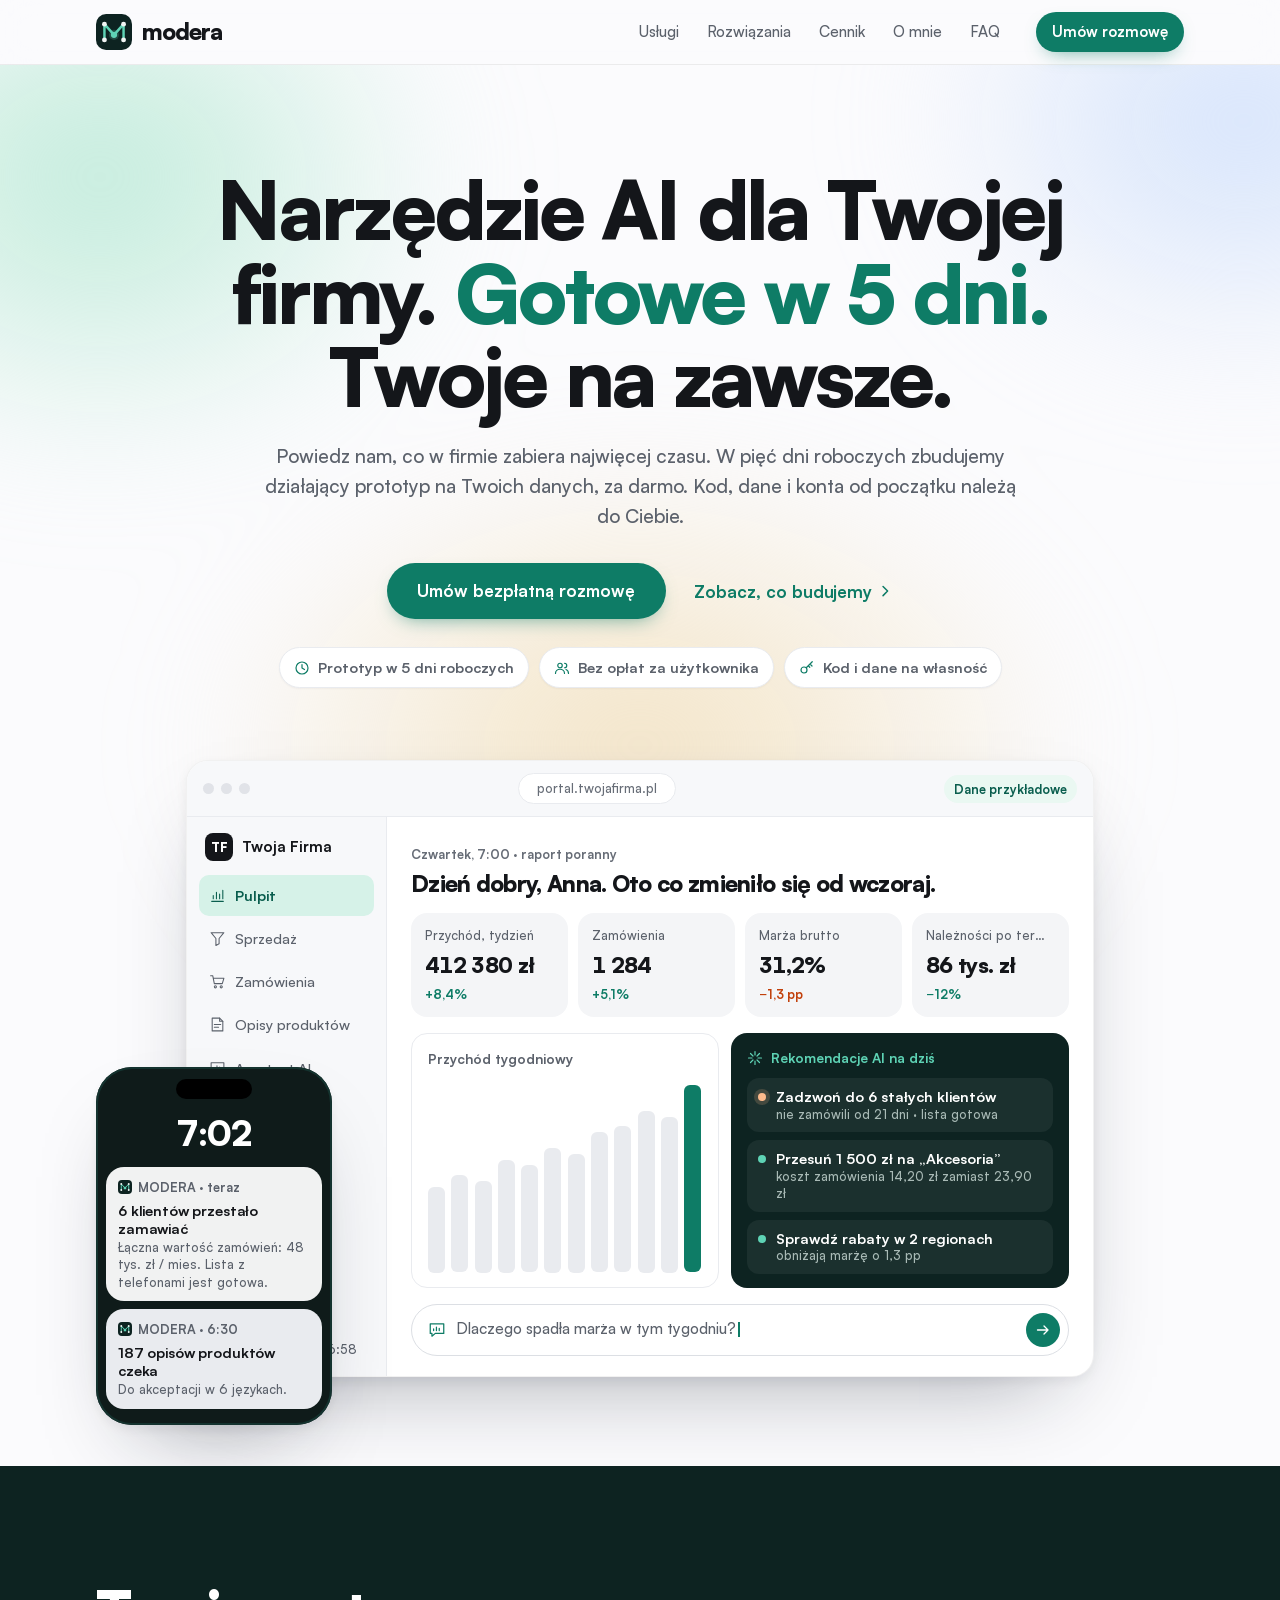
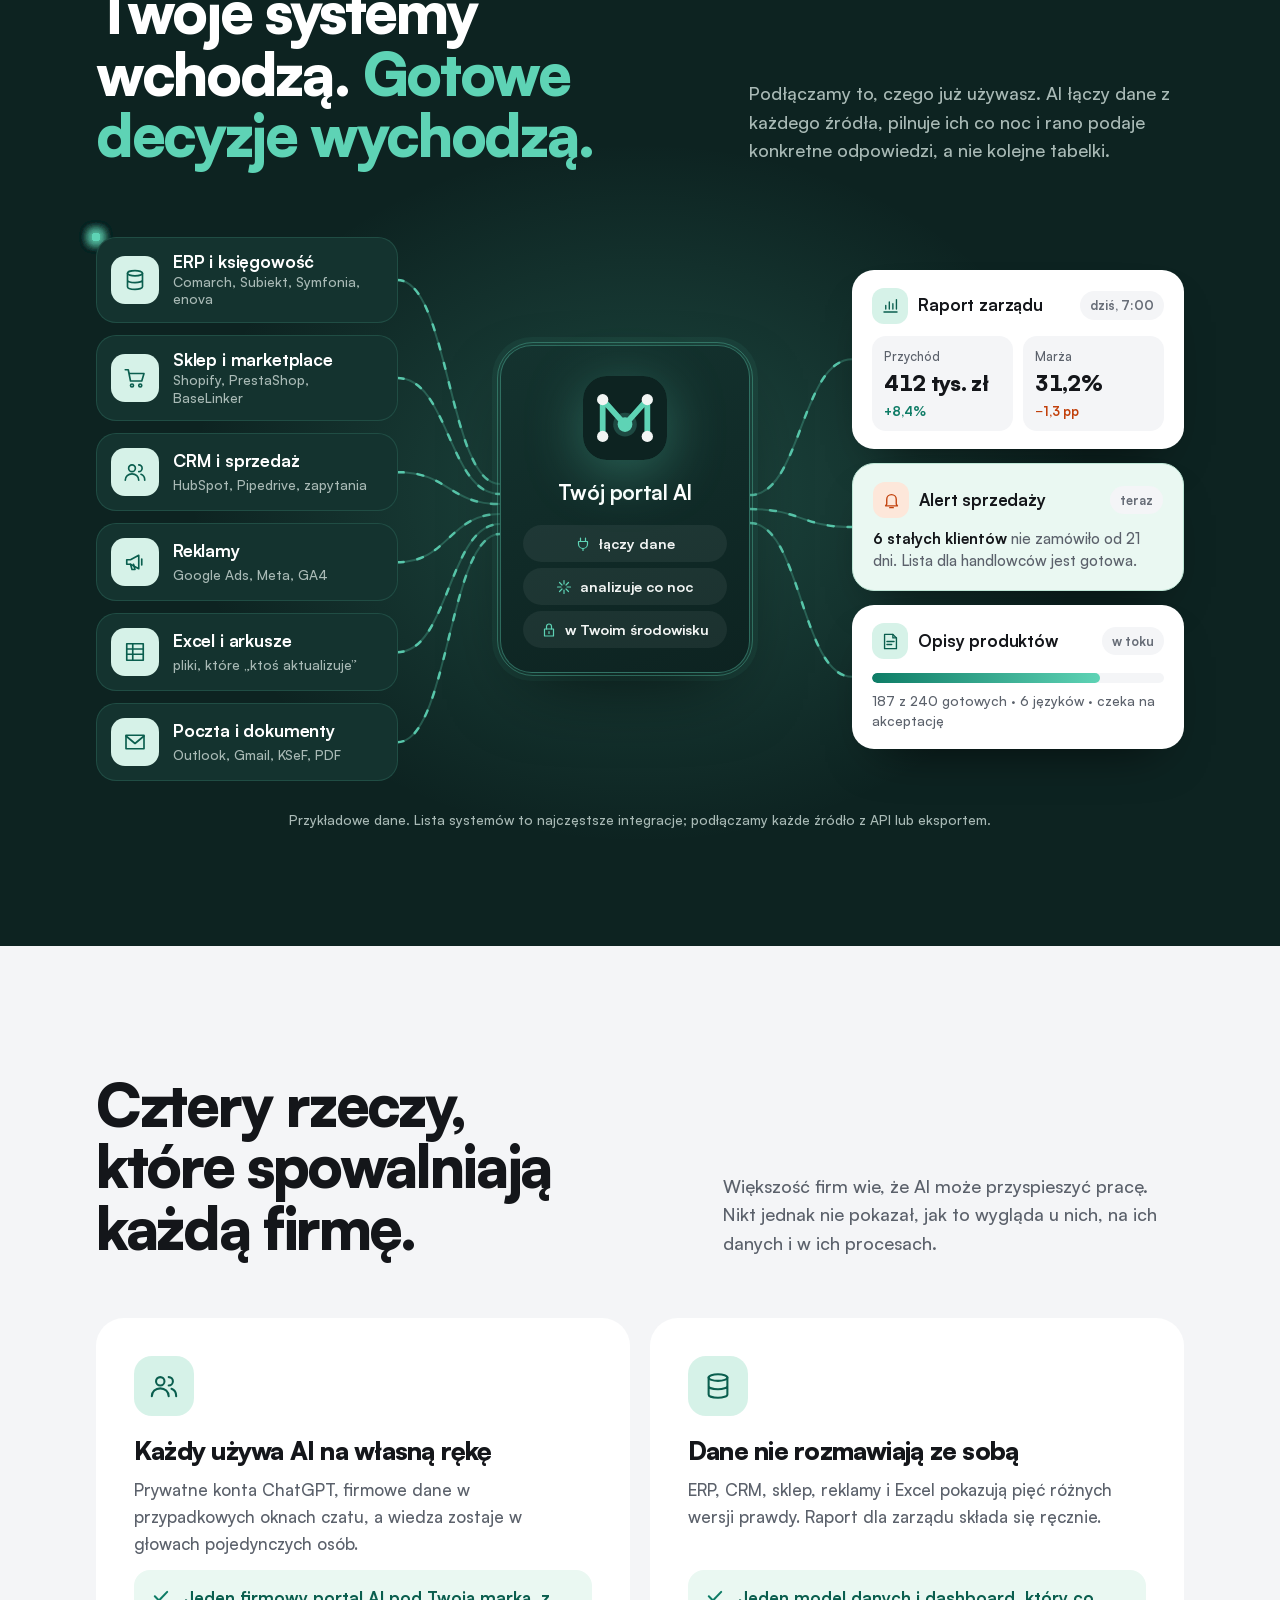
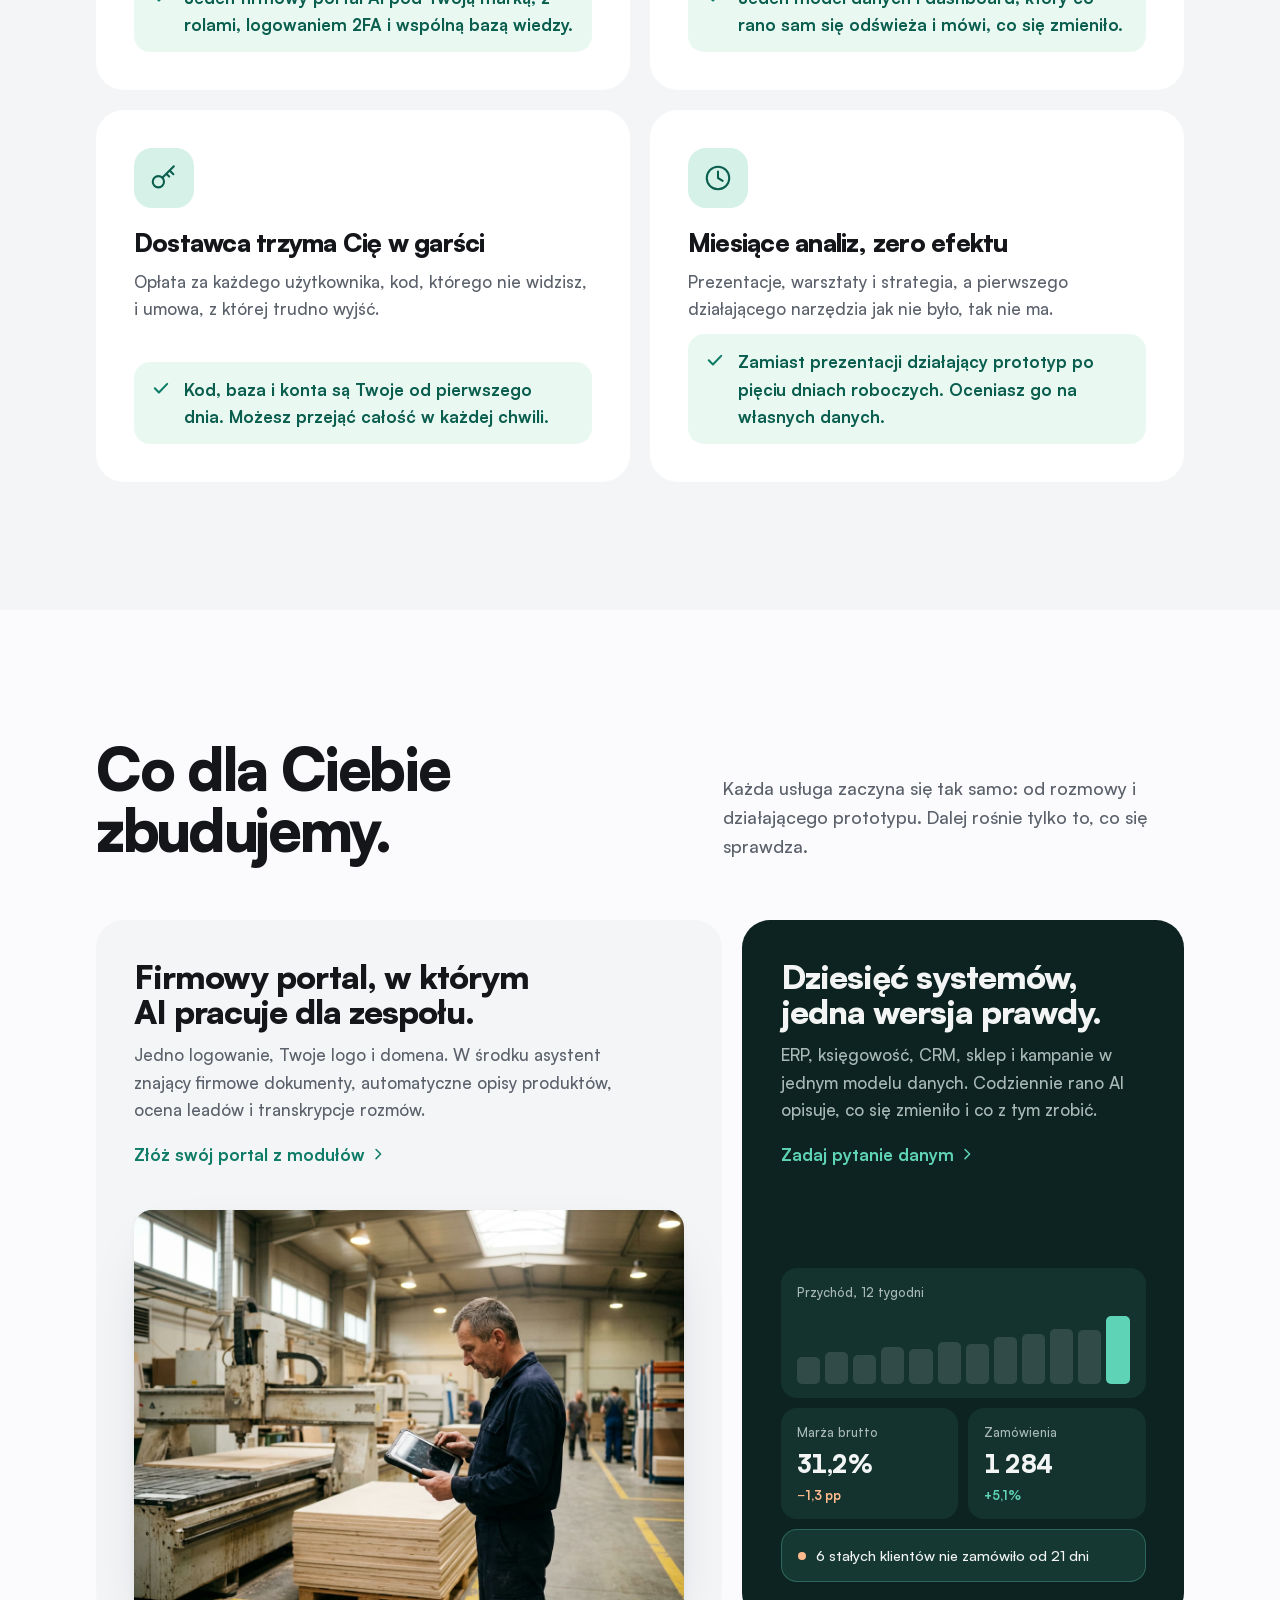
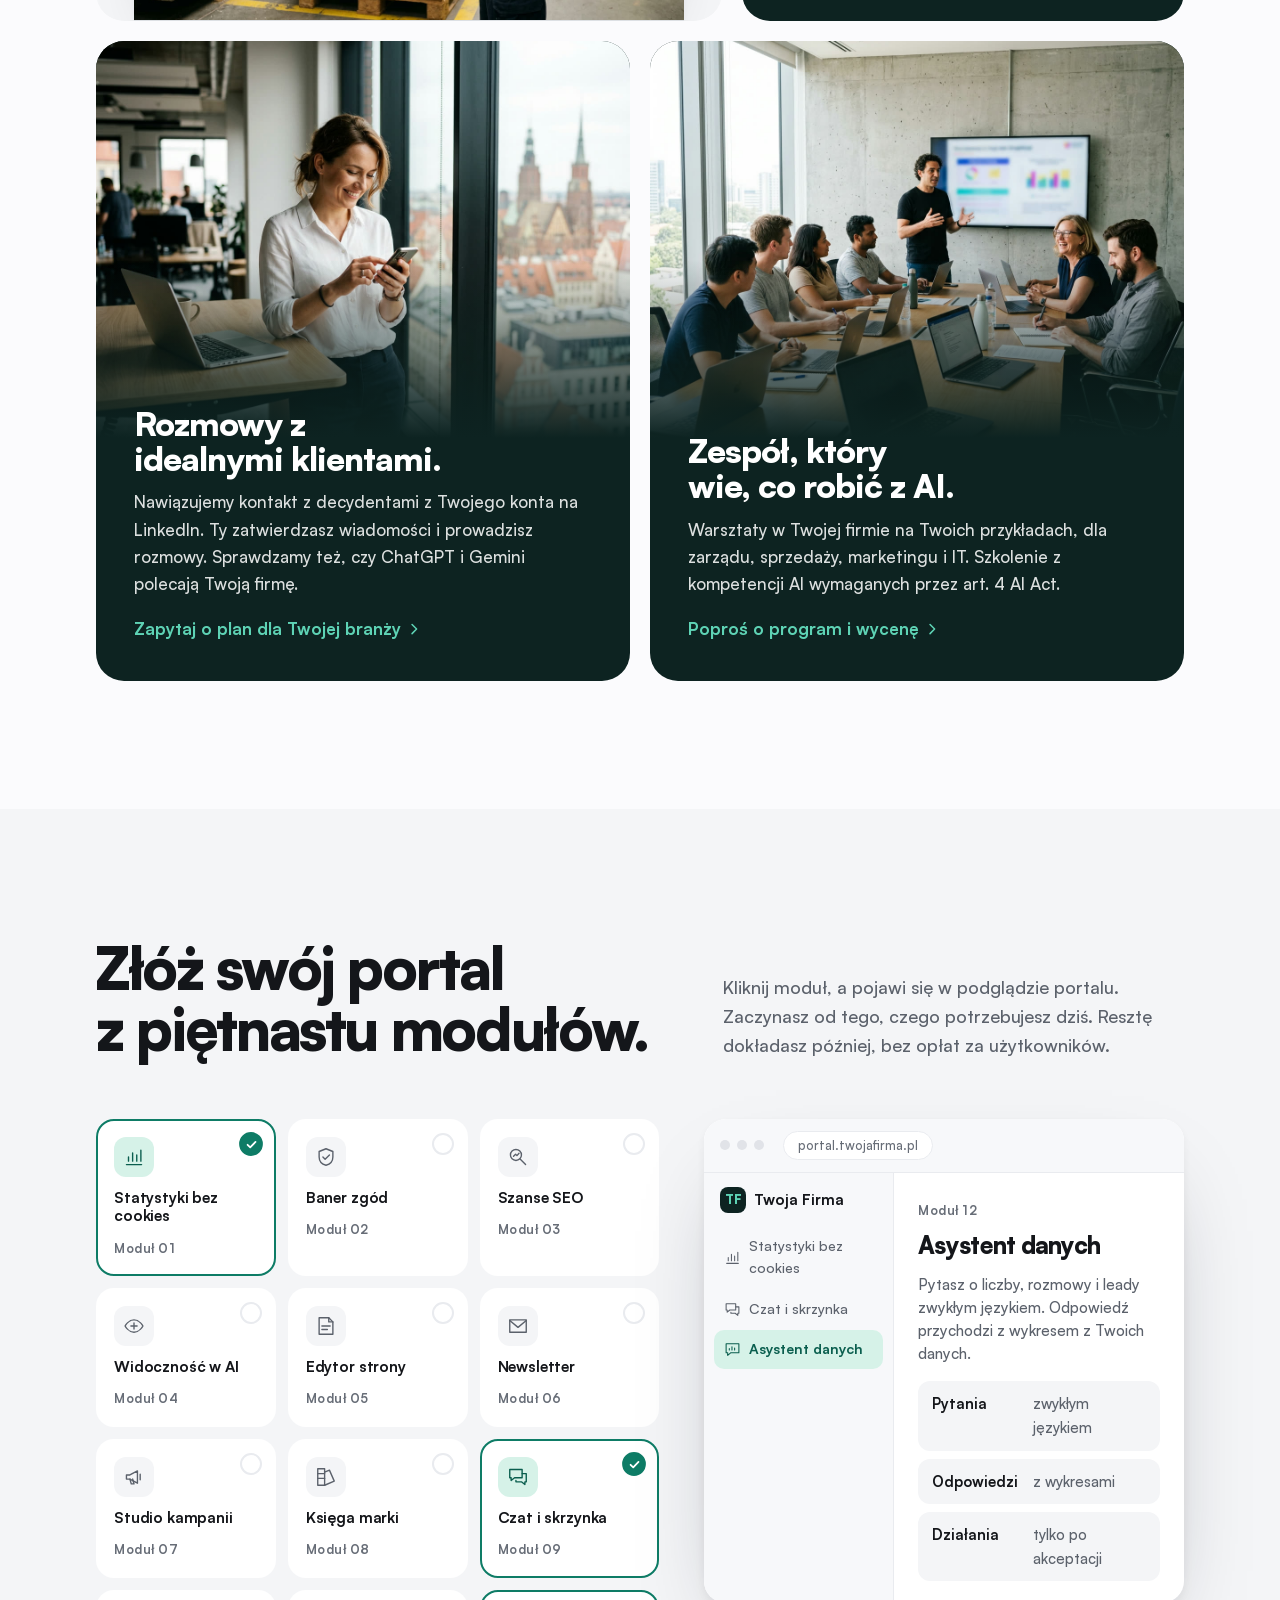
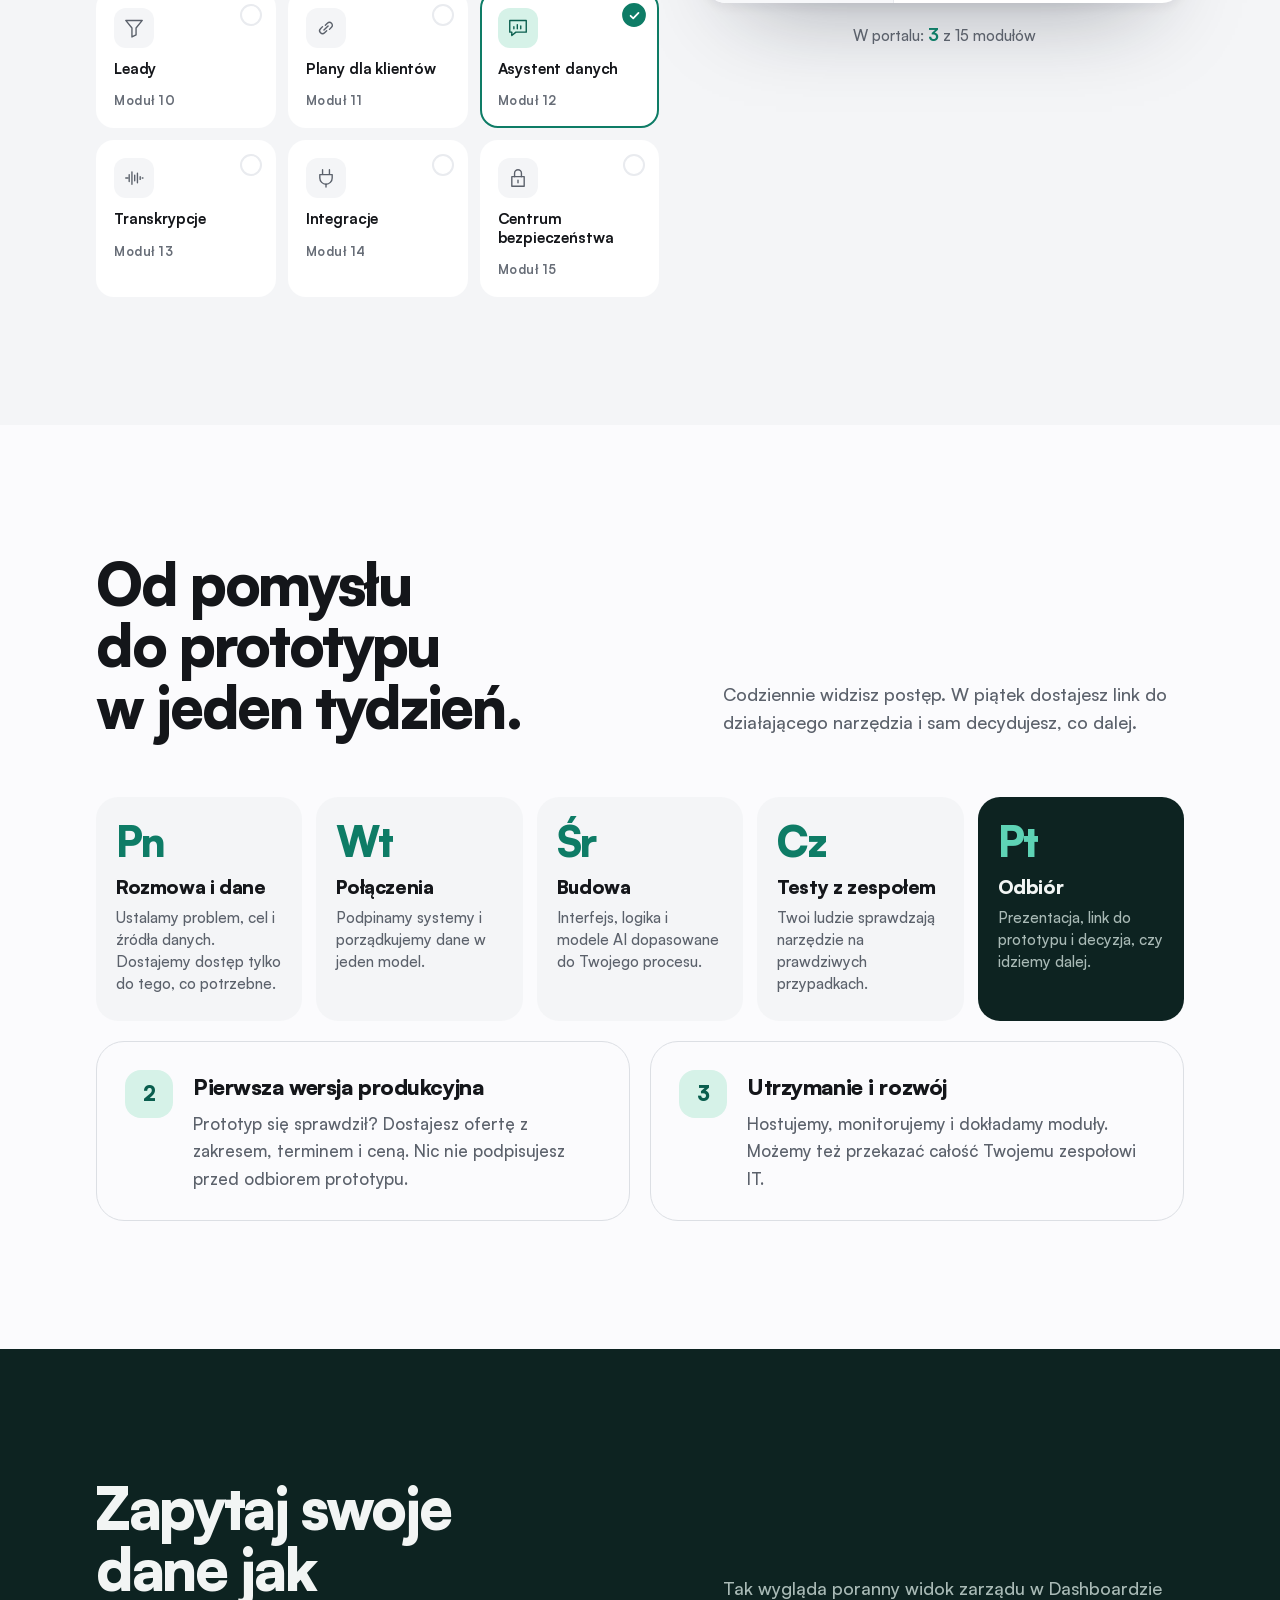
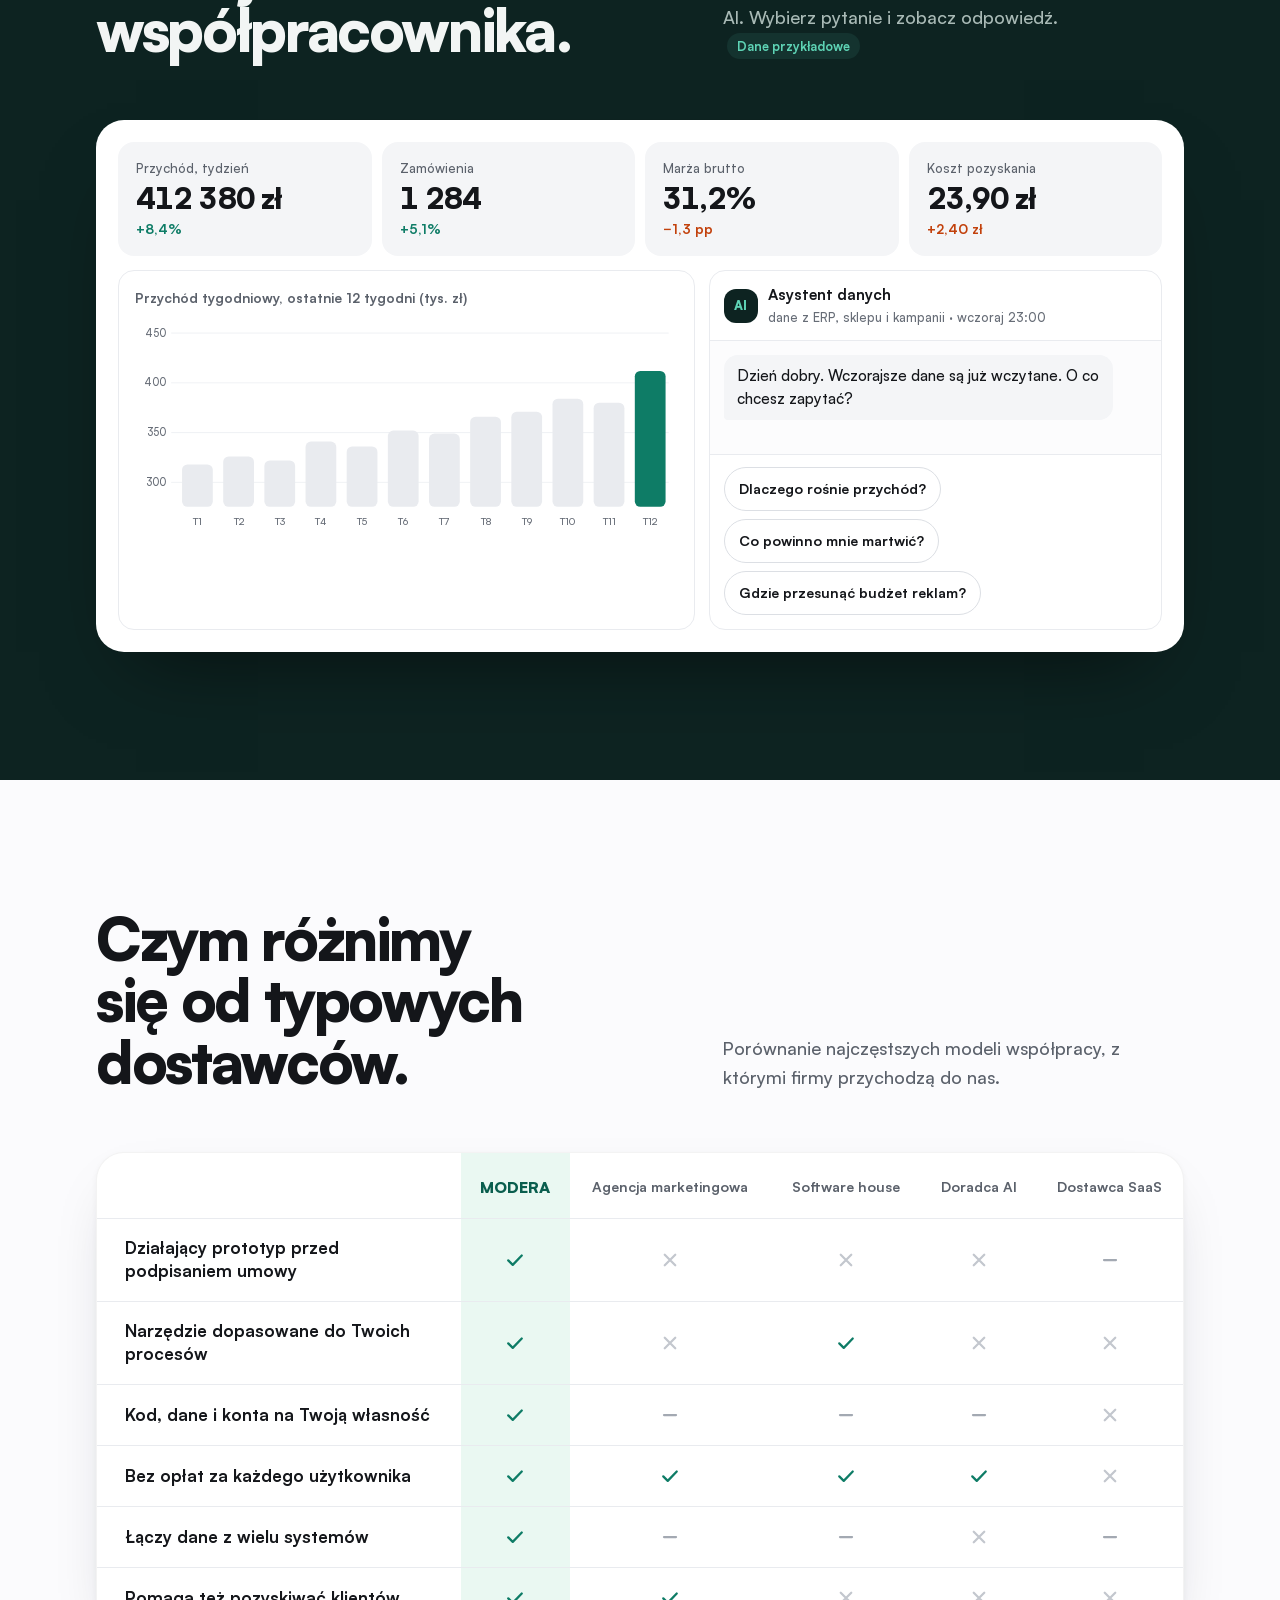
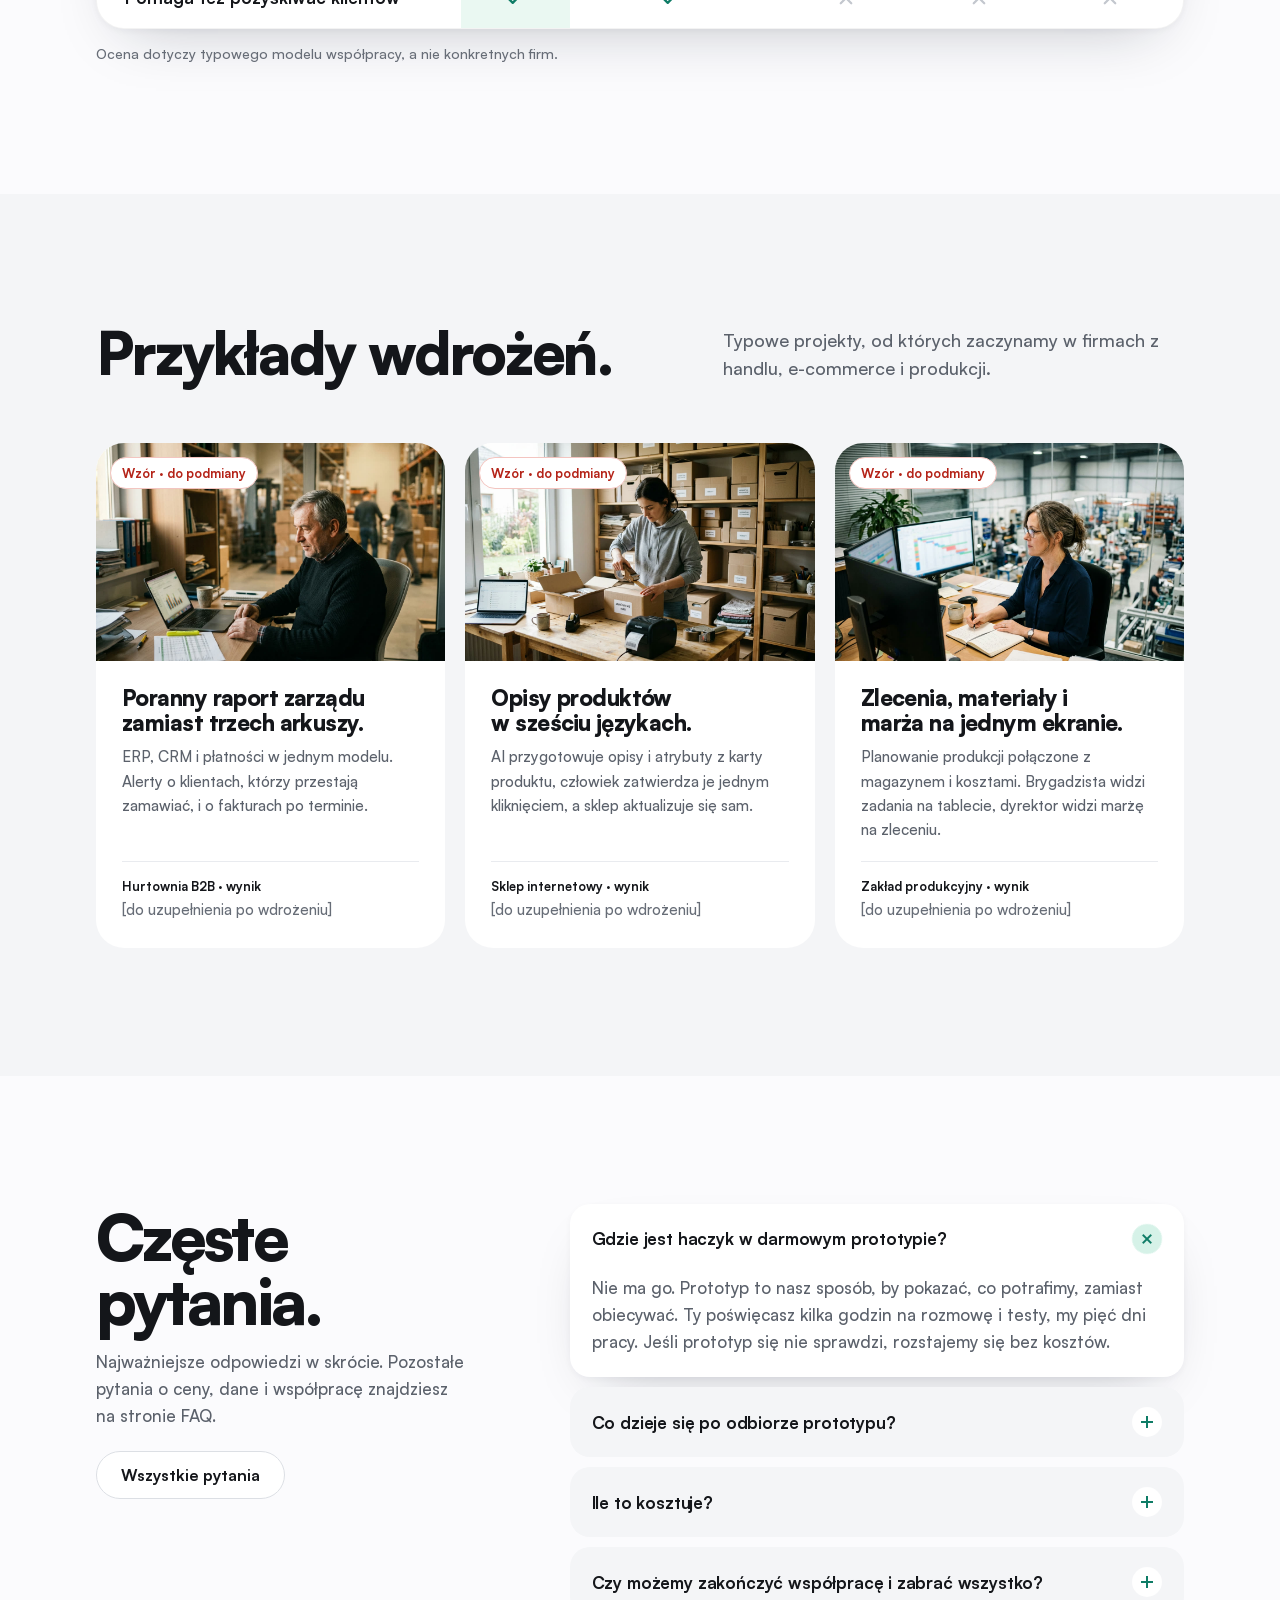
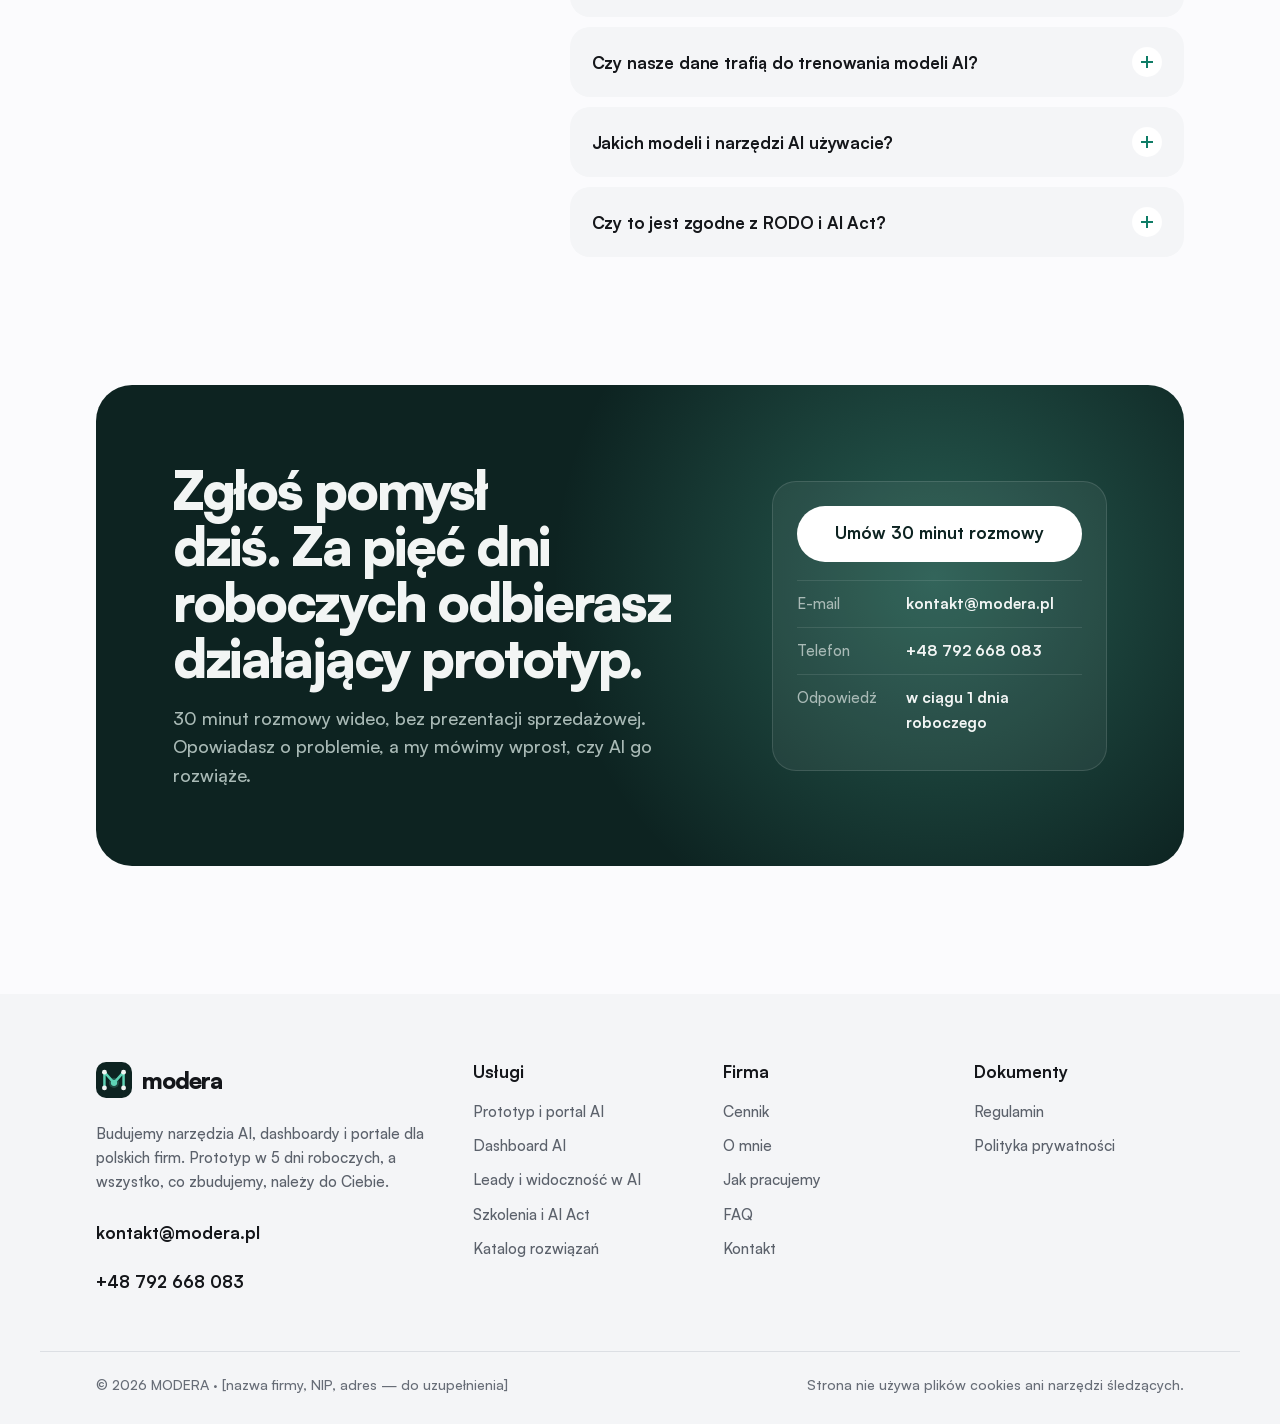
==== index.html @ 885220ca "Nowe logo (węzły M) i hero z interfejsem portalu" ====
<!DOCTYPE html>
<html lang="pl">
<head>
<meta charset="utf-8">
<meta name="viewport" content="width=device-width, initial-scale=1">
<title>MODERA — narzędzia AI dla firm. Prototyp w 5 dni roboczych</title>
<meta name="description" content="Budujemy narzędzia AI, dashboardy i firmowe portale. Działający prototyp w 5 dni roboczych za 0 zł. Kod, dane i konta należą do Ciebie.">
<link rel="canonical" href="https://borkowskiprzemo098.github.io/modera/">
<meta name="theme-color" content="#FBFBFD">
<meta property="og:type" content="website">
<meta property="og:locale" content="pl_PL">
<meta property="og:title" content="MODERA — narzędzia AI dla firm. Prototyp w 5 dni roboczych">
<meta property="og:description" content="Budujemy narzędzia AI, dashboardy i firmowe portale. Działający prototyp w 5 dni roboczych za 0 zł. Kod, dane i konta należą do Ciebie.">
<meta property="og:image" content="https://borkowskiprzemo098.github.io/modera/assets/og.jpg">
<link rel="icon" href="assets/favicon.svg" type="image/svg+xml">
<link rel="preload" href="assets/fonts/satoshi-900.woff2" as="font" type="font/woff2" crossorigin>
<link rel="preload" href="assets/fonts/satoshi-500.woff2" as="font" type="font/woff2" crossorigin>
<link rel="stylesheet" href="styles.css">
</head>
<body class="page-home">
<svg width="0" height="0" class="sprite" aria-hidden="true">
  <defs>
    <symbol id="i-stats" viewBox="0 0 32 32"><path d="M5 27h22M8 22v-6M14 22V10M20 22v-9M26 22V6"/></symbol>
    <symbol id="i-consent" viewBox="0 0 32 32"><path d="M16 4 6 8v8c0 6 4.3 10.5 10 12 5.7-1.5 10-6 10-12V8L16 4Z"/><path d="m11.5 16 3.2 3.2L21 13"/></symbol>
    <symbol id="i-seo" viewBox="0 0 32 32"><circle cx="13" cy="13" r="8"/><path d="m19 19 8 8M9.5 15l3-3 2 2 3-3.5"/></symbol>
    <symbol id="i-aivis" viewBox="0 0 32 32"><path d="M3 16s5-9 13-9 13 9 13 9-5 9-13 9S3 16 3 16Z"/><path d="M16 11.5v9M11.5 16h9"/></symbol>
    <symbol id="i-cms" viewBox="0 0 32 32"><path d="M6 4h14l6 6v18H6V4Z"/><path d="M20 4v6h6M10 16h12M10 21h8"/></symbol>
    <symbol id="i-mail" viewBox="0 0 32 32"><path d="M4 7h24v18H4V7Z"/><path d="m4 8 12 10L28 8"/></symbol>
    <symbol id="i-campaign" viewBox="0 0 32 32"><path d="M5 13v6h5l11 6V7L10 13H5Z"/><path d="M10 19l2 7h4l-2-7M25 12v8"/></symbol>
    <symbol id="i-style" viewBox="0 0 32 32"><path d="M4 4h10v24H4V4Z"/><path d="M14 9l7-3 7 16-14 6"/><path d="M4 11h10M4 18h10"/></symbol>
    <symbol id="i-chat" viewBox="0 0 32 32"><path d="M4 5h18v12H11l-5 4v-4H4V5Z"/><path d="M22 11h6v12h-2v4l-5-4h-8v-2"/></symbol>
    <symbol id="i-funnel" viewBox="0 0 32 32"><path d="M4 5h24l-9 11v10l-6 3V16L4 5Z"/></symbol>
    <symbol id="i-share" viewBox="0 0 32 32"><path d="M13 19l6-6"/><path d="M11 14 8 17a4.2 4.2 0 0 0 6 6l3-3M21 18l3-3a4.2 4.2 0 0 0-6-6l-3 3"/></symbol>
    <symbol id="i-ask" viewBox="0 0 32 32"><path d="M4 5h24v17H13l-6 5v-5H4V5Z"/><path d="M10 17v-3M15 17v-6M20 17v-4"/></symbol>
    <symbol id="i-wave" viewBox="0 0 32 32"><path d="M4 16h3M9 11v10M13 7v18M17 12v8M21 9v14M25 14v4M28 16h1"/></symbol>
    <symbol id="i-plug" viewBox="0 0 32 32"><path d="M11 4v7M21 4v7M7 11h18v5a9 9 0 0 1-18 0v-5Z"/><path d="M16 25v4"/></symbol>
    <symbol id="i-lock" viewBox="0 0 32 32"><path d="M7 14h18v14H7V14Z"/><path d="M11 14V9a5 5 0 0 1 10 0v5M16 19v4"/></symbol>
    <symbol id="i-build" viewBox="0 0 32 32"><path d="M4 28h24M7 28V14l9-8 9 8v14"/><path d="M13 28v-8h6v8"/></symbol>
    <symbol id="i-data" viewBox="0 0 32 32"><ellipse cx="16" cy="7" rx="10" ry="3.5"/><path d="M6 7v18c0 2 4.5 3.5 10 3.5S26 27 26 25V7M6 16c0 2 4.5 3.5 10 3.5S26 18 26 16"/></symbol>
    <symbol id="i-people" viewBox="0 0 32 32"><circle cx="11" cy="10" r="4"/><path d="M3 26c0-5 3.6-8 8-8s8 3 8 8"/><path d="M20 15l4 4 5-7"/></symbol>
    <symbol id="i-school" viewBox="0 0 32 32"><path d="m2 12 14-6 14 6-14 6-14-6Z"/><path d="M8 15v7c2.5 2.3 5 3 8 3s5.5-.7 8-3v-7M28 13v9"/></symbol>
    <symbol id="i-yes" viewBox="0 0 32 32"><path d="m7 16.5 6 6L25 10"/></symbol>
    <symbol id="i-no" viewBox="0 0 32 32"><path d="m9 9 14 14M23 9 9 23"/></symbol>
    <symbol id="i-part" viewBox="0 0 32 32"><path d="M8 16h16"/></symbol>
    <symbol id="i-arrow" viewBox="0 0 32 32"><path d="M5 16h21M18 8l8 8-8 8"/></symbol>
    <symbol id="i-chev" viewBox="0 0 32 32"><path d="m12 7 9 9-9 9"/></symbol>
    <symbol id="i-flag" viewBox="0 0 32 32"><path d="M7 29V4M7 5h17l-4 6 4 6H7"/></symbol>
    <symbol id="i-users" viewBox="0 0 32 32"><circle cx="12" cy="11" r="4.5"/><path d="M3 27c0-5 4-8.5 9-8.5s9 3.5 9 8.5M21 6.5a4.5 4.5 0 0 1 0 9M24 19c3 1 5 3.8 5 8"/></symbol>
    <symbol id="i-key" viewBox="0 0 32 32"><circle cx="10" cy="20" r="6"/><path d="m14.5 15.5 12-12M22 8l4 4M18.5 11.5l3 3"/></symbol>
    <symbol id="i-cart" viewBox="0 0 32 32"><path d="M3 5h4l3 15h15l3-10H9"/><circle cx="12" cy="26" r="2"/><circle cx="23" cy="26" r="2"/></symbol>
    <symbol id="i-sheet" viewBox="0 0 32 32"><path d="M5 5h22v22H5V5Z"/><path d="M5 12h22M5 19h22M13 5v22"/></symbol>
    <symbol id="i-bell" viewBox="0 0 32 32"><path d="M8 22V14a8 8 0 0 1 16 0v8l2 3H6l2-3Z"/><path d="M13 28h6"/></symbol>
    <symbol id="i-spark" viewBox="0 0 32 32"><path d="M16 3v7M16 22v7M3 16h7M22 16h7M7 7l5 5M20 20l5 5M25 7l-5 5M12 20l-5 5"/></symbol>
    <symbol id="logo-mark" viewBox="0 0 64 64"><rect width="64" height="64" rx="18" fill="#0D2321"/><path d="M15 46V18l17 19 17-19v28" fill="none" stroke="#5ED3B5" stroke-width="4.4" stroke-linecap="round" stroke-linejoin="round"/><circle cx="15" cy="46" r="4.3" fill="#F2F5F4"/><circle cx="15" cy="18" r="4.3" fill="#F2F5F4"/><circle cx="49" cy="18" r="4.3" fill="#F2F5F4"/><circle cx="49" cy="46" r="4.3" fill="#F2F5F4"/><circle cx="32" cy="37" r="9" fill="#5ED3B5" fill-opacity=".22"/><circle cx="32" cy="37" r="5.6" fill="#5ED3B5"/></symbol>
    <symbol id="i-clock" viewBox="0 0 32 32"><circle cx="16" cy="16" r="12"/><path d="M16 9v7l5 3"/></symbol>
  </defs>
</svg>
<a class="skip" href="#main">Przejdź do treści</a>
<header class="bar" id="top">
  <div class="bar__in">
    <a class="brand" href="index.html">
      <svg class="brand__logo" aria-hidden="true"><use href="#logo-mark"/></svg><span class="brand__word">modera</span>
    </a>
    <nav class="nav" id="nav" aria-label="Główna nawigacja">
      <a href="index.html#uslugi" data-nav="uslugi">Usługi</a>
      <a href="rozwiazania.html" data-nav="rozwiazania">Rozwiązania</a>
      <a href="cennik.html" data-nav="cennik">Cennik</a>
      <a href="o-mnie.html" data-nav="o-mnie">O mnie</a>
      <a href="faq.html" data-nav="faq">FAQ</a>
      <a class="nav__cta" href="#kontakt">Umów rozmowę</a>
    </nav>
    <a class="pill pill--accent pill--sm bar__cta" href="#kontakt">Umów rozmowę</a>
    <button class="burger" type="button" aria-expanded="false" aria-controls="nav" aria-label="Otwórz menu"><span></span><span></span></button>
  </div>
</header>

<main id="main">
<section class="hero" aria-labelledby="hero-h">
  <div class="hero__glow" aria-hidden="true"></div>
  <div class="wrap hero__copy">
    <h1 id="hero-h">Narzędzie AI dla Twojej firmy. <span class="accent">Gotowe w&nbsp;5&nbsp;dni.</span> Twoje na&nbsp;zawsze.</h1>
    <p class="hero__lead">Powiedz nam, co w firmie zabiera najwięcej czasu. W pięć dni roboczych zbudujemy działający prototyp na Twoich danych, za darmo. Kod, dane i konta od początku należą do Ciebie.</p>
    <div class="hero__actions">
      <a class="pill pill--accent pill--lg" href="#kontakt">Umów bezpłatną rozmowę</a>
      <a class="textlink" href="#uslugi">Zobacz, co budujemy <svg class="ic"><use href="#i-chev"/></svg></a>
    </div>
    <div class="phero__meta hero__tags">
      <span class="tag"><svg class="ic"><use href="#i-clock"/></svg>Prototyp w 5 dni roboczych</span>
      <span class="tag"><svg class="ic"><use href="#i-users"/></svg>Bez opłat za użytkownika</span>
      <span class="tag"><svg class="ic"><use href="#i-key"/></svg>Kod i dane na własność</span>
    </div>
  </div>

  <div class="wrap">
    <div class="stage">
      <figure class="pui" aria-label="Podgląd portalu AI na przykładowych danych">
        <div class="browser__bar"><i></i><i></i><i></i><span>portal.twojafirma.pl</span><em class="pui__demo">Dane przykładowe</em></div>
        <div class="pui__body">
          <aside class="pui__nav" aria-hidden="true">
            <p class="pui__org"><span>TF</span>Twoja Firma</p>
            <ul>
              <li class="is-on"><svg class="ic"><use href="#i-stats"/></svg>Pulpit</li>
              <li><svg class="ic"><use href="#i-funnel"/></svg>Sprzedaż</li>
              <li><svg class="ic"><use href="#i-cart"/></svg>Zamówienia</li>
              <li><svg class="ic"><use href="#i-cms"/></svg>Opisy produktów</li>
              <li><svg class="ic"><use href="#i-ask"/></svg>Asystent AI</li>
              <li><svg class="ic"><use href="#i-plug"/></svg>Integracje</li>
            </ul>
            <p class="pui__sync"><span class="dot"></span>4 systemy · sync 6:58</p>
          </aside>
          <div class="pui__main">
            <header class="pui__top">
              <div><small>Czwartek, 7:00 · raport poranny</small><h2 class="pui__hi">Dzień dobry, Anna. Oto co zmieniło się od wczoraj.</h2></div>
            </header>
            <div class="pui__kpis">
              <div><small>Przychód, tydzień</small><b>412 380 zł</b><em class="up">+8,4%</em></div>
              <div><small>Zamówienia</small><b>1 284</b><em class="up">+5,1%</em></div>
              <div><small>Marża brutto</small><b>31,2%</b><em class="down">−1,3 pp</em></div>
              <div><small>Należności po terminie</small><b>86 tys. zł</b><em class="up">−12%</em></div>
            </div>
            <div class="pui__grid">
              <div class="pui__chart">
                <p>Przychód tygodniowy</p>
                <div class="pui__bars" aria-hidden="true"><i style="--h:44%"></i><i style="--h:50%"></i><i style="--h:47%"></i><i style="--h:58%"></i><i style="--h:55%"></i><i style="--h:64%"></i><i style="--h:61%"></i><i style="--h:72%"></i><i style="--h:75%"></i><i style="--h:83%"></i><i style="--h:80%"></i><i class="is-hot" style="--h:96%"></i></div>
              </div>
              <div class="pui__ai">
                <p class="pui__ai-h"><svg class="ic"><use href="#i-spark"/></svg>Rekomendacje AI na dziś</p>
                <ul>
                  <li><span class="pri pri--hi"></span><div><b>Zadzwoń do 6 stałych klientów</b><small>nie zamówili od 21 dni · lista gotowa</small></div></li>
                  <li><span class="pri"></span><div><b>Przesuń 1 500 zł na „Akcesoria”</b><small>koszt zamówienia 14,20 zł zamiast 23,90 zł</small></div></li>
                  <li><span class="pri"></span><div><b>Sprawdź rabaty w 2 regionach</b><small>obniżają marżę o 1,3 pp</small></div></li>
                </ul>
              </div>
            </div>
            <div class="pui__ask"><svg class="ic"><use href="#i-ask"/></svg><span class="pui__type" id="askType">Dlaczego spadła marża w tym tygodniu?</span><span class="pui__send"><svg class="ic"><use href="#i-arrow"/></svg></span></div>
          </div>
        </div>
      </figure>

      <div class="phone" aria-hidden="true">
        <div class="phone__notch"></div>
        <p class="phone__time">7:02</p>
        <div class="notif">
          <p class="notif__app"><svg class="lg" aria-hidden="true"><use href="#logo-mark"/></svg>MODERA · teraz</p>
          <b>6 klientów przestało zamawiać</b>
          <span>Łączna wartość zamówień: 48 tys. zł / mies. Lista z telefonami jest gotowa.</span>
        </div>
        <div class="notif notif--soft">
          <p class="notif__app"><svg class="lg" aria-hidden="true"><use href="#logo-mark"/></svg>MODERA · 6:30</p>
          <b>187 opisów produktów czeka</b>
          <span>Do akceptacji w 6 językach.</span>
        </div>
      </div>

    </div>

  </div>
</section>

<section class="flow" id="jak-to-dziala" aria-labelledby="flow-h">
  <div class="wrap">
    <div class="flow__head">
      <h2 id="flow-h">Twoje systemy wchodzą. <span>Gotowe decyzje wychodzą.</span></h2>
      <p>Podłączamy to, czego już używasz. AI łączy dane z każdego źródła, pilnuje ich co noc i rano podaje konkretne odpowiedzi, a nie kolejne tabelki.</p>
    </div>
    <div class="flow__stage" id="flowStage">
      <svg class="flow__wires" id="flowWires" aria-hidden="true"></svg>
      <ul class="flow__in" aria-label="Źródła danych">
        <li class="src"><span class="src__ic"><svg class="ic"><use href="#i-data"/></svg></span><b>ERP i księgowość</b><small>Comarch, Subiekt, Symfonia, enova</small></li>
        <li class="src"><span class="src__ic"><svg class="ic"><use href="#i-cart"/></svg></span><b>Sklep i marketplace</b><small>Shopify, PrestaShop, BaseLinker</small></li>
        <li class="src"><span class="src__ic"><svg class="ic"><use href="#i-users"/></svg></span><b>CRM i sprzedaż</b><small>HubSpot, Pipedrive, zapytania</small></li>
        <li class="src"><span class="src__ic"><svg class="ic"><use href="#i-campaign"/></svg></span><b>Reklamy</b><small>Google Ads, Meta, GA4</small></li>
        <li class="src"><span class="src__ic"><svg class="ic"><use href="#i-sheet"/></svg></span><b>Excel i arkusze</b><small>pliki, które „ktoś aktualizuje”</small></li>
        <li class="src"><span class="src__ic"><svg class="ic"><use href="#i-mail"/></svg></span><b>Poczta i dokumenty</b><small>Outlook, Gmail, KSeF, PDF</small></li>
      </ul>
      <div class="core" aria-label="Rdzeń MODERA">
        <div class="core__ring" aria-hidden="true"></div>
        <svg class="core__mark" aria-hidden="true"><use href="#logo-mark"/></svg>
        <b>Twój portal AI</b>
        <ul class="core__steps">
          <li><svg class="ic"><use href="#i-plug"/></svg>łączy dane</li>
          <li><svg class="ic"><use href="#i-spark"/></svg>analizuje co noc</li>
          <li><svg class="ic"><use href="#i-lock"/></svg>w Twoim środowisku</li>
        </ul>
      </div>
      <div class="flow__out" aria-label="Efekty">
        <article class="res">
          <header><span class="res__ic"><svg class="ic"><use href="#i-stats"/></svg></span><b>Raport zarządu</b><time>dziś, 7:00</time></header>
          <div class="res__kpis"><span><small>Przychód</small><strong>412 tys. zł</strong><em class="up">+8,4%</em></span><span><small>Marża</small><strong>31,2%</strong><em class="down">−1,3 pp</em></span></div>
        </article>
        <article class="res res--alert">
          <header><span class="res__ic"><svg class="ic"><use href="#i-bell"/></svg></span><b>Alert sprzedaży</b><time>teraz</time></header>
          <p><strong>6 stałych klientów</strong> nie zamówiło od 21 dni. Lista dla handlowców jest gotowa.</p>
        </article>
        <article class="res">
          <header><span class="res__ic"><svg class="ic"><use href="#i-cms"/></svg></span><b>Opisy produktów</b><time>w toku</time></header>
          <div class="res__bar"><i style="--p:78%"></i></div>
          <p class="res__meta">187 z 240 gotowych · 6 języków · czeka na akceptację</p>
        </article>
      </div>
    </div>
    <p class="flow__note">Przykładowe dane. Lista systemów to najczęstsze integracje; podłączamy każde źródło z API lub eksportem.</p>
  </div>
</section>

<section class="sec sec--grey" id="problemy" aria-labelledby="prob-h">
  <div class="wrap">
    <div class="head">
      <h2 id="prob-h">Cztery rzeczy, które spowalniają każdą firmę.</h2>
      <p>Większość firm wie, że AI może przyspieszyć pracę. Nikt jednak nie pokazał, jak to wygląda u nich, na ich danych i w ich procesach.</p>
    </div>
    <div class="probs">
      <article class="prob">
        <span class="tile-ic"><svg class="ic"><use href="#i-users"/></svg></span>
        <h3>Każdy używa AI na&nbsp;własną rękę</h3>
        <p>Prywatne konta ChatGPT, firmowe dane w przypadkowych oknach czatu, a wiedza zostaje w głowach pojedynczych osób.</p>
        <p class="prob__fix"><svg class="ic"><use href="#i-yes"/></svg>Jeden firmowy portal AI pod Twoją marką, z rolami, logowaniem 2FA i wspólną bazą wiedzy.</p>
      </article>
      <article class="prob">
        <span class="tile-ic"><svg class="ic"><use href="#i-data"/></svg></span>
        <h3>Dane nie rozmawiają ze&nbsp;sobą</h3>
        <p>ERP, CRM, sklep, reklamy i Excel pokazują pięć różnych wersji prawdy. Raport dla zarządu składa się ręcznie.</p>
        <p class="prob__fix"><svg class="ic"><use href="#i-yes"/></svg>Jeden model danych i dashboard, który co rano sam się odświeża i mówi, co się zmieniło.</p>
      </article>
      <article class="prob">
        <span class="tile-ic"><svg class="ic"><use href="#i-key"/></svg></span>
        <h3>Dostawca trzyma Cię w&nbsp;garści</h3>
        <p>Opłata za każdego użytkownika, kod, którego nie widzisz, i umowa, z której trudno wyjść.</p>
        <p class="prob__fix"><svg class="ic"><use href="#i-yes"/></svg>Kod, baza i konta są Twoje od pierwszego dnia. Możesz przejąć całość w każdej chwili.</p>
      </article>
      <article class="prob">
        <span class="tile-ic"><svg class="ic"><use href="#i-clock"/></svg></span>
        <h3>Miesiące analiz, zero efektu</h3>
        <p>Prezentacje, warsztaty i strategia, a pierwszego działającego narzędzia jak nie było, tak nie ma.</p>
        <p class="prob__fix"><svg class="ic"><use href="#i-yes"/></svg>Zamiast prezentacji działający prototyp po pięciu dniach roboczych. Oceniasz go na własnych danych.</p>
      </article>
    </div>
  </div>
</section>

<section class="sec" id="uslugi" aria-labelledby="svc-h">
  <div class="wrap">
    <div class="head">
      <h2 id="svc-h">Co dla Ciebie zbudujemy.</h2>
      <p>Każda usługa zaczyna się tak samo: od rozmowy i działającego prototypu. Dalej rośnie tylko to, co się sprawdza.</p>
    </div>
    <div class="bento">
      <article class="tile tile--portal" id="portal">
        <div class="tile__copy">
          <h3>Firmowy portal, w którym AI pracuje dla zespołu.</h3>
          <p>Jedno logowanie, Twoje logo i domena. W środku asystent znający firmowe dokumenty, automatyczne opisy produktów, ocena leadów i transkrypcje rozmów.</p>
          <a class="textlink" href="#moduly">Złóż swój portal z modułów <svg class="ic"><use href="#i-chev"/></svg></a>
        </div>
        <div class="tile__media tile__media--video">
          <video class="lazyvid" muted loop playsinline preload="none" poster="assets/factory.jpg" aria-hidden="true"><source src="assets/factory.mp4" type="video/mp4"></video>
        </div>
      </article>

      <article class="tile tile--dark tile--dash" id="dashboard">
        <div class="tile__copy">
          <h3>Dziesięć systemów, jedna wersja prawdy.</h3>
          <p>ERP, księgowość, CRM, sklep i kampanie w jednym modelu danych. Codziennie rano AI opisuje, co się zmieniło i co z tym zrobić.</p>
          <a class="textlink textlink--light" href="#demo">Zadaj pytanie danym <svg class="ic"><use href="#i-chev"/></svg></a>
        </div>
        <div class="dashmini" aria-hidden="true">
          <div class="dashmini__chart"><span>Przychód, 12 tygodni</span><div class="minibars minibars--dark"><i style="--h:38%"></i><i style="--h:44%"></i><i style="--h:41%"></i><i style="--h:52%"></i><i style="--h:49%"></i><i style="--h:58%"></i><i style="--h:56%"></i><i style="--h:66%"></i><i style="--h:69%"></i><i style="--h:77%"></i><i style="--h:75%"></i><i class="is-hot" style="--h:94%"></i></div></div>
          <div><span>Marża brutto</span><b>31,2%</b><em class="down">−1,3 pp</em></div>
          <div><span>Zamówienia</span><b>1 284</b><em class="up">+5,1%</em></div>
          <div class="dashmini__alert">6 stałych klientów nie zamówiło od 21 dni</div>
        </div>
      </article>

      <article class="tile tile--photo" id="leady">
        <img src="assets/sales.jpg" alt="" loading="lazy" width="1184" height="888">
        <div class="tile__copy">
          <h3>Rozmowy z idealnymi klientami.</h3>
          <p>Nawiązujemy kontakt z decydentami z Twojego konta na LinkedIn. Ty zatwierdzasz wiadomości i prowadzisz rozmowy. Sprawdzamy też, czy ChatGPT i Gemini polecają Twoją firmę.</p>
          <a class="textlink textlink--light" href="#kontakt">Zapytaj o plan dla Twojej branży <svg class="ic"><use href="#i-chev"/></svg></a>
        </div>
      </article>

      <article class="tile tile--photo" id="szkolenia">
        <img src="assets/workshop.jpg" alt="" loading="lazy" width="1184" height="888">
        <div class="tile__copy">
          <h3>Zespół, który wie, co robić z AI.</h3>
          <p>Warsztaty w Twojej firmie na Twoich przykładach, dla zarządu, sprzedaży, marketingu i IT. Szkolenie z kompetencji AI wymaganych przez art. 4 AI Act.</p>
          <a class="textlink textlink--light" href="#kontakt">Poproś o program i wycenę <svg class="ic"><use href="#i-chev"/></svg></a>
        </div>
      </article>
    </div>
  </div>
</section>

<section class="sec sec--grey" id="moduly" aria-labelledby="mod-h">
  <div class="wrap">
    <div class="head">
      <h2 id="mod-h">Złóż swój portal z&nbsp;piętnastu modułów.</h2>
      <p>Kliknij moduł, a pojawi się w podglądzie portalu. Zaczynasz od tego, czego potrzebujesz dziś. Resztę dokładasz później, bez opłat za użytkowników.</p>
    </div>
    <div class="cfg">
      <div class="cfg__plates" role="group" aria-label="Moduły portalu"></div>
      <div class="cfg__preview" aria-live="polite">
        <div class="win">
          <div class="win__bar"><i></i><i></i><i></i><span>portal.twojafirma.pl</span></div>
          <div class="win__body">
            <aside class="win__side">
              <p class="win__org"><span class="win__logo">TF</span>Twoja Firma</p>
              <ul class="win__list" id="cfgList"></ul>
            </aside>
            <div class="win__main" id="cfgMain"></div>
          </div>
        </div>
        <p class="cfg__count">W portalu: <b id="cfgCount">3</b> z 15 modułów</p>
      </div>
    </div>
  </div>
</section>

<section class="sec" id="tydzien" aria-labelledby="week-h">
  <div class="wrap">
    <div class="head">
      <h2 id="week-h">Od pomysłu do prototypu w&nbsp;jeden tydzień.</h2>
      <p>Codziennie widzisz postęp. W piątek dostajesz link do działającego narzędzia i sam decydujesz, co dalej.</p>
    </div>
    <ol class="week">
      <li class="day"><span class="day__d">Pn</span><h3>Rozmowa i dane</h3><p>Ustalamy problem, cel i źródła danych. Dostajemy dostęp tylko do tego, co potrzebne.</p></li>
      <li class="day"><span class="day__d">Wt</span><h3>Połączenia</h3><p>Podpinamy systemy i porządkujemy dane w jeden model.</p></li>
      <li class="day"><span class="day__d">Śr</span><h3>Budowa</h3><p>Interfejs, logika i modele AI dopasowane do Twojego procesu.</p></li>
      <li class="day"><span class="day__d">Cz</span><h3>Testy z zespołem</h3><p>Twoi ludzie sprawdzają narzędzie na prawdziwych przypadkach.</p></li>
      <li class="day day--end"><span class="day__d">Pt</span><h3>Odbiór</h3><p>Prezentacja, link do prototypu i decyzja, czy idziemy dalej.</p></li>
    </ol>
    <div class="next">
      <article class="next__card"><span class="next__n">2</span><div><h3>Pierwsza wersja produkcyjna</h3><p>Prototyp się sprawdził? Dostajesz ofertę z zakresem, terminem i ceną. Nic nie podpisujesz przed odbiorem prototypu.</p></div></article>
      <article class="next__card"><span class="next__n">3</span><div><h3>Utrzymanie i rozwój</h3><p>Hostujemy, monitorujemy i dokładamy moduły. Możemy też przekazać całość Twojemu zespołowi IT.</p></div></article>
    </div>
  </div>
</section>

<section class="sec sec--dark" id="demo" aria-labelledby="demo-h">
  <div class="wrap">
    <div class="head head--light">
      <h2 id="demo-h">Zapytaj swoje dane jak współpracownika.</h2>
      <p>Tak wygląda poranny widok zarządu w Dashboardzie AI. Wybierz pytanie i zobacz odpowiedź. <span class="badge">Dane przykładowe</span></p>
    </div>
    <div class="dash">
      <div class="dash__kpis">
        <div class="kpi"><span>Przychód, tydzień</span><b>412 380 zł</b><em class="up">+8,4%</em></div>
        <div class="kpi"><span>Zamówienia</span><b>1 284</b><em class="up">+5,1%</em></div>
        <div class="kpi"><span>Marża brutto</span><b>31,2%</b><em class="down">−1,3 pp</em></div>
        <div class="kpi"><span>Koszt pozyskania</span><b>23,90 zł</b><em class="down">+2,40 zł</em></div>
      </div>
      <div class="dash__grid">
        <div class="dash__chart">
          <p class="dash__label">Przychód tygodniowy, ostatnie 12 tygodni (tys. zł)</p>
          <svg viewBox="0 0 600 240" class="chart" role="img" aria-label="Wykres słupkowy przychodu z 12 tygodni, rosnący od 318 do 412 tysięcy złotych">
            <g class="chart__grid"><path d="M40 20H590M40 75H590M40 130H590M40 185H590"/></g>
            <g class="chart__ax"><text x="34" y="24">450</text><text x="34" y="79">400</text><text x="34" y="134">350</text><text x="34" y="189">300</text></g>
            <g class="chart__bars" id="bars"></g>
          </svg>
        </div>
        <div class="chat">
          <div class="chat__head"><span class="chat__av">AI</span><div><b>Asystent danych</b><span>dane z ERP, sklepu i kampanii · wczoraj 23:00</span></div></div>
          <div class="chat__log" id="chatLog" aria-live="polite">
            <p class="msg msg--ai">Dzień dobry. Wczorajsze dane są już wczytane. O co chcesz zapytać?</p>
          </div>
          <div class="chat__qs" id="chatQs">
            <button type="button" class="chip" data-q="0">Dlaczego rośnie przychód?</button>
            <button type="button" class="chip" data-q="1">Co powinno mnie martwić?</button>
            <button type="button" class="chip" data-q="2">Gdzie przesunąć budżet reklam?</button>
          </div>
        </div>
      </div>
    </div>
  </div>
</section>

<section class="sec" id="porownanie" aria-labelledby="cmp-h">
  <div class="wrap">
    <div class="head">
      <h2 id="cmp-h">Czym różnimy się od typowych dostawców.</h2>
      <p>Porównanie najczęstszych modeli współpracy, z którymi firmy przychodzą do nas.</p>
    </div>
    <div class="cmp-wrap" tabindex="0" role="region" aria-label="Tabela porównawcza, przewijana poziomo">
      <table class="cmp">
        <thead><tr><th scope="col"><span class="sr">Kryterium</span></th><th scope="col" class="us">MODERA</th><th scope="col">Agencja marketingowa</th><th scope="col">Software house</th><th scope="col">Doradca AI</th><th scope="col">Dostawca SaaS</th></tr></thead>
        <tbody>
          <tr><th scope="row">Działający prototyp przed podpisaniem umowy</th><td class="us"><svg class="mk mk--yes" role="img" aria-label="tak"><use href="#i-yes"/></svg></td><td><svg class="mk mk--no" role="img" aria-label="nie"><use href="#i-no"/></svg></td><td><svg class="mk mk--no" role="img" aria-label="nie"><use href="#i-no"/></svg></td><td><svg class="mk mk--no" role="img" aria-label="nie"><use href="#i-no"/></svg></td><td><svg class="mk mk--part" role="img" aria-label="częściowo"><use href="#i-part"/></svg></td></tr>
          <tr><th scope="row">Narzędzie dopasowane do Twoich procesów</th><td class="us"><svg class="mk mk--yes" role="img" aria-label="tak"><use href="#i-yes"/></svg></td><td><svg class="mk mk--no" role="img" aria-label="nie"><use href="#i-no"/></svg></td><td><svg class="mk mk--yes" role="img" aria-label="tak"><use href="#i-yes"/></svg></td><td><svg class="mk mk--no" role="img" aria-label="nie"><use href="#i-no"/></svg></td><td><svg class="mk mk--no" role="img" aria-label="nie"><use href="#i-no"/></svg></td></tr>
          <tr><th scope="row">Kod, dane i konta na Twoją własność</th><td class="us"><svg class="mk mk--yes" role="img" aria-label="tak"><use href="#i-yes"/></svg></td><td><svg class="mk mk--part" role="img" aria-label="częściowo"><use href="#i-part"/></svg></td><td><svg class="mk mk--part" role="img" aria-label="częściowo"><use href="#i-part"/></svg></td><td><svg class="mk mk--part" role="img" aria-label="nie dotyczy"><use href="#i-part"/></svg></td><td><svg class="mk mk--no" role="img" aria-label="nie"><use href="#i-no"/></svg></td></tr>
          <tr><th scope="row">Bez opłat za każdego użytkownika</th><td class="us"><svg class="mk mk--yes" role="img" aria-label="tak"><use href="#i-yes"/></svg></td><td><svg class="mk mk--yes" role="img" aria-label="tak"><use href="#i-yes"/></svg></td><td><svg class="mk mk--yes" role="img" aria-label="tak"><use href="#i-yes"/></svg></td><td><svg class="mk mk--yes" role="img" aria-label="tak"><use href="#i-yes"/></svg></td><td><svg class="mk mk--no" role="img" aria-label="nie"><use href="#i-no"/></svg></td></tr>
          <tr><th scope="row">Łączy dane z wielu systemów</th><td class="us"><svg class="mk mk--yes" role="img" aria-label="tak"><use href="#i-yes"/></svg></td><td><svg class="mk mk--part" role="img" aria-label="częściowo"><use href="#i-part"/></svg></td><td><svg class="mk mk--part" role="img" aria-label="częściowo"><use href="#i-part"/></svg></td><td><svg class="mk mk--no" role="img" aria-label="nie"><use href="#i-no"/></svg></td><td><svg class="mk mk--part" role="img" aria-label="częściowo"><use href="#i-part"/></svg></td></tr>
          <tr><th scope="row">Pomaga też pozyskiwać klientów</th><td class="us"><svg class="mk mk--yes" role="img" aria-label="tak"><use href="#i-yes"/></svg></td><td><svg class="mk mk--yes" role="img" aria-label="tak"><use href="#i-yes"/></svg></td><td><svg class="mk mk--no" role="img" aria-label="nie"><use href="#i-no"/></svg></td><td><svg class="mk mk--no" role="img" aria-label="nie"><use href="#i-no"/></svg></td><td><svg class="mk mk--no" role="img" aria-label="nie"><use href="#i-no"/></svg></td></tr>
        </tbody>
      </table>
    </div>
    <p class="note">Ocena dotyczy typowego modelu współpracy, a nie konkretnych firm.</p>
  </div>
</section>

<section class="sec sec--grey" id="realizacje" aria-labelledby="case-h">
  <div class="wrap">
    <div class="head">
      <h2 id="case-h">Przykłady wdrożeń.</h2>
      <p>Typowe projekty, od których zaczynamy w firmach z handlu, e-commerce i produkcji.</p>
    </div>
    <div class="cases">
      <article class="case">
        <div class="case__img"><img src="assets/office.jpg" alt="Właściciel hurtowni przegląda raport na laptopie" loading="lazy" width="1184" height="888"><span class="stamp">Wzór · do podmiany</span></div>
        <div class="case__body">
          <h3>Poranny raport zarządu zamiast trzech arkuszy.</h3>
          <p>ERP, CRM i płatności w jednym modelu. Alerty o klientach, którzy przestają zamawiać, i o fakturach po terminie.</p>
          <p class="case__res"><span>Hurtownia B2B · wynik</span>[do uzupełnienia po wdrożeniu]</p>
        </div>
      </article>
      <article class="case">
        <div class="case__img"><img src="assets/shop.jpg" alt="Pakowanie zamówień w sklepie internetowym" loading="lazy" width="1264" height="848"><span class="stamp">Wzór · do podmiany</span></div>
        <div class="case__body">
          <h3>Opisy produktów w sześciu językach.</h3>
          <p>AI przygotowuje opisy i atrybuty z karty produktu, człowiek zatwierdza je jednym kliknięciem, a sklep aktualizuje się sam.</p>
          <p class="case__res"><span>Sklep internetowy · wynik</span>[do uzupełnienia po wdrożeniu]</p>
        </div>
      </article>
      <article class="case">
        <div class="case__img"><img src="assets/planner.jpg" alt="Planistka produkcji przy harmonogramie na monitorze" loading="lazy" width="1264" height="848"><span class="stamp">Wzór · do podmiany</span></div>
        <div class="case__body">
          <h3>Zlecenia, materiały i marża na jednym ekranie.</h3>
          <p>Planowanie produkcji połączone z magazynem i kosztami. Brygadzista widzi zadania na tablecie, dyrektor widzi marżę na zleceniu.</p>
          <p class="case__res"><span>Zakład produkcyjny · wynik</span>[do uzupełnienia po wdrożeniu]</p>
        </div>
      </article>
    </div>
  </div>
</section>

<section class="sec" id="faq" aria-labelledby="faq-h">
  <div class="wrap faq">
    <div class="faq__head">
      <h2 id="faq-h">Częste pytania.</h2>
      <p>Najważniejsze odpowiedzi w skrócie. Pozostałe pytania o ceny, dane i współpracę znajdziesz na stronie FAQ.</p>
      <a class="pill pill--ghost" href="faq.html">Wszystkie pytania</a>
    </div>
    <div class="faq__list">
      <details open><summary>Gdzie jest haczyk w darmowym prototypie?</summary><p>Nie ma go. Prototyp to nasz sposób, by pokazać, co potrafimy, zamiast obiecywać. Ty poświęcasz kilka godzin na rozmowę i testy, my pięć dni pracy. Jeśli prototyp się nie sprawdzi, rozstajemy się bez kosztów.</p></details>
      <details><summary>Co dzieje się po odbiorze prototypu?</summary><p>Jeśli chcesz iść dalej, dostajesz ofertę na pierwszą wersję produkcyjną: zakres, termin i cenę. Jeśli nie, zamykamy projekt. Decyzja należy wyłącznie do Ciebie.</p></details>
      <details><summary>Ile to kosztuje?</summary><p>Prototyp jest bezpłatny. Wersja produkcyjna pojedynczego narzędzia zaczyna się od 9 900 zł netto, a portal AI od 24 900 zł netto. Dokładną wycenę dostajesz przed startem. Nie pobieramy opłat za użytkowników. <a href="cennik.html">Zobacz pełny cennik</a>.</p></details>
      <details><summary>Czy możemy zakończyć współpracę i zabrać wszystko?</summary><p>Tak. Kod, baza danych, konta i dokumentacja należą do Ciebie. Możesz przejąć całe środowisko w dowolnym momencie, także po zakończeniu umowy.</p></details>
      <details><summary>Czy nasze dane trafią do trenowania modeli AI?</summary><p>Nie. Korzystamy z firmowych połączeń z dostawcami modeli, których warunki wykluczają trenowanie na Twoich danych. Dane przechowujemy w Twoim środowisku, z kontrolą dostępu dla każdego pracownika.</p></details>
      <details><summary>Jakich modeli i narzędzi AI używacie?</summary><p>Dobieramy narzędzie do zadania: Claude, ChatGPT, Gemini, Microsoft Copilot albo modele otwarte, które można uruchomić na własnym serwerze. Podłączamy też każde narzędzie, które ma API.</p></details>
      <details><summary>Czy to jest zgodne z RODO i AI Act?</summary><p>Projektujemy wdrożenia z myślą o RODO i AI Act: minimalizacja danych, role i uprawnienia, rejestr użycia AI, a dla zespołów szkolenie z kompetencji AI zgodnie z art. 4 rozporządzenia.</p></details>
    </div>
  </div>
</section>
<section class="cta-sec" id="kontakt" aria-labelledby="cta-h">
  <div class="wrap">
    <div class="cta">
      <div class="cta__copy">
        <h2 id="cta-h">Zgłoś pomysł dziś. Za pięć dni roboczych odbierasz działający prototyp.</h2>
        <p>30 minut rozmowy wideo, bez prezentacji sprzedażowej. Opowiadasz o problemie, a my mówimy wprost, czy AI go rozwiąże.</p>
      </div>
      <div class="cta__card">
        <a class="pill pill--light pill--lg pill--block" href="mailto:kontakt@modera.pl?subject=Bezp%C5%82atna%20rozmowa%20%E2%80%94%20prototyp%20w%205%20dni">Umów 30 minut rozmowy</a>
        <dl>
          <div><dt>E-mail</dt><dd><a href="mailto:kontakt@modera.pl">kontakt@modera.pl</a></dd></div>
          <div><dt>Telefon</dt><dd><a href="tel:+48792668083">+48 792 668 083</a></dd></div>
          <div><dt>Odpowiedź</dt><dd>w ciągu 1 dnia roboczego</dd></div>
        </dl>
      </div>
    </div>
  </div>
</section>

</main>
<footer class="foot">
  <div class="wrap foot__grid">
    <div>
      <a class="brand" href="index.html"><svg class="brand__logo" aria-hidden="true"><use href="#logo-mark"/></svg><span class="brand__word">modera</span></a>
      <p class="foot__about">Budujemy narzędzia AI, dashboardy i portale dla polskich firm. Prototyp w 5 dni roboczych, a wszystko, co zbudujemy, należy do Ciebie.</p>
      <p class="foot__contact"><a href="mailto:kontakt@modera.pl">kontakt@modera.pl</a><a href="tel:+48792668083">+48 792 668 083</a></p>
    </div>
    <nav aria-label="Usługi"><p class="foot__h">Usługi</p><a href="index.html#portal">Prototyp i portal AI</a><a href="index.html#dashboard">Dashboard AI</a><a href="index.html#leady">Leady i widoczność w AI</a><a href="index.html#szkolenia">Szkolenia i AI Act</a><a href="rozwiazania.html">Katalog rozwiązań</a></nav>
    <nav aria-label="Firma"><p class="foot__h">Firma</p><a href="cennik.html">Cennik</a><a href="o-mnie.html">O mnie</a><a href="index.html#tydzien">Jak pracujemy</a><a href="faq.html">FAQ</a><a href="#kontakt">Kontakt</a></nav>
    <nav aria-label="Dokumenty"><p class="foot__h">Dokumenty</p><a href="regulamin.html">Regulamin</a><a href="polityka-prywatnosci.html">Polityka prywatności</a></nav>
  </div>
  <div class="wrap foot__legal"><span>© 2026 MODERA · [nazwa firmy, NIP, adres — do uzupełnienia]</span><span>Strona nie używa plików cookies ani narzędzi śledzących.</span></div>
</footer>

<script src="app.js" defer></script>
</body>
</html>
---- styles.css ----
/* MODERA — jasny bento (inspiracja: oryginał + portfolio PBDesign) */
@font-face{font-family:"Satoshi";src:url(assets/fonts/satoshi-500.woff2) format("woff2");font-weight:400 500;font-style:normal;font-display:swap}
@font-face{font-family:"Satoshi";src:url(assets/fonts/satoshi-700.woff2) format("woff2");font-weight:600 700;font-style:normal;font-display:swap}
@font-face{font-family:"Satoshi";src:url(assets/fonts/satoshi-900.woff2) format("woff2");font-weight:800 900;font-style:normal;font-display:swap}
@view-transition{navigation:auto}
::view-transition-old(root),::view-transition-new(root){animation-duration:.28s;animation-timing-function:cubic-bezier(.22,1,.36,1)}
:root{
  --paper:#FBFBFD;
  --grey:#F4F5F7;
  --grey-2:#E9EBEF;
  --line:#DCDFE4;
  --ink:#14161A;
  --ink-2:#5B616B;
  --ink-3:#676D77;
  --accent:#0E7C66;
  --accent-deep:#0A5E4E;
  --accent-hi:#5ED3B5;
  --mint:#D6F2E8;
  --mint-2:#EAF8F2;
  --sky:#DDE8FB;
  --dark:#0D2321;
  --dark-2:#14332F;
  --on-dark:#F2F5F4;
  --on-dark-2:#A9BAB6;
  --up:#0E7C66;
  --down:#C2410C;

  --f:"Satoshi",-apple-system,BlinkMacSystemFont,"Segoe UI",system-ui,sans-serif;
  --wrap:1200px;
  --gut:clamp(16px,5vw,56px);
  --sec:clamp(80px,10vw,140px);
  --r:28px;
  --r-sm:18px;
  --ease:cubic-bezier(.22,1,.36,1);
  --shadow:0 2px 6px rgba(16,24,40,.04),0 24px 60px -30px rgba(16,24,40,.28);
  --shadow-lg:0 4px 12px rgba(16,24,40,.06),0 40px 90px -40px rgba(16,24,40,.38);
  color-scheme:light;
}
*,*::before,*::after{box-sizing:border-box}
html{scroll-behavior:smooth;scroll-padding-top:80px;-webkit-text-size-adjust:100%}
body{margin:0;background:var(--paper);color:var(--ink);font:500 1.0625rem/1.6 var(--f);-webkit-font-smoothing:antialiased;overflow-x:hidden}
img,video,svg{display:block;max-width:100%}
a{color:inherit;text-underline-offset:.2em}
h1,h2,h3{margin:0;font-weight:900;letter-spacing:-.03em;text-wrap:balance}
p{margin:0}
::selection{background:var(--accent);color:#fff}
:focus-visible{outline:3px solid var(--accent);outline-offset:3px}
.sec--dark :focus-visible,.cta :focus-visible{outline-color:var(--accent-hi)}
html{scrollbar-color:#C4C8CF var(--paper)}
::-webkit-scrollbar{width:11px;height:11px}
::-webkit-scrollbar-track{background:var(--paper)}
::-webkit-scrollbar-thumb{background:#C4C8CF;border-radius:99px;border:3px solid var(--paper)}
.sr{position:absolute;width:1px;height:1px;overflow:hidden;clip:rect(0 0 0 0);white-space:nowrap}
.skip{position:absolute;left:12px;top:-60px;z-index:100;background:var(--ink);color:#fff;padding:10px 16px;border-radius:99px;font-weight:700}
.skip:focus{top:12px}
.sprite{position:absolute}
.ic{width:1.1em;height:1.1em;fill:none;stroke:currentColor;stroke-width:2.2;stroke-linecap:round;stroke-linejoin:round;flex:none}
.wrap{max-width:var(--wrap);margin:0 auto;padding:0 var(--gut)}
.accent{color:var(--accent)}
b,strong{font-weight:700}

/* ---------- buttons ---------- */
.pill{display:inline-flex;align-items:center;justify-content:center;gap:.5em;min-height:48px;padding:.8em 1.5em;border-radius:999px;font:700 1rem/1 var(--f);text-decoration:none;border:0;cursor:pointer;transition:background-color .2s,transform .3s var(--ease),box-shadow .3s var(--ease)}
.pill--sm{min-height:40px;padding:.6em 1.1em;font-size:.92rem}
.pill--lg{min-height:56px;padding:.9em 1.8em;font-size:1.06rem}
.pill--block{width:100%}
.pill--accent{background:var(--accent);color:#fff;box-shadow:0 8px 20px -10px rgba(14,124,102,.7)}
.pill--accent:hover{background:var(--accent-deep);transform:translateY(-2px);box-shadow:0 14px 28px -12px rgba(14,124,102,.8)}
.pill--light{background:#fff;color:var(--dark)}
.pill--light:hover{background:var(--mint);transform:translateY(-2px)}
.pill:active{transform:translateY(0) scale(.98)}
.textlink{display:inline-flex;align-items:center;gap:.3em;font-weight:700;color:var(--accent);text-decoration:none}
.textlink .ic{width:.95em;height:.95em;stroke-width:3;transition:transform .3s var(--ease)}
.textlink:hover .ic{transform:translateX(4px)}
.textlink:hover{color:var(--accent-deep)}
.textlink--light{color:var(--accent-hi)}
.textlink--light:hover{color:#fff}

/* ---------- header ---------- */
.bar{position:sticky;top:0;z-index:50;background:rgba(251,251,253,.82);-webkit-backdrop-filter:saturate(1.8) blur(18px);backdrop-filter:saturate(1.8) blur(18px);border-bottom:1px solid rgba(20,22,26,.07)}
.bar__in{max-width:var(--wrap);margin:0 auto;padding:0 var(--gut);height:64px;display:flex;align-items:center;gap:24px}
.brand{display:inline-flex;align-items:center;gap:10px;text-decoration:none;color:var(--ink)}
.brand__mark{display:grid;place-items:center;width:32px;height:32px;border-radius:10px;background:var(--dark);color:var(--accent-hi);font:900 1.05rem/1 var(--f)}
.brand__word{font:900 1.2rem/1 var(--f);letter-spacing:.02em}
.nav{display:flex;align-items:center;gap:4px;margin-left:auto}
.nav a{padding:8px 12px;border-radius:99px;font-size:.95rem;font-weight:500;text-decoration:none;color:var(--ink-2);transition:color .2s,background-color .2s}
.nav a:hover{color:var(--ink);background:var(--grey)}
.nav__cta{display:none}
.burger{display:none;margin-left:auto;width:44px;height:44px;border:0;border-radius:99px;background:var(--grey);cursor:pointer;flex-direction:column;justify-content:center;gap:6px;padding:0 13px}
.burger span{display:block;height:2px;background:var(--ink);border-radius:2px;transition:transform .35s var(--ease)}
.burger[aria-expanded="true"] span:first-child{transform:translateY(4px) rotate(45deg)}
.burger[aria-expanded="true"] span:last-child{transform:translateY(-4px) rotate(-45deg)}

/* ---------- hero ---------- */
.hero{position:relative;padding:clamp(56px,8vw,104px) 0 clamp(64px,7vw,96px);overflow:hidden;isolation:isolate}
.hero__glow{position:absolute;inset:-10% -10% auto;height:900px;z-index:-1;pointer-events:none;
  background:
   radial-gradient(38% 46% at 14% 22%,var(--mint) 0,transparent 70%),
   radial-gradient(34% 40% at 88% 16%,var(--sky) 0,transparent 70%),
   radial-gradient(40% 40% at 60% 70%,#F3EEDF 0,transparent 70%);
  filter:blur(10px);opacity:.9}
.hero__copy{text-align:center;display:flex;flex-direction:column;align-items:center}
.hero h1{font-size:clamp(2.6rem,6.4vw,5.6rem);line-height:1.02;letter-spacing:-.04em;max-width:15ch}
.hero__lead{max-width:40em;margin-top:24px;font-size:clamp(1.06rem,1.5vw,1.25rem);color:var(--ink-2);line-height:1.55}
.hero__actions{display:flex;flex-wrap:wrap;align-items:center;justify-content:center;gap:12px 28px;margin-top:32px}

.stage{position:relative;max-width:980px;margin:clamp(48px,6vw,72px) auto 0;padding:0 clamp(0px,6vw,90px)}
.browser{margin:0;background:#fff;border-radius:22px;box-shadow:var(--shadow-lg);overflow:hidden;border:1px solid rgba(20,22,26,.06)}
.browser__bar{display:flex;align-items:center;gap:7px;padding:12px 16px;background:#F7F8FA;border-bottom:1px solid var(--grey-2)}
.browser__bar i{width:11px;height:11px;border-radius:50%;background:#E1E3E8}
.browser__bar span{margin:0 auto;font-size:.82rem;color:var(--ink-3);background:#fff;border:1px solid var(--grey-2);border-radius:99px;padding:4px 18px}
.browser__screen{aspect-ratio:16/9;background:#E8EAEE}
.browser__video{width:100%;height:100%;object-fit:cover}

.float{position:absolute;background:rgba(255,255,255,.92);-webkit-backdrop-filter:blur(14px);backdrop-filter:blur(14px);border:1px solid rgba(20,22,26,.06);border-radius:20px;box-shadow:var(--shadow);padding:16px 18px;animation:bob 7s ease-in-out infinite}
.float__title{font-size:.8rem;font-weight:700;color:var(--ink-3);letter-spacing:.01em}
.float--build{left:0;top:18%;width:250px}
.float--kpi{right:0;top:6%;width:230px;animation-delay:-2.5s}
.float--chat{right:2%;bottom:-8%;width:300px;animation-delay:-4.5s;padding:14px}
@keyframes bob{0%,100%{transform:translateY(0)}50%{transform:translateY(-8px)}}
.days{list-style:none;margin:12px 0 10px;padding:0;display:grid;grid-template-columns:repeat(5,1fr);gap:5px}
.days li{text-align:center;font-size:.8rem;font-weight:700;padding:8px 0;border-radius:10px;background:var(--grey);color:var(--ink-3)}
.days .is-done{background:var(--mint);color:var(--accent-deep)}
.days .is-now{background:var(--accent);color:#fff}
.float__meta{display:flex;align-items:center;gap:7px;font-size:.8rem;color:var(--ink-2)}
.dot{width:7px;height:7px;border-radius:50%;background:var(--accent);box-shadow:0 0 0 4px var(--mint);animation:pulse 2s ease-in-out infinite}
@keyframes pulse{50%{box-shadow:0 0 0 7px rgba(214,242,232,.4)}}
.float__num{margin-top:4px;font-size:1.45rem;font-weight:900;letter-spacing:-.02em;font-variant-numeric:tabular-nums}
.float__num em{font-style:normal;font-size:.8rem;font-weight:700;color:var(--up);background:var(--mint-2);border-radius:99px;padding:3px 7px;vertical-align:4px;margin-left:4px}
.minibars{display:flex;align-items:flex-end;gap:5px;height:54px;margin-top:10px}
.minibars i{flex:1;height:var(--h);background:var(--grey-2);border-radius:5px}
.minibars .is-hot{background:var(--accent)}
.bubble{font-size:.86rem;line-height:1.45;padding:10px 12px;border-radius:14px 14px 14px 4px;background:var(--grey);color:var(--ink)}
.bubble--me{margin:0 0 8px auto;width:fit-content;background:var(--accent);color:#fff;border-radius:14px 14px 4px 14px;font-weight:700}

.stats{list-style:none;margin:clamp(72px,8vw,104px) auto 0;padding:0;display:grid;grid-template-columns:repeat(4,1fr);background:#fff;border-radius:var(--r);box-shadow:var(--shadow);border:1px solid rgba(20,22,26,.05)}
.stats li{padding:26px 28px;display:flex;flex-direction:column;gap:6px}
.stats li+li{border-left:1px solid var(--grey-2)}
.stats b{font-size:clamp(1.9rem,3vw,2.6rem);font-weight:900;letter-spacing:-.035em;line-height:1;color:var(--ink);font-variant-numeric:tabular-nums}
.stats li:first-child b{color:var(--accent)}
.stats span{font-size:.95rem;color:var(--ink-2);line-height:1.4}

/* ---------- tools marquee ---------- */
.tools{padding:8px 0 56px}
.tools__label{text-align:center;font-size:.92rem;color:var(--ink-3);margin-bottom:18px}
.marquee{display:flex;overflow:hidden;-webkit-mask-image:linear-gradient(90deg,transparent,#000 12%,#000 88%,transparent);mask-image:linear-gradient(90deg,transparent,#000 12%,#000 88%,transparent)}
.marquee__track{list-style:none;margin:0;padding:0;display:flex;flex:none;gap:48px;padding-right:48px;animation:slide 48s linear infinite}
.marquee__track li{font-size:1.25rem;font-weight:700;color:var(--ink-3);white-space:nowrap;letter-spacing:-.01em}
.marquee:hover .marquee__track{animation-play-state:paused}
@keyframes slide{to{transform:translateX(-100%)}}

/* ---------- sections ---------- */
.sec{padding:var(--sec) 0}
.sec--grey{background:var(--grey)}
.sec--dark{background:var(--dark);color:var(--on-dark)}
.head{display:grid;grid-template-columns:minmax(0,1.1fr) minmax(0,.9fr);gap:20px 64px;align-items:end;margin-bottom:clamp(40px,5vw,60px)}
.head h2{font-size:clamp(2.2rem,4.6vw,4rem);line-height:1.04;letter-spacing:-.04em}
.head p{font-size:1.12rem;color:var(--ink-2);max-width:34em}
.head--light p{color:var(--on-dark-2)}
.badge{display:inline-block;margin-left:4px;padding:3px 10px;border-radius:99px;background:var(--dark-2);color:var(--accent-hi);font-size:.8rem;font-weight:700;vertical-align:2px}
.tile__cat{font-size:.85rem;font-weight:700;color:var(--accent);margin-bottom:10px}
.tile-ic{display:grid;place-items:center;width:52px;height:52px;border-radius:16px;background:var(--mint);color:var(--accent-deep)}
.tile-ic .ic{width:26px;height:26px;stroke-width:2}

/* ---------- problems ---------- */
.probs{display:grid;grid-template-columns:repeat(2,1fr);gap:20px}
.prob{background:#fff;border-radius:var(--r);padding:clamp(26px,3vw,38px);display:flex;flex-direction:column;gap:12px;transition:transform .4s var(--ease),box-shadow .4s var(--ease)}
.prob:hover{transform:translateY(-4px);box-shadow:var(--shadow)}
.prob h3{font-size:1.6rem;line-height:1.1;margin-top:8px}
.prob>p{color:var(--ink-2)}
.prob__fix{margin-top:auto!important;padding-top:16px;border-top:1px solid var(--grey-2);color:var(--ink)!important;font-weight:500}
.prob__fix b{display:block;font-size:.82rem;color:var(--accent);margin-bottom:4px}

/* ---------- bento ---------- */
.bento{display:grid;grid-template-columns:repeat(12,1fr);gap:20px}
.tile{position:relative;border-radius:var(--r);overflow:hidden;background:var(--grey);min-height:420px;display:flex;flex-direction:column;transition:transform .45s var(--ease),box-shadow .45s var(--ease)}
.tile:hover{transform:translateY(-4px);box-shadow:var(--shadow-lg)}
.tile__copy{position:relative;z-index:1;padding:clamp(26px,3vw,40px);display:flex;flex-direction:column;gap:12px;max-width:34em}
.tile h3{font-size:clamp(1.7rem,2.6vw,2.3rem);line-height:1.06}
.tile__copy>p:not(.tile__cat){color:var(--ink-2)}
.tile .textlink{margin-top:6px}
.tile--portal{grid-column:span 7}
.tile__media--video{margin:auto clamp(26px,3vw,40px) 0;border-radius:18px 18px 0 0;overflow:hidden;aspect-ratio:16/9;box-shadow:var(--shadow);background:#DDE0E4}
.tile__media--video video{width:100%;height:100%;object-fit:cover}
.tile--dark{background:var(--dark);color:var(--on-dark)}
.tile--dark .tile__cat{color:var(--accent-hi)}
.tile--dark .tile__copy>p:not(.tile__cat){color:var(--on-dark-2)}
.tile--dash{grid-column:span 5}
.dashmini{margin:auto clamp(26px,3vw,40px) clamp(26px,3vw,40px);display:grid;grid-template-columns:1fr 1fr;gap:10px}
.dashmini>div{background:var(--dark-2);border-radius:16px;padding:14px 16px;display:flex;flex-direction:column;gap:2px}
.dashmini span{font-size:.8rem;color:var(--on-dark-2)}
.dashmini b{font-size:1.5rem;font-weight:900;letter-spacing:-.02em;font-variant-numeric:tabular-nums}
.dashmini em{font-style:normal;font-size:.8rem;font-weight:700}
.dashmini .up{color:var(--accent-hi)}.dashmini .down{color:#FDBA8C}
.dashmini__alert{grid-column:1/-1;flex-direction:row!important;align-items:center;gap:10px!important;font-size:.9rem;color:var(--on-dark);background:rgba(94,211,181,.12)!important;border:1px solid rgba(94,211,181,.3)}
.dashmini__alert::before{content:"";width:8px;height:8px;border-radius:50%;background:#FDBA8C;flex:none}
.tile--photo{grid-column:span 6;min-height:640px;color:#fff;justify-content:flex-end}
.tile--photo img{position:absolute;inset:0;width:100%;height:62%;object-fit:cover;object-position:center 22%;transition:transform 1.2s var(--ease)}
.tile--photo{background:var(--dark)}
.tile--photo:hover img{transform:scale(1.04)}
.tile--photo::after{content:"";position:absolute;left:0;right:0;top:0;height:62%;background:linear-gradient(180deg,rgba(13,35,33,0) 55%,var(--dark) 100%)}
.tile--photo .tile__cat{color:var(--accent-hi)}
.tile--photo .tile__copy>p:not(.tile__cat){color:rgba(255,255,255,.86)}

/* ---------- configurator ---------- */
.cfg{display:grid;grid-template-columns:minmax(0,1.08fr) minmax(0,.92fr);gap:clamp(24px,3.5vw,48px);align-items:start}
.cfg__plates{display:grid;grid-template-columns:repeat(3,1fr);gap:12px}
.mod{position:relative;display:flex;flex-direction:column;align-items:flex-start;gap:12px;min-height:124px;padding:16px;background:#fff;color:var(--ink);border:2px solid transparent;border-radius:var(--r-sm);text-align:left;font:inherit;cursor:pointer;transition:border-color .25s,transform .35s var(--ease),box-shadow .35s var(--ease)}
.mod:hover{transform:translateY(-3px);box-shadow:var(--shadow)}
.mod__ic{display:grid;place-items:center;width:40px;height:40px;border-radius:12px;background:var(--grey);color:var(--ink-2);transition:background-color .25s,color .25s}
.mod__ic .ic{width:22px;height:22px;stroke-width:2}
.mod__name{font-size:.95rem;font-weight:700;line-height:1.2;letter-spacing:-.01em}
.mod__no{font-size:.8rem;font-weight:700;color:var(--ink-3);letter-spacing:.04em}
.mod__state{position:absolute;right:12px;top:12px;width:22px;height:22px;border-radius:50%;border:2px solid var(--grey-2);display:grid;place-items:center;transition:background-color .25s,border-color .25s,transform .4s var(--ease)}
.mod__state svg{width:13px;height:13px;stroke:#fff;stroke-width:4;fill:none;stroke-linecap:round;stroke-linejoin:round;opacity:0;transition:opacity .2s}
.mod[aria-pressed="true"]{border-color:var(--accent)}
.mod[aria-pressed="true"] .mod__ic{background:var(--mint);color:var(--accent-deep)}
.mod[aria-pressed="true"] .mod__state{background:var(--accent);border-color:var(--accent);transform:scale(1.08)}
.mod[aria-pressed="true"] .mod__state svg{opacity:1}

.cfg__preview{position:sticky;top:88px}
.win{background:#fff;border-radius:22px;box-shadow:var(--shadow-lg);overflow:hidden}
.win__bar{display:flex;align-items:center;gap:7px;padding:12px 16px;background:#F7F8FA;border-bottom:1px solid var(--grey-2)}
.win__bar i{width:10px;height:10px;border-radius:50%;background:#E1E3E8}
.win__bar span{margin-left:12px;font-size:.8rem;color:var(--ink-3);background:#fff;border:1px solid var(--grey-2);border-radius:99px;padding:3px 14px}
.win__body{display:grid;grid-template-columns:190px 1fr;min-height:400px}
.win__side{background:#F7F8FA;border-right:1px solid var(--grey-2);padding:14px 10px}
.win__org{display:flex;align-items:center;gap:8px;margin:0 6px 14px;font-weight:700;font-size:.95rem}
.win__logo{display:grid;place-items:center;width:26px;height:26px;border-radius:8px;background:var(--dark);color:var(--accent-hi);font-size:.8rem;font-weight:900}
.win__list{list-style:none;margin:0;padding:0;display:grid;gap:2px}
.win__list li{display:flex;align-items:center;gap:8px;padding:8px 10px;border-radius:10px;font-size:.88rem;font-weight:500;color:var(--ink-2);cursor:pointer;animation:slotin .5s var(--ease) both;transition:background-color .2s}
.win__list li:hover{background:var(--grey-2)}
.win__list li .ic{width:17px;height:17px;stroke-width:2}
.win__list li.is-active{background:var(--mint);color:var(--accent-deep);font-weight:700}
@keyframes slotin{from{transform:translateX(-10px);clip-path:inset(0 100% 0 0 round 10px)}to{transform:none;clip-path:inset(0 0 0 0 round 10px)}}
.win__main{padding:22px 24px}
.win__main .mno{font-size:.8rem;font-weight:700;color:var(--ink-3);letter-spacing:.04em}
.win__main h3{margin:4px 0 0;font-size:1.5rem;font-weight:900;letter-spacing:-.03em}
.win__main p{margin-top:10px;font-size:.95rem;color:var(--ink-2);line-height:1.5}
.win__main ul{margin:16px 0 0;padding:0;list-style:none;display:grid;gap:8px}
.win__main li{padding:11px 14px;background:var(--grey);border-radius:12px;font-size:.92rem;display:flex;gap:10px;align-items:baseline;color:var(--ink-2)}
.win__main li b{color:var(--ink);min-width:6.2em}
.win__empty{color:var(--ink-3)}
.cfg__count{margin-top:16px;font-size:.95rem;color:var(--ink-2);text-align:center}
.cfg__count b{color:var(--accent);font-size:1.15rem}

/* ---------- week ---------- */
.week{list-style:none;margin:0;padding:0;display:grid;grid-template-columns:repeat(5,1fr);gap:14px;position:relative}
.day{background:var(--grey);border-radius:22px;padding:24px 20px 26px;display:flex;flex-direction:column;gap:8px;position:relative}
.day__d{font-size:2.6rem;font-weight:900;letter-spacing:-.04em;color:var(--accent);line-height:1}
.day h3{font-size:1.2rem;letter-spacing:-.02em;line-height:1.15;margin-top:6px}
.day p{font-size:.95rem;color:var(--ink-2);line-height:1.45}
.day--end{background:var(--dark);color:var(--on-dark)}
.day--end .day__d{color:var(--accent-hi)}
.day--end p{color:var(--on-dark-2)}
.next{display:grid;grid-template-columns:1fr 1fr;gap:20px;margin-top:20px}
.next__card{display:flex;gap:20px;align-items:flex-start;padding:28px;border-radius:var(--r);border:1px solid var(--line)}
.next__n{flex:none;display:grid;place-items:center;width:48px;height:48px;border-radius:16px;background:var(--mint);color:var(--accent-deep);font-weight:900;font-size:1.3rem}
.next__card h3{font-size:1.35rem;letter-spacing:-.02em;margin-bottom:6px}
.next__card p{color:var(--ink-2)}

/* ---------- demo ---------- */
.dash{background:#fff;color:var(--ink);border-radius:var(--r);padding:clamp(14px,2vw,22px);box-shadow:0 40px 80px -40px rgba(0,0,0,.6)}
.dash__kpis{display:grid;grid-template-columns:repeat(4,1fr);gap:10px}
.kpi{padding:16px 18px;border-radius:16px;background:var(--grey);display:grid;gap:4px}
.kpi span{font-size:.82rem;color:var(--ink-2);font-weight:500}
.kpi b{font-size:clamp(1.4rem,2.3vw,1.95rem);font-weight:900;letter-spacing:-.03em;line-height:1.05;font-variant-numeric:tabular-nums}
.kpi em{font-style:normal;font-size:.85rem;font-weight:700}
.kpi .up{color:var(--up)}.kpi .down{color:var(--down)}
.dash__grid{display:grid;grid-template-columns:minmax(0,1.12fr) minmax(0,.88fr);gap:14px;margin-top:14px}
.dash__chart{border:1px solid var(--grey-2);border-radius:16px;padding:16px 16px 8px}
.dash__label{font-size:.85rem;font-weight:700;color:var(--ink-2);margin-bottom:6px}
.chart{width:100%;height:auto}
.chart__grid path{stroke:#EEF0F3;stroke-width:1}
.chart__ax text{font:500 12px var(--f);fill:var(--ink-3);text-anchor:end}
.chart__bars rect{fill:var(--grey-2);rx:6;transition:fill .35s}
.chart__bars rect.is-hot{fill:var(--accent)}
.chart__bars text{font:500 11px var(--f);fill:var(--ink-3);text-anchor:middle}
.chat{display:flex;flex-direction:column;border:1px solid var(--grey-2);border-radius:16px;overflow:hidden;min-height:360px}
.chat__head{display:flex;align-items:center;gap:10px;padding:12px 14px;border-bottom:1px solid var(--grey-2)}
.chat__head b{display:block;font-size:.95rem}
.chat__head span{display:block;font-size:.8rem;color:var(--ink-3)}
.chat__av{display:grid!important;place-items:center;width:34px;height:34px;border-radius:12px;background:var(--dark);color:var(--accent-hi)!important;font-size:.8rem!important;font-weight:900}
.chat__log{flex:1;padding:14px;display:flex;flex-direction:column;gap:10px;overflow:auto;max-height:340px;background:#FCFCFD}
.msg{padding:10px 13px;max-width:92%;line-height:1.5;font-size:.95rem;border-radius:14px 14px 14px 4px;background:var(--grey)}
.msg--me{align-self:flex-end;background:var(--accent);color:#fff;font-weight:700;border-radius:14px 14px 4px 14px}
.msg b{color:var(--accent-deep)}
.msg--typing::after{content:"";display:inline-block;width:7px;height:1em;margin-left:3px;vertical-align:-2px;background:var(--accent);border-radius:2px;animation:blink 1s steps(2) infinite}
@keyframes blink{50%{opacity:0}}
.chat__qs{display:flex;flex-wrap:wrap;gap:8px;padding:12px 14px 14px;border-top:1px solid var(--grey-2)}
.chip{font:700 .88rem/1.2 var(--f);padding:10px 14px;min-height:44px;border-radius:99px;background:#fff;color:var(--ink);border:1.5px solid var(--line);cursor:pointer;text-align:left;transition:border-color .2s,background-color .2s,color .2s}
.chip:hover{border-color:var(--accent);color:var(--accent)}
.chip:disabled{opacity:.5;cursor:default}
.chip[aria-pressed="true"]{background:var(--mint);color:var(--accent-deep);border-color:var(--mint);opacity:1}

/* ---------- compare ---------- */
.cmp-wrap{overflow-x:auto;background:#fff;border-radius:var(--r);box-shadow:var(--shadow);border:1px solid rgba(20,22,26,.05)}
.cmp{width:100%;border-collapse:collapse;min-width:820px}
.cmp th,.cmp td{padding:18px 16px;text-align:center;vertical-align:middle;border-bottom:1px solid var(--grey-2)}
.cmp thead th{font-size:.88rem;font-weight:700;color:var(--ink-2);padding-top:22px}
.cmp tbody th{text-align:left;font-weight:700;padding-left:28px;max-width:20em;line-height:1.35}
.cmp thead th:first-child{padding-left:28px}
.cmp tbody tr:last-child>*{border-bottom:0}
.cmp .us{background:var(--mint-2)}
.cmp thead .us{color:var(--accent-deep);font-weight:900;font-size:1rem}
.mk{width:24px;height:24px;margin:0 auto;fill:none;stroke-width:3;stroke-linecap:round;stroke-linejoin:round}
.mk--yes{stroke:var(--accent)}
.mk--no{stroke:#C3C7CE}
.mk--part{stroke:#A3A9B2}
.note{margin-top:14px;font-size:.88rem;color:var(--ink-3)}

/* ---------- cases ---------- */
.cases{display:grid;grid-template-columns:repeat(3,1fr);gap:20px}
.case{background:#fff;border-radius:var(--r);overflow:hidden;display:flex;flex-direction:column;transition:transform .4s var(--ease),box-shadow .4s var(--ease)}
.case:hover{transform:translateY(-4px);box-shadow:var(--shadow)}
.case__img{position:relative;aspect-ratio:16/10;overflow:hidden;background:var(--grey-2)}
.case__img img{width:100%;height:100%;object-fit:cover}
.stamp{position:absolute;left:14px;top:14px;background:#fff;color:#B42318;border:1.5px solid #F3C5C0;border-radius:99px;padding:5px 11px;font-size:.8rem;font-weight:700}
.case__body{padding:24px 26px 26px;display:flex;flex-direction:column;flex:1}
.case h3{font-size:1.4rem;line-height:1.12;letter-spacing:-.025em}
.case__body>p:not([class]){margin-top:10px;color:var(--ink-2);font-size:.95rem}
.case__res{margin-top:auto;padding-top:18px;display:flex;flex-direction:column;gap:2px;font-size:.92rem;color:var(--ink-3)}
.case__res span{font-size:.8rem;font-weight:700;color:var(--ink);border-top:1px solid var(--grey-2);padding-top:14px}

/* ---------- faq ---------- */
.faq{display:grid;grid-template-columns:minmax(0,.8fr) minmax(0,1.2fr);gap:40px 64px;align-items:start}
.faq__head{position:sticky;top:96px}
.faq__head h2{font-size:clamp(2.4rem,5vw,4.2rem);line-height:1;letter-spacing:-.045em}
.faq__head p{margin-top:16px;color:var(--ink-2);max-width:22em}
.faq__list{display:grid;gap:10px}
.faq details{background:var(--grey);border-radius:20px;transition:background-color .2s}
.faq details[open]{background:#fff;box-shadow:var(--shadow)}
.faq summary{list-style:none;cursor:pointer;display:flex;justify-content:space-between;align-items:center;gap:16px;padding:20px 22px;font-size:1.06rem;font-weight:700;letter-spacing:-.01em;border-radius:20px}
.faq summary::-webkit-details-marker{display:none}
.faq summary::after{content:"";flex:none;width:30px;height:30px;border-radius:50%;background:
  linear-gradient(var(--accent),var(--accent)) center/12px 2px no-repeat,
  linear-gradient(var(--accent),var(--accent)) center/2px 12px no-repeat,#fff;transition:transform .35s var(--ease),background-color .2s}
.faq details[open] summary::after{transform:rotate(45deg);background-color:var(--mint)}
.faq details p{padding:0 22px 22px;color:var(--ink-2);max-width:44em}

/* ---------- cta ---------- */
.cta-sec{padding:0 0 var(--sec)}
.cta{position:relative;overflow:hidden;isolation:isolate;background:var(--dark);color:var(--on-dark);border-radius:36px;padding:clamp(36px,6vw,80px);display:grid;grid-template-columns:minmax(0,1.25fr) minmax(0,.75fr);gap:40px;align-items:center}
.cta::before{content:"";position:absolute;z-index:-1;right:-12%;top:-40%;width:70%;height:160%;background:radial-gradient(closest-side,rgba(94,211,181,.32),transparent);pointer-events:none}
.cta h2{font-size:clamp(2rem,4.2vw,3.6rem);line-height:1.04;letter-spacing:-.04em}
.cta__copy p{margin-top:18px;color:var(--on-dark-2);font-size:1.12rem;max-width:32em}
.cta__card{background:rgba(255,255,255,.06);border:1px solid rgba(255,255,255,.12);border-radius:24px;padding:24px}
.cta__card dl{margin:18px 0 0}
.cta__card dl div{display:grid;grid-template-columns:6.5em 1fr;gap:10px;padding:11px 0;border-top:1px solid rgba(255,255,255,.1);font-size:.95rem}
.cta__card dt{color:var(--on-dark-2)}
.cta__card dd{margin:0;font-weight:700}
.cta__card a{text-decoration:none}
.cta__card dd a:hover{color:var(--accent-hi)}

/* ---------- footer ---------- */
.foot{background:var(--grey);padding:64px 0 28px;color:var(--ink-2)}
.foot__grid{display:grid;grid-template-columns:1.5fr 1fr 1fr;gap:40px}
.foot__about{margin-top:16px;max-width:30em;font-size:.95rem}
.foot nav{display:flex;flex-direction:column;gap:10px}
.foot__h{font-weight:700;color:var(--ink);margin-bottom:4px}
.foot nav a{text-decoration:none;font-size:.95rem}
.foot nav a:hover{color:var(--accent)}
.foot__legal{display:flex;justify-content:space-between;flex-wrap:wrap;gap:12px;margin-top:48px;padding-top:22px;border-top:1px solid var(--line);font-size:.88rem;color:var(--ink-3)}
.foot__legal a{color:inherit}

/* ---------- responsive ---------- */
@media (max-width:1080px){
  .float--build{left:-2%}
  .float--kpi{right:-2%}
  .cfg{grid-template-columns:1fr}
  .cfg__preview{position:static}
  .week{grid-template-columns:repeat(3,1fr)}
  .tile--portal,.tile--dash{grid-column:span 12}
  .tile--portal{min-height:0}
  .tile--dash{min-height:0}
}
@media (max-width:900px){
  .nav{display:none}
  .burger{display:flex}
  .bar__cta{margin-left:auto}
  .burger{margin-left:0}
  .nav.is-open{display:flex;position:absolute;left:0;right:0;top:64px;flex-direction:column;align-items:stretch;gap:2px;background:var(--paper);padding:10px var(--gut) 22px;border-bottom:1px solid var(--grey-2);box-shadow:0 24px 40px -24px rgba(16,24,40,.3)}
  .nav.is-open a{padding:14px 14px;font-size:1.1rem;color:var(--ink)}
  .head,.faq{grid-template-columns:1fr}
  .faq__head{position:static}
  .stats{grid-template-columns:1fr 1fr}
  .stats li:nth-child(3){border-left:0}
  .stats li:nth-child(n+3){border-top:1px solid var(--grey-2)}
  .tile--photo{grid-column:span 12;min-height:480px}
  .cases{grid-template-columns:1fr 1fr}
  .cases .case:last-child{grid-column:span 2}
  .dash__grid{grid-template-columns:1fr}
  .cta{grid-template-columns:minmax(0,1fr)}
  .pill{white-space:normal;text-align:center}
  .next{grid-template-columns:1fr}
  .foot__grid{grid-template-columns:1fr 1fr}
  .foot__grid>div{grid-column:1/-1}
  .stage{padding:0}
  .float--build{left:-8px;top:auto;bottom:-14%;width:230px}
  .float--kpi{right:-8px;top:-12%;width:200px}
  .float--chat{display:none}
}
@media (max-width:640px){
  body{font-size:1rem}
  .bar__cta{display:none}
  .burger{margin-left:auto}
  .nav__cta{display:block;margin-top:8px;text-align:center;background:var(--accent);color:#fff!important;border-radius:99px}
  .hero{padding-top:44px}
  .hero h1{font-size:clamp(2.35rem,10.6vw,3.2rem);letter-spacing:-.035em}
  .hero__actions{flex-direction:column;width:100%;gap:16px}
  .hero__actions .pill{width:100%}
  .stage{margin-top:44px}
  .browser{border-radius:16px}
  .browser__bar{padding:9px 12px}
  .browser__bar span{font-size:.8rem;padding:3px 10px}
  .float{position:relative;inset:auto;width:auto;margin-top:12px;animation:none}
  .float--kpi{display:none}
  .float--build{width:auto;bottom:auto;left:auto}
  .stats{grid-template-columns:1fr 1fr;margin-top:40px}
  .stats li{padding:20px 18px}
  .stats span{font-size:.85rem}
  .probs{grid-template-columns:1fr}
  .tile{min-height:0}
  .tile--photo{min-height:560px}
  .tile--photo img,.tile--photo::after{height:46%}
  .cta__card{padding:18px}
  .cta__card dl div{grid-template-columns:1fr;gap:2px}
  .cfg__plates{grid-template-columns:repeat(2,1fr);gap:10px}
  .mod{min-height:112px;padding:14px}
  .win__body{grid-template-columns:1fr;min-height:0}
  .win__side{border-right:0;border-bottom:1px solid var(--grey-2)}
  .win__list{display:flex;flex-wrap:wrap;gap:4px}
  .win__list li{padding:6px 10px;font-size:.82rem}
  .week{grid-template-columns:1fr 1fr}
  .day--end{grid-column:span 2}
  .day{padding:20px 18px}
  .day__d{font-size:2.1rem}
  .dash__kpis{grid-template-columns:1fr 1fr}
  .cases{grid-template-columns:1fr}
  .cases .case:last-child{grid-column:auto}
  .cmp{min-width:600px}
  .cmp tbody th{position:sticky;left:0;z-index:1;background:#fff;min-width:150px;padding-left:16px;font-size:.88rem;box-shadow:1px 0 0 var(--grey-2)}
  .cmp thead th:first-child{position:sticky;left:0;z-index:1;background:#fff}
  .cmp th,.cmp td{padding:14px 10px}
  .cmp thead th{font-size:.8rem}
  .faq summary{padding:18px;font-size:1rem}
  .faq details p{padding:0 18px 18px}
  .cta{border-radius:28px;padding:32px 22px}
  .foot__grid{grid-template-columns:1fr 1fr}
}
@media (prefers-reduced-motion:reduce){
  html{scroll-behavior:auto}
  *,*::before,*::after{animation:none!important;transition:none!important}
}

/* =================== MULTI-PAGE ADDITIONS =================== */
.nav a[aria-current="page"]{color:var(--accent-deep);background:var(--mint-2);font-weight:700}
.pill--ghost{background:#fff;color:var(--ink);border:1.5px solid var(--line);margin-top:22px}
.pill--ghost:hover{border-color:var(--accent);color:var(--accent);transform:translateY(-2px)}
.foot__grid{grid-template-columns:1.6fr 1fr 1fr 1fr}
.foot__contact{display:flex;flex-direction:column;gap:6px;margin-top:16px}
.foot__contact a{font-weight:700;color:var(--ink);text-decoration:none}
.foot__contact a:hover{color:var(--accent)}
.faq details p a,.prose a,.app a{color:var(--accent);font-weight:700}

/* page hero */
.phero{position:relative;padding:clamp(56px,7vw,96px) 0 clamp(40px,5vw,64px);overflow:hidden;isolation:isolate;text-align:center}
.phero .hero__glow{height:620px}
.phero h1{font-size:clamp(2.4rem,5.4vw,4.6rem);line-height:1.03;letter-spacing:-.04em;max-width:16ch;margin:0 auto}
.phero__lead{max-width:40em;margin:22px auto 0;font-size:clamp(1.05rem,1.4vw,1.2rem);color:var(--ink-2)}
.phero__meta{display:flex;flex-wrap:wrap;justify-content:center;gap:10px;margin-top:26px}
.tag{display:inline-flex;align-items:center;gap:8px;padding:8px 14px;border-radius:99px;background:#fff;border:1px solid var(--grey-2);font-size:.9rem;font-weight:700;color:var(--ink-2);box-shadow:0 1px 2px rgba(16,24,40,.04)}
.tag .ic{width:16px;height:16px;color:var(--accent);stroke-width:2.4}
.sec--tight{padding-top:clamp(24px,3vw,40px)}

/* pricing */
.plans{display:grid;grid-template-columns:repeat(3,1fr);gap:20px;align-items:stretch}
.plan{position:relative;background:#fff;border-radius:var(--r);padding:clamp(26px,3vw,36px);display:flex;flex-direction:column;gap:14px;border:1px solid rgba(20,22,26,.06);box-shadow:var(--shadow)}
.plan h3{font-size:1.55rem;letter-spacing:-.03em}
.plan__for{color:var(--ink-2);font-size:.95rem;min-height:3.1em}
.plan__price{display:flex;align-items:baseline;gap:8px;flex-wrap:wrap;padding:16px 0;border-top:1px solid var(--grey-2);border-bottom:1px solid var(--grey-2)}
.plan__price b{font-size:clamp(2.1rem,3.4vw,2.8rem);font-weight:900;letter-spacing:-.04em;font-variant-numeric:tabular-nums}
.plan__price span{font-size:.92rem;color:var(--ink-3);font-weight:500}
.plan ul{list-style:none;margin:0;padding:0;display:grid;gap:10px}
.plan li{position:relative;padding-left:28px;font-size:.95rem;line-height:1.45}
.plan li::before{content:"";position:absolute;left:0;top:.12em;width:19px;height:19px;border-radius:50%;background:var(--mint) url("data:image/svg+xml,%3Csvg xmlns='http://www.w3.org/2000/svg' viewBox='0 0 32 32'%3E%3Cpath d='m9 16.5 4.5 4.5L23 11' fill='none' stroke='%230A5E4E' stroke-width='3.6' stroke-linecap='round' stroke-linejoin='round'/%3E%3C/svg%3E") center/15px no-repeat}
.plan__time{margin-top:auto;padding-top:8px;font-size:.9rem;color:var(--ink-3);display:flex;align-items:center;gap:8px}
.plan__time .ic{color:var(--accent);width:17px;height:17px}
.plan .pill{width:100%}
.plan--hot{background:var(--dark);color:var(--on-dark);border-color:transparent;box-shadow:var(--shadow-lg)}
.plan--hot .plan__for,.plan--hot .plan__time{color:var(--on-dark-2)}
.plan--hot .plan__price{border-color:rgba(255,255,255,.12)}
.plan--hot .plan__price span{color:var(--on-dark-2)}
.plan--hot li::before{background-color:rgba(94,211,181,.18);background-image:url("data:image/svg+xml,%3Csvg xmlns='http://www.w3.org/2000/svg' viewBox='0 0 32 32'%3E%3Cpath d='m9 16.5 4.5 4.5L23 11' fill='none' stroke='%235ED3B5' stroke-width='3.6' stroke-linecap='round' stroke-linejoin='round'/%3E%3C/svg%3E")}
.plan__badge{position:absolute;top:-13px;left:50%;transform:translateX(-50%);white-space:nowrap;background:var(--accent-hi);color:var(--dark);font-size:.8rem;font-weight:900;padding:6px 14px;border-radius:99px}
.free{display:grid;grid-template-columns:auto 1fr auto;gap:24px;align-items:center;background:var(--mint-2);border:1px solid #CBEBDD;border-radius:var(--r);padding:24px 28px;margin-bottom:28px}
.free__n{font-size:clamp(2.2rem,4vw,3.2rem);font-weight:900;letter-spacing:-.04em;color:var(--accent-deep);line-height:1}
.free h3{font-size:1.3rem;letter-spacing:-.02em}
.free p{color:var(--ink-2);margin-top:4px}
.vat{margin-top:16px;font-size:.9rem;color:var(--ink-3);text-align:center}
.care{display:grid;grid-template-columns:repeat(3,1fr);gap:16px}
.care__card{background:#fff;border-radius:22px;padding:26px;display:flex;flex-direction:column;gap:10px}
.care__card h3{font-size:1.25rem;letter-spacing:-.02em}
.care__card .plan__price{padding:6px 0 10px;border:0}
.care__card .plan__price b{font-size:2rem}
.care__card ul{list-style:none;margin:0;padding:0;display:grid;gap:8px}
.care__card li{font-size:.95rem;color:var(--ink-2);padding-left:18px;position:relative}
.care__card li::before{content:"";position:absolute;left:2px;top:.62em;width:7px;height:7px;border-radius:50%;background:var(--accent)}
.addons{display:grid;grid-template-columns:repeat(2,1fr);gap:12px}
.addon{display:grid;grid-template-columns:auto 1fr auto;gap:16px;align-items:center;background:#fff;border-radius:20px;padding:18px 20px}
.addon h3{font-size:1.06rem;letter-spacing:-.01em}
.addon p{font-size:.9rem;color:var(--ink-2);margin-top:2px}
.addon b{font-size:1.06rem;font-weight:900;white-space:nowrap;font-variant-numeric:tabular-nums;text-align:right}
.addon b small{display:block;font-size:.8rem;font-weight:500;color:var(--ink-3)}
.addon .tile-ic{width:44px;height:44px;border-radius:12px}
.addon .tile-ic .ic{width:22px;height:22px}
.sub-h{font-size:clamp(1.7rem,2.8vw,2.4rem);letter-spacing:-.035em;margin:0 0 8px}
.sub-p{color:var(--ink-2);margin-bottom:28px;max-width:46em}
.block + .block{margin-top:clamp(64px,8vw,104px)}

/* estimator */
.est{display:grid;grid-template-columns:minmax(0,1.2fr) minmax(0,.8fr);gap:20px;align-items:start}
.est__form{background:#fff;border-radius:var(--r);padding:clamp(22px,3vw,32px);display:grid;gap:26px;box-shadow:var(--shadow)}
.est fieldset{border:0;margin:0;padding:0;display:grid;gap:10px;min-width:0}
.est legend{font-weight:700;margin-bottom:10px;font-size:1rem;padding:0}
.seg{display:grid;grid-template-columns:repeat(3,1fr);gap:8px}
.seg label{position:relative;cursor:pointer}
.seg input{position:absolute;opacity:0;pointer-events:none}
.seg span{display:flex;flex-direction:column;gap:2px;padding:12px 14px;border-radius:16px;border:1.5px solid var(--line);font-weight:700;font-size:.95rem;transition:border-color .2s,background-color .2s;min-height:64px;justify-content:center}
.seg span small{font-weight:500;color:var(--ink-3);font-size:.8rem}
.seg label:hover span{border-color:var(--ink-3)}
.seg input:checked+span{border-color:var(--accent);background:var(--mint-2);color:var(--accent-deep)}
.seg input:focus-visible+span{outline:3px solid var(--accent);outline-offset:2px}
.range{display:grid;grid-template-columns:1fr auto;gap:6px 16px;align-items:center}
.range output{font-weight:900;font-size:1.2rem;min-width:2ch;text-align:right;font-variant-numeric:tabular-nums}
.range small{grid-column:1/-1;color:var(--ink-3);font-size:.85rem}
input[type=range]{width:100%;accent-color:var(--accent);height:28px;cursor:pointer}
.est__out{position:sticky;top:88px;background:var(--dark);color:var(--on-dark);border-radius:var(--r);padding:clamp(22px,3vw,32px);display:grid;gap:14px}
.est__out h3{font-size:1.2rem;letter-spacing:-.02em}
.est__row{display:flex;justify-content:space-between;align-items:baseline;gap:12px;padding-bottom:12px;border-bottom:1px solid rgba(255,255,255,.1)}
.est__row span{color:var(--on-dark-2);font-size:.95rem}
.est__row b{font-size:1.5rem;font-weight:900;letter-spacing:-.03em;font-variant-numeric:tabular-nums;white-space:nowrap}
.est__row--big b{font-size:2.2rem;color:var(--accent-hi)}
.est__note{font-size:.85rem;color:var(--on-dark-2)}

/* catalog */
.filters{display:flex;flex-wrap:wrap;gap:8px;justify-content:center;margin-bottom:32px}
.filter{font:700 .95rem/1 var(--f);padding:12px 18px;min-height:44px;border-radius:99px;border:1.5px solid var(--line);background:#fff;color:var(--ink-2);cursor:pointer;transition:border-color .2s,background-color .2s,color .2s}
.filter:hover{border-color:var(--accent);color:var(--accent)}
.filter[aria-pressed="true"]{background:var(--ink);border-color:var(--ink);color:#fff}
.filter small{font-size:.85em;opacity:.6;margin-left:4px}
.apps{display:grid;grid-template-columns:repeat(3,1fr);gap:16px}
.app{background:#fff;border-radius:22px;padding:24px;display:flex;flex-direction:column;gap:10px;border:1px solid rgba(20,22,26,.05);transition:transform .35s var(--ease),box-shadow .35s var(--ease)}
.app:hover{transform:translateY(-3px);box-shadow:var(--shadow)}
.app[hidden]{display:none}
.app__top{display:flex;align-items:center;justify-content:space-between;gap:10px}
.app__dept{font-size:.8rem;font-weight:700;color:var(--accent-deep);background:var(--mint-2);padding:5px 10px;border-radius:99px}
.app .tile-ic{width:42px;height:42px;border-radius:12px}
.app .tile-ic .ic{width:21px;height:21px}
.app h3{font-size:1.22rem;letter-spacing:-.02em;line-height:1.2}
.app p{font-size:.95rem;color:var(--ink-2)}
.app__gain{color:var(--ink)!important;font-weight:700}
.app__meta{margin-top:auto;padding-top:12px;border-top:1px solid var(--grey-2);display:flex;flex-wrap:wrap;gap:6px 14px;font-size:.84rem;color:var(--ink-2)}
.app__meta span{display:inline-flex;align-items:center;gap:5px}
.app__meta .ic{width:14px;height:14px;color:var(--accent)}

/* about */
.about{display:grid;grid-template-columns:minmax(0,.85fr) minmax(0,1.15fr);gap:clamp(32px,5vw,72px);align-items:center}
.about__photo{position:relative;border-radius:32px;overflow:hidden;aspect-ratio:4/5;box-shadow:var(--shadow-lg);background:var(--grey-2);margin:0}
.about__photo img{width:100%;height:100%;object-fit:cover}
.about__card{position:absolute;left:16px;right:16px;bottom:16px;background:rgba(255,255,255,.92);-webkit-backdrop-filter:blur(12px);backdrop-filter:blur(12px);border-radius:18px;padding:14px 16px}
.about__card b{display:block;font-size:1.1rem}
.about__card span{font-size:.88rem;color:var(--ink-2)}
.about h1{font-size:clamp(2.4rem,5vw,4.2rem);line-height:1.03;letter-spacing:-.04em}
.about__lead{margin-top:20px;font-size:1.2rem;color:var(--ink)}
.about__text p{margin-top:16px;color:var(--ink-2);max-width:38em}
.chips{display:flex;flex-wrap:wrap;gap:8px;margin-top:24px}
.chips span{padding:8px 13px;border-radius:99px;background:#fff;border:1px solid var(--grey-2);font-size:.88rem;font-weight:700;color:var(--ink-2)}
.built{display:grid;grid-template-columns:repeat(3,1fr);gap:16px}
.built__item{background:#fff;border-radius:22px;padding:24px;display:flex;flex-direction:column;gap:8px}
.built__item h3{font-size:1.2rem;letter-spacing:-.02em}
.built__item p{font-size:.95rem;color:var(--ink-2)}
.built__kind{font-size:.8rem;font-weight:700;color:var(--accent)}
.values{display:grid;grid-template-columns:repeat(4,1fr);gap:16px}
.value{background:var(--grey);border-radius:22px;padding:24px;display:flex;flex-direction:column;gap:10px}
.value h3{font-size:1.15rem;letter-spacing:-.02em}
.value p{font-size:.95rem;color:var(--ink-2)}
.value .tile-ic{width:46px;height:46px;border-radius:16px;background:#fff}

/* faq page */
.faqx{display:grid;grid-template-columns:230px minmax(0,1fr);gap:clamp(24px,4vw,56px);align-items:start}
.faqx__nav{position:sticky;top:88px;display:flex;flex-direction:column;gap:4px}
.faqx__nav a{padding:10px 14px;border-radius:12px;text-decoration:none;font-weight:700;font-size:.95rem;color:var(--ink-2)}
.faqx__nav a:hover{background:var(--grey);color:var(--ink)}
.faqx__search{position:relative;margin-bottom:28px}
.faqx__search input{width:100%;font:500 1.05rem var(--f);padding:16px 18px 16px 50px;border-radius:99px;border:1.5px solid var(--line);background:#fff;color:var(--ink);min-height:56px}
.faqx__search input::placeholder{color:var(--ink-3)}
.faqx__search input:focus{outline:none;border-color:var(--accent);box-shadow:0 0 0 4px var(--mint)}
.faqx__search .ic{position:absolute;left:18px;top:50%;transform:translateY(-50%);width:20px;height:20px;color:var(--ink-3)}
.faqx__group{margin-bottom:44px;scroll-margin-top:88px}
.faqx__group h2{font-size:1.6rem;letter-spacing:-.03em;margin-bottom:14px}
.faqx__group[hidden],.faqx details[hidden]{display:none}
.faqx__none{color:var(--ink-2);padding:24px;background:var(--grey);border-radius:20px}

/* legal prose */
.legal{display:grid;grid-template-columns:240px minmax(0,1fr);gap:clamp(24px,4vw,56px);align-items:start}
.legal__toc{position:sticky;top:88px;display:flex;flex-direction:column;gap:2px;font-size:.92rem}
.legal__toc a{padding:7px 12px;border-radius:10px;text-decoration:none;color:var(--ink-2);font-weight:500}
.legal__toc a:hover{background:var(--grey);color:var(--ink)}
.prose{max-width:72ch}
.prose h2{font-size:1.45rem;letter-spacing:-.025em;margin:44px 0 12px;scroll-margin-top:88px}
.prose h2:first-of-type{margin-top:0}
.prose p,.prose li{color:#3E434B;line-height:1.7}
.prose p+p{margin-top:12px}
.prose ol,.prose ul{padding-left:1.3em;margin:10px 0}
.prose li+li{margin-top:6px}
.prose .note-box{background:var(--mint-2);border:1px solid #CBEBDD;border-radius:16px;padding:16px 18px;margin:0 0 32px;color:var(--ink);font-size:.95rem}
.prose .upd{font-size:.9rem;color:var(--ink-3);margin-bottom:24px}
.ph{background:#FFF4DB;border-radius:6px;padding:0 4px;color:#7A4B00;font-weight:700}

@media (max-width:1080px){
  .plans,.care{grid-template-columns:1fr 1fr}
  .plans .plan--hot{order:-1;grid-column:span 2}
  .apps{grid-template-columns:1fr 1fr}
  .values{grid-template-columns:1fr 1fr}
  .built{grid-template-columns:1fr 1fr}
  .est{grid-template-columns:1fr}
  .est__out{position:static}
}
@media (max-width:900px){
  .foot__grid{grid-template-columns:1fr 1fr 1fr}
  .about{grid-template-columns:1fr}
  .about__photo{max-width:440px}
  .faqx,.legal{grid-template-columns:1fr}
  .faqx__nav{position:static;flex-direction:row;flex-wrap:wrap}
  .faqx__nav a{background:var(--grey)}
  .legal__toc{display:none}
  .addons{grid-template-columns:1fr}
}
@media (max-width:640px){
  .plans,.care,.apps,.values,.built{grid-template-columns:1fr}
  .plans .plan--hot{grid-column:auto}
  .free{grid-template-columns:1fr;gap:12px}
  .free .pill{width:100%}
  .seg{grid-template-columns:1fr}
  .addon{grid-template-columns:auto 1fr}
  .addon b{grid-column:2;text-align:left}
  .foot__grid{grid-template-columns:1fr 1fr}
  .foot__grid>div{grid-column:1/-1}
  .phero{text-align:left}
  .phero h1{margin:0}
  .phero__lead{margin-left:0}
  .phero__meta{justify-content:flex-start}
}
.phero--about{text-align:left}
.hero__actions--left{justify-content:flex-start;margin-top:28px}
.about__text h1{max-width:none}

.faqx__main{display:block}
.brand{min-height:44px}
.foot__contact a{padding:8px 0;display:inline-block}
.faq details p a,.prose a{display:inline-block;padding:4px 0}
@media (max-width:640px){
  .seg span{min-height:54px}
  .app p:not(.app__gain):first-of-type{display:none}
}

/* ---- finish-review fixes ---- */
.prob__fix{display:flex;gap:12px;align-items:flex-start;background:var(--mint-2);border:0!important;border-radius:16px;padding:14px 16px!important;font-weight:700!important;color:var(--accent-deep)!important}
.prob__fix .ic{flex:none;width:22px;height:22px;margin-top:1px;stroke-width:3;color:var(--accent)}
.tile-ic{width:60px;height:60px;border-radius:18px}
.tile-ic .ic{width:30px;height:30px;stroke-width:2.2}
.hero__glow{inset:-6% -12% auto;height:980px;filter:blur(70px);opacity:1;
  background:
   radial-gradient(30% 34% at 18% 18%,rgba(166,226,203,.75) 0,transparent 70%),
   radial-gradient(26% 30% at 86% 12%,rgba(190,213,250,.7) 0,transparent 70%),
   radial-gradient(36% 30% at 55% 72%,rgba(243,227,196,.85) 0,transparent 70%)}
.phero .hero__glow{height:680px;opacity:.85}
.hero__tags{margin-top:28px}
.dashmini__chart{grid-column:1/-1}
.minibars--dark{height:72px;margin-top:8px}
.minibars--dark i{background:rgba(255,255,255,.12)}
.minibars--dark .is-hot{background:var(--accent-hi)}
.built__kind{margin-top:auto;padding-top:12px;border-top:1px solid var(--grey-2);color:var(--ink-3)!important;font-weight:500!important}
.case__res span{font-weight:700}
.tools__label{color:var(--ink-2)}
@media (max-width:640px){.hero__tags{justify-content:center}.hero__tags .tag{font-size:.85rem}}
/* review round 2 */
.hero__glow{filter:blur(60px);
  background:
   radial-gradient(520px 420px at 16% 20%,#BFEBD9 0,rgba(191,235,217,0) 70%),
   radial-gradient(480px 380px at 88% 14%,#D3E2FB 0,rgba(211,226,251,0) 70%),
   radial-gradient(640px 420px at 50% 78%,#F3E3C3 0,rgba(243,227,195,0) 70%)}
.phero .hero__glow{opacity:.8}
.tile--portal .tile__media--video{flex:1;aspect-ratio:auto;min-height:300px;margin-top:4px}
@media (max-width:1080px){.tile--portal .tile__media--video{aspect-ratio:16/9;flex:none;min-height:0}}

/* =================== FLOW: systemy → AI → efekty =================== */
.flow{position:relative;overflow:hidden;isolation:isolate;background:var(--dark);color:var(--on-dark);padding:clamp(80px,9vw,128px) 0}
.flow::before{content:"";position:absolute;z-index:-1;left:50%;top:58%;width:900px;height:700px;transform:translate(-50%,-50%);background:radial-gradient(closest-side,rgba(94,211,181,.22),transparent);pointer-events:none}
.flow__head{display:grid;grid-template-columns:minmax(0,1.15fr) minmax(0,.85fr);gap:20px 64px;align-items:end;margin-bottom:clamp(48px,6vw,72px)}
.flow__head h2{font-size:clamp(2.2rem,4.6vw,4rem);line-height:1.04;letter-spacing:-.04em;color:#fff}
.flow__head h2 span{color:var(--accent-hi)}
.flow__head p{font-size:1.12rem;color:var(--on-dark-2);max-width:34em}
.flow__stage{position:relative;display:grid;grid-template-columns:minmax(0,1fr) 250px minmax(0,1.1fr);gap:clamp(56px,8vw,120px);align-items:center}
.flow__wires{position:absolute;inset:0;width:100%;height:100%;pointer-events:none;overflow:visible;z-index:0}
.flow__wires .w{fill:none;stroke:rgba(94,211,181,.28);stroke-width:2}
.flow__wires .w--live{stroke:var(--accent-hi);stroke-width:2.5;stroke-dasharray:6 14;stroke-linecap:round;animation:wire 1.4s linear infinite;opacity:.9}
.flow__wires .pk{fill:var(--accent-hi);filter:drop-shadow(0 0 6px rgba(94,211,181,.9))}
@keyframes wire{to{stroke-dashoffset:-20}}
.flow__in{list-style:none;margin:0;padding:0;display:grid;gap:12px;position:relative;z-index:1}
.src{display:grid;grid-template-columns:auto 1fr;grid-template-rows:auto auto;column-gap:14px;align-items:center;padding:14px 18px 14px 14px;border-radius:20px;background:var(--dark-2);border:1px solid rgba(94,211,181,.16);transition:border-color .3s,transform .35s var(--ease),background-color .3s}
.src:hover{border-color:rgba(94,211,181,.55);transform:translateX(4px);background:#183B36}
.src__ic{grid-row:1/3;display:grid;place-items:center;width:48px;height:48px;border-radius:14px;background:var(--mint);color:var(--accent-deep)}
.src__ic .ic{width:24px;height:24px;stroke-width:2.2}
.src b{font-size:1.08rem;color:#fff;letter-spacing:-.01em;line-height:1.2}
.src small{font-size:.85rem;color:var(--on-dark-2);line-height:1.3}
.core{position:relative;z-index:1;display:flex;flex-direction:column;align-items:center;text-align:center;gap:10px;padding:30px 22px 24px;border-radius:32px;background:linear-gradient(160deg,var(--dark-2),var(--dark));border:1px solid rgba(94,211,181,.4);box-shadow:0 30px 80px -30px rgba(0,0,0,.7),0 0 0 8px rgba(94,211,181,.06)}
.core__ring{position:absolute;inset:-4px;border-radius:36px;border:1.5px solid rgba(94,211,181,.35);animation:ring 3.2s var(--ease) infinite;pointer-events:none}
@keyframes ring{0%{transform:scale(.96);opacity:.9}70%{transform:scale(1.06);opacity:0}100%{opacity:0}}
.core__mark{display:grid;place-items:center;width:76px;height:76px;border-radius:24px;background:var(--accent-hi);color:var(--dark);font-size:2.4rem;font-weight:900;letter-spacing:-.04em;box-shadow:0 12px 30px -10px rgba(94,211,181,.7)}
.core>b{font-size:1.3rem;color:#fff;letter-spacing:-.02em;margin-top:6px}
.core__steps{list-style:none;margin:6px 0 0;padding:0;display:grid;gap:6px;width:100%}
.core__steps li{display:flex;align-items:center;gap:8px;justify-content:center;font-size:.9rem;font-weight:700;color:var(--on-dark);background:rgba(255,255,255,.06);border-radius:99px;padding:7px 12px}
.core__steps .ic{width:16px;height:16px;color:var(--accent-hi);stroke-width:2.4}
.flow__out{display:grid;gap:14px;position:relative;z-index:1}
.res{background:#fff;color:var(--ink);border-radius:22px;padding:18px 20px;box-shadow:0 24px 50px -28px rgba(0,0,0,.7);transition:transform .35s var(--ease)}
.res:hover{transform:translateY(-3px)}
.res header{display:flex;align-items:center;gap:10px}
.res header b{font-size:1.05rem;letter-spacing:-.01em}
.res header time{margin-left:auto;font-size:.8rem;font-weight:700;color:var(--ink-3);background:var(--grey);border-radius:99px;padding:4px 10px}
.res__ic{display:grid;place-items:center;width:36px;height:36px;border-radius:12px;background:var(--mint);color:var(--accent-deep)}
.res__ic .ic{width:19px;height:19px;stroke-width:2.3}
.res p{margin-top:10px;font-size:.95rem;color:var(--ink-2);line-height:1.45}
.res p strong{color:var(--ink)}
.res__kpis{display:grid;grid-template-columns:1fr 1fr;gap:10px;margin-top:12px}
.res__kpis span{background:var(--grey);border-radius:14px;padding:10px 12px;display:flex;flex-direction:column}
.res__kpis small{font-size:.8rem;color:var(--ink-2)}
.res__kpis strong{font-size:1.35rem;font-weight:900;letter-spacing:-.03em;font-variant-numeric:tabular-nums}
.res__kpis em{font-style:normal;font-size:.8rem;font-weight:700}
.res__kpis .up{color:var(--up)}.res__kpis .down{color:var(--down)}
.res--alert{background:var(--mint-2);border:1px solid #BFE6D6}
.res--alert .res__ic{background:#FDE7DA;color:var(--down)}
.res__bar{height:10px;border-radius:99px;background:var(--grey);margin-top:14px;overflow:hidden}
.res__bar i{display:block;height:100%;width:var(--p);border-radius:99px;background:linear-gradient(90deg,var(--accent),var(--accent-hi));animation:fill 2.4s var(--ease) both}
@keyframes fill{from{width:8%}}
.res__meta{margin-top:8px!important;font-size:.85rem!important}
.flow__note{margin-top:28px;font-size:.85rem;color:var(--on-dark-2);text-align:center}
@media (max-width:1080px){
  .flow__stage{grid-template-columns:1fr;gap:0;max-width:640px;margin:0 auto}
  .flow__wires{display:none}
  .flow__in{grid-template-columns:1fr 1fr}
  .core{margin:56px auto;width:min(100%,320px)}
  .flow__in::after,.core::after{content:"";position:absolute;left:50%;bottom:-56px;width:0;height:56px;border-left:3px dashed var(--accent-hi);opacity:.7}
  .core::after{bottom:-71px}
}
@media (max-width:900px){.flow__head{grid-template-columns:1fr}}
@media (max-width:640px){
  .flow__in{grid-template-columns:1fr 1fr;gap:8px}
  .src{grid-template-columns:1fr;grid-template-rows:auto;row-gap:8px;padding:14px}
  .src__ic{grid-row:auto;width:42px;height:42px}
  .src small{font-size:.8rem}
  .src b{font-size:.95rem}
}

/* =================== LOGO =================== */
.brand__logo{width:34px;height:34px;flex:none;display:block}
.brand__word{font:900 1.45rem/1 var(--f);letter-spacing:-.04em;text-transform:lowercase}
.brand__mark{display:none}
svg.core__mark{width:84px;height:84px;background:none;box-shadow:none;border-radius:24px;filter:drop-shadow(0 12px 28px rgba(94,211,181,.35))}
.lg{width:14px;height:14px;flex:none}

/* =================== HERO: portal UI =================== */
.stage{max-width:1120px;padding:0 70px 0 0}
.pui{margin:0;background:#fff;border-radius:22px;box-shadow:var(--shadow-lg);overflow:hidden;border:1px solid rgba(20,22,26,.06);text-align:left}
.pui .browser__bar span{margin:0 auto}
.pui__demo{font-style:normal;font-size:.8rem;font-weight:700;color:var(--accent-deep);background:var(--mint-2);border-radius:99px;padding:4px 10px;white-space:nowrap}
.pui__body{display:grid;grid-template-columns:200px minmax(0,1fr);min-height:520px}
.pui__nav{background:#F7F8FA;border-right:1px solid var(--grey-2);padding:16px 12px;display:flex;flex-direction:column;gap:14px}
.pui__org{display:flex;align-items:center;gap:9px;font-weight:700;font-size:.95rem;padding:0 6px}
.pui__org span{display:grid;place-items:center;width:28px;height:28px;border-radius:8px;background:var(--ink);color:#fff;font-weight:900}
.pui__nav ul{list-style:none;margin:0;padding:0;display:grid;gap:2px}
.pui__nav li{display:flex;align-items:center;gap:9px;padding:9px 10px;border-radius:10px;font-size:.9rem;font-weight:500;color:var(--ink-2)}
.pui__nav li .ic{width:17px;height:17px;stroke-width:2}
.pui__nav li.is-on{background:var(--mint);color:var(--accent-deep);font-weight:700}
.pui__sync{margin-top:auto;display:flex;align-items:center;gap:8px;font-size:.8rem;color:var(--ink-2);padding:0 6px}
.pui__main{padding:22px 24px 20px;display:flex;flex-direction:column;gap:16px;min-width:0}
.pui__top small{font-size:.8rem;color:var(--ink-3);font-weight:700}
.pui__hi{font-size:1.45rem;line-height:1.15;letter-spacing:-.03em;margin-top:4px;max-width:none}
.pui__kpis{display:grid;grid-template-columns:repeat(4,1fr);gap:10px}
.pui__kpis div{background:var(--grey);border-radius:16px;padding:12px 14px;display:flex;flex-direction:column;gap:2px;min-width:0}
.pui__kpis small{font-size:.8rem;color:var(--ink-2);white-space:nowrap;overflow:hidden;text-overflow:ellipsis}
.pui__kpis b{font-size:1.35rem;font-weight:900;letter-spacing:-.03em;font-variant-numeric:tabular-nums;white-space:nowrap}
.pui__kpis em{font-style:normal;font-size:.8rem;font-weight:700}
.pui__kpis .up{color:var(--up)}.pui__kpis .down{color:var(--down)}
.pui__grid{display:grid;grid-template-columns:minmax(0,1fr) minmax(0,1.1fr);gap:12px}
.pui__chart{border:1px solid var(--grey-2);border-radius:16px;padding:14px 16px;display:flex;flex-direction:column}
.pui__chart p{font-size:.85rem;font-weight:700;color:var(--ink-2)}
.pui__bars{flex:1;min-height:120px;display:flex;align-items:flex-end;gap:6px;margin-top:12px}
.pui__bars i{flex:1;height:var(--h);border-radius:6px;background:var(--grey-2);transform-origin:bottom;animation:barup 1.1s var(--ease) both}
.pui__bars i:nth-child(n){animation-delay:calc(var(--h) * 0)}
.pui__bars .is-hot{background:var(--accent)}
@keyframes barup{from{transform:scaleY(.15)}}
.pui__ai{background:var(--dark);color:var(--on-dark);border-radius:16px;padding:14px 16px}
.pui__ai-h{display:flex;align-items:center;gap:8px;font-size:.85rem;font-weight:700;color:var(--accent-hi)}
.pui__ai-h .ic{width:16px;height:16px;stroke-width:2.4}
.pui__ai ul{list-style:none;margin:10px 0 0;padding:0;display:grid;gap:8px}
.pui__ai li{display:flex;gap:10px;align-items:flex-start;background:rgba(255,255,255,.06);border-radius:12px;padding:9px 11px}
.pui__ai b{display:block;font-size:.9rem;color:#fff;line-height:1.3}
.pui__ai small{display:block;font-size:.8rem;color:var(--on-dark-2);line-height:1.35}
.pri{flex:none;width:8px;height:8px;border-radius:50%;background:var(--accent-hi);margin-top:6px}
.pri--hi{background:#FDBA8C;box-shadow:0 0 0 4px rgba(253,186,140,.18)}
.pui__ask{display:flex;align-items:center;gap:10px;border:1.5px solid var(--line);border-radius:99px;padding:8px 8px 8px 16px;color:var(--ink-2);font-size:.95rem}
.pui__ask>.ic{width:18px;height:18px;color:var(--accent);stroke-width:2.2}
.pui__type{flex:1;min-width:0;white-space:nowrap;overflow:hidden;text-overflow:ellipsis}
.pui__type.is-typing::after{content:"";display:inline-block;width:2px;height:1.05em;margin-left:2px;vertical-align:-3px;background:var(--accent);animation:blink 1s steps(2) infinite}
.pui__send{display:grid;place-items:center;width:34px;height:34px;border-radius:50%;background:var(--accent);color:#fff;flex:none}
.pui__send .ic{width:16px;height:16px;stroke-width:2.6}

.phone{position:absolute;right:0;bottom:-40px;width:236px;padding:12px 10px 16px;border-radius:36px;background:#0F1B1A;display:flex;flex-direction:column;gap:8px;animation:bob 7s ease-in-out infinite;animation-delay:-2s;z-index:2}
.phone__notch{width:76px;height:20px;border-radius:99px;background:#000;margin:0 auto 2px}
.phone__time{text-align:center;color:#fff;font-size:2.2rem;font-weight:900;letter-spacing:-.04em;line-height:1;margin:6px 0 8px}
.notif{background:rgba(255,255,255,.94);border-radius:18px;padding:10px 12px;display:flex;flex-direction:column;gap:2px}
.notif__app{display:flex;align-items:center;gap:6px;font-weight:700;margin-bottom:2px}
.notif b{font-size:.9rem;line-height:1.25;letter-spacing:-.01em}
.notif span{font-size:.8rem;color:var(--ink-2);line-height:1.35}
.notif--soft{background:rgba(255,255,255,.72)}
.float--build{left:-46px;top:auto;bottom:70px;width:240px;z-index:2}
@media (max-width:1080px){
  .stage{padding:0}
  .phone{right:-6px;width:210px;bottom:-60px}
  .float--build{left:-8px}
  .pui__body{grid-template-columns:1fr}
  .pui__nav{display:none}
}
@media (max-width:900px){
  .pui__grid{grid-template-columns:1fr}
  .pui__kpis{grid-template-columns:1fr 1fr}
  .phone{position:relative;right:auto;bottom:auto;margin:-40px 16px 0 auto;animation:none}
  .float--build{display:none}
}
@media (max-width:640px){
  .pui__main{padding:16px 14px}
  .pui__hi{font-size:1.15rem}
  .pui__kpis b{font-size:1.1rem}
  .pui .browser__bar span{display:none}
  .pui__demo{margin-left:auto}
  .pui__chart{display:none}
  .phone{margin:-28px auto 0;width:min(260px,86%)}
  .float{display:none}
}
/* hero placement fix */
.stage{padding:0 90px}
.phone{right:auto;left:0;bottom:-48px}
.float--build{left:auto;right:0;top:-34px;bottom:auto;width:230px}
.pui__chart{justify-content:space-between}
.pui__bars{flex:none;height:160px;min-height:0}
.brand__logo{width:36px;height:36px}
@media (max-width:1080px){.stage{padding:0}.phone{left:-6px;right:auto;bottom:-60px}.float--build{right:-6px;top:-40px}}
@media (max-width:900px){.phone{left:auto;margin:-40px auto 0 16px}}
@media (max-width:640px){.pui__bars{height:120px}.phone{margin:-28px auto 0}}
.pui__chart{display:grid;grid-template-rows:auto minmax(150px,1fr)}
.pui__bars{height:auto;align-self:stretch;margin-top:14px}
@media (max-width:640px){.pui__chart{grid-template-rows:auto 120px}}
.pui__chart{position:relative;display:block;min-height:210px}
.pui__bars{position:absolute;left:16px;right:16px;top:44px;bottom:14px;height:auto;margin:0}
@media (max-width:640px){.pui__chart{display:block;min-height:170px}}
.pui__org span{font-size:.8rem}
.notif__app{font-size:.8rem;color:var(--ink-2)}
.notif--soft{background:var(--grey-2)}
.notif span{color:var(--ink-2)}
.phone{box-shadow:var(--shadow-lg),inset 0 0 0 2px var(--dark-2)}
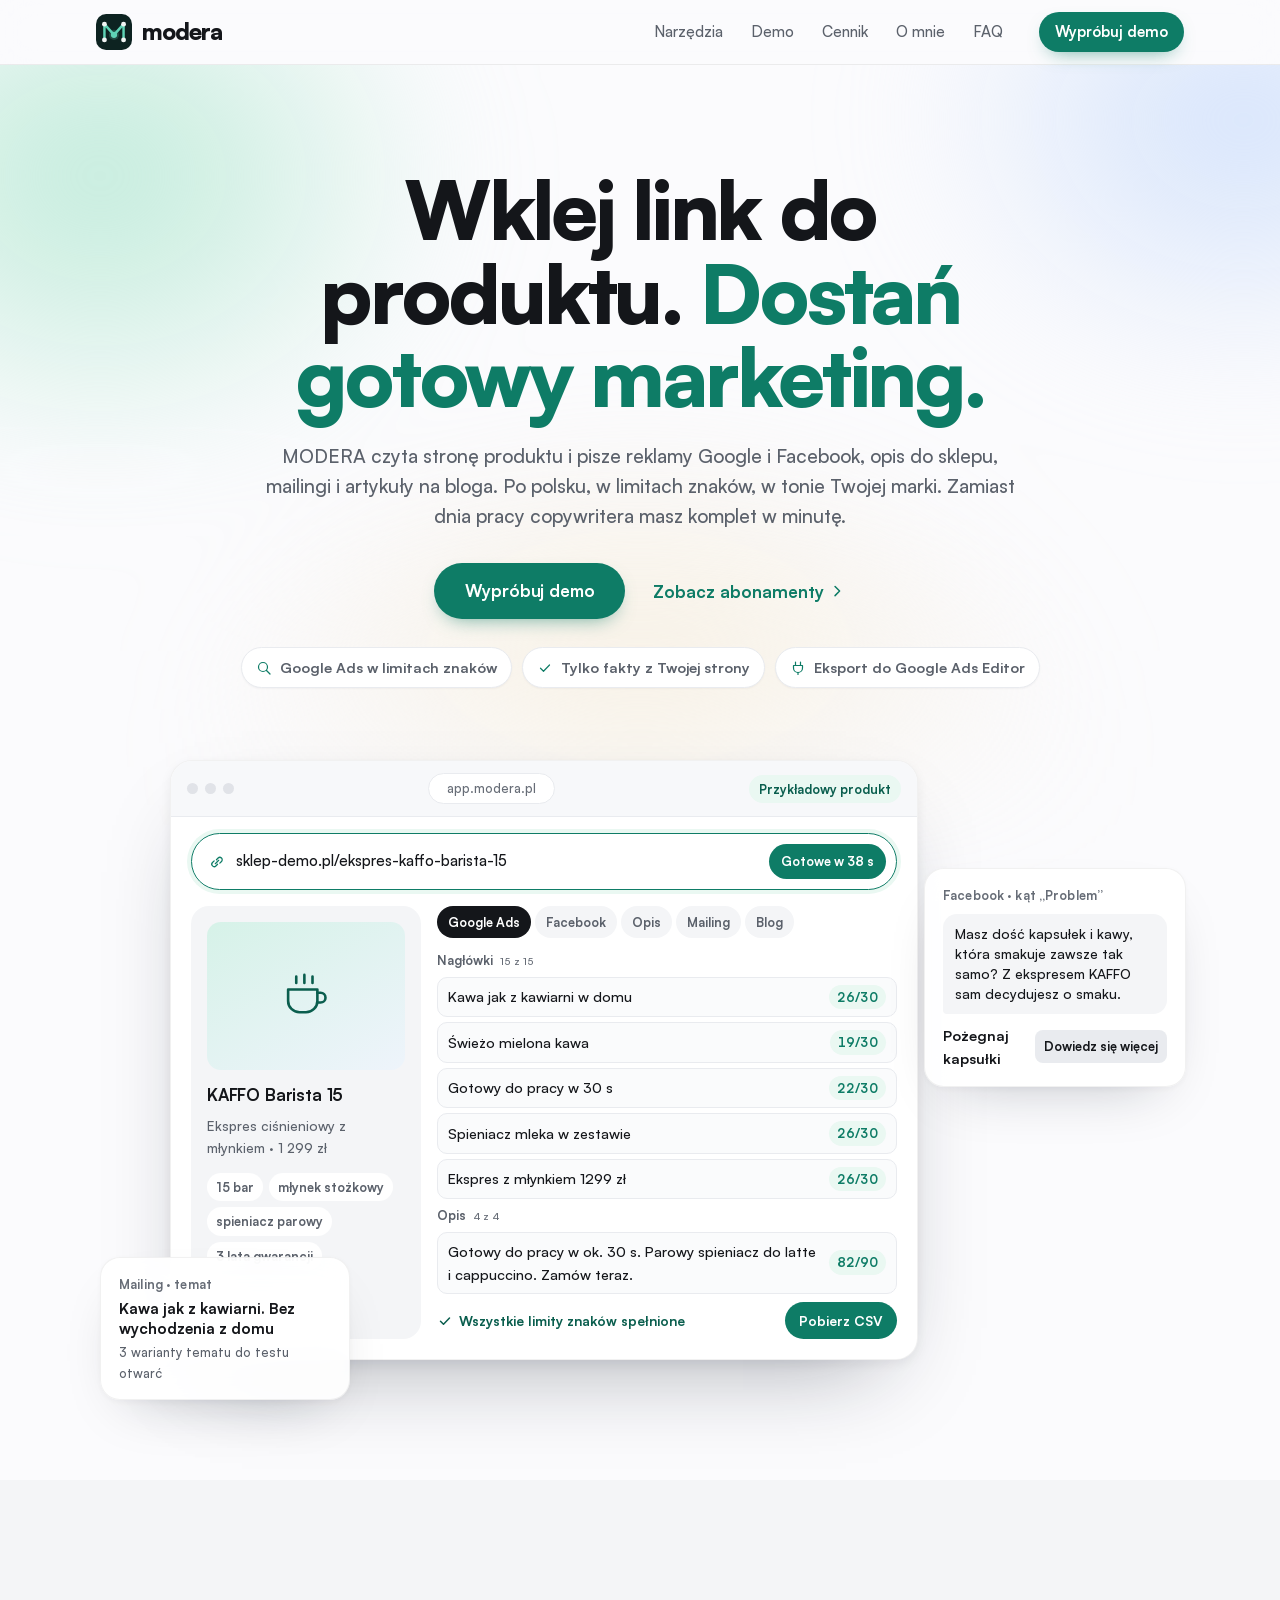
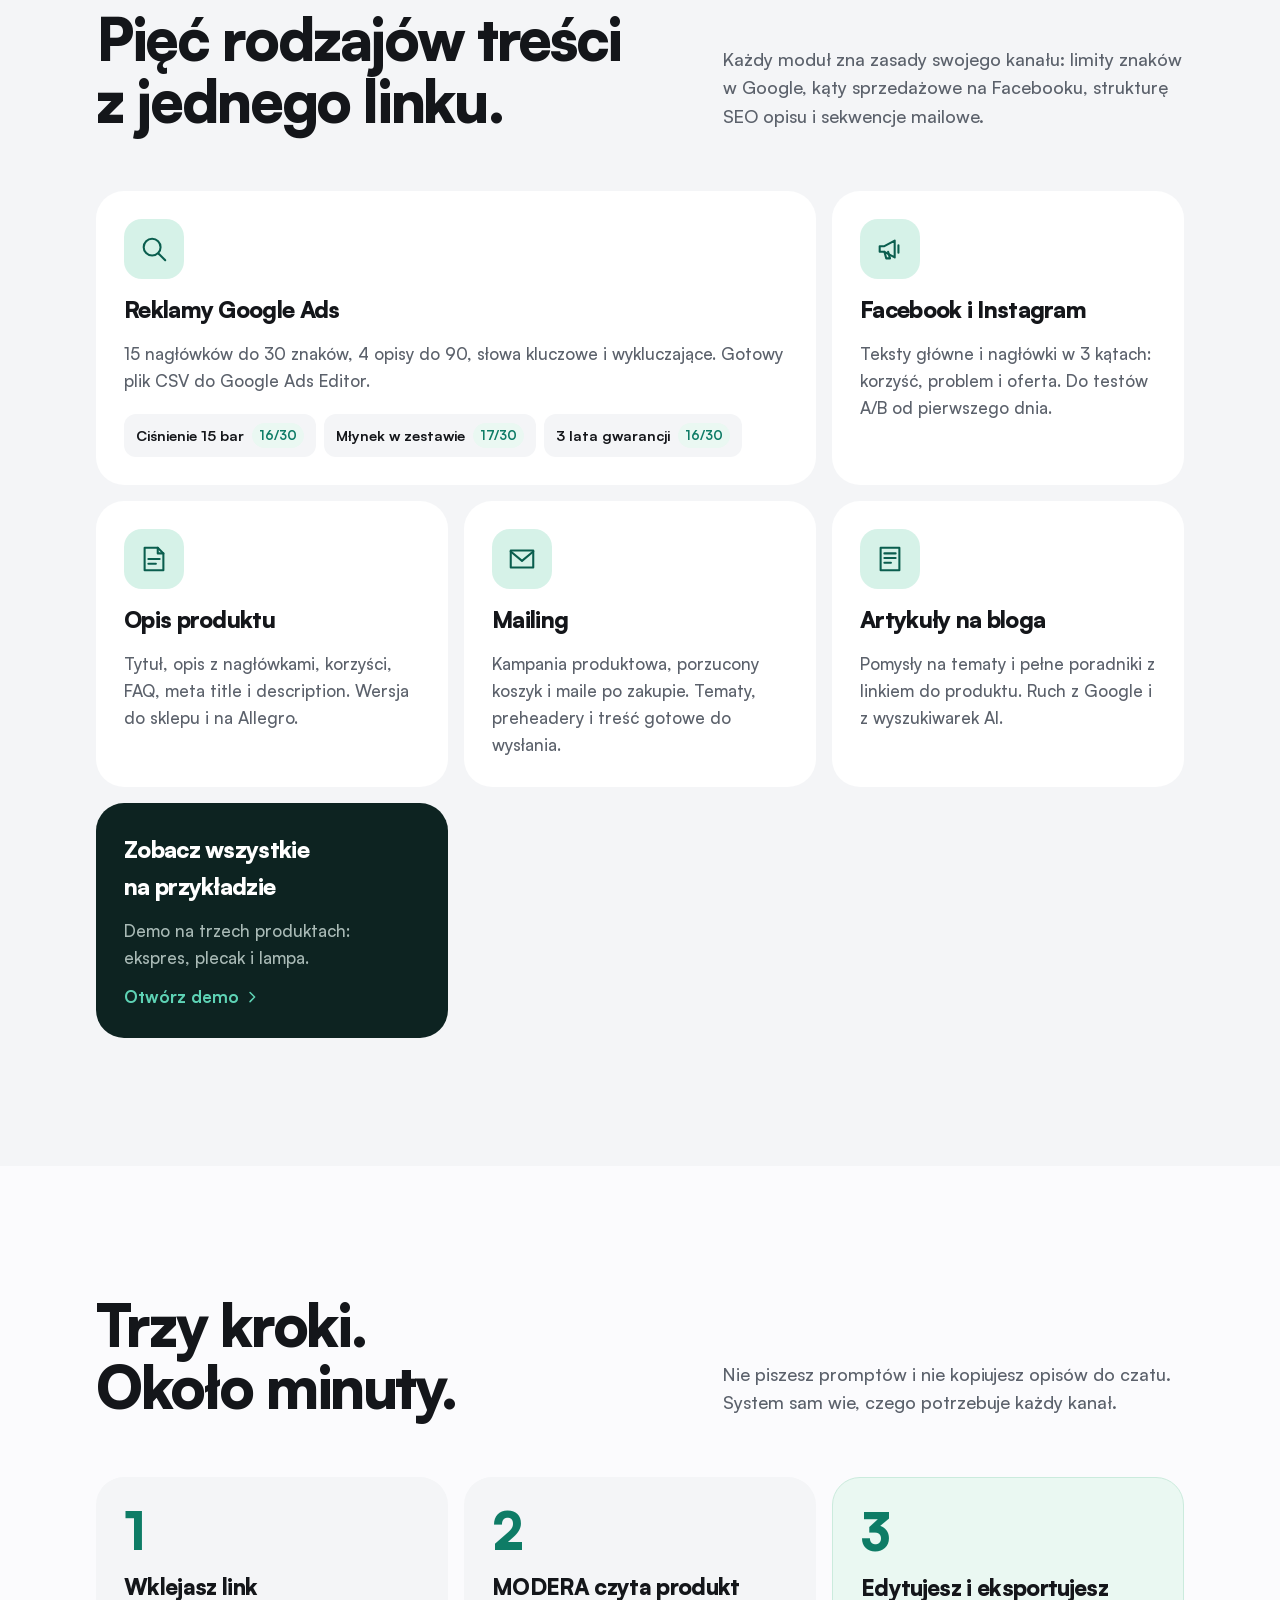
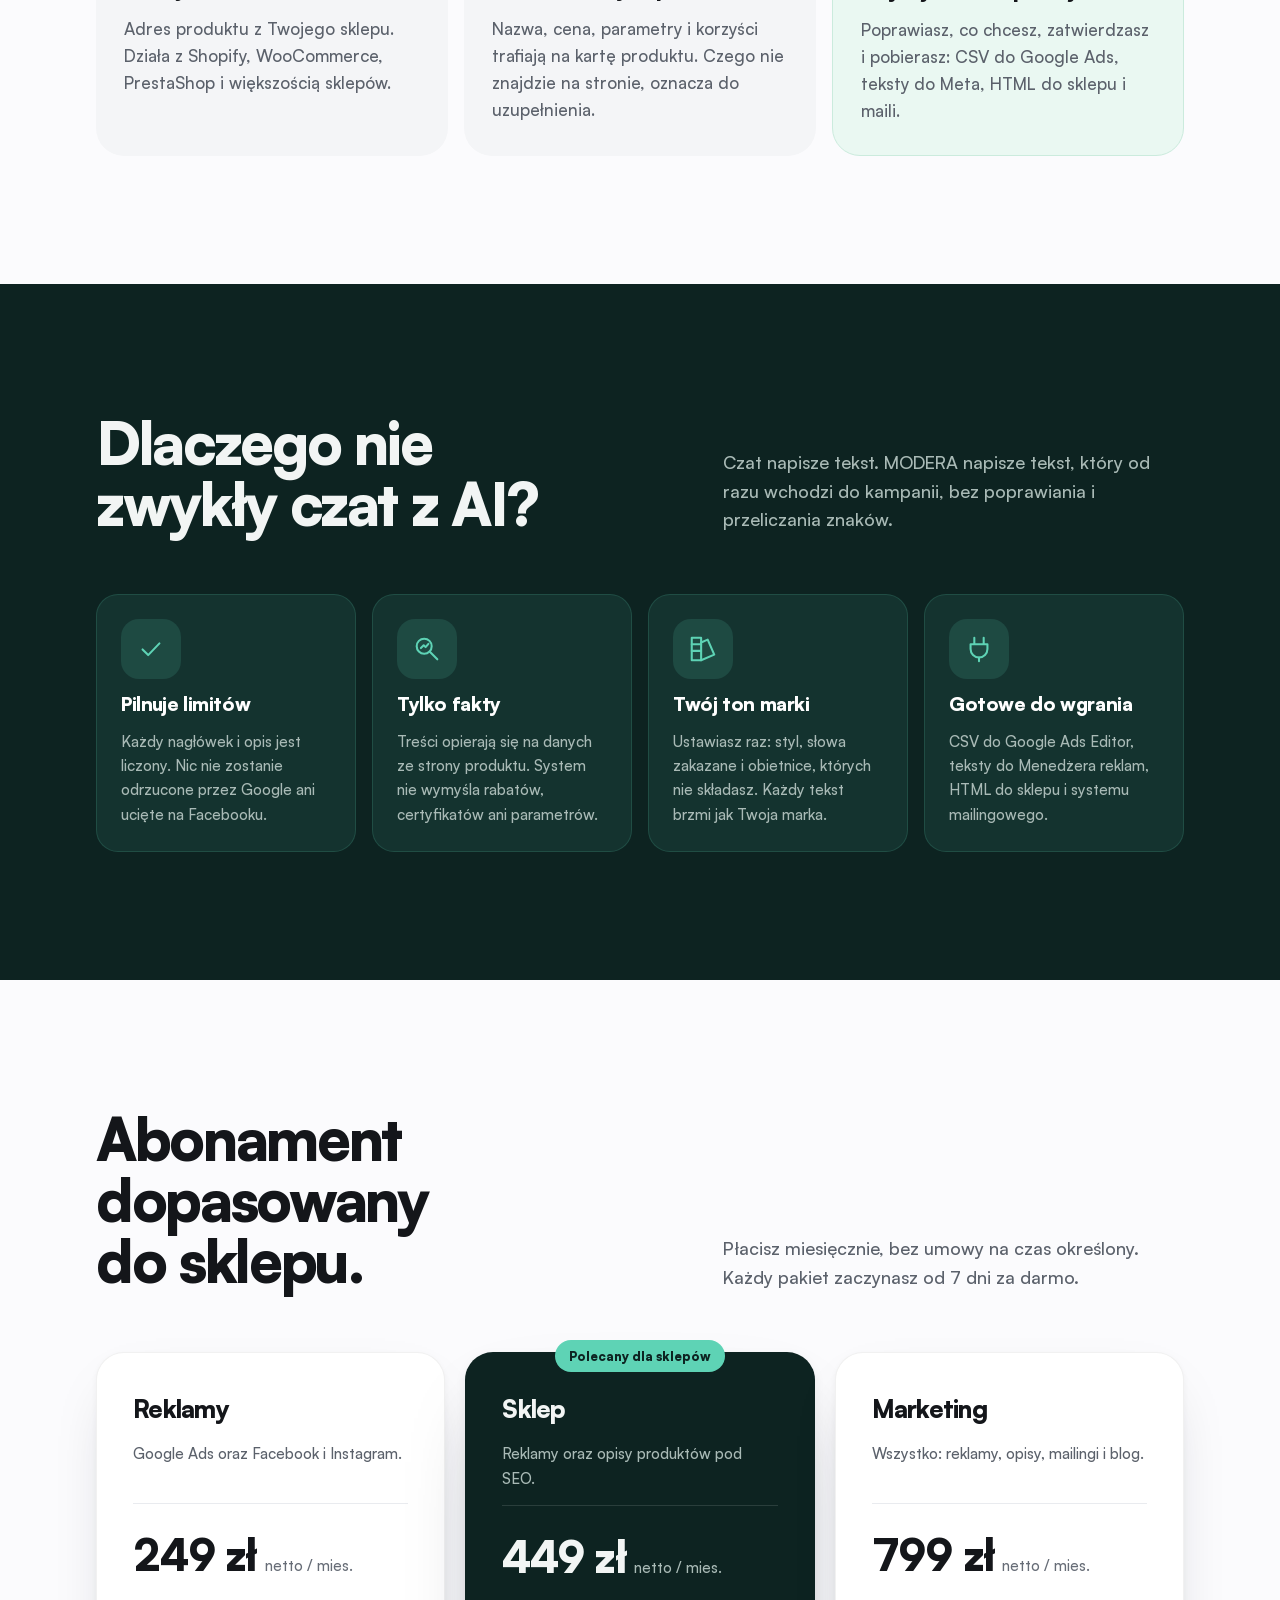
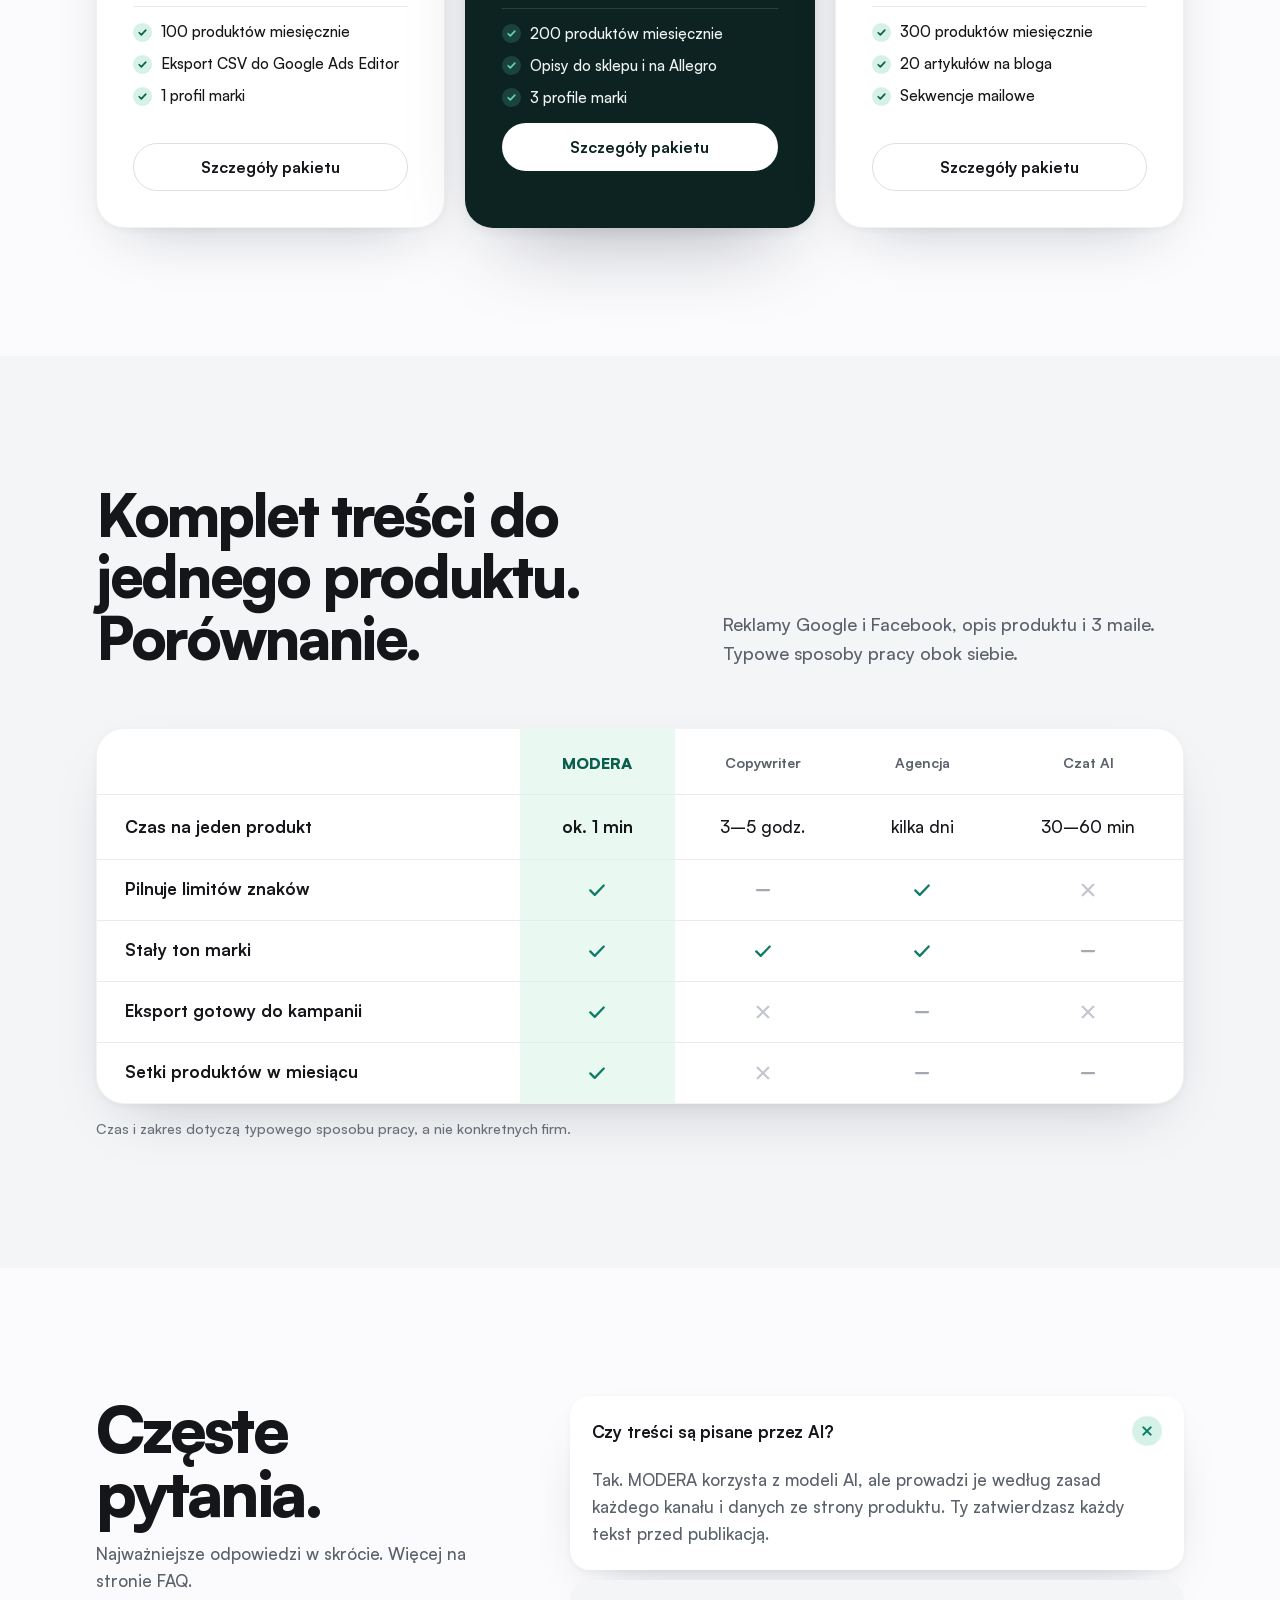
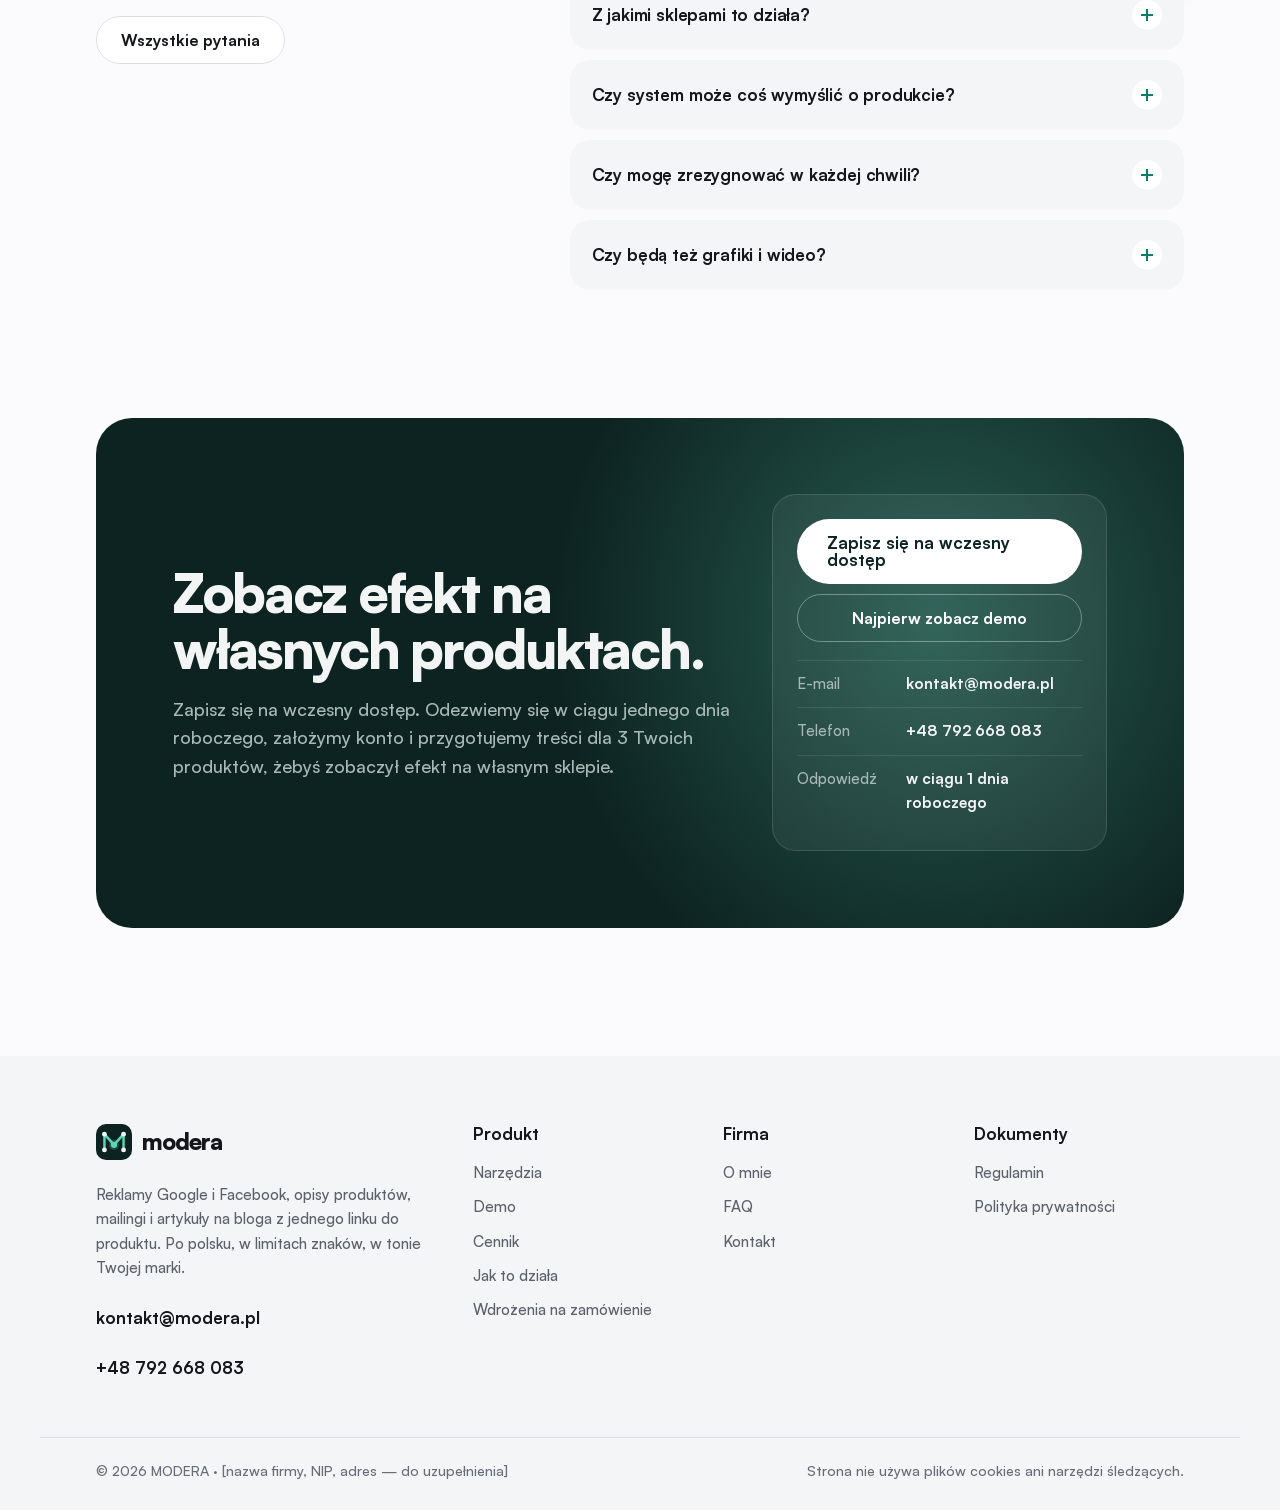
==== commit 6808fe39: "Pivot: generator treści marketingowych, demo, abonamenty" ====
--- a/index.html
+++ b/index.html
@@ -3,14 +3,14 @@
 <head>
 <meta charset="utf-8">
 <meta name="viewport" content="width=device-width, initial-scale=1">
-<title>MODERA — narzędzia AI dla firm. Prototyp w 5 dni roboczych</title>
-<meta name="description" content="Budujemy narzędzia AI, dashboardy i firmowe portale. Działający prototyp w 5 dni roboczych za 0 zł. Kod, dane i konta należą do Ciebie.">
+<title>MODERA — reklamy, opisy produktów i mailingi z jednego linku</title>
+<meta name="description" content="Wklej link do produktu i dostań gotowe reklamy Google i Facebook, opis do sklepu, mailingi i artykuły na bloga. Po polsku, w limitach znaków, w tonie Twojej marki.">
 <link rel="canonical" href="https://borkowskiprzemo098.github.io/modera/">
 <meta name="theme-color" content="#FBFBFD">
 <meta property="og:type" content="website">
 <meta property="og:locale" content="pl_PL">
-<meta property="og:title" content="MODERA — narzędzia AI dla firm. Prototyp w 5 dni roboczych">
-<meta property="og:description" content="Budujemy narzędzia AI, dashboardy i firmowe portale. Działający prototyp w 5 dni roboczych za 0 zł. Kod, dane i konta należą do Ciebie.">
+<meta property="og:title" content="MODERA — reklamy, opisy produktów i mailingi z jednego linku">
+<meta property="og:description" content="Wklej link do produktu i dostań gotowe reklamy Google i Facebook, opis do sklepu, mailingi i artykuły na bloga. Po polsku, w limitach znaków, w tonie Twojej marki.">
 <meta property="og:image" content="https://borkowskiprzemo098.github.io/modera/assets/og.jpg">
 <link rel="icon" href="assets/favicon.svg" type="image/svg+xml">
 <link rel="preload" href="assets/fonts/satoshi-900.woff2" as="font" type="font/woff2" crossorigin>
@@ -52,6 +52,13 @@
     <symbol id="i-bell" viewBox="0 0 32 32"><path d="M8 22V14a8 8 0 0 1 16 0v8l2 3H6l2-3Z"/><path d="M13 28h6"/></symbol>
     <symbol id="i-spark" viewBox="0 0 32 32"><path d="M16 3v7M16 22v7M3 16h7M22 16h7M7 7l5 5M20 20l5 5M25 7l-5 5M12 20l-5 5"/></symbol>
     <symbol id="logo-mark" viewBox="0 0 64 64"><rect width="64" height="64" rx="18" fill="#0D2321"/><path d="M15 46V18l17 19 17-19v28" fill="none" stroke="#5ED3B5" stroke-width="4.4" stroke-linecap="round" stroke-linejoin="round"/><circle cx="15" cy="46" r="4.3" fill="#F2F5F4"/><circle cx="15" cy="18" r="4.3" fill="#F2F5F4"/><circle cx="49" cy="18" r="4.3" fill="#F2F5F4"/><circle cx="49" cy="46" r="4.3" fill="#F2F5F4"/><circle cx="32" cy="37" r="9" fill="#5ED3B5" fill-opacity=".22"/><circle cx="32" cy="37" r="5.6" fill="#5ED3B5"/></symbol>
+    <symbol id="i-cup" viewBox="0 0 32 32"><path d="M5 12h18v7a7 7 0 0 1-7 7h-4a7 7 0 0 1-7-7v-7Z"/><path d="M23 14h2a3 3 0 0 1 0 6h-2M10 4v4M15 3v5M20 4v4"/></symbol>
+    <symbol id="i-bag" viewBox="0 0 32 32"><path d="M8 11a8 8 0 0 1 16 0v15a2 2 0 0 1-2 2H10a2 2 0 0 1-2-2V11Z"/><path d="M12 6V4h8v2M12 18h8v5h-8z"/></symbol>
+    <symbol id="i-lamp" viewBox="0 0 32 32"><path d="M9 28h14M16 28V18l-6-8"/><path d="M6 6l8 2-4 7-6-3 2-6Z"/><path d="M12 16l3 3"/></symbol>
+    <symbol id="i-copy" viewBox="0 0 32 32"><path d="M10 10h16v18H10z"/><path d="M6 22V4h14"/></symbol>
+    <symbol id="i-link" viewBox="0 0 32 32"><path d="M13 19l6-6"/><path d="M11 14 8 17a4.2 4.2 0 0 0 6 6l3-3M21 18l3-3a4.2 4.2 0 0 0-6-6l-3 3"/></symbol>
+    <symbol id="i-google" viewBox="0 0 32 32"><circle cx="14" cy="14" r="9"/><path d="m21 21 7 7"/></symbol>
+    <symbol id="i-blog" viewBox="0 0 32 32"><path d="M6 4h20v24H6z"/><path d="M10 10h12M10 15h12M10 20h7"/></symbol>
     <symbol id="i-clock" viewBox="0 0 32 32"><circle cx="16" cy="16" r="12"/><path d="M16 9v7l5 3"/></symbol>
   </defs>
 </svg>
@@ -62,14 +69,14 @@
       <svg class="brand__logo" aria-hidden="true"><use href="#logo-mark"/></svg><span class="brand__word">modera</span>
     </a>
     <nav class="nav" id="nav" aria-label="Główna nawigacja">
-      <a href="index.html#uslugi" data-nav="uslugi">Usługi</a>
-      <a href="rozwiazania.html" data-nav="rozwiazania">Rozwiązania</a>
+      <a href="index.html#narzedzia" data-nav="narzedzia">Narzędzia</a>
+      <a href="demo.html" data-nav="demo">Demo</a>
       <a href="cennik.html" data-nav="cennik">Cennik</a>
       <a href="o-mnie.html" data-nav="o-mnie">O mnie</a>
       <a href="faq.html" data-nav="faq">FAQ</a>
-      <a class="nav__cta" href="#kontakt">Umów rozmowę</a>
+      <a class="nav__cta" href="demo.html">Wypróbuj demo</a>
     </nav>
-    <a class="pill pill--accent pill--sm bar__cta" href="#kontakt">Umów rozmowę</a>
+    <a class="pill pill--accent pill--sm bar__cta" href="demo.html">Wypróbuj demo</a>
     <button class="burger" type="button" aria-expanded="false" aria-controls="nav" aria-label="Otwórz menu"><span></span><span></span></button>
   </div>
 </header>
@@ -78,357 +85,167 @@
 <section class="hero" aria-labelledby="hero-h">
   <div class="hero__glow" aria-hidden="true"></div>
   <div class="wrap hero__copy">
-    <h1 id="hero-h">Narzędzie AI dla Twojej firmy. <span class="accent">Gotowe w&nbsp;5&nbsp;dni.</span> Twoje na&nbsp;zawsze.</h1>
-    <p class="hero__lead">Powiedz nam, co w firmie zabiera najwięcej czasu. W pięć dni roboczych zbudujemy działający prototyp na Twoich danych, za darmo. Kod, dane i konta od początku należą do Ciebie.</p>
+    <h1 id="hero-h">Wklej link do produktu. <span class="accent">Dostań gotowy marketing.</span></h1>
+    <p class="hero__lead">MODERA czyta stronę produktu i pisze reklamy Google i Facebook, opis do sklepu, mailingi i artykuły na bloga. Po polsku, w limitach znaków, w tonie Twojej marki. Zamiast dnia pracy copywritera masz komplet w minutę.</p>
     <div class="hero__actions">
-      <a class="pill pill--accent pill--lg" href="#kontakt">Umów bezpłatną rozmowę</a>
-      <a class="textlink" href="#uslugi">Zobacz, co budujemy <svg class="ic"><use href="#i-chev"/></svg></a>
+      <a class="pill pill--accent pill--lg" href="demo.html">Wypróbuj demo</a>
+      <a class="textlink" href="cennik.html">Zobacz abonamenty <svg class="ic"><use href="#i-chev"/></svg></a>
     </div>
     <div class="phero__meta hero__tags">
-      <span class="tag"><svg class="ic"><use href="#i-clock"/></svg>Prototyp w 5 dni roboczych</span>
-      <span class="tag"><svg class="ic"><use href="#i-users"/></svg>Bez opłat za użytkownika</span>
-      <span class="tag"><svg class="ic"><use href="#i-key"/></svg>Kod i dane na własność</span>
-    </div>
-  </div>
-
-  <div class="wrap">
-    <div class="stage">
-      <figure class="pui" aria-label="Podgląd portalu AI na przykładowych danych">
-        <div class="browser__bar"><i></i><i></i><i></i><span>portal.twojafirma.pl</span><em class="pui__demo">Dane przykładowe</em></div>
-        <div class="pui__body">
-          <aside class="pui__nav" aria-hidden="true">
-            <p class="pui__org"><span>TF</span>Twoja Firma</p>
-            <ul>
-              <li class="is-on"><svg class="ic"><use href="#i-stats"/></svg>Pulpit</li>
-              <li><svg class="ic"><use href="#i-funnel"/></svg>Sprzedaż</li>
-              <li><svg class="ic"><use href="#i-cart"/></svg>Zamówienia</li>
-              <li><svg class="ic"><use href="#i-cms"/></svg>Opisy produktów</li>
-              <li><svg class="ic"><use href="#i-ask"/></svg>Asystent AI</li>
-              <li><svg class="ic"><use href="#i-plug"/></svg>Integracje</li>
+      <span class="tag"><svg class="ic"><use href="#i-google"/></svg>Google Ads w limitach znaków</span>
+      <span class="tag"><svg class="ic"><use href="#i-yes"/></svg>Tylko fakty z Twojej strony</span>
+      <span class="tag"><svg class="ic"><use href="#i-plug"/></svg>Eksport do Google Ads Editor</span>
+    </div>
+  </div>
+
+  <div class="wrap">
+    <div class="stage stage--gen">
+      <figure class="gen" aria-label="Podgląd panelu MODERA na przykładowym produkcie">
+        <div class="browser__bar"><i></i><i></i><i></i><span>app.modera.pl</span><em class="pui__demo">Przykładowy produkt</em></div>
+        <div class="gen__url"><svg class="ic" aria-hidden="true"><use href="#i-link"/></svg><span class="gen__link">sklep-demo.pl/ekspres-kaffo-barista-15</span><span class="gen__go">Gotowe w 38 s</span></div>
+        <div class="gen__body">
+          <div class="gen__prod">
+            <div class="pc__img"><svg class="ic" aria-hidden="true"><use href="#i-cup"/></svg></div>
+            <b>KAFFO Barista 15</b><span>Ekspres ciśnieniowy z młynkiem · 1 299 zł</span>
+            <ul><li>15 bar</li><li>młynek stożkowy</li><li>spieniacz parowy</li><li>3 lata gwarancji</li></ul>
+          </div>
+          <div class="gen__out">
+            <div class="gen__tabs" aria-hidden="true"><span class="is-on">Google Ads</span><span>Facebook</span><span>Opis</span><span>Mailing</span><span>Blog</span></div>
+            <p class="gen__h">Nagłówki <small>15 z 15</small></p>
+            <ul class="gen__rows">
+              <li>Kawa jak z kawiarni w domu<span class="cc">26/30</span></li>
+              <li>Świeżo mielona kawa<span class="cc">19/30</span></li>
+              <li>Gotowy do pracy w 30 s<span class="cc">22/30</span></li>
+              <li>Spieniacz mleka w zestawie<span class="cc">26/30</span></li>
+              <li>Ekspres z młynkiem 1299 zł<span class="cc">26/30</span></li>
             </ul>
-            <p class="pui__sync"><span class="dot"></span>4 systemy · sync 6:58</p>
-          </aside>
-          <div class="pui__main">
-            <header class="pui__top">
-              <div><small>Czwartek, 7:00 · raport poranny</small><h2 class="pui__hi">Dzień dobry, Anna. Oto co zmieniło się od wczoraj.</h2></div>
-            </header>
-            <div class="pui__kpis">
-              <div><small>Przychód, tydzień</small><b>412 380 zł</b><em class="up">+8,4%</em></div>
-              <div><small>Zamówienia</small><b>1 284</b><em class="up">+5,1%</em></div>
-              <div><small>Marża brutto</small><b>31,2%</b><em class="down">−1,3 pp</em></div>
-              <div><small>Należności po terminie</small><b>86 tys. zł</b><em class="up">−12%</em></div>
-            </div>
-            <div class="pui__grid">
-              <div class="pui__chart">
-                <p>Przychód tygodniowy</p>
-                <div class="pui__bars" aria-hidden="true"><i style="--h:44%"></i><i style="--h:50%"></i><i style="--h:47%"></i><i style="--h:58%"></i><i style="--h:55%"></i><i style="--h:64%"></i><i style="--h:61%"></i><i style="--h:72%"></i><i style="--h:75%"></i><i style="--h:83%"></i><i style="--h:80%"></i><i class="is-hot" style="--h:96%"></i></div>
-              </div>
-              <div class="pui__ai">
-                <p class="pui__ai-h"><svg class="ic"><use href="#i-spark"/></svg>Rekomendacje AI na dziś</p>
-                <ul>
-                  <li><span class="pri pri--hi"></span><div><b>Zadzwoń do 6 stałych klientów</b><small>nie zamówili od 21 dni · lista gotowa</small></div></li>
-                  <li><span class="pri"></span><div><b>Przesuń 1 500 zł na „Akcesoria”</b><small>koszt zamówienia 14,20 zł zamiast 23,90 zł</small></div></li>
-                  <li><span class="pri"></span><div><b>Sprawdź rabaty w 2 regionach</b><small>obniżają marżę o 1,3 pp</small></div></li>
-                </ul>
-              </div>
-            </div>
-            <div class="pui__ask"><svg class="ic"><use href="#i-ask"/></svg><span class="pui__type" id="askType">Dlaczego spadła marża w tym tygodniu?</span><span class="pui__send"><svg class="ic"><use href="#i-arrow"/></svg></span></div>
+            <p class="gen__h">Opis <small>4 z 4</small></p>
+            <ul class="gen__rows">
+              <li>Gotowy do pracy w ok. 30 s. Parowy spieniacz do latte i cappuccino. Zamów teraz.<span class="cc">82/90</span></li>
+            </ul>
+            <div class="gen__export"><span><svg class="ic" aria-hidden="true"><use href="#i-yes"/></svg>Wszystkie limity znaków spełnione</span><span class="gen__btn">Pobierz CSV</span></div>
           </div>
         </div>
       </figure>
 
-      <div class="phone" aria-hidden="true">
-        <div class="phone__notch"></div>
-        <p class="phone__time">7:02</p>
-        <div class="notif">
-          <p class="notif__app"><svg class="lg" aria-hidden="true"><use href="#logo-mark"/></svg>MODERA · teraz</p>
-          <b>6 klientów przestało zamawiać</b>
-          <span>Łączna wartość zamówień: 48 tys. zł / mies. Lista z telefonami jest gotowa.</span>
-        </div>
-        <div class="notif notif--soft">
-          <p class="notif__app"><svg class="lg" aria-hidden="true"><use href="#logo-mark"/></svg>MODERA · 6:30</p>
-          <b>187 opisów produktów czeka</b>
-          <span>Do akceptacji w 6 językach.</span>
-        </div>
+      <div class="float float--fb" aria-hidden="true">
+        <p class="float__title">Facebook · kąt „Problem”</p>
+        <p class="bubble">Masz dość kapsułek i kawy, która smakuje zawsze tak samo? Z ekspresem KAFFO sam decydujesz o smaku.</p>
+        <p class="float__head">Pożegnaj kapsułki <span>Dowiedz się więcej</span></p>
       </div>
-
-    </div>
-
-  </div>
-</section>
-
-<section class="flow" id="jak-to-dziala" aria-labelledby="flow-h">
-  <div class="wrap">
-    <div class="flow__head">
-      <h2 id="flow-h">Twoje systemy wchodzą. <span>Gotowe decyzje wychodzą.</span></h2>
-      <p>Podłączamy to, czego już używasz. AI łączy dane z każdego źródła, pilnuje ich co noc i rano podaje konkretne odpowiedzi, a nie kolejne tabelki.</p>
-    </div>
-    <div class="flow__stage" id="flowStage">
-      <svg class="flow__wires" id="flowWires" aria-hidden="true"></svg>
-      <ul class="flow__in" aria-label="Źródła danych">
-        <li class="src"><span class="src__ic"><svg class="ic"><use href="#i-data"/></svg></span><b>ERP i księgowość</b><small>Comarch, Subiekt, Symfonia, enova</small></li>
-        <li class="src"><span class="src__ic"><svg class="ic"><use href="#i-cart"/></svg></span><b>Sklep i marketplace</b><small>Shopify, PrestaShop, BaseLinker</small></li>
-        <li class="src"><span class="src__ic"><svg class="ic"><use href="#i-users"/></svg></span><b>CRM i sprzedaż</b><small>HubSpot, Pipedrive, zapytania</small></li>
-        <li class="src"><span class="src__ic"><svg class="ic"><use href="#i-campaign"/></svg></span><b>Reklamy</b><small>Google Ads, Meta, GA4</small></li>
-        <li class="src"><span class="src__ic"><svg class="ic"><use href="#i-sheet"/></svg></span><b>Excel i arkusze</b><small>pliki, które „ktoś aktualizuje”</small></li>
-        <li class="src"><span class="src__ic"><svg class="ic"><use href="#i-mail"/></svg></span><b>Poczta i dokumenty</b><small>Outlook, Gmail, KSeF, PDF</small></li>
-      </ul>
-      <div class="core" aria-label="Rdzeń MODERA">
-        <div class="core__ring" aria-hidden="true"></div>
-        <svg class="core__mark" aria-hidden="true"><use href="#logo-mark"/></svg>
-        <b>Twój portal AI</b>
-        <ul class="core__steps">
-          <li><svg class="ic"><use href="#i-plug"/></svg>łączy dane</li>
-          <li><svg class="ic"><use href="#i-spark"/></svg>analizuje co noc</li>
-          <li><svg class="ic"><use href="#i-lock"/></svg>w Twoim środowisku</li>
-        </ul>
+      <div class="float float--mail" aria-hidden="true">
+        <p class="float__title">Mailing · temat</p>
+        <b>Kawa jak z kawiarni. Bez wychodzenia z domu</b>
+        <span>3 warianty tematu do testu otwarć</span>
       </div>
-      <div class="flow__out" aria-label="Efekty">
-        <article class="res">
-          <header><span class="res__ic"><svg class="ic"><use href="#i-stats"/></svg></span><b>Raport zarządu</b><time>dziś, 7:00</time></header>
-          <div class="res__kpis"><span><small>Przychód</small><strong>412 tys. zł</strong><em class="up">+8,4%</em></span><span><small>Marża</small><strong>31,2%</strong><em class="down">−1,3 pp</em></span></div>
-        </article>
-        <article class="res res--alert">
-          <header><span class="res__ic"><svg class="ic"><use href="#i-bell"/></svg></span><b>Alert sprzedaży</b><time>teraz</time></header>
-          <p><strong>6 stałych klientów</strong> nie zamówiło od 21 dni. Lista dla handlowców jest gotowa.</p>
-        </article>
-        <article class="res">
-          <header><span class="res__ic"><svg class="ic"><use href="#i-cms"/></svg></span><b>Opisy produktów</b><time>w toku</time></header>
-          <div class="res__bar"><i style="--p:78%"></i></div>
-          <p class="res__meta">187 z 240 gotowych · 6 języków · czeka na akceptację</p>
-        </article>
-      </div>
-    </div>
-    <p class="flow__note">Przykładowe dane. Lista systemów to najczęstsze integracje; podłączamy każde źródło z API lub eksportem.</p>
-  </div>
-</section>
-
-<section class="sec sec--grey" id="problemy" aria-labelledby="prob-h">
+    </div>
+  </div>
+</section>
+
+<section class="sec sec--grey" id="narzedzia" aria-labelledby="mod-h">
   <div class="wrap">
     <div class="head">
-      <h2 id="prob-h">Cztery rzeczy, które spowalniają każdą firmę.</h2>
-      <p>Większość firm wie, że AI może przyspieszyć pracę. Nikt jednak nie pokazał, jak to wygląda u nich, na ich danych i w ich procesach.</p>
-    </div>
-    <div class="probs">
-      <article class="prob">
-        <span class="tile-ic"><svg class="ic"><use href="#i-users"/></svg></span>
-        <h3>Każdy używa AI na&nbsp;własną rękę</h3>
-        <p>Prywatne konta ChatGPT, firmowe dane w przypadkowych oknach czatu, a wiedza zostaje w głowach pojedynczych osób.</p>
-        <p class="prob__fix"><svg class="ic"><use href="#i-yes"/></svg>Jeden firmowy portal AI pod Twoją marką, z rolami, logowaniem 2FA i wspólną bazą wiedzy.</p>
-      </article>
-      <article class="prob">
-        <span class="tile-ic"><svg class="ic"><use href="#i-data"/></svg></span>
-        <h3>Dane nie rozmawiają ze&nbsp;sobą</h3>
-        <p>ERP, CRM, sklep, reklamy i Excel pokazują pięć różnych wersji prawdy. Raport dla zarządu składa się ręcznie.</p>
-        <p class="prob__fix"><svg class="ic"><use href="#i-yes"/></svg>Jeden model danych i dashboard, który co rano sam się odświeża i mówi, co się zmieniło.</p>
-      </article>
-      <article class="prob">
-        <span class="tile-ic"><svg class="ic"><use href="#i-key"/></svg></span>
-        <h3>Dostawca trzyma Cię w&nbsp;garści</h3>
-        <p>Opłata za każdego użytkownika, kod, którego nie widzisz, i umowa, z której trudno wyjść.</p>
-        <p class="prob__fix"><svg class="ic"><use href="#i-yes"/></svg>Kod, baza i konta są Twoje od pierwszego dnia. Możesz przejąć całość w każdej chwili.</p>
-      </article>
-      <article class="prob">
-        <span class="tile-ic"><svg class="ic"><use href="#i-clock"/></svg></span>
-        <h3>Miesiące analiz, zero efektu</h3>
-        <p>Prezentacje, warsztaty i strategia, a pierwszego działającego narzędzia jak nie było, tak nie ma.</p>
-        <p class="prob__fix"><svg class="ic"><use href="#i-yes"/></svg>Zamiast prezentacji działający prototyp po pięciu dniach roboczych. Oceniasz go na własnych danych.</p>
-      </article>
-    </div>
-  </div>
-</section>
-
-<section class="sec" id="uslugi" aria-labelledby="svc-h">
+      <h2 id="mod-h">Pięć rodzajów treści z&nbsp;jednego linku.</h2>
+      <p>Każdy moduł zna zasady swojego kanału: limity znaków w Google, kąty sprzedażowe na Facebooku, strukturę SEO opisu i sekwencje mailowe.</p>
+    </div>
+    <div class="mods">
+      <article class="mt mt--wide">
+        <span class="tile-ic"><svg class="ic"><use href="#i-google"/></svg></span>
+        <h3>Reklamy Google Ads</h3>
+        <p>15 nagłówków do 30 znaków, 4 opisy do 90, słowa kluczowe i wykluczające. Gotowy plik CSV do Google Ads Editor.</p>
+        <div class="mt__demo"><span>Ciśnienie 15 bar<em>16/30</em></span><span>Młynek w zestawie<em>17/30</em></span><span>3 lata gwarancji<em>16/30</em></span></div>
+      </article>
+      <article class="mt">
+        <span class="tile-ic"><svg class="ic"><use href="#i-campaign"/></svg></span>
+        <h3>Facebook i Instagram</h3>
+        <p>Teksty główne i nagłówki w 3 kątach: korzyść, problem i oferta. Do testów A/B od pierwszego dnia.</p>
+      </article>
+      <article class="mt">
+        <span class="tile-ic"><svg class="ic"><use href="#i-cms"/></svg></span>
+        <h3>Opis produktu</h3>
+        <p>Tytuł, opis z nagłówkami, korzyści, FAQ, meta title i description. Wersja do sklepu i na Allegro.</p>
+      </article>
+      <article class="mt">
+        <span class="tile-ic"><svg class="ic"><use href="#i-mail"/></svg></span>
+        <h3>Mailing</h3>
+        <p>Kampania produktowa, porzucony koszyk i maile po zakupie. Tematy, preheadery i treść gotowe do wysłania.</p>
+      </article>
+      <article class="mt">
+        <span class="tile-ic"><svg class="ic"><use href="#i-blog"/></svg></span>
+        <h3>Artykuły na bloga</h3>
+        <p>Pomysły na tematy i pełne poradniki z linkiem do produktu. Ruch z Google i z wyszukiwarek AI.</p>
+      </article>
+      <a class="mt mt--cta" href="demo.html">
+        <h3>Zobacz wszystkie na przykładzie</h3>
+        <p>Demo na trzech produktach: ekspres, plecak i lampa.</p>
+        <span class="textlink textlink--light">Otwórz demo <svg class="ic"><use href="#i-chev"/></svg></span>
+      </a>
+    </div>
+  </div>
+</section>
+
+<section class="sec" id="jak-to-dziala" aria-labelledby="how-h">
   <div class="wrap">
     <div class="head">
-      <h2 id="svc-h">Co dla Ciebie zbudujemy.</h2>
-      <p>Każda usługa zaczyna się tak samo: od rozmowy i działającego prototypu. Dalej rośnie tylko to, co się sprawdza.</p>
-    </div>
-    <div class="bento">
-      <article class="tile tile--portal" id="portal">
-        <div class="tile__copy">
-          <h3>Firmowy portal, w którym AI pracuje dla zespołu.</h3>
-          <p>Jedno logowanie, Twoje logo i domena. W środku asystent znający firmowe dokumenty, automatyczne opisy produktów, ocena leadów i transkrypcje rozmów.</p>
-          <a class="textlink" href="#moduly">Złóż swój portal z modułów <svg class="ic"><use href="#i-chev"/></svg></a>
-        </div>
-        <div class="tile__media tile__media--video">
-          <video class="lazyvid" muted loop playsinline preload="none" poster="assets/factory.jpg" aria-hidden="true"><source src="assets/factory.mp4" type="video/mp4"></video>
-        </div>
-      </article>
-
-      <article class="tile tile--dark tile--dash" id="dashboard">
-        <div class="tile__copy">
-          <h3>Dziesięć systemów, jedna wersja prawdy.</h3>
-          <p>ERP, księgowość, CRM, sklep i kampanie w jednym modelu danych. Codziennie rano AI opisuje, co się zmieniło i co z tym zrobić.</p>
-          <a class="textlink textlink--light" href="#demo">Zadaj pytanie danym <svg class="ic"><use href="#i-chev"/></svg></a>
-        </div>
-        <div class="dashmini" aria-hidden="true">
-          <div class="dashmini__chart"><span>Przychód, 12 tygodni</span><div class="minibars minibars--dark"><i style="--h:38%"></i><i style="--h:44%"></i><i style="--h:41%"></i><i style="--h:52%"></i><i style="--h:49%"></i><i style="--h:58%"></i><i style="--h:56%"></i><i style="--h:66%"></i><i style="--h:69%"></i><i style="--h:77%"></i><i style="--h:75%"></i><i class="is-hot" style="--h:94%"></i></div></div>
-          <div><span>Marża brutto</span><b>31,2%</b><em class="down">−1,3 pp</em></div>
-          <div><span>Zamówienia</span><b>1 284</b><em class="up">+5,1%</em></div>
-          <div class="dashmini__alert">6 stałych klientów nie zamówiło od 21 dni</div>
-        </div>
-      </article>
-
-      <article class="tile tile--photo" id="leady">
-        <img src="assets/sales.jpg" alt="" loading="lazy" width="1184" height="888">
-        <div class="tile__copy">
-          <h3>Rozmowy z idealnymi klientami.</h3>
-          <p>Nawiązujemy kontakt z decydentami z Twojego konta na LinkedIn. Ty zatwierdzasz wiadomości i prowadzisz rozmowy. Sprawdzamy też, czy ChatGPT i Gemini polecają Twoją firmę.</p>
-          <a class="textlink textlink--light" href="#kontakt">Zapytaj o plan dla Twojej branży <svg class="ic"><use href="#i-chev"/></svg></a>
-        </div>
-      </article>
-
-      <article class="tile tile--photo" id="szkolenia">
-        <img src="assets/workshop.jpg" alt="" loading="lazy" width="1184" height="888">
-        <div class="tile__copy">
-          <h3>Zespół, który wie, co robić z AI.</h3>
-          <p>Warsztaty w Twojej firmie na Twoich przykładach, dla zarządu, sprzedaży, marketingu i IT. Szkolenie z kompetencji AI wymaganych przez art. 4 AI Act.</p>
-          <a class="textlink textlink--light" href="#kontakt">Poproś o program i wycenę <svg class="ic"><use href="#i-chev"/></svg></a>
-        </div>
-      </article>
-    </div>
-  </div>
-</section>
-
-<section class="sec sec--grey" id="moduly" aria-labelledby="mod-h">
+      <h2 id="how-h">Trzy kroki. Około minuty.</h2>
+      <p>Nie piszesz promptów i nie kopiujesz opisów do czatu. System sam wie, czego potrzebuje każdy kanał.</p>
+    </div>
+    <ol class="steps3">
+      <li><span class="steps3__n">1</span><h3>Wklejasz link</h3><p>Adres produktu z Twojego sklepu. Działa z Shopify, WooCommerce, PrestaShop i większością sklepów.</p></li>
+      <li><span class="steps3__n">2</span><h3>MODERA czyta produkt</h3><p>Nazwa, cena, parametry i korzyści trafiają na kartę produktu. Czego nie znajdzie na stronie, oznacza do uzupełnienia.</p></li>
+      <li class="steps3__end"><span class="steps3__n">3</span><h3>Edytujesz i eksportujesz</h3><p>Poprawiasz, co chcesz, zatwierdzasz i pobierasz: CSV do Google Ads, teksty do Meta, HTML do sklepu i maili.</p></li>
+    </ol>
+  </div>
+</section>
+
+<section class="sec sec--dark" aria-labelledby="why-h">
+  <div class="wrap">
+    <div class="head head--light">
+      <h2 id="why-h">Dlaczego nie zwykły czat z&nbsp;AI?</h2>
+      <p>Czat napisze tekst. MODERA napisze tekst, który od razu wchodzi do kampanii, bez poprawiania i przeliczania znaków.</p>
+    </div>
+    <div class="whys">
+      <article><span class="tile-ic"><svg class="ic"><use href="#i-yes"/></svg></span><h3>Pilnuje limitów</h3><p>Każdy nagłówek i opis jest liczony. Nic nie zostanie odrzucone przez Google ani ucięte na Facebooku.</p></article>
+      <article><span class="tile-ic"><svg class="ic"><use href="#i-seo"/></svg></span><h3>Tylko fakty</h3><p>Treści opierają się na danych ze strony produktu. System nie wymyśla rabatów, certyfikatów ani parametrów.</p></article>
+      <article><span class="tile-ic"><svg class="ic"><use href="#i-style"/></svg></span><h3>Twój ton marki</h3><p>Ustawiasz raz: styl, słowa zakazane i obietnice, których nie składasz. Każdy tekst brzmi jak Twoja marka.</p></article>
+      <article><span class="tile-ic"><svg class="ic"><use href="#i-plug"/></svg></span><h3>Gotowe do wgrania</h3><p>CSV do Google Ads Editor, teksty do Menedżera reklam, HTML do sklepu i systemu mailingowego.</p></article>
+    </div>
+  </div>
+</section>
+
+<section class="sec" aria-labelledby="plans-h">
   <div class="wrap">
     <div class="head">
-      <h2 id="mod-h">Złóż swój portal z&nbsp;piętnastu modułów.</h2>
-      <p>Kliknij moduł, a pojawi się w podglądzie portalu. Zaczynasz od tego, czego potrzebujesz dziś. Resztę dokładasz później, bez opłat za użytkowników.</p>
-    </div>
-    <div class="cfg">
-      <div class="cfg__plates" role="group" aria-label="Moduły portalu"></div>
-      <div class="cfg__preview" aria-live="polite">
-        <div class="win">
-          <div class="win__bar"><i></i><i></i><i></i><span>portal.twojafirma.pl</span></div>
-          <div class="win__body">
-            <aside class="win__side">
-              <p class="win__org"><span class="win__logo">TF</span>Twoja Firma</p>
-              <ul class="win__list" id="cfgList"></ul>
-            </aside>
-            <div class="win__main" id="cfgMain"></div>
-          </div>
-        </div>
-        <p class="cfg__count">W portalu: <b id="cfgCount">3</b> z 15 modułów</p>
-      </div>
-    </div>
-  </div>
-</section>
-
-<section class="sec" id="tydzien" aria-labelledby="week-h">
+      <h2 id="plans-h">Abonament dopasowany do sklepu.</h2>
+      <p>Płacisz miesięcznie, bez umowy na czas określony. Każdy pakiet zaczynasz od 7 dni za darmo.</p>
+    </div>
+    <div class="plans">
+      <article class="plan"><h3>Reklamy</h3><p class="plan__for">Google Ads oraz Facebook i Instagram.</p><p class="plan__price"><b>249 zł</b><span>netto / mies.</span></p><ul><li>100 produktów miesięcznie</li><li>Eksport CSV do Google Ads Editor</li><li>1 profil marki</li></ul><a class="pill pill--ghost" href="cennik.html">Szczegóły pakietu</a></article>
+      <article class="plan plan--hot"><span class="plan__badge">Polecany dla sklepów</span><h3>Sklep</h3><p class="plan__for">Reklamy oraz opisy produktów pod SEO.</p><p class="plan__price"><b>449 zł</b><span>netto / mies.</span></p><ul><li>200 produktów miesięcznie</li><li>Opisy do sklepu i na Allegro</li><li>3 profile marki</li></ul><a class="pill pill--light" href="cennik.html">Szczegóły pakietu</a></article>
+      <article class="plan"><h3>Marketing</h3><p class="plan__for">Wszystko: reklamy, opisy, mailingi i blog.</p><p class="plan__price"><b>799 zł</b><span>netto / mies.</span></p><ul><li>300 produktów miesięcznie</li><li>20 artykułów na bloga</li><li>Sekwencje mailowe</li></ul><a class="pill pill--ghost" href="cennik.html">Szczegóły pakietu</a></article>
+    </div>
+  </div>
+</section>
+
+<section class="sec sec--grey" id="porownanie" aria-labelledby="cmp-h">
   <div class="wrap">
     <div class="head">
-      <h2 id="week-h">Od pomysłu do prototypu w&nbsp;jeden tydzień.</h2>
-      <p>Codziennie widzisz postęp. W piątek dostajesz link do działającego narzędzia i sam decydujesz, co dalej.</p>
-    </div>
-    <ol class="week">
-      <li class="day"><span class="day__d">Pn</span><h3>Rozmowa i dane</h3><p>Ustalamy problem, cel i źródła danych. Dostajemy dostęp tylko do tego, co potrzebne.</p></li>
-      <li class="day"><span class="day__d">Wt</span><h3>Połączenia</h3><p>Podpinamy systemy i porządkujemy dane w jeden model.</p></li>
-      <li class="day"><span class="day__d">Śr</span><h3>Budowa</h3><p>Interfejs, logika i modele AI dopasowane do Twojego procesu.</p></li>
-      <li class="day"><span class="day__d">Cz</span><h3>Testy z zespołem</h3><p>Twoi ludzie sprawdzają narzędzie na prawdziwych przypadkach.</p></li>
-      <li class="day day--end"><span class="day__d">Pt</span><h3>Odbiór</h3><p>Prezentacja, link do prototypu i decyzja, czy idziemy dalej.</p></li>
-    </ol>
-    <div class="next">
-      <article class="next__card"><span class="next__n">2</span><div><h3>Pierwsza wersja produkcyjna</h3><p>Prototyp się sprawdził? Dostajesz ofertę z zakresem, terminem i ceną. Nic nie podpisujesz przed odbiorem prototypu.</p></div></article>
-      <article class="next__card"><span class="next__n">3</span><div><h3>Utrzymanie i rozwój</h3><p>Hostujemy, monitorujemy i dokładamy moduły. Możemy też przekazać całość Twojemu zespołowi IT.</p></div></article>
-    </div>
-  </div>
-</section>
-
-<section class="sec sec--dark" id="demo" aria-labelledby="demo-h">
-  <div class="wrap">
-    <div class="head head--light">
-      <h2 id="demo-h">Zapytaj swoje dane jak współpracownika.</h2>
-      <p>Tak wygląda poranny widok zarządu w Dashboardzie AI. Wybierz pytanie i zobacz odpowiedź. <span class="badge">Dane przykładowe</span></p>
-    </div>
-    <div class="dash">
-      <div class="dash__kpis">
-        <div class="kpi"><span>Przychód, tydzień</span><b>412 380 zł</b><em class="up">+8,4%</em></div>
-        <div class="kpi"><span>Zamówienia</span><b>1 284</b><em class="up">+5,1%</em></div>
-        <div class="kpi"><span>Marża brutto</span><b>31,2%</b><em class="down">−1,3 pp</em></div>
-        <div class="kpi"><span>Koszt pozyskania</span><b>23,90 zł</b><em class="down">+2,40 zł</em></div>
-      </div>
-      <div class="dash__grid">
-        <div class="dash__chart">
-          <p class="dash__label">Przychód tygodniowy, ostatnie 12 tygodni (tys. zł)</p>
-          <svg viewBox="0 0 600 240" class="chart" role="img" aria-label="Wykres słupkowy przychodu z 12 tygodni, rosnący od 318 do 412 tysięcy złotych">
-            <g class="chart__grid"><path d="M40 20H590M40 75H590M40 130H590M40 185H590"/></g>
-            <g class="chart__ax"><text x="34" y="24">450</text><text x="34" y="79">400</text><text x="34" y="134">350</text><text x="34" y="189">300</text></g>
-            <g class="chart__bars" id="bars"></g>
-          </svg>
-        </div>
-        <div class="chat">
-          <div class="chat__head"><span class="chat__av">AI</span><div><b>Asystent danych</b><span>dane z ERP, sklepu i kampanii · wczoraj 23:00</span></div></div>
-          <div class="chat__log" id="chatLog" aria-live="polite">
-            <p class="msg msg--ai">Dzień dobry. Wczorajsze dane są już wczytane. O co chcesz zapytać?</p>
-          </div>
-          <div class="chat__qs" id="chatQs">
-            <button type="button" class="chip" data-q="0">Dlaczego rośnie przychód?</button>
-            <button type="button" class="chip" data-q="1">Co powinno mnie martwić?</button>
-            <button type="button" class="chip" data-q="2">Gdzie przesunąć budżet reklam?</button>
-          </div>
-        </div>
-      </div>
-    </div>
-  </div>
-</section>
-
-<section class="sec" id="porownanie" aria-labelledby="cmp-h">
-  <div class="wrap">
-    <div class="head">
-      <h2 id="cmp-h">Czym różnimy się od typowych dostawców.</h2>
-      <p>Porównanie najczęstszych modeli współpracy, z którymi firmy przychodzą do nas.</p>
+      <h2 id="cmp-h">Komplet treści do jednego produktu. Porównanie.</h2>
+      <p>Reklamy Google i Facebook, opis produktu i 3 maile. Typowe sposoby pracy obok siebie.</p>
     </div>
     <div class="cmp-wrap" tabindex="0" role="region" aria-label="Tabela porównawcza, przewijana poziomo">
       <table class="cmp">
-        <thead><tr><th scope="col"><span class="sr">Kryterium</span></th><th scope="col" class="us">MODERA</th><th scope="col">Agencja marketingowa</th><th scope="col">Software house</th><th scope="col">Doradca AI</th><th scope="col">Dostawca SaaS</th></tr></thead>
+        <thead><tr><th scope="col"><span class="sr">Kryterium</span></th><th scope="col" class="us">MODERA</th><th scope="col">Copywriter</th><th scope="col">Agencja</th><th scope="col">Czat AI</th></tr></thead>
         <tbody>
-          <tr><th scope="row">Działający prototyp przed podpisaniem umowy</th><td class="us"><svg class="mk mk--yes" role="img" aria-label="tak"><use href="#i-yes"/></svg></td><td><svg class="mk mk--no" role="img" aria-label="nie"><use href="#i-no"/></svg></td><td><svg class="mk mk--no" role="img" aria-label="nie"><use href="#i-no"/></svg></td><td><svg class="mk mk--no" role="img" aria-label="nie"><use href="#i-no"/></svg></td><td><svg class="mk mk--part" role="img" aria-label="częściowo"><use href="#i-part"/></svg></td></tr>
-          <tr><th scope="row">Narzędzie dopasowane do Twoich procesów</th><td class="us"><svg class="mk mk--yes" role="img" aria-label="tak"><use href="#i-yes"/></svg></td><td><svg class="mk mk--no" role="img" aria-label="nie"><use href="#i-no"/></svg></td><td><svg class="mk mk--yes" role="img" aria-label="tak"><use href="#i-yes"/></svg></td><td><svg class="mk mk--no" role="img" aria-label="nie"><use href="#i-no"/></svg></td><td><svg class="mk mk--no" role="img" aria-label="nie"><use href="#i-no"/></svg></td></tr>
-          <tr><th scope="row">Kod, dane i konta na Twoją własność</th><td class="us"><svg class="mk mk--yes" role="img" aria-label="tak"><use href="#i-yes"/></svg></td><td><svg class="mk mk--part" role="img" aria-label="częściowo"><use href="#i-part"/></svg></td><td><svg class="mk mk--part" role="img" aria-label="częściowo"><use href="#i-part"/></svg></td><td><svg class="mk mk--part" role="img" aria-label="nie dotyczy"><use href="#i-part"/></svg></td><td><svg class="mk mk--no" role="img" aria-label="nie"><use href="#i-no"/></svg></td></tr>
-          <tr><th scope="row">Bez opłat za każdego użytkownika</th><td class="us"><svg class="mk mk--yes" role="img" aria-label="tak"><use href="#i-yes"/></svg></td><td><svg class="mk mk--yes" role="img" aria-label="tak"><use href="#i-yes"/></svg></td><td><svg class="mk mk--yes" role="img" aria-label="tak"><use href="#i-yes"/></svg></td><td><svg class="mk mk--yes" role="img" aria-label="tak"><use href="#i-yes"/></svg></td><td><svg class="mk mk--no" role="img" aria-label="nie"><use href="#i-no"/></svg></td></tr>
-          <tr><th scope="row">Łączy dane z wielu systemów</th><td class="us"><svg class="mk mk--yes" role="img" aria-label="tak"><use href="#i-yes"/></svg></td><td><svg class="mk mk--part" role="img" aria-label="częściowo"><use href="#i-part"/></svg></td><td><svg class="mk mk--part" role="img" aria-label="częściowo"><use href="#i-part"/></svg></td><td><svg class="mk mk--no" role="img" aria-label="nie"><use href="#i-no"/></svg></td><td><svg class="mk mk--part" role="img" aria-label="częściowo"><use href="#i-part"/></svg></td></tr>
-          <tr><th scope="row">Pomaga też pozyskiwać klientów</th><td class="us"><svg class="mk mk--yes" role="img" aria-label="tak"><use href="#i-yes"/></svg></td><td><svg class="mk mk--yes" role="img" aria-label="tak"><use href="#i-yes"/></svg></td><td><svg class="mk mk--no" role="img" aria-label="nie"><use href="#i-no"/></svg></td><td><svg class="mk mk--no" role="img" aria-label="nie"><use href="#i-no"/></svg></td><td><svg class="mk mk--no" role="img" aria-label="nie"><use href="#i-no"/></svg></td></tr>
+          <tr><th scope="row">Czas na jeden produkt</th><td class="us"><b>ok. 1 min</b></td><td>3–5 godz.</td><td>kilka dni</td><td>30–60 min</td></tr>
+          <tr><th scope="row">Pilnuje limitów znaków</th><td class="us"><svg class="mk mk--yes" role="img" aria-label="tak"><use href="#i-yes"/></svg></td><td><svg class="mk mk--part" role="img" aria-label="częściowo"><use href="#i-part"/></svg></td><td><svg class="mk mk--yes" role="img" aria-label="tak"><use href="#i-yes"/></svg></td><td><svg class="mk mk--no" role="img" aria-label="nie"><use href="#i-no"/></svg></td></tr>
+          <tr><th scope="row">Stały ton marki</th><td class="us"><svg class="mk mk--yes" role="img" aria-label="tak"><use href="#i-yes"/></svg></td><td><svg class="mk mk--yes" role="img" aria-label="tak"><use href="#i-yes"/></svg></td><td><svg class="mk mk--yes" role="img" aria-label="tak"><use href="#i-yes"/></svg></td><td><svg class="mk mk--part" role="img" aria-label="częściowo"><use href="#i-part"/></svg></td></tr>
+          <tr><th scope="row">Eksport gotowy do kampanii</th><td class="us"><svg class="mk mk--yes" role="img" aria-label="tak"><use href="#i-yes"/></svg></td><td><svg class="mk mk--no" role="img" aria-label="nie"><use href="#i-no"/></svg></td><td><svg class="mk mk--part" role="img" aria-label="częściowo"><use href="#i-part"/></svg></td><td><svg class="mk mk--no" role="img" aria-label="nie"><use href="#i-no"/></svg></td></tr>
+          <tr><th scope="row">Setki produktów w miesiącu</th><td class="us"><svg class="mk mk--yes" role="img" aria-label="tak"><use href="#i-yes"/></svg></td><td><svg class="mk mk--no" role="img" aria-label="nie"><use href="#i-no"/></svg></td><td><svg class="mk mk--part" role="img" aria-label="częściowo"><use href="#i-part"/></svg></td><td><svg class="mk mk--part" role="img" aria-label="częściowo"><use href="#i-part"/></svg></td></tr>
         </tbody>
       </table>
     </div>
-    <p class="note">Ocena dotyczy typowego modelu współpracy, a nie konkretnych firm.</p>
-  </div>
-</section>
-
-<section class="sec sec--grey" id="realizacje" aria-labelledby="case-h">
-  <div class="wrap">
-    <div class="head">
-      <h2 id="case-h">Przykłady wdrożeń.</h2>
-      <p>Typowe projekty, od których zaczynamy w firmach z handlu, e-commerce i produkcji.</p>
-    </div>
-    <div class="cases">
-      <article class="case">
-        <div class="case__img"><img src="assets/office.jpg" alt="Właściciel hurtowni przegląda raport na laptopie" loading="lazy" width="1184" height="888"><span class="stamp">Wzór · do podmiany</span></div>
-        <div class="case__body">
-          <h3>Poranny raport zarządu zamiast trzech arkuszy.</h3>
-          <p>ERP, CRM i płatności w jednym modelu. Alerty o klientach, którzy przestają zamawiać, i o fakturach po terminie.</p>
-          <p class="case__res"><span>Hurtownia B2B · wynik</span>[do uzupełnienia po wdrożeniu]</p>
-        </div>
-      </article>
-      <article class="case">
-        <div class="case__img"><img src="assets/shop.jpg" alt="Pakowanie zamówień w sklepie internetowym" loading="lazy" width="1264" height="848"><span class="stamp">Wzór · do podmiany</span></div>
-        <div class="case__body">
-          <h3>Opisy produktów w sześciu językach.</h3>
-          <p>AI przygotowuje opisy i atrybuty z karty produktu, człowiek zatwierdza je jednym kliknięciem, a sklep aktualizuje się sam.</p>
-          <p class="case__res"><span>Sklep internetowy · wynik</span>[do uzupełnienia po wdrożeniu]</p>
-        </div>
-      </article>
-      <article class="case">
-        <div class="case__img"><img src="assets/planner.jpg" alt="Planistka produkcji przy harmonogramie na monitorze" loading="lazy" width="1264" height="848"><span class="stamp">Wzór · do podmiany</span></div>
-        <div class="case__body">
-          <h3>Zlecenia, materiały i marża na jednym ekranie.</h3>
-          <p>Planowanie produkcji połączone z magazynem i kosztami. Brygadzista widzi zadania na tablecie, dyrektor widzi marżę na zleceniu.</p>
-          <p class="case__res"><span>Zakład produkcyjny · wynik</span>[do uzupełnienia po wdrożeniu]</p>
-        </div>
-      </article>
-    </div>
+    <p class="note">Czas i zakres dotyczą typowego sposobu pracy, a nie konkretnych firm.</p>
   </div>
 </section>
 
@@ -436,17 +253,15 @@
   <div class="wrap faq">
     <div class="faq__head">
       <h2 id="faq-h">Częste pytania.</h2>
-      <p>Najważniejsze odpowiedzi w skrócie. Pozostałe pytania o ceny, dane i współpracę znajdziesz na stronie FAQ.</p>
+      <p>Najważniejsze odpowiedzi w skrócie. Więcej na stronie FAQ.</p>
       <a class="pill pill--ghost" href="faq.html">Wszystkie pytania</a>
     </div>
     <div class="faq__list">
-      <details open><summary>Gdzie jest haczyk w darmowym prototypie?</summary><p>Nie ma go. Prototyp to nasz sposób, by pokazać, co potrafimy, zamiast obiecywać. Ty poświęcasz kilka godzin na rozmowę i testy, my pięć dni pracy. Jeśli prototyp się nie sprawdzi, rozstajemy się bez kosztów.</p></details>
-      <details><summary>Co dzieje się po odbiorze prototypu?</summary><p>Jeśli chcesz iść dalej, dostajesz ofertę na pierwszą wersję produkcyjną: zakres, termin i cenę. Jeśli nie, zamykamy projekt. Decyzja należy wyłącznie do Ciebie.</p></details>
-      <details><summary>Ile to kosztuje?</summary><p>Prototyp jest bezpłatny. Wersja produkcyjna pojedynczego narzędzia zaczyna się od 9 900 zł netto, a portal AI od 24 900 zł netto. Dokładną wycenę dostajesz przed startem. Nie pobieramy opłat za użytkowników. <a href="cennik.html">Zobacz pełny cennik</a>.</p></details>
-      <details><summary>Czy możemy zakończyć współpracę i zabrać wszystko?</summary><p>Tak. Kod, baza danych, konta i dokumentacja należą do Ciebie. Możesz przejąć całe środowisko w dowolnym momencie, także po zakończeniu umowy.</p></details>
-      <details><summary>Czy nasze dane trafią do trenowania modeli AI?</summary><p>Nie. Korzystamy z firmowych połączeń z dostawcami modeli, których warunki wykluczają trenowanie na Twoich danych. Dane przechowujemy w Twoim środowisku, z kontrolą dostępu dla każdego pracownika.</p></details>
-      <details><summary>Jakich modeli i narzędzi AI używacie?</summary><p>Dobieramy narzędzie do zadania: Claude, ChatGPT, Gemini, Microsoft Copilot albo modele otwarte, które można uruchomić na własnym serwerze. Podłączamy też każde narzędzie, które ma API.</p></details>
-      <details><summary>Czy to jest zgodne z RODO i AI Act?</summary><p>Projektujemy wdrożenia z myślą o RODO i AI Act: minimalizacja danych, role i uprawnienia, rejestr użycia AI, a dla zespołów szkolenie z kompetencji AI zgodnie z art. 4 rozporządzenia.</p></details>
+      <details open><summary>Czy treści są pisane przez AI?</summary><p>Tak. MODERA korzysta z modeli AI, ale prowadzi je według zasad każdego kanału i danych ze strony produktu. Ty zatwierdzasz każdy tekst przed publikacją.</p></details>
+      <details><summary>Z jakimi sklepami to działa?</summary><p>Z większością sklepów, w tym Shopify, WooCommerce, PrestaShop i sklepami na własnym silniku. Wystarczy publiczny link do strony produktu.</p></details>
+      <details><summary>Czy system może coś wymyślić o produkcie?</summary><p>System opiera się tylko na tym, co jest na stronie produktu. Jeśli jakiejś informacji brakuje, oznacza ją do uzupełnienia, zamiast zgadywać.</p></details>
+      <details><summary>Czy mogę zrezygnować w każdej chwili?</summary><p>Tak. Abonament jest miesięczny i możesz go wyłączyć w dowolnym momencie. Wygenerowane treści zostają Twoje.</p></details>
+      <details><summary>Czy będą też grafiki i wideo?</summary><p>Tak, banery i krótkie wideo do reklam przygotowujemy jako kolejne moduły. Klienci z abonamentem dostaną je jako pierwsi.</p></details>
     </div>
   </div>
 </section>
@@ -454,11 +269,12 @@
   <div class="wrap">
     <div class="cta">
       <div class="cta__copy">
-        <h2 id="cta-h">Zgłoś pomysł dziś. Za pięć dni roboczych odbierasz działający prototyp.</h2>
-        <p>30 minut rozmowy wideo, bez prezentacji sprzedażowej. Opowiadasz o problemie, a my mówimy wprost, czy AI go rozwiąże.</p>
+        <h2 id="cta-h">Zobacz efekt na własnych produktach.</h2>
+        <p>Zapisz się na wczesny dostęp. Odezwiemy się w ciągu jednego dnia roboczego, założymy konto i przygotujemy treści dla 3 Twoich produktów, żebyś zobaczył efekt na własnym sklepie.</p>
       </div>
       <div class="cta__card">
-        <a class="pill pill--light pill--lg pill--block" href="mailto:kontakt@modera.pl?subject=Bezp%C5%82atna%20rozmowa%20%E2%80%94%20prototyp%20w%205%20dni">Umów 30 minut rozmowy</a>
+        <a class="pill pill--light pill--lg pill--block" href="mailto:kontakt@modera.pl?subject=Wczesny%20dost%C4%99p%20do%20MODERA">Zapisz się na wczesny dostęp</a>
+        <a class="pill pill--outline-light pill--block" href="demo.html">Najpierw zobacz demo</a>
         <dl>
           <div><dt>E-mail</dt><dd><a href="mailto:kontakt@modera.pl">kontakt@modera.pl</a></dd></div>
           <div><dt>Telefon</dt><dd><a href="tel:+48792668083">+48 792 668 083</a></dd></div>
@@ -474,15 +290,16 @@
   <div class="wrap foot__grid">
     <div>
       <a class="brand" href="index.html"><svg class="brand__logo" aria-hidden="true"><use href="#logo-mark"/></svg><span class="brand__word">modera</span></a>
-      <p class="foot__about">Budujemy narzędzia AI, dashboardy i portale dla polskich firm. Prototyp w 5 dni roboczych, a wszystko, co zbudujemy, należy do Ciebie.</p>
+      <p class="foot__about">Reklamy Google i Facebook, opisy produktów, mailingi i artykuły na bloga z jednego linku do produktu. Po polsku, w limitach znaków, w tonie Twojej marki.</p>
       <p class="foot__contact"><a href="mailto:kontakt@modera.pl">kontakt@modera.pl</a><a href="tel:+48792668083">+48 792 668 083</a></p>
     </div>
-    <nav aria-label="Usługi"><p class="foot__h">Usługi</p><a href="index.html#portal">Prototyp i portal AI</a><a href="index.html#dashboard">Dashboard AI</a><a href="index.html#leady">Leady i widoczność w AI</a><a href="index.html#szkolenia">Szkolenia i AI Act</a><a href="rozwiazania.html">Katalog rozwiązań</a></nav>
-    <nav aria-label="Firma"><p class="foot__h">Firma</p><a href="cennik.html">Cennik</a><a href="o-mnie.html">O mnie</a><a href="index.html#tydzien">Jak pracujemy</a><a href="faq.html">FAQ</a><a href="#kontakt">Kontakt</a></nav>
+    <nav aria-label="Produkt"><p class="foot__h">Produkt</p><a href="index.html#narzedzia">Narzędzia</a><a href="demo.html">Demo</a><a href="cennik.html">Cennik</a><a href="index.html#jak-to-dziala">Jak to działa</a><a href="rozwiazania.html">Wdrożenia na zamówienie</a></nav>
+    <nav aria-label="Firma"><p class="foot__h">Firma</p><a href="o-mnie.html">O mnie</a><a href="faq.html">FAQ</a><a href="#kontakt">Kontakt</a></nav>
     <nav aria-label="Dokumenty"><p class="foot__h">Dokumenty</p><a href="regulamin.html">Regulamin</a><a href="polityka-prywatnosci.html">Polityka prywatności</a></nav>
   </div>
   <div class="wrap foot__legal"><span>© 2026 MODERA · [nazwa firmy, NIP, adres — do uzupełnienia]</span><span>Strona nie używa plików cookies ani narzędzi śledzących.</span></div>
 </footer>
+
 
 <script src="app.js" defer></script>
 </body>
--- a/styles.css
+++ b/styles.css
@@ -870,3 +870,271 @@
 .notif--soft{background:var(--grey-2)}
 .notif span{color:var(--ink-2)}
 .phone{box-shadow:var(--shadow-lg),inset 0 0 0 2px var(--dark-2)}
+/* fix: photo tile seam on hover — fade lives in the image itself */
+.tile--photo::after{content:none}
+.tile--photo img{-webkit-mask-image:linear-gradient(180deg,#000 50%,transparent 100%);mask-image:linear-gradient(180deg,#000 50%,transparent 100%);transform-origin:50% 0}
+/* phone below the nav items, not over them */
+@media (min-width:1081px){
+  .phone{bottom:-150px}
+  .pui__sync{visibility:hidden}
+  .hero{padding-bottom:190px}
+}
+/* glow fades out before the section edge (no hard line) */
+.hero__glow{-webkit-mask-image:linear-gradient(180deg,#000 45%,transparent 92%);mask-image:linear-gradient(180deg,#000 45%,transparent 92%)}
+.phero .hero__glow{height:100%;inset:0 -10% 0}
+
+/* =================== PRODUKT: generator treści =================== */
+.pill--dark{background:var(--ink);color:#fff}
+.pill--dark:hover{background:#2A2D33;transform:translateY(-2px)}
+.pill--outline-light{background:transparent;color:#fff;border:1.5px solid rgba(255,255,255,.35);margin-top:10px}
+.pill--outline-light:hover{border-color:#fff;transform:translateY(-2px)}
+.hero h1{max-width:16ch}
+
+/* hero mockup */
+.stage--gen{max-width:1080px;padding:0 120px 0 0}
+.gen{margin:0;background:#fff;border-radius:22px;box-shadow:var(--shadow-lg);overflow:hidden;border:1px solid rgba(20,22,26,.06);text-align:left}
+.gen .browser__bar span{margin:0 auto}
+.gen__url{display:flex;align-items:center;gap:10px;margin:16px 20px 0;padding:10px 10px 10px 16px;border:1.5px solid var(--accent);border-radius:99px;box-shadow:0 0 0 4px var(--mint-2)}
+.gen__url .ic{width:18px;height:18px;color:var(--accent)}
+.gen__link{flex:1;min-width:0;font-size:.95rem;font-weight:500;white-space:nowrap;overflow:hidden;text-overflow:ellipsis}
+.gen__go{flex:none;background:var(--accent);color:#fff;font-size:.8rem;font-weight:700;border-radius:99px;padding:7px 12px}
+.gen__body{display:grid;grid-template-columns:230px minmax(0,1fr);gap:16px;padding:16px 20px 20px}
+.gen__prod{background:var(--grey);border-radius:18px;padding:16px;display:flex;flex-direction:column;gap:6px}
+.gen__prod b{font-size:1.05rem;letter-spacing:-.01em;margin-top:6px}
+.gen__prod span{font-size:.85rem;color:var(--ink-2)}
+.gen__prod ul{list-style:none;margin:8px 0 0;padding:0;display:flex;flex-wrap:wrap;gap:6px}
+.gen__prod li{font-size:.8rem;font-weight:700;background:#fff;border-radius:99px;padding:4px 9px;color:var(--ink-2)}
+.pc__img{display:grid;place-items:center;aspect-ratio:4/3;border-radius:14px;background:linear-gradient(150deg,var(--mint),#EEF4FB);color:var(--accent-deep)}
+.pc__img .ic{width:52px;height:52px;stroke-width:1.6}
+.gen__tabs{display:flex;gap:4px;flex-wrap:wrap;margin-bottom:12px}
+.gen__tabs span{font-size:.8rem;font-weight:700;color:var(--ink-2);padding:6px 11px;border-radius:99px;background:var(--grey)}
+.gen__tabs .is-on{background:var(--ink);color:#fff}
+.gen__h{font-size:.8rem;font-weight:700;color:var(--ink-2);margin:6px 0 6px}
+.gen__h small{font-weight:500;color:var(--ink-3);margin-left:4px}
+.gen__rows{list-style:none;margin:0 0 6px;padding:0;display:grid;gap:5px}
+.gen__rows li{display:flex;align-items:center;gap:10px;justify-content:space-between;font-size:.9rem;font-weight:500;background:#FAFBFC;border:1px solid var(--grey-2);border-radius:10px;padding:7px 10px}
+.cc{flex:none;font-size:.8rem;font-weight:700;color:var(--up);background:var(--mint-2);border-radius:99px;padding:2px 8px;font-variant-numeric:tabular-nums}
+.cc--bad{color:var(--down);background:#FDE7DA}
+.gen__export{display:flex;align-items:center;justify-content:space-between;gap:10px;margin-top:8px;font-size:.85rem;font-weight:700;color:var(--accent-deep)}
+.gen__export span:first-child{display:flex;align-items:center;gap:6px}
+.gen__export .ic{width:16px;height:16px;stroke-width:3}
+.gen__btn{background:var(--accent);color:#fff;border-radius:99px;padding:8px 14px}
+.float--fb{right:0;top:22%;width:280px;animation-delay:-2s}
+.float--mail{right:24px;bottom:-34px;width:270px;animation-delay:-4.5s;display:flex;flex-direction:column;gap:4px}
+.float--mail b{font-size:.95rem;line-height:1.3}
+.float--mail>span{font-size:.8rem;color:var(--ink-2)}
+.float--fb .bubble{margin-top:8px}
+.float__head{display:flex;justify-content:space-between;align-items:center;gap:8px;margin-top:10px;font-weight:700;font-size:.9rem}
+.float__head span{font-size:.8rem;background:var(--grey-2);border-radius:8px;padding:6px 9px;white-space:nowrap}
+
+/* modules */
+.mods{display:grid;grid-template-columns:repeat(3,1fr);gap:16px}
+.mt{background:#fff;border-radius:var(--r);padding:28px;display:flex;flex-direction:column;gap:12px;transition:transform .35s var(--ease),box-shadow .35s var(--ease)}
+.mt:hover{transform:translateY(-3px);box-shadow:var(--shadow)}
+.mt h3{font-size:1.45rem;letter-spacing:-.03em}
+.mt p{color:var(--ink-2)}
+.mt--wide{grid-column:span 2}
+.mt__demo{display:flex;flex-wrap:wrap;gap:8px;margin-top:auto;padding-top:8px}
+.mt__demo span{display:flex;align-items:center;gap:8px;font-size:.9rem;font-weight:700;background:var(--grey);border-radius:12px;padding:9px 12px}
+.mt__demo em{font-style:normal;font-size:.8rem;color:var(--up);background:var(--mint-2);border-radius:99px;padding:2px 7px}
+.mt--cta{background:var(--dark);color:var(--on-dark);text-decoration:none;justify-content:flex-end}
+.mt--cta p{color:var(--on-dark-2)}
+.mt--cta h3{color:#fff}
+
+/* steps */
+.steps3{list-style:none;margin:0;padding:0;display:grid;grid-template-columns:repeat(3,1fr);gap:16px}
+.steps3 li{background:var(--grey);border-radius:var(--r);padding:30px 28px;display:flex;flex-direction:column;gap:10px}
+.steps3__n{font-size:3.2rem;font-weight:900;letter-spacing:-.05em;line-height:.9;color:var(--accent)}
+.steps3 h3{font-size:1.4rem;letter-spacing:-.03em;margin-top:6px}
+.steps3 p{color:var(--ink-2)}
+.steps3 .steps3__end{background:var(--mint-2);border:1px solid #CBEBDD}
+
+/* why */
+.whys{display:grid;grid-template-columns:repeat(4,1fr);gap:16px}
+.whys article{background:var(--dark-2);border:1px solid rgba(94,211,181,.16);border-radius:22px;padding:24px;display:flex;flex-direction:column;gap:10px}
+.whys h3{font-size:1.2rem;letter-spacing:-.02em;color:#fff}
+.whys p{color:var(--on-dark-2);font-size:.95rem}
+.whys .tile-ic{background:rgba(94,211,181,.14);color:var(--accent-hi)}
+
+/* pricing */
+.bill{display:inline-flex;gap:4px;margin-top:28px;background:#fff;border:1px solid var(--grey-2);border-radius:99px;padding:5px;box-shadow:0 1px 2px rgba(16,24,40,.05)}
+.bill button{font:700 .95rem/1 var(--f);border:0;background:transparent;color:var(--ink-2);border-radius:99px;padding:11px 18px;min-height:44px;cursor:pointer;display:inline-flex;align-items:center;gap:8px;transition:background-color .2s,color .2s}
+.bill button[aria-pressed="true"]{background:var(--ink);color:#fff}
+.bill span{font-size:.8rem;background:var(--mint);color:var(--accent-deep);border-radius:99px;padding:3px 7px}
+.plans--4{grid-template-columns:repeat(4,1fr);gap:16px}
+.plans--4 .plan{padding:26px 22px}
+.plans--4 .plan h3{font-size:1.4rem}
+.plan--agency{background:var(--grey);box-shadow:none}
+.cmp--plans td{font-weight:700;font-size:.95rem}
+.addon--g{background:var(--grey)}
+.addon--soon{border:1.5px dashed var(--line);background:#fff}
+.custom{display:flex;align-items:center;justify-content:space-between;gap:24px;flex-wrap:wrap}
+.custom .sub-p{margin-bottom:0}
+
+/* =================== DEMO APP =================== */
+.demo-sec{padding-top:8px}
+.dapp{background:#fff;border-radius:var(--r);box-shadow:var(--shadow-lg);border:1px solid rgba(20,22,26,.06);padding:clamp(16px,2.4vw,28px)}
+.dapp__form{display:flex;gap:10px}
+.dapp__url{flex:1;display:flex;align-items:center;gap:10px;border:1.5px solid var(--line);border-radius:99px;padding:0 8px 0 18px;min-height:56px;transition:border-color .2s,box-shadow .2s}
+.dapp__url:focus-within{border-color:var(--accent);box-shadow:0 0 0 4px var(--mint)}
+.dapp__url .ic{width:18px;height:18px;color:var(--accent)}
+.dapp__url input{flex:1;min-width:0;border:0;outline:0;font:500 1rem var(--f);background:transparent;color:var(--ink);padding:14px 0}
+.dapp__chips{display:flex;flex-wrap:wrap;align-items:center;gap:8px;margin-top:14px}
+.dapp__chips>span{font-size:.9rem;color:var(--ink-2);margin-right:4px}
+.dchip{display:inline-flex;align-items:center;gap:8px;font:700 .9rem/1 var(--f);padding:10px 14px;min-height:44px;border-radius:99px;border:1.5px solid var(--line);background:#fff;color:var(--ink);cursor:pointer;transition:border-color .2s,background-color .2s}
+.dchip .ic{width:18px;height:18px;color:var(--accent)}
+.dchip:hover{border-color:var(--accent)}
+.dchip[aria-pressed="true"]{background:var(--mint-2);border-color:var(--accent);color:var(--accent-deep)}
+.dapp__note{margin-top:12px;background:#FFF4DB;color:#7A4B00;border-radius:14px;padding:12px 14px;font-size:.9rem;font-weight:500}
+.dsteps{list-style:none;margin:16px 0 0;padding:0;display:grid;grid-template-columns:repeat(4,1fr);gap:8px}
+.dsteps li{font-size:.85rem;font-weight:700;color:var(--ink-3);background:var(--grey);border-radius:12px;padding:10px 12px;position:relative;overflow:hidden}
+.dsteps li.is-now{color:var(--accent-deep);background:var(--mint-2)}
+.dsteps li.is-now::after{content:"";position:absolute;left:0;bottom:0;height:3px;width:100%;background:var(--accent);transform-origin:left;animation:stepbar .52s linear both}
+.dsteps li.is-done{color:var(--accent-deep);background:var(--mint)}
+@keyframes stepbar{from{transform:scaleX(0)}}
+.dapp__out{display:grid;grid-template-columns:280px minmax(0,1fr);gap:20px;margin-top:20px;transition:opacity .3s,filter .3s}
+.dapp__out.is-loading{opacity:.35;filter:blur(2px);pointer-events:none}
+.pc{background:var(--grey);border-radius:20px;padding:16px;align-self:start;position:sticky;top:88px}
+.pc__cat{font-size:.8rem;font-weight:700;color:var(--accent);margin-top:12px}
+.pc h3{font-size:1.1rem;line-height:1.25;letter-spacing:-.02em;margin-top:4px}
+.pc__price{font-size:1.4rem;font-weight:900;letter-spacing:-.03em;margin-top:6px}
+.pc__facts{margin:10px 0 0;display:grid;background:#fff;border-radius:14px;padding:4px 12px}
+.pc__facts div{display:grid;grid-template-columns:auto 1fr;gap:10px;padding:7px 0;border-bottom:1px solid var(--grey-2);font-size:.85rem}
+.pc__facts div:last-child{border-bottom:0}
+.pc__facts dt{color:var(--ink-2)}
+.pc__facts dd{margin:0;text-align:right;font-weight:700}
+.pc__h{font-size:.8rem;font-weight:700;color:var(--ink-2);margin-top:14px}
+.pc__aud{font-size:.9rem;margin-top:2px}
+.pc__ben{margin:4px 0 0;padding-left:1.1em;font-size:.9rem;display:grid;gap:3px}
+.pc__src{font-size:.8rem;color:var(--ink-3);margin-top:12px;word-break:break-all}
+.ob{min-width:0}
+.otabs{display:flex;gap:6px;overflow-x:auto;padding-bottom:4px;scrollbar-width:none}
+.otabs::-webkit-scrollbar{display:none}
+.otabs button{flex:none;display:inline-flex;align-items:center;gap:8px;font:700 .9rem/1 var(--f);padding:11px 15px;min-height:44px;border-radius:99px;border:0;background:var(--grey);color:var(--ink-2);cursor:pointer;transition:background-color .2s,color .2s}
+.otabs .ic{width:17px;height:17px}
+.otabs button[aria-selected="true"]{background:var(--ink);color:#fff}
+.ob__panel{margin-top:16px}
+.ob__bar{display:flex;align-items:center;justify-content:space-between;gap:12px;flex-wrap:wrap;margin-bottom:14px}
+.ob__bar h3{font-size:1.3rem;letter-spacing:-.03em}
+.ob__acts{display:flex;gap:8px;flex-wrap:wrap}
+.ob__acts .pill--ghost{margin-top:0}
+.ob__h{font-size:.95rem;font-weight:700;margin:20px 0 8px;letter-spacing:-.01em}
+.ob__h small{font-weight:500;color:var(--ink-3);margin-left:6px}
+.rows{list-style:none;margin:0;padding:0;display:grid;gap:6px;counter-reset:r}
+.rows li{display:flex;align-items:center;gap:10px;background:#FAFBFC;border:1px solid var(--grey-2);border-radius:12px;padding:8px 8px 8px 12px;counter-increment:r}
+.rows li::before{content:counter(r);flex:none;width:22px;font-size:.8rem;font-weight:700;color:var(--ink-3);font-variant-numeric:tabular-nums}
+.rows__t{flex:1;min-width:0;font-weight:500}
+.cpy{flex:none;display:inline-flex;align-items:center;gap:6px;font:700 .8rem/1 var(--f);padding:8px 10px;min-height:36px;border-radius:99px;border:1px solid var(--line);background:#fff;color:var(--ink-2);cursor:pointer;transition:border-color .2s,color .2s,background-color .2s}
+.cpy .ic{width:14px;height:14px}
+.cpy:hover{border-color:var(--accent);color:var(--accent)}
+.cpy.is-ok{background:var(--mint);border-color:var(--mint);color:var(--accent-deep)}
+.serp{border:1px solid var(--grey-2);border-radius:16px;padding:16px 18px;background:#fff}
+.serp__ad{font-size:.85rem;color:var(--ink-2)}
+.serp__ad b{color:var(--ink)}
+.serp__h{font-size:1.15rem;color:#1A47B8;margin-top:4px;line-height:1.3}
+.serp__d{font-size:.9rem;color:var(--ink-2);margin-top:4px}
+.kw{display:grid;grid-template-columns:1fr 1fr;gap:16px}
+.tags{display:flex;flex-wrap:wrap;gap:6px}
+.tags span{font-size:.85rem;font-weight:700;background:var(--mint-2);color:var(--accent-deep);border-radius:99px;padding:6px 10px}
+.tags--neg span{background:#FDE7DA;color:#8A2E07}
+.fbs{display:grid;grid-template-columns:repeat(3,1fr);gap:12px}
+.fb{border:1px solid var(--grey-2);border-radius:16px;overflow:hidden;display:flex;flex-direction:column;background:#fff}
+.fb__angle{font-size:.8rem;font-weight:700;color:var(--accent-deep);background:var(--mint-2);padding:7px 12px}
+.fb header{display:flex;align-items:center;gap:8px;padding:10px 12px 0}
+.fb header b{display:block;font-size:.9rem}
+.fb header small{font-size:.8rem;color:var(--ink-3)}
+.fb__av{display:grid;place-items:center;width:32px;height:32px;border-radius:50%;background:var(--ink);color:#fff;font-size:.8rem;font-weight:900}
+.fb__txt{padding:8px 12px 10px;font-size:.9rem;line-height:1.45;flex:1}
+.fb__img{display:grid;place-items:center;aspect-ratio:1.5;background:linear-gradient(150deg,var(--mint),#EEF4FB);color:var(--accent-deep)}
+.fb__img .ic{width:48px;height:48px;stroke-width:1.6}
+.fb footer{display:flex;align-items:center;justify-content:space-between;gap:8px;padding:10px 12px;background:var(--grey)}
+.fb footer small{display:block;font-size:.8rem;color:var(--ink-3)}
+.fb footer b{font-size:.9rem;line-height:1.25}
+.fb__cta{flex:none;font-size:.8rem;font-weight:700;background:var(--grey-2);border-radius:8px;padding:7px 9px}
+.fb__copy{padding:10px 12px;border-top:1px solid var(--grey-2)}
+.seo{border:1px solid var(--grey-2);border-radius:16px;padding:16px 18px;margin-bottom:14px}
+.seo__h{font-size:.8rem;font-weight:700;color:var(--ink-2);margin-bottom:6px}
+.seo__t{font-size:1.15rem;color:#1A47B8;line-height:1.3}
+.seo__u{font-size:.85rem;color:var(--up)}
+.seo__d{font-size:.9rem;color:var(--ink-2);margin-top:2px}
+.seo__c{display:flex;align-items:center;gap:8px;flex-wrap:wrap;font-size:.85rem;color:var(--ink-2);margin-top:10px}
+.doc{background:#FAFBFC;border:1px solid var(--grey-2);border-radius:16px;padding:20px 22px;max-width:72ch}
+.doc h4{font-size:1.3rem;letter-spacing:-.02em;line-height:1.25}
+.doc h5{font-size:1.05rem;margin:18px 0 4px;letter-spacing:-.01em}
+.doc p{color:#3E434B;line-height:1.65}
+.doc p+p{margin-top:8px}
+.doc .doc__lead{font-weight:500;color:var(--ink);margin-top:8px}
+.doc .doc__note{margin-top:14px;font-size:.9rem;background:var(--mint-2);border-radius:12px;padding:10px 12px;color:var(--accent-deep)}
+.mails{display:grid;grid-template-columns:240px minmax(0,1fr);gap:14px}
+.mails__list{display:grid;gap:6px;align-content:start}
+.mails__list button{text-align:left;font:inherit;border:1.5px solid var(--grey-2);background:#fff;border-radius:16px;padding:12px;cursor:pointer;display:flex;flex-direction:column;gap:3px;transition:border-color .2s,background-color .2s}
+.mails__list b{font-size:.9rem}
+.mails__list small{font-size:.8rem;color:var(--ink-2);line-height:1.35}
+.mails__list button[aria-selected="true"]{border-color:var(--accent);background:var(--mint-2)}
+.mail{border:1px solid var(--grey-2);border-radius:16px;overflow:hidden}
+.mail header{background:var(--grey);padding:12px 16px;display:grid;gap:6px}
+.mail header p{display:flex;gap:10px;font-size:.9rem;align-items:baseline}
+.mail header small{flex:none;width:76px;font-size:.8rem;color:var(--ink-2)}
+.mail__body{padding:18px 20px;line-height:1.65;color:#3E434B}
+.mail__cta{display:inline-block;margin-top:14px;background:var(--accent);color:#fff;font-weight:700;border-radius:99px;padding:11px 18px}
+.ideas{margin:0 0 16px;padding:0;list-style:none;display:grid;gap:6px;counter-reset:i}
+.ideas li{counter-increment:i;display:flex;gap:10px;align-items:baseline;background:#FAFBFC;border:1px solid var(--grey-2);border-radius:12px;padding:9px 12px;font-weight:500}
+.ideas li::before{content:counter(i);font-size:.8rem;font-weight:700;color:var(--ink-3);width:16px}
+.ideas li.is-on{border-color:var(--accent);background:var(--mint-2)}
+.outline{margin:6px 0 0;padding-left:1.3em;display:grid;gap:4px;font-weight:700;color:var(--ink)}
+.demo-disc{text-align:center;margin-top:16px}
+
+@media (max-width:1080px){
+  .stage--gen{padding:0}
+  .float--fb{right:-8px;top:-40px;width:250px}
+  .float--mail{display:none}
+  .mods{grid-template-columns:1fr 1fr}
+  .whys{grid-template-columns:1fr 1fr}
+  .plans--4{grid-template-columns:1fr 1fr}
+  .dapp__out{grid-template-columns:1fr}
+  .pc{position:static;display:grid;grid-template-columns:140px 1fr;gap:4px 16px;align-items:start}
+  .pc .pc__img{grid-row:span 3}
+  .pc>*:not(.pc__img){grid-column:2}
+  .fbs{grid-template-columns:1fr 1fr}
+}
+@media (max-width:900px){
+  .gen__body{grid-template-columns:1fr}
+  .gen__prod{display:grid;grid-template-columns:72px 1fr;column-gap:12px;align-items:center}
+  .gen__prod .pc__img{grid-row:span 2;aspect-ratio:1}
+  .gen__prod .pc__img .ic{width:34px;height:34px}
+  .gen__prod ul{grid-column:1/-1}
+  .float--fb{position:relative;inset:auto;width:auto;margin:12px 0 0;animation:none}
+  .steps3{grid-template-columns:1fr}
+  .mails{grid-template-columns:1fr}
+  .mails__list{grid-template-columns:repeat(3,minmax(0,1fr))}
+  .dsteps{grid-template-columns:1fr 1fr}
+}
+@media (max-width:640px){
+  .gen__url{margin:12px 12px 0}
+  .gen__body{padding:12px}
+  .gen__rows li:nth-child(n+4){display:none}
+  .gen__export{flex-direction:column;align-items:flex-start}
+  .mods,.whys,.plans--4,.fbs,.kw{grid-template-columns:1fr}
+  .mt--wide{grid-column:auto}
+  .dapp__form{flex-direction:column}
+  .dapp__form .pill{width:100%}
+  .pc{grid-template-columns:1fr}
+  .pc .pc__img{grid-row:auto;max-width:180px}
+  .pc>*:not(.pc__img){grid-column:auto}
+  .mails__list{grid-template-columns:1fr}
+  .rows li{flex-wrap:wrap}
+  .rows__t{flex-basis:calc(100% - 40px)}
+  .rows li .cc{margin-left:32px}
+  .rows li .cpy{margin-left:auto}
+  .bill{width:100%;justify-content:center}
+  .custom .pill{width:100%}
+}
+
+@media (min-width:1081px){.hero{padding-bottom:120px}}
+
+/* hero floats beside, not over, the counters */
+@media (min-width:1081px){.stage--gen{padding:0 230px 0 60px}.float--fb{right:0;top:18%;width:270px}.float--mail{right:auto;left:0;bottom:-40px;width:250px}}
+@media (min-width:1081px){.stage--gen{padding:0 262px 0 70px}.float--fb{right:-6px;width:262px}}
+.dsteps[hidden],.dapp__note[hidden]{display:none}
+.plans--4 .plan__price b{font-size:clamp(1.8rem,2.4vw,2.3rem);white-space:nowrap}
+@media (max-width:640px){.pc{grid-template-columns:72px 1fr;column-gap:12px;align-items:center}.pc .pc__img{grid-row:span 3;max-width:none;aspect-ratio:1}.pc .pc__img .ic{width:34px;height:34px}.pc>*:not(.pc__img){grid-column:2}.pc .pc__cat{margin-top:0}.pc .pc__facts,.pc .pc__h,.pc .pc__aud,.pc .pc__ben,.pc .pc__src{display:none}.pc h3{font-size:1rem}.pc__price{font-size:1.15rem}}
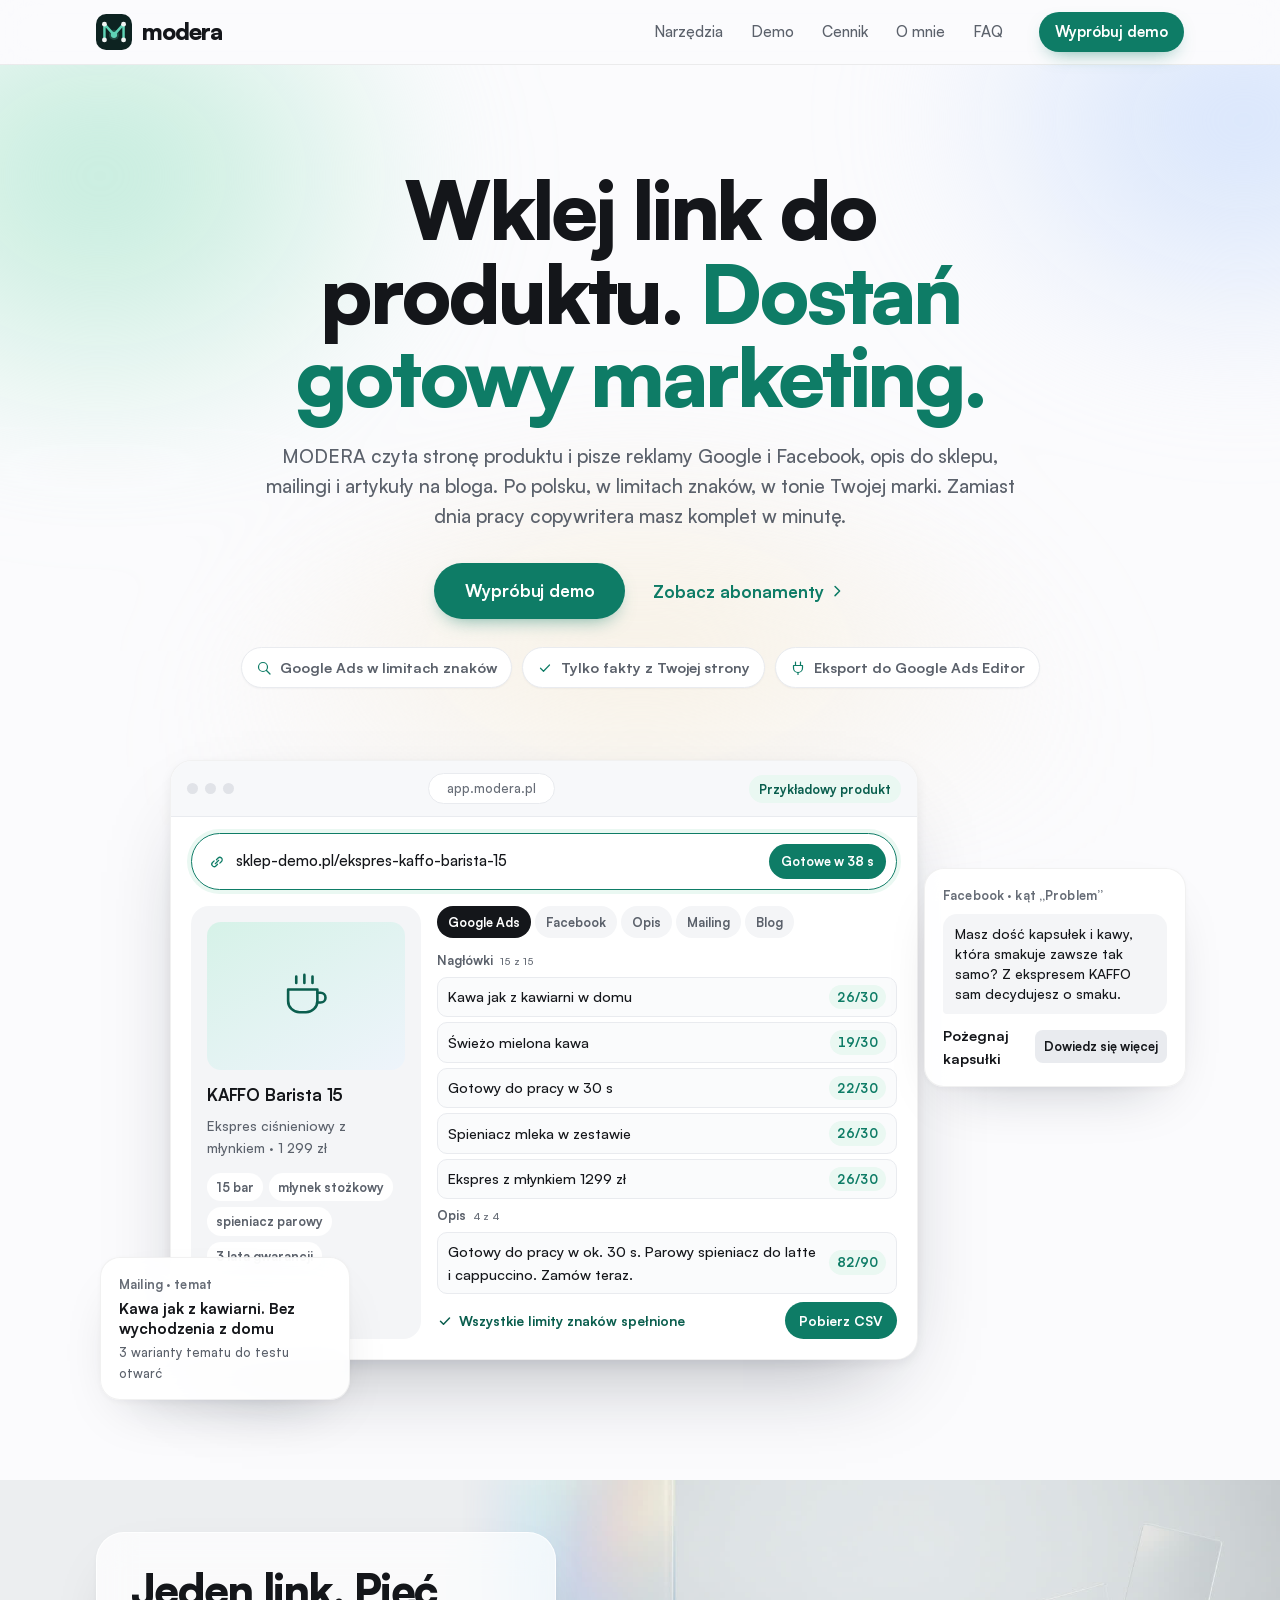
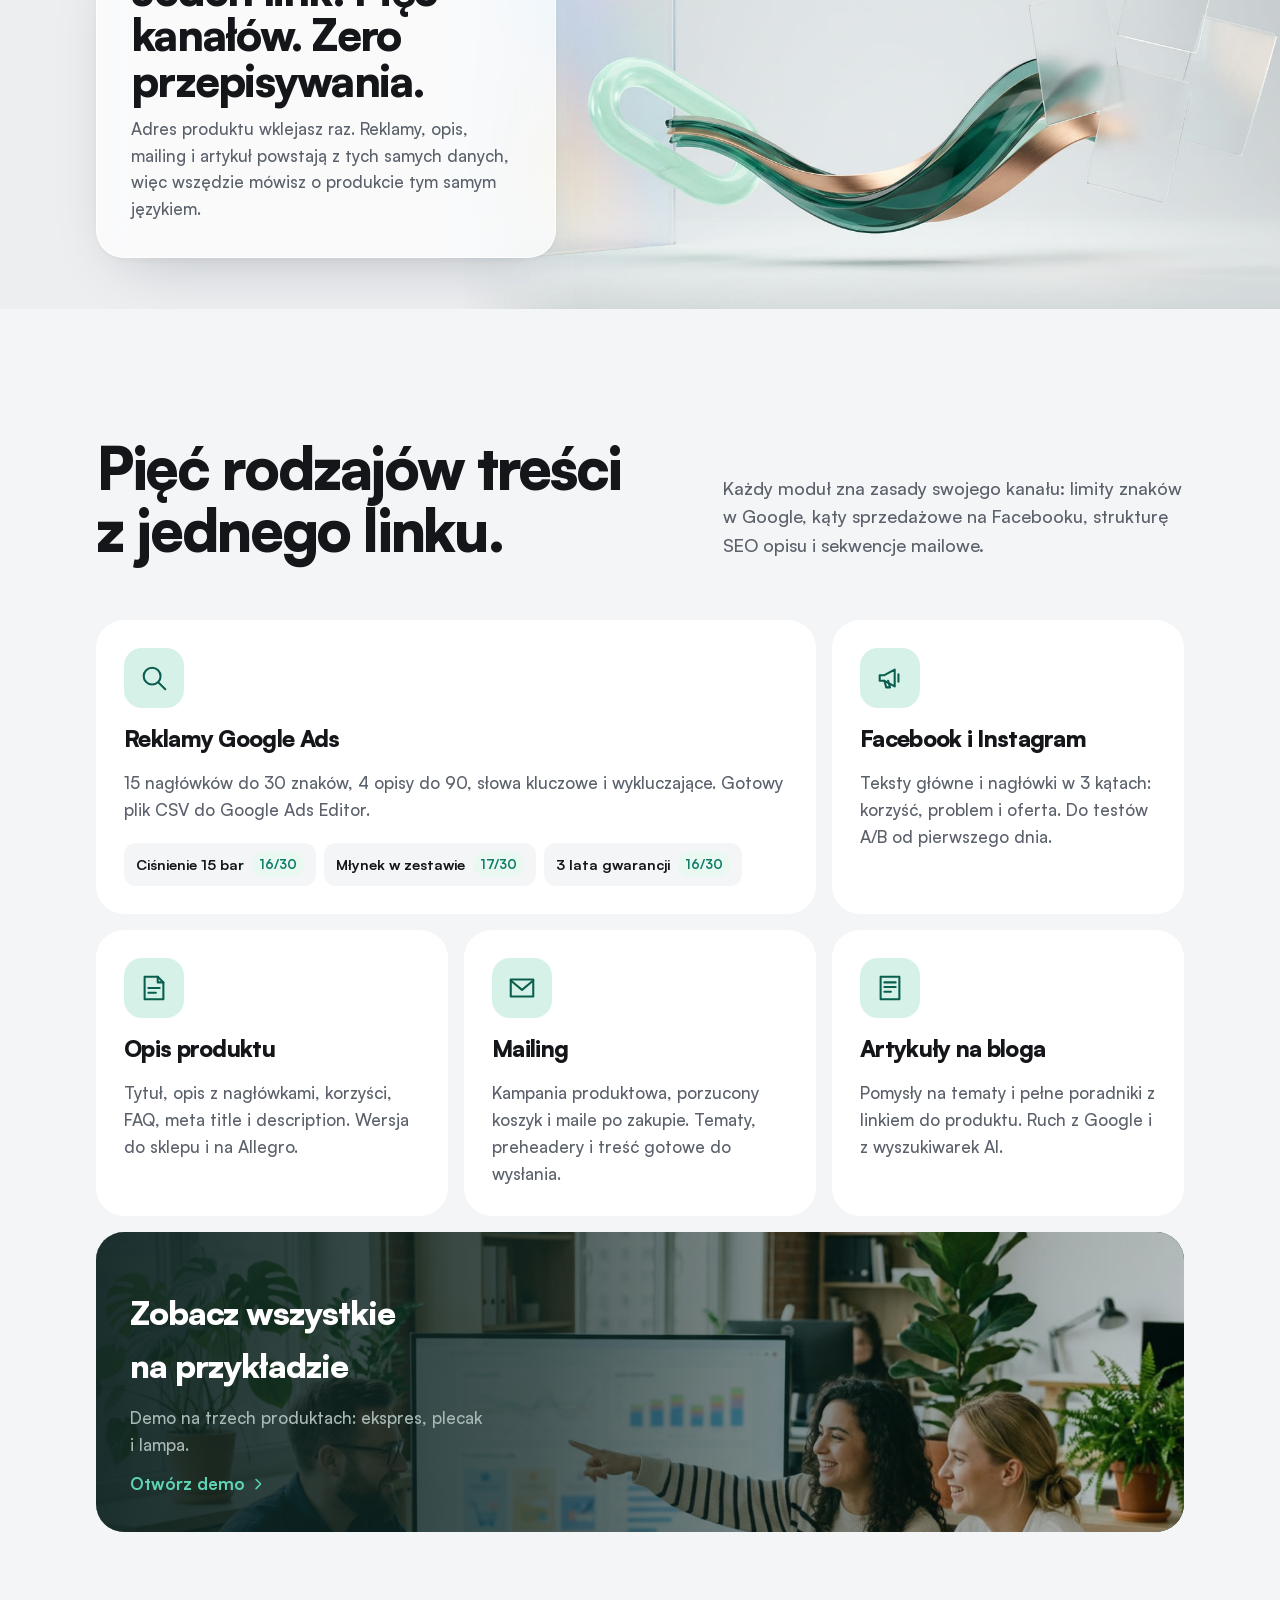
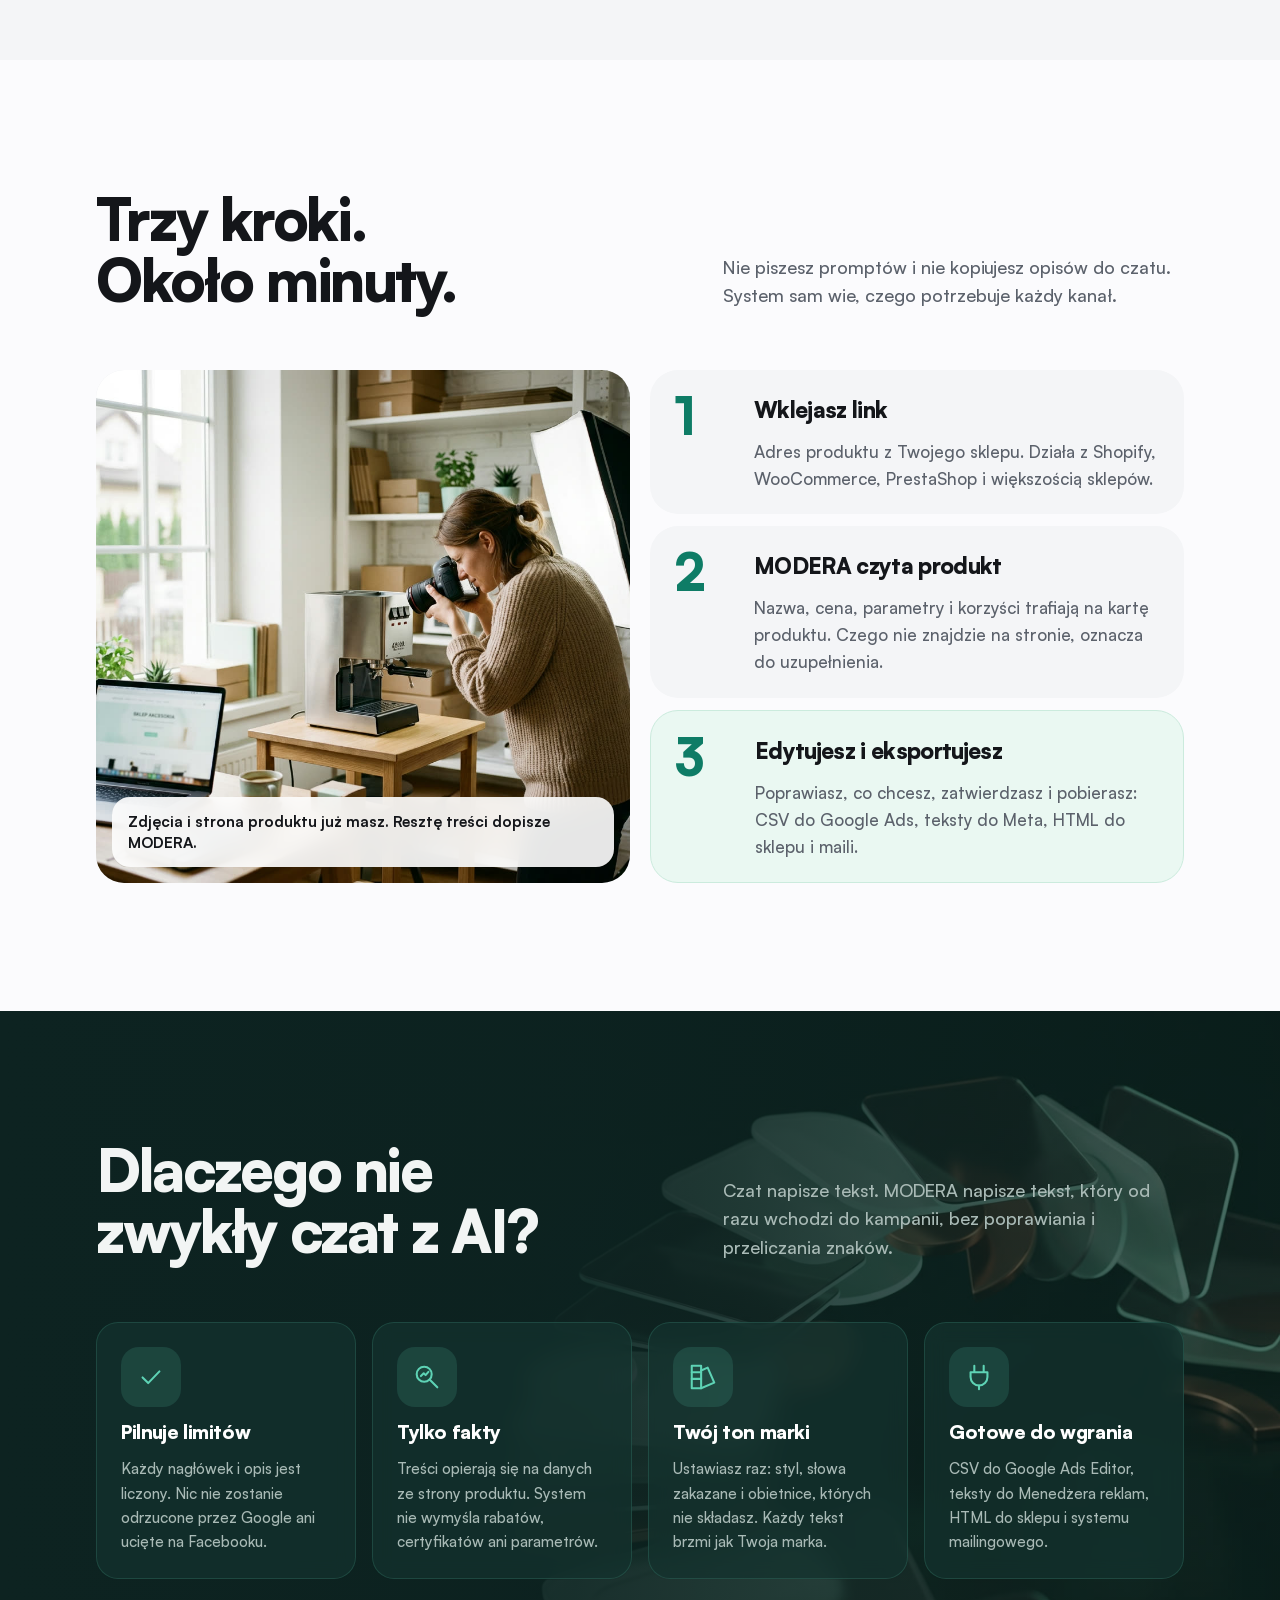
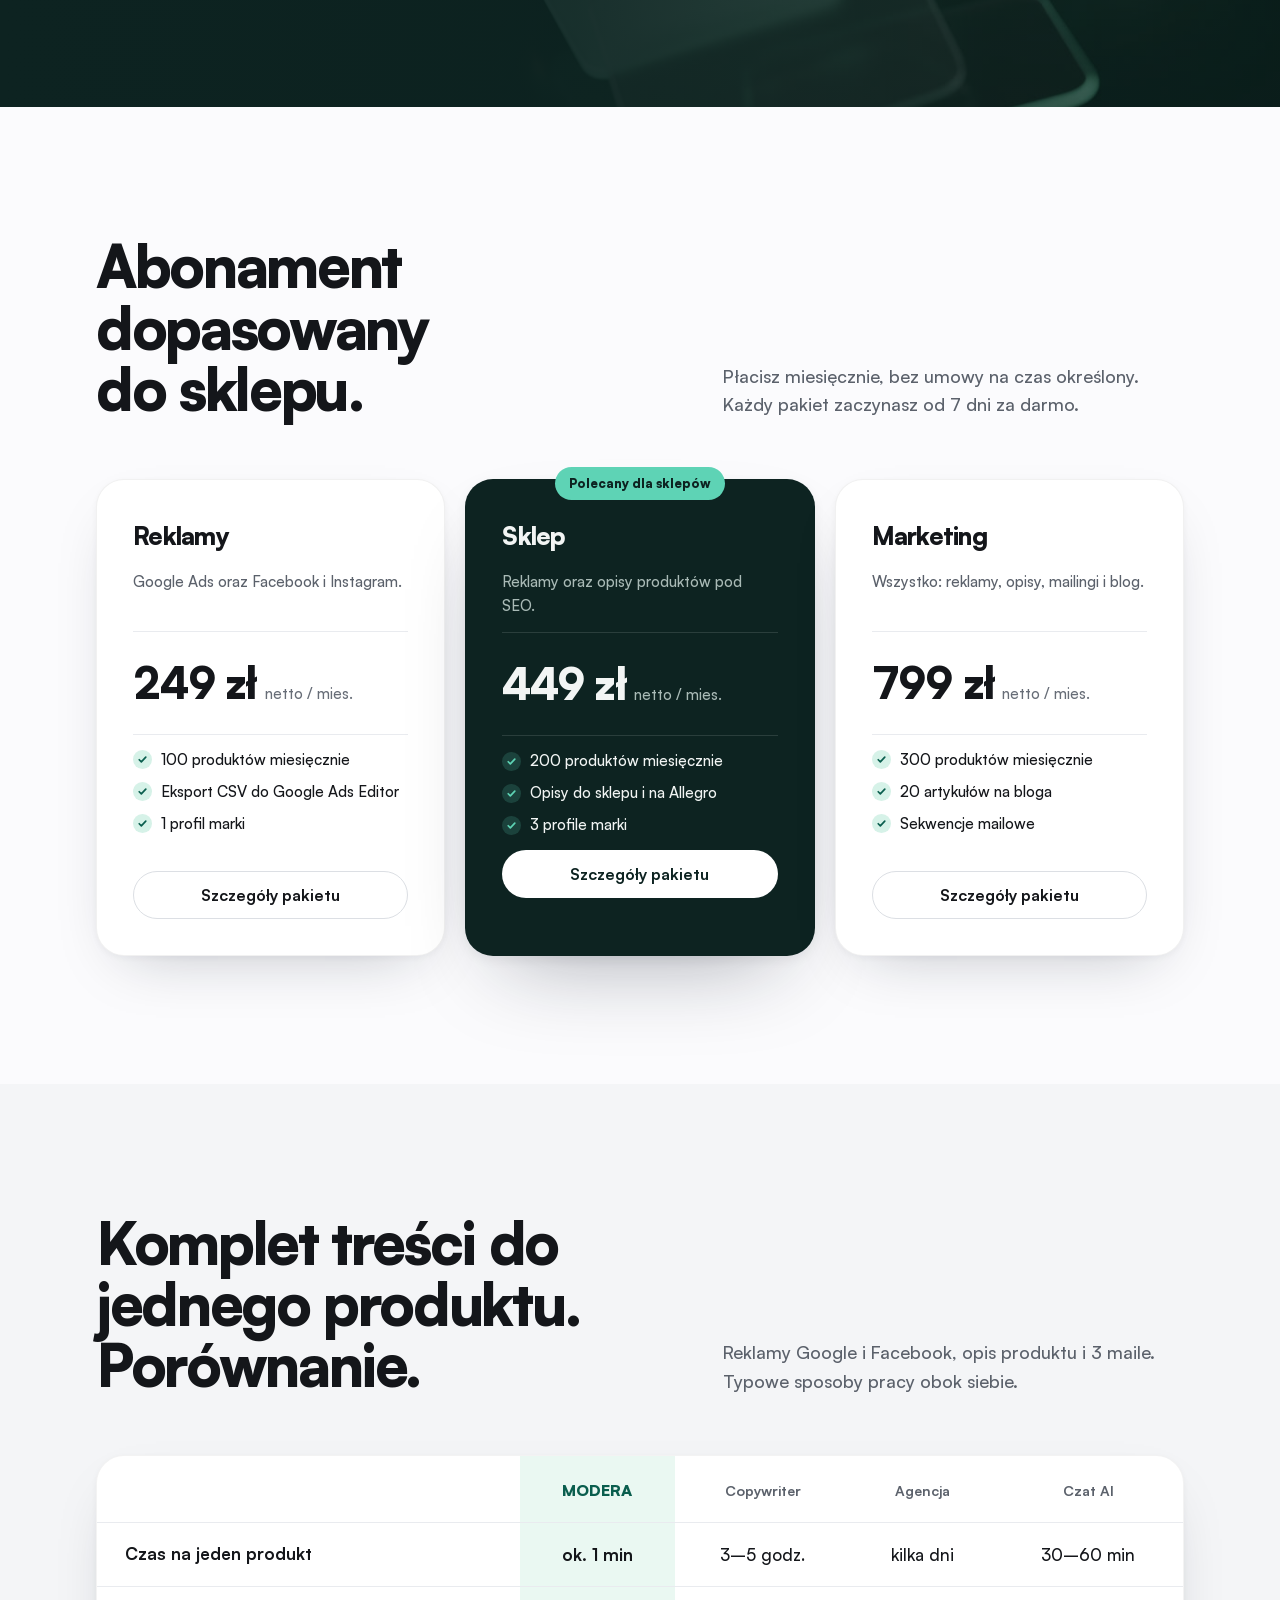
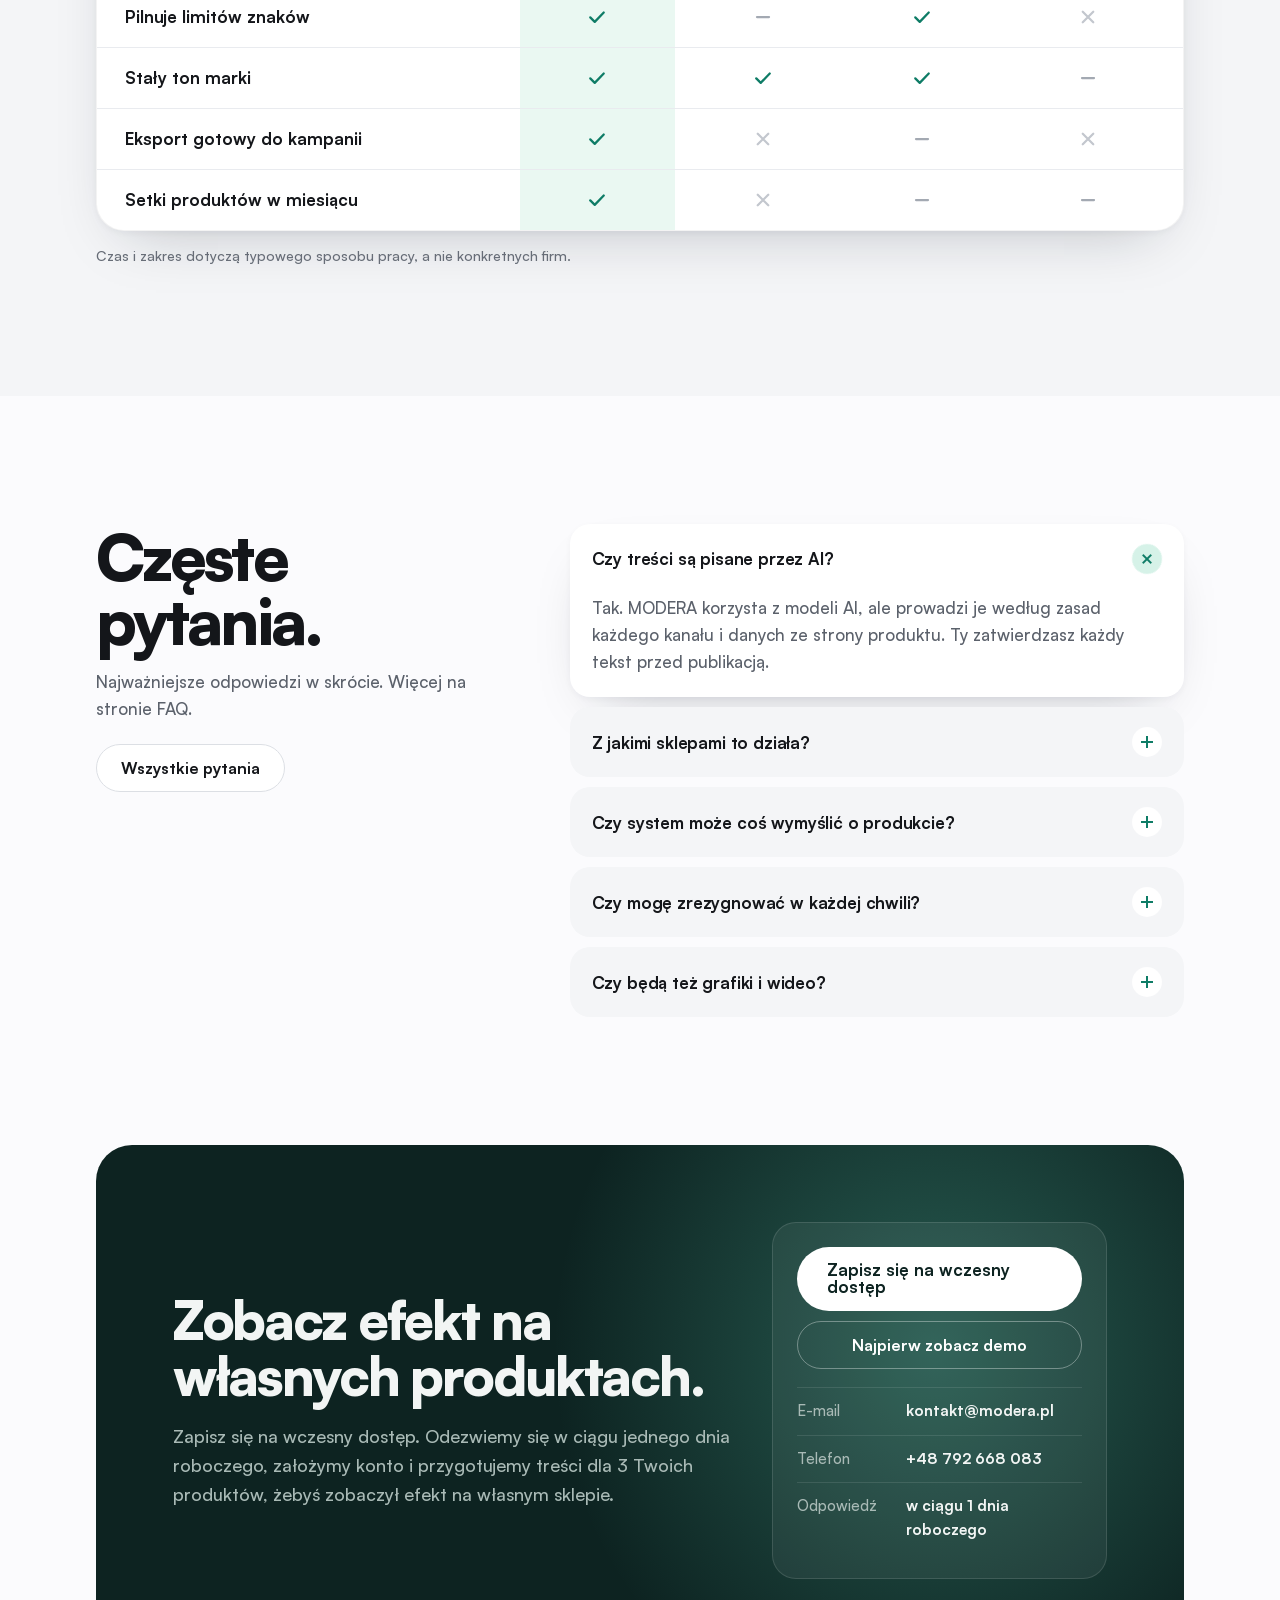
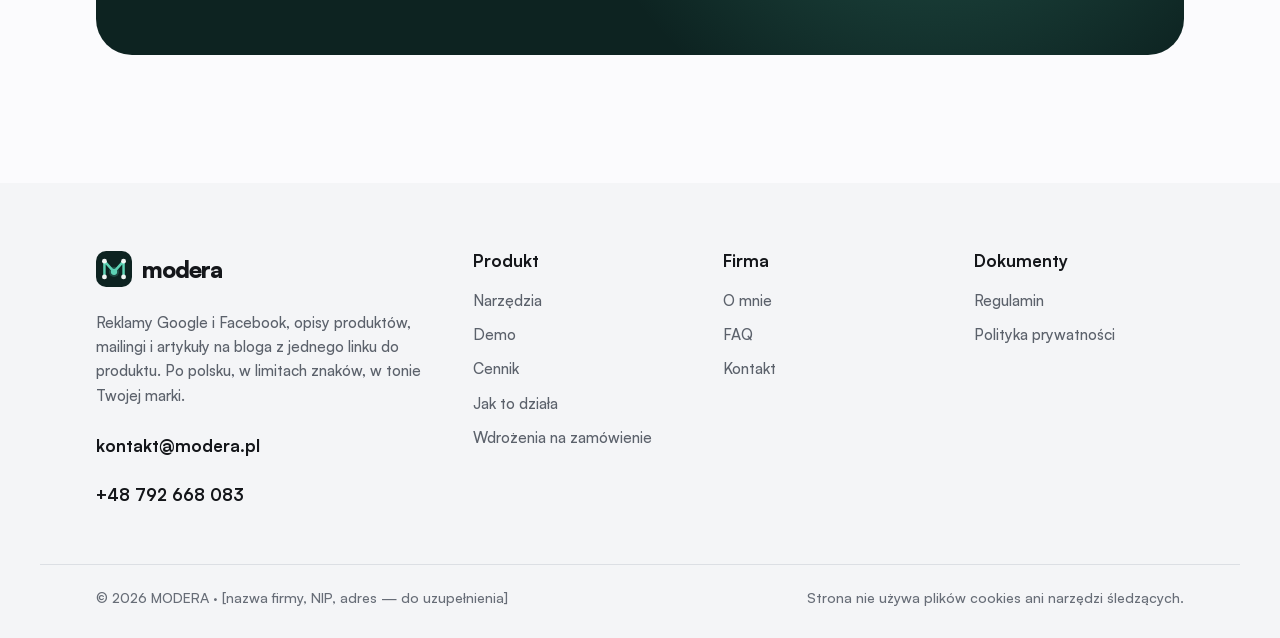
==== commit 92758baf: "Animacje 3D (wstęga link→karty, karty w ciemnej sekcji) i zdjęcia tematyczne" ====
--- a/index.html
+++ b/index.html
@@ -142,6 +142,16 @@
   </div>
 </section>
 
+<section class="statement" aria-labelledby="st-h">
+  <video class="statement__video" muted loop playsinline preload="none" poster="assets/video/flow.jpg" aria-hidden="true"><source src="assets/video/flow.mp4" type="video/mp4"></video>
+  <div class="wrap statement__in">
+    <div class="statement__card">
+      <h2 id="st-h">Jeden link. Pięć kanałów. Zero przepisywania.</h2>
+      <p>Adres produktu wklejasz raz. Reklamy, opis, mailing i artykuł powstają z tych samych danych, więc wszędzie mówisz o produkcie tym samym językiem.</p>
+    </div>
+  </div>
+</section>
+
 <section class="sec sec--grey" id="narzedzia" aria-labelledby="mod-h">
   <div class="wrap">
     <div class="head">
@@ -175,7 +185,7 @@
         <h3>Artykuły na bloga</h3>
         <p>Pomysły na tematy i pełne poradniki z linkiem do produktu. Ruch z Google i z wyszukiwarek AI.</p>
       </article>
-      <a class="mt mt--cta" href="demo.html">
+      <a class="mt mt--cta mt--photo" href="demo.html"><img src="assets/team.jpg" alt="" loading="lazy" width="1200" height="896">
         <h3>Zobacz wszystkie na przykładzie</h3>
         <p>Demo na trzech produktach: ekspres, plecak i lampa.</p>
         <span class="textlink textlink--light">Otwórz demo <svg class="ic"><use href="#i-chev"/></svg></span>
@@ -190,15 +200,19 @@
       <h2 id="how-h">Trzy kroki. Około minuty.</h2>
       <p>Nie piszesz promptów i nie kopiujesz opisów do czatu. System sam wie, czego potrzebuje każdy kanał.</p>
     </div>
-    <ol class="steps3">
+    <div class="how">
+      <figure class="how__photo"><img src="assets/owner.jpg" alt="Właścicielka sklepu internetowego robi zdjęcie ekspresu do kawy w domowym studiu" loading="lazy" width="1200" height="896"><figcaption>Zdjęcia i strona produktu już masz. Resztę treści dopisze MODERA.</figcaption></figure>
+    <ol class="steps3 steps3--stack">
       <li><span class="steps3__n">1</span><h3>Wklejasz link</h3><p>Adres produktu z Twojego sklepu. Działa z Shopify, WooCommerce, PrestaShop i większością sklepów.</p></li>
       <li><span class="steps3__n">2</span><h3>MODERA czyta produkt</h3><p>Nazwa, cena, parametry i korzyści trafiają na kartę produktu. Czego nie znajdzie na stronie, oznacza do uzupełnienia.</p></li>
       <li class="steps3__end"><span class="steps3__n">3</span><h3>Edytujesz i eksportujesz</h3><p>Poprawiasz, co chcesz, zatwierdzasz i pobierasz: CSV do Google Ads, teksty do Meta, HTML do sklepu i maili.</p></li>
     </ol>
-  </div>
-</section>
-
-<section class="sec sec--dark" aria-labelledby="why-h">
+    </div>
+  </div>
+</section>
+
+<section class="sec sec--dark sec--video" aria-labelledby="why-h">
+  <video class="sec__video" muted loop playsinline preload="none" poster="assets/video/cards.jpg" aria-hidden="true"><source src="assets/video/cards.mp4" type="video/mp4"></video>
   <div class="wrap">
     <div class="head head--light">
       <h2 id="why-h">Dlaczego nie zwykły czat z&nbsp;AI?</h2>
--- a/styles.css
+++ b/styles.css
@@ -1138,3 +1138,59 @@
 .dsteps[hidden],.dapp__note[hidden]{display:none}
 .plans--4 .plan__price b{font-size:clamp(1.8rem,2.4vw,2.3rem);white-space:nowrap}
 @media (max-width:640px){.pc{grid-template-columns:72px 1fr;column-gap:12px;align-items:center}.pc .pc__img{grid-row:span 3;max-width:none;aspect-ratio:1}.pc .pc__img .ic{width:34px;height:34px}.pc>*:not(.pc__img){grid-column:2}.pc .pc__cat{margin-top:0}.pc .pc__facts,.pc .pc__h,.pc .pc__aud,.pc .pc__ben,.pc .pc__src{display:none}.pc h3{font-size:1rem}.pc__price{font-size:1.15rem}}
+
+/* =================== MEDIA: wideo i zdjęcia =================== */
+.statement{position:relative;overflow:hidden;isolation:isolate;min-height:clamp(420px,46vw,620px);display:flex;align-items:flex-end;background:#E9ECEE url(assets/video/flow.jpg) center/cover no-repeat}
+.statement__video{position:absolute;inset:0;width:100%;height:100%;object-fit:cover;z-index:-1}
+.statement::after{content:"";position:absolute;inset:auto 0 0 0;height:55%;z-index:-1;background:linear-gradient(180deg,rgba(251,251,253,0),rgba(251,251,253,.55));pointer-events:none}
+.statement__in{width:100%;padding-bottom:clamp(28px,4vw,56px)}
+.statement__card{max-width:560px;background:rgba(255,255,255,.72);-webkit-backdrop-filter:blur(18px) saturate(1.4);backdrop-filter:blur(18px) saturate(1.4);border:1px solid rgba(255,255,255,.8);border-radius:var(--r);padding:clamp(22px,3vw,34px);box-shadow:var(--shadow)}
+.statement__card h2{font-size:clamp(1.8rem,3.4vw,2.8rem);line-height:1.05;letter-spacing:-.04em}
+.statement__card p{margin-top:12px;color:var(--ink-2);font-size:1.05rem}
+
+.how{display:grid;grid-template-columns:minmax(0,1fr) minmax(0,1fr);gap:20px;align-items:stretch}
+.how__photo{position:relative;margin:0;border-radius:var(--r);overflow:hidden;min-height:420px;background:var(--grey-2)}
+.how__photo img{position:absolute;inset:0;width:100%;height:100%;object-fit:cover;object-position:60% 40%}
+.how__photo figcaption{position:absolute;left:16px;right:16px;bottom:16px;background:rgba(255,255,255,.9);-webkit-backdrop-filter:blur(12px);backdrop-filter:blur(12px);border-radius:18px;padding:14px 16px;font-weight:700;font-size:.95rem;line-height:1.4}
+.steps3--stack{grid-template-columns:1fr;gap:12px}
+.steps3--stack li{display:grid;grid-template-columns:64px 1fr;column-gap:16px;padding:22px 24px;align-items:start}
+.steps3--stack .steps3__n{grid-row:span 2;font-size:3.2rem}
+.steps3--stack h3{margin-top:0}
+
+.sec--video{position:relative;overflow:hidden;isolation:isolate}
+.sec__video{position:absolute;inset:0;width:100%;height:100%;object-fit:cover;object-position:right center;z-index:-2;opacity:.55}
+.sec--video::before{content:"";position:absolute;inset:0;z-index:-1;background:linear-gradient(90deg,var(--dark) 0%,rgba(13,35,33,.86) 45%,rgba(13,35,33,.35) 100%);pointer-events:none}
+.sec--video .whys article{background:rgba(20,51,47,.72);-webkit-backdrop-filter:blur(10px);backdrop-filter:blur(10px)}
+
+.mt--photo{position:relative;overflow:hidden;isolation:isolate;min-height:260px}
+.mt--photo img{position:absolute;inset:0;width:100%;height:100%;object-fit:cover;z-index:-2;transition:transform 1.2s var(--ease)}
+.mt--photo::before{content:"";position:absolute;inset:0;z-index:-1;background:linear-gradient(180deg,rgba(13,35,33,.15) 0%,rgba(13,35,33,.92) 70%)}
+.mt--photo:hover img{transform:scale(1.04)}
+
+@media (max-width:900px){
+  .how{grid-template-columns:1fr}
+  .how__photo{min-height:0;aspect-ratio:4/3}
+  .sec__video{opacity:.35}
+  .sec--video::before{background:linear-gradient(180deg,rgba(13,35,33,.6),var(--dark) 70%)}
+}
+@media (max-width:640px){
+  .statement{min-height:520px;background-position:30% center}
+  .statement__video{object-position:30% center}
+  .steps3--stack li{grid-template-columns:48px 1fr;padding:18px}
+  .steps3--stack .steps3__n{font-size:2.4rem}
+}
+@media (prefers-reduced-motion:reduce){.statement__video,.sec__video{display:none}}
+.mods .mt--photo{grid-column:1/-1;min-height:300px;padding:34px}
+.mt--photo img{object-position:center 35%}
+.mt--photo::before{background:linear-gradient(90deg,rgba(13,35,33,.94) 0%,rgba(13,35,33,.75) 40%,rgba(13,35,33,.1) 100%)}
+.mt--photo h3{font-size:clamp(1.6rem,2.6vw,2.2rem);max-width:14ch}
+.mt--photo p{max-width:30ch}
+@media (max-width:640px){.mt--photo::before{background:linear-gradient(180deg,rgba(13,35,33,.2) 0%,rgba(13,35,33,.94) 65%)}}
+/* statement: animacja obok karty, nie pod nią */
+.statement{background:#ECEEF0;align-items:center}
+.statement__video{left:auto;right:0;width:72%;-webkit-mask-image:linear-gradient(90deg,transparent 0,#000 22%);mask-image:linear-gradient(90deg,transparent 0,#000 22%)}
+.statement::after{display:none}
+.statement__in{padding-top:clamp(28px,4vw,56px)}
+@media (max-width:900px){.statement{display:block;min-height:0;padding-bottom:28px;background:#ECEEF0}.statement__video{position:relative;inset:auto;width:100%;height:auto;aspect-ratio:16/9;object-fit:cover;object-position:40% center;-webkit-mask-image:linear-gradient(180deg,#000 75%,transparent);mask-image:linear-gradient(180deg,#000 75%,transparent);z-index:0}.statement__in{padding-top:0;margin-top:-24px;position:relative;z-index:1}}
+@media (min-width:901px){.statement__video{width:64%;object-position:12% center;-webkit-mask-image:linear-gradient(90deg,transparent 0,#000 14%);mask-image:linear-gradient(90deg,transparent 0,#000 14%)}.statement__card{max-width:460px}}
+@media (min-width:901px){.statement{min-height:clamp(380px,31vw,460px)}.statement__video{object-position:30% center}}
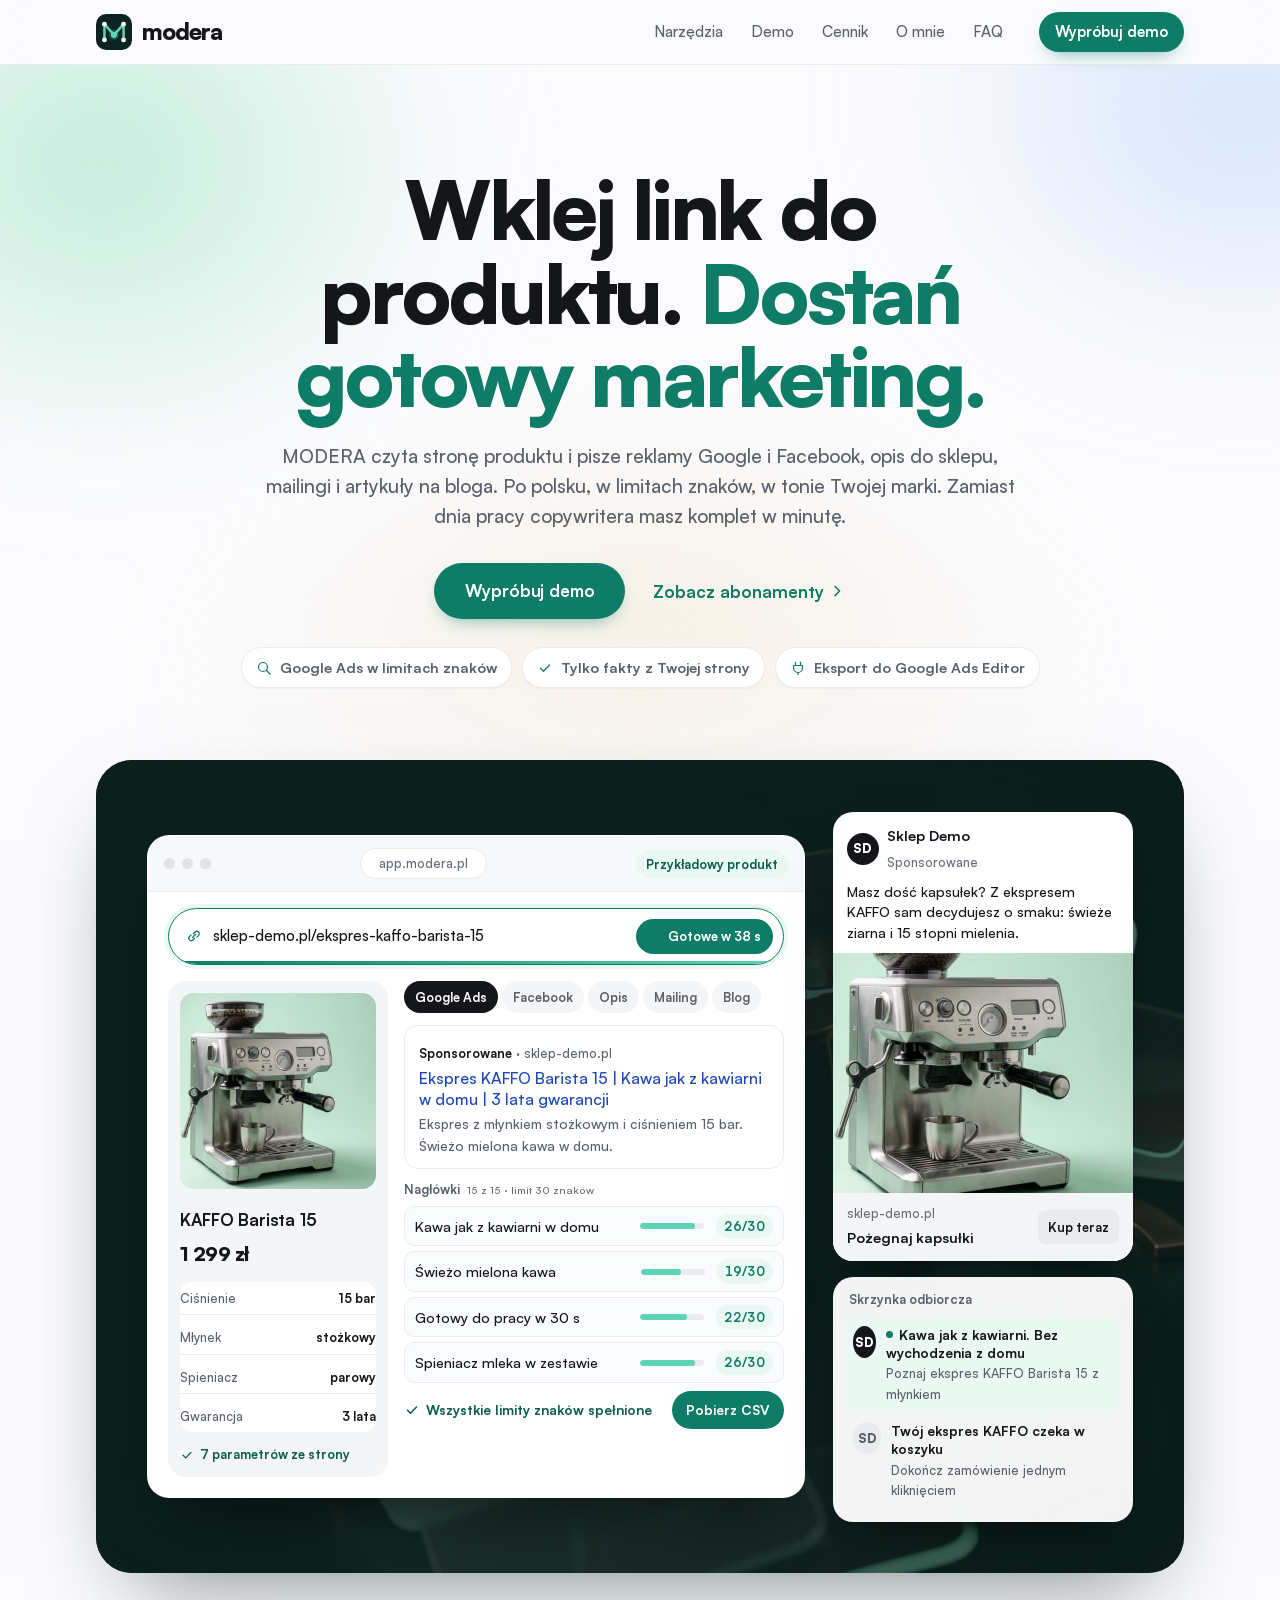
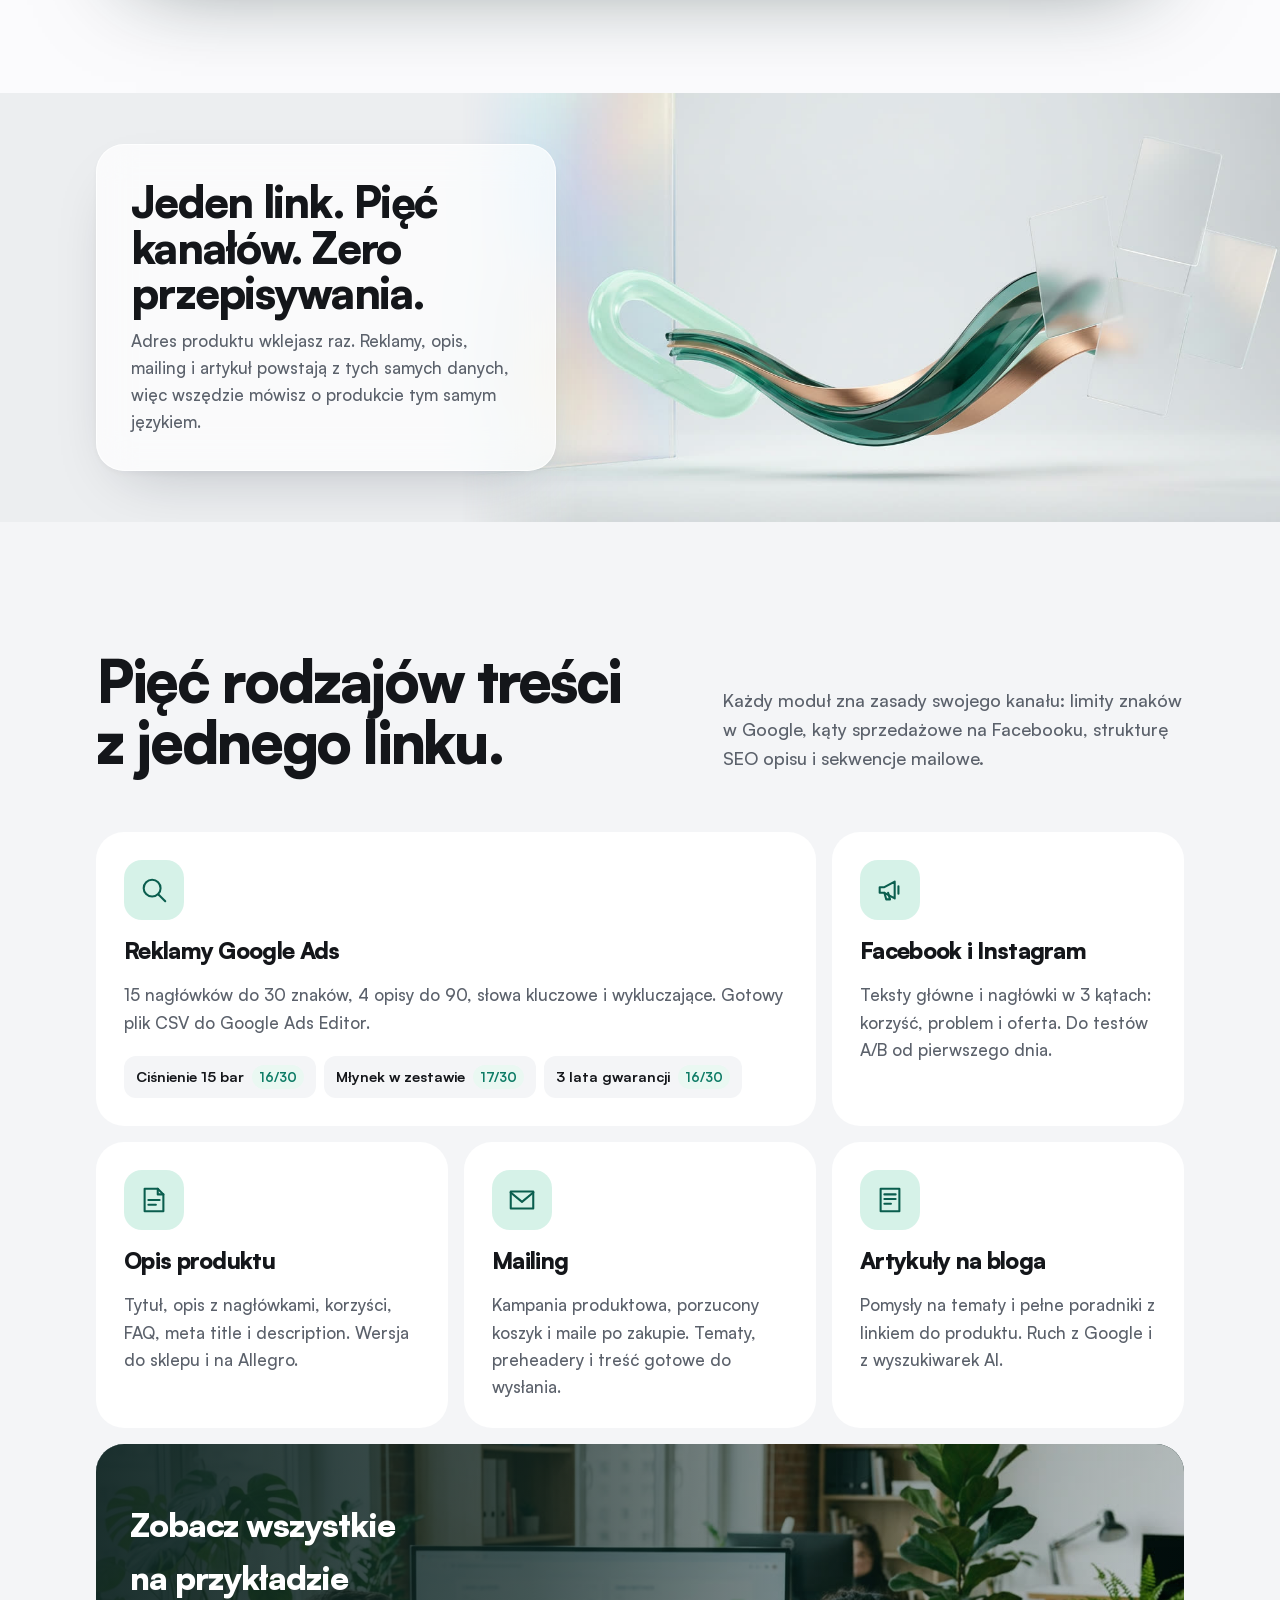
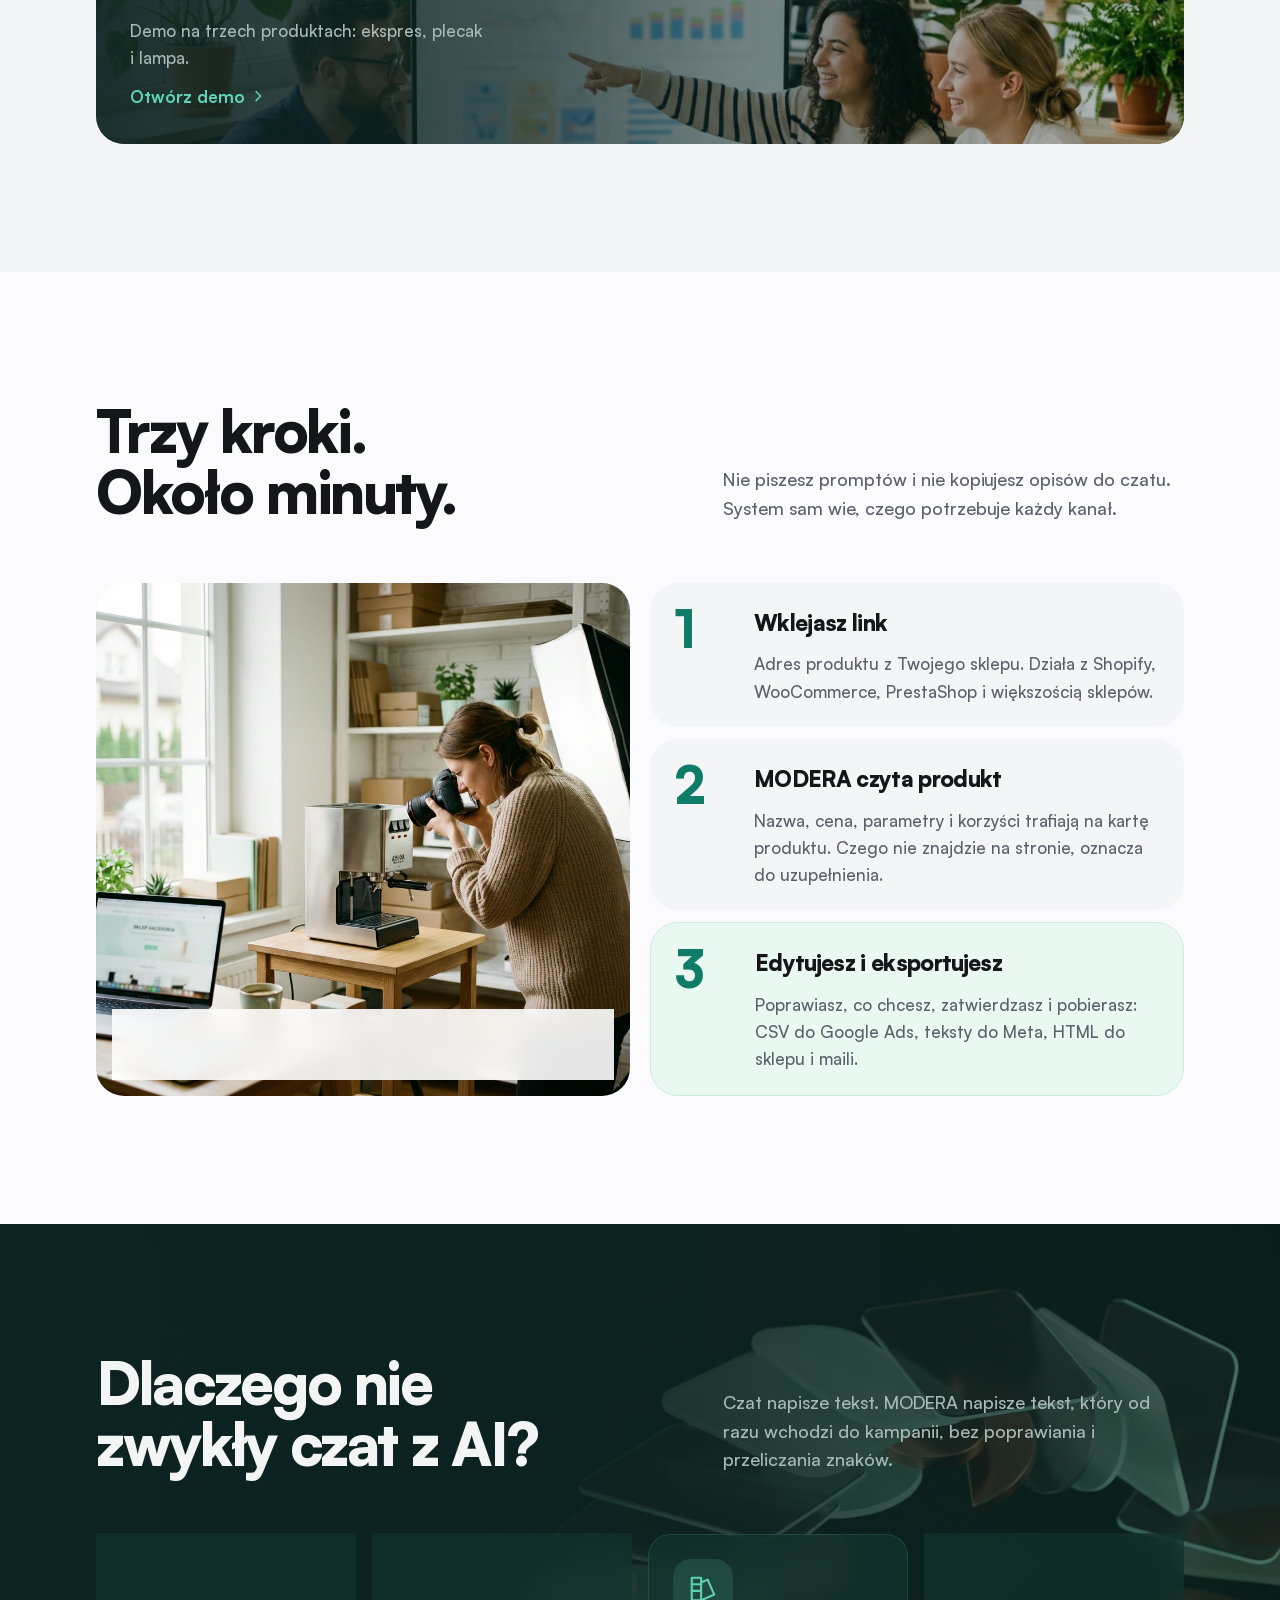
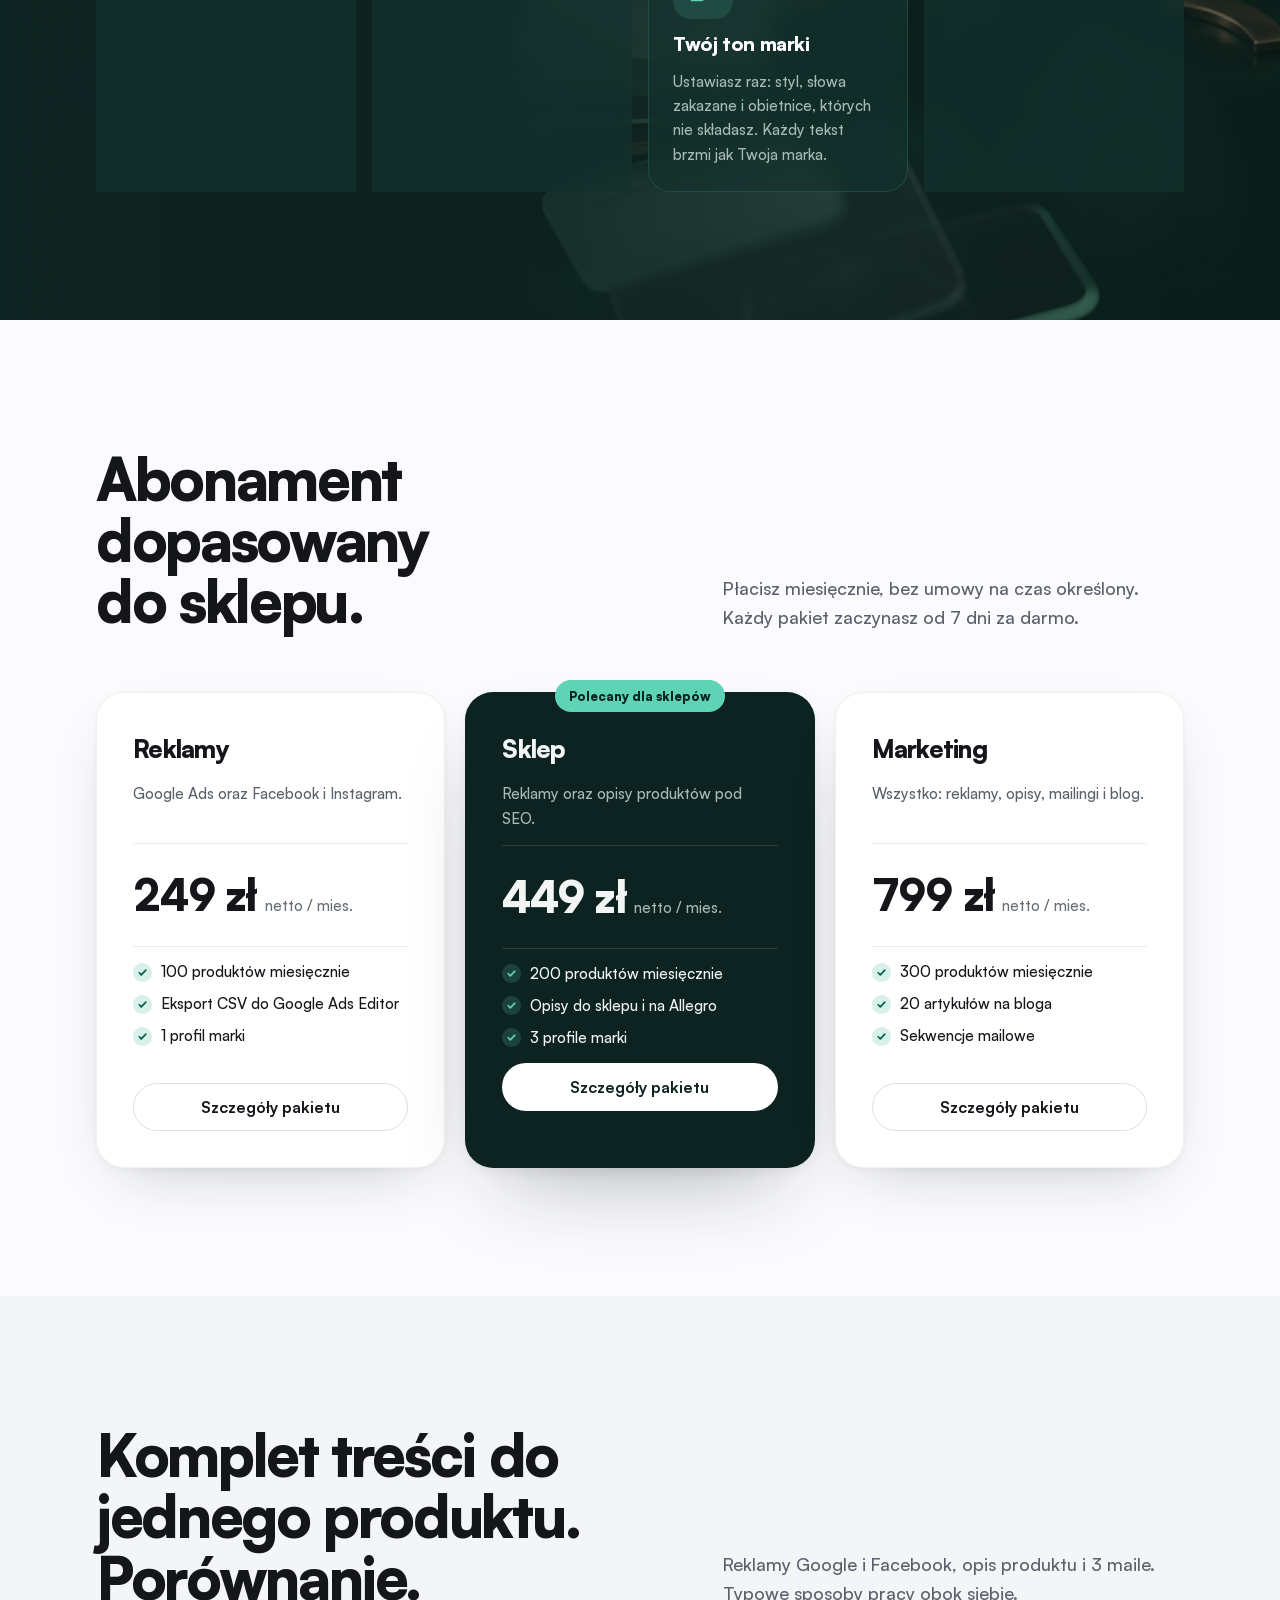
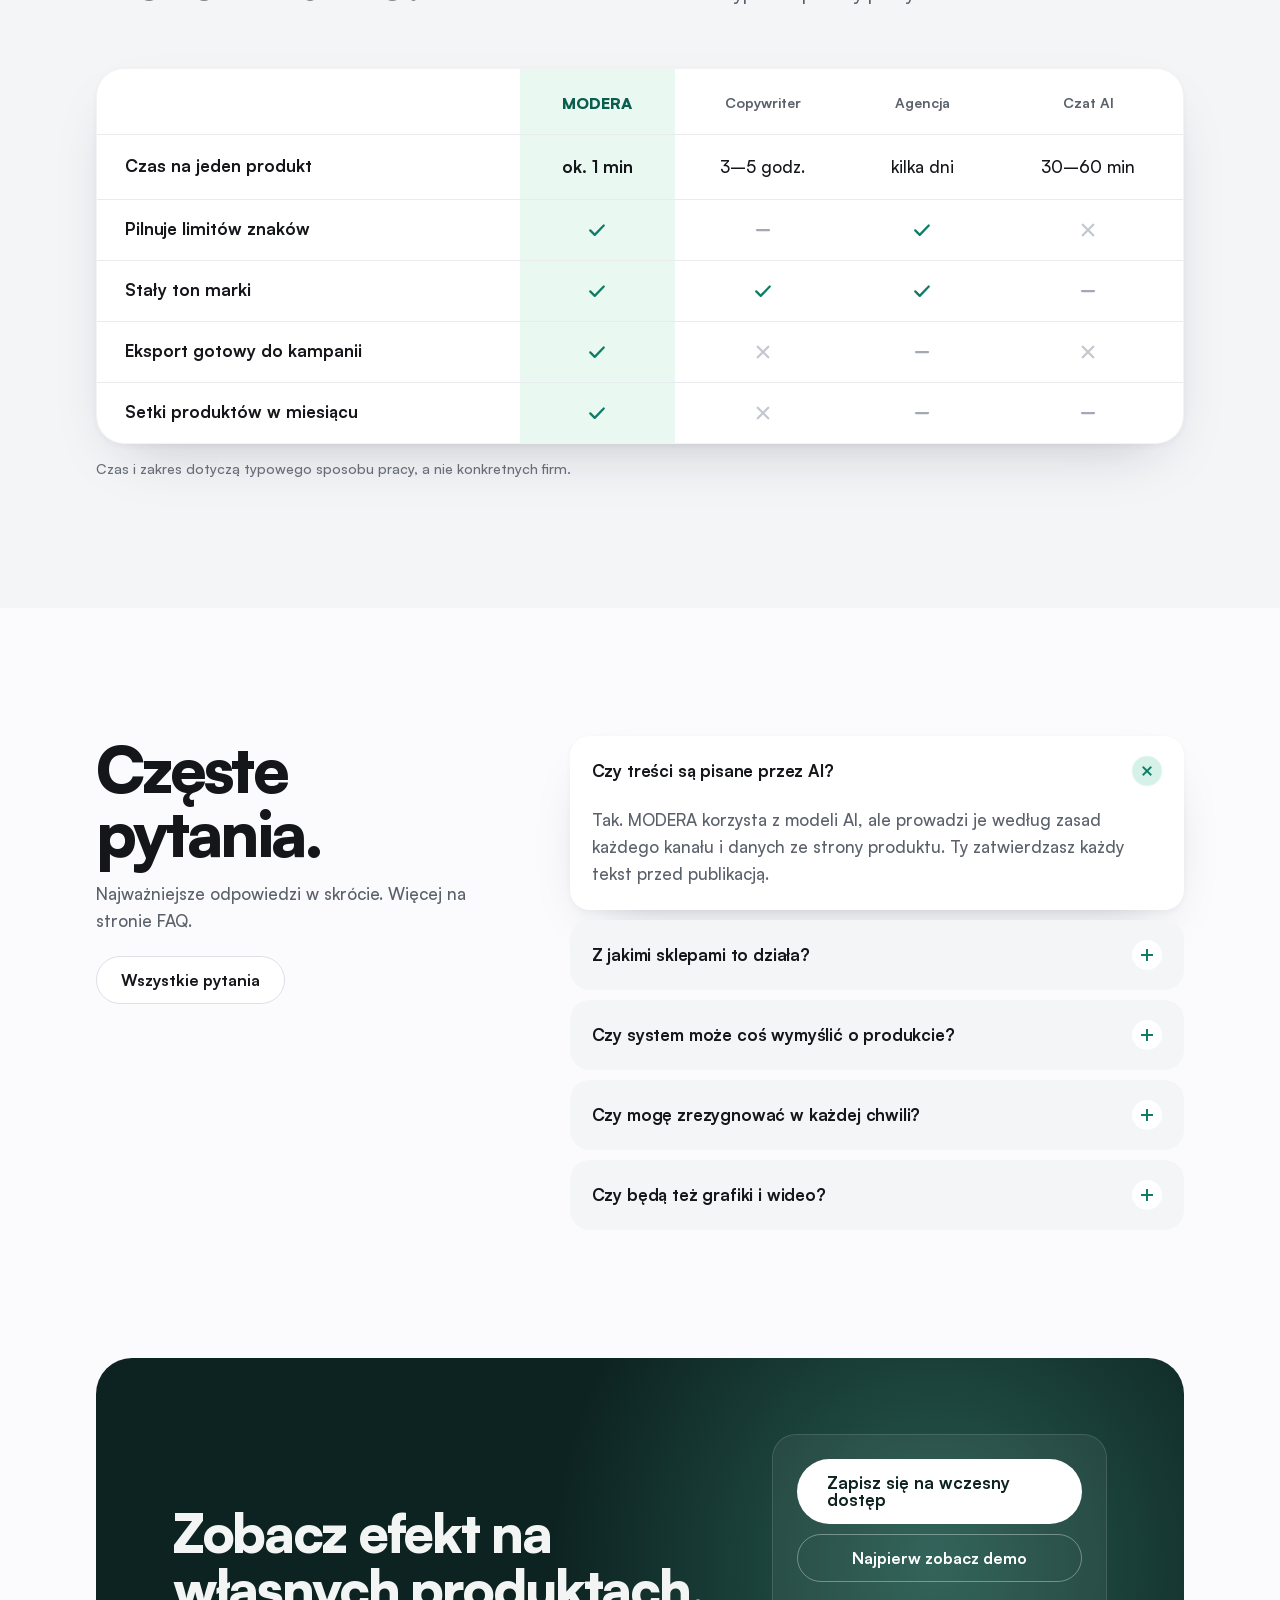
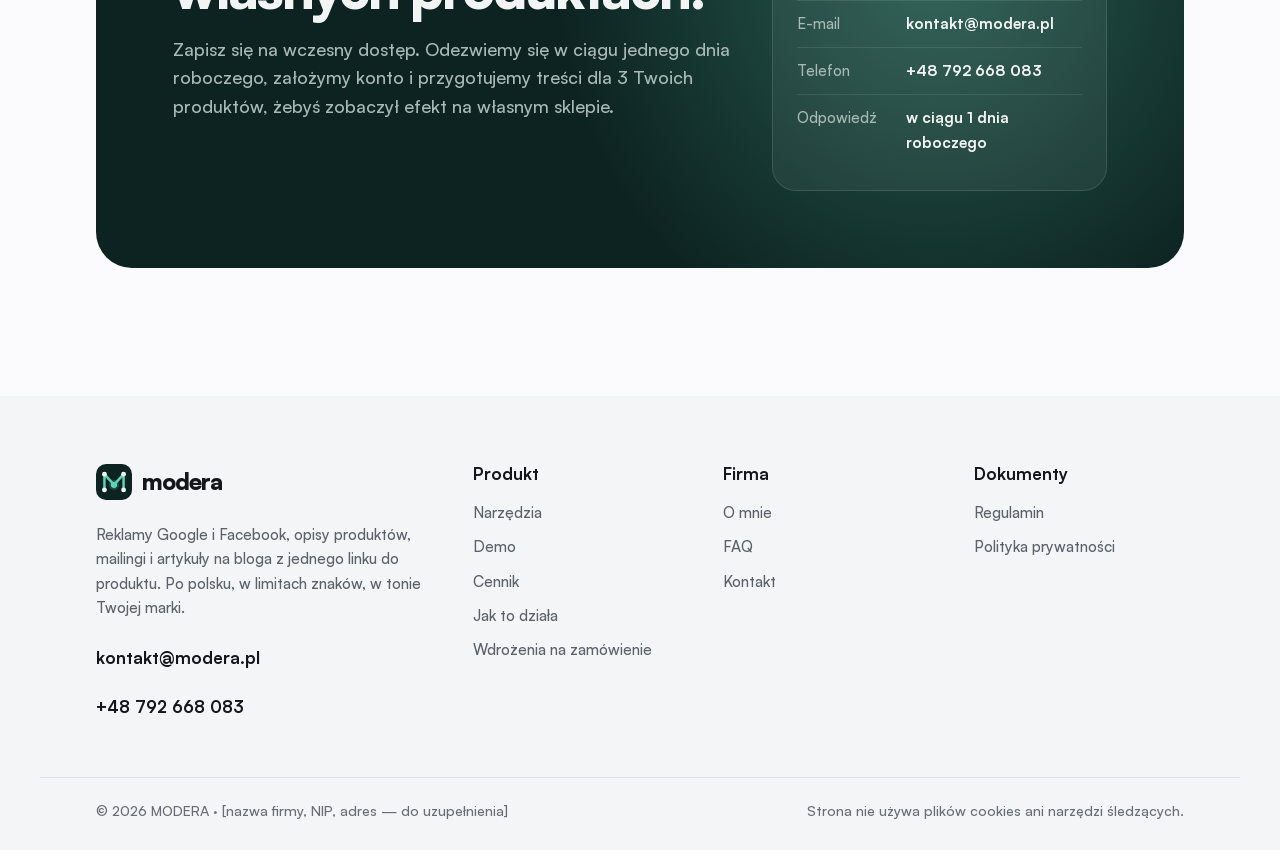
==== commit 5f875752: "Nowy panel w hero, zdjęcia produktów, animacje w demo i cenniku" ====
--- a/index.html
+++ b/index.html
@@ -99,44 +99,46 @@
   </div>
 
   <div class="wrap">
-    <div class="stage stage--gen">
-      <figure class="gen" aria-label="Podgląd panelu MODERA na przykładowym produkcie">
+    <div class="showcase">
+      <video class="showcase__bg" muted loop playsinline preload="none" poster="assets/video/cards.jpg" aria-hidden="true"><source src="assets/video/cards.mp4" type="video/mp4"></video>
+      <figure class="gen gen--v2" aria-label="Podgląd panelu MODERA na przykładowym produkcie">
         <div class="browser__bar"><i></i><i></i><i></i><span>app.modera.pl</span><em class="pui__demo">Przykładowy produkt</em></div>
-        <div class="gen__url"><svg class="ic" aria-hidden="true"><use href="#i-link"/></svg><span class="gen__link">sklep-demo.pl/ekspres-kaffo-barista-15</span><span class="gen__go">Gotowe w 38 s</span></div>
+        <div class="gen__url"><svg class="ic" aria-hidden="true"><use href="#i-link"/></svg><span class="gen__link">sklep-demo.pl/ekspres-kaffo-barista-15</span><span class="gen__go"><svg class="ic" aria-hidden="true"><use href="#i-yes"/></svg>Gotowe w 38 s</span><i class="gen__prog" aria-hidden="true"></i></div>
         <div class="gen__body">
           <div class="gen__prod">
-            <div class="pc__img"><svg class="ic" aria-hidden="true"><use href="#i-cup"/></svg></div>
-            <b>KAFFO Barista 15</b><span>Ekspres ciśnieniowy z młynkiem · 1 299 zł</span>
-            <ul><li>15 bar</li><li>młynek stożkowy</li><li>spieniacz parowy</li><li>3 lata gwarancji</li></ul>
+            <img src="assets/prod-kaffo.jpg" alt="Ekspres ciśnieniowy z młynkiem KAFFO Barista 15" width="600" height="600">
+            <b>KAFFO Barista 15</b>
+            <span class="gen__price">1 299 zł</span>
+            <ul class="gen__facts"><li><em>Ciśnienie</em>15 bar</li><li><em>Młynek</em>stożkowy</li><li><em>Spieniacz</em>parowy</li><li><em>Gwarancja</em>3 lata</li></ul>
+            <p class="gen__ok"><svg class="ic" aria-hidden="true"><use href="#i-yes"/></svg>7 parametrów ze strony</p>
           </div>
           <div class="gen__out">
             <div class="gen__tabs" aria-hidden="true"><span class="is-on">Google Ads</span><span>Facebook</span><span>Opis</span><span>Mailing</span><span>Blog</span></div>
-            <p class="gen__h">Nagłówki <small>15 z 15</small></p>
+            <div class="gen__serp"><small><b>Sponsorowane</b> · sklep-demo.pl</small><p>Ekspres KAFFO Barista 15 | Kawa jak z kawiarni w domu | 3 lata gwarancji</p><span>Ekspres z młynkiem stożkowym i ciśnieniem 15 bar. Świeżo mielona kawa w domu.</span></div>
+            <p class="gen__h">Nagłówki <small>15 z 15 · limit 30 znaków</small></p>
             <ul class="gen__rows">
-              <li>Kawa jak z kawiarni w domu<span class="cc">26/30</span></li>
-              <li>Świeżo mielona kawa<span class="cc">19/30</span></li>
-              <li>Gotowy do pracy w 30 s<span class="cc">22/30</span></li>
-              <li>Spieniacz mleka w zestawie<span class="cc">26/30</span></li>
-              <li>Ekspres z młynkiem 1299 zł<span class="cc">26/30</span></li>
-            </ul>
-            <p class="gen__h">Opis <small>4 z 4</small></p>
-            <ul class="gen__rows">
-              <li>Gotowy do pracy w ok. 30 s. Parowy spieniacz do latte i cappuccino. Zamów teraz.<span class="cc">82/90</span></li>
+              <li><span>Kawa jak z kawiarni w domu</span><i style="--w:87%"></i><span class="cc">26/30</span></li>
+              <li><span>Świeżo mielona kawa</span><i style="--w:63%"></i><span class="cc">19/30</span></li>
+              <li><span>Gotowy do pracy w 30 s</span><i style="--w:73%"></i><span class="cc">22/30</span></li>
+              <li><span>Spieniacz mleka w zestawie</span><i style="--w:87%"></i><span class="cc">26/30</span></li>
             </ul>
             <div class="gen__export"><span><svg class="ic" aria-hidden="true"><use href="#i-yes"/></svg>Wszystkie limity znaków spełnione</span><span class="gen__btn">Pobierz CSV</span></div>
           </div>
         </div>
       </figure>
 
-      <div class="float float--fb" aria-hidden="true">
-        <p class="float__title">Facebook · kąt „Problem”</p>
-        <p class="bubble">Masz dość kapsułek i kawy, która smakuje zawsze tak samo? Z ekspresem KAFFO sam decydujesz o smaku.</p>
-        <p class="float__head">Pożegnaj kapsułki <span>Dowiedz się więcej</span></p>
-      </div>
-      <div class="float float--mail" aria-hidden="true">
-        <p class="float__title">Mailing · temat</p>
-        <b>Kawa jak z kawiarni. Bez wychodzenia z domu</b>
-        <span>3 warianty tematu do testu otwarć</span>
+      <div class="showcase__side" aria-hidden="true">
+        <div class="fbad">
+          <header><span class="fb__av">SD</span><div><b>Sklep Demo</b><small>Sponsorowane</small></div></header>
+          <p>Masz dość kapsułek? Z ekspresem KAFFO sam decydujesz o smaku: świeże ziarna i 15 stopni mielenia.</p>
+          <img src="assets/prod-kaffo.jpg" alt="" width="600" height="600">
+          <footer><div><small>sklep-demo.pl</small><b>Pożegnaj kapsułki</b></div><span>Kup teraz</span></footer>
+        </div>
+        <div class="inbox">
+          <p class="inbox__h">Skrzynka odbiorcza</p>
+          <div class="inbox__row is-new"><span class="fb__av">SD</span><div><b>Kawa jak z kawiarni. Bez wychodzenia z domu</b><small>Poznaj ekspres KAFFO Barista 15 z młynkiem</small></div></div>
+          <div class="inbox__row"><span class="fb__av fb__av--soft">SD</span><div><b>Twój ekspres KAFFO czeka w koszyku</b><small>Dokończ zamówienie jednym kliknięciem</small></div></div>
+        </div>
       </div>
     </div>
   </div>
--- a/styles.css
+++ b/styles.css
@@ -1194,3 +1194,125 @@
 @media (max-width:900px){.statement{display:block;min-height:0;padding-bottom:28px;background:#ECEEF0}.statement__video{position:relative;inset:auto;width:100%;height:auto;aspect-ratio:16/9;object-fit:cover;object-position:40% center;-webkit-mask-image:linear-gradient(180deg,#000 75%,transparent);mask-image:linear-gradient(180deg,#000 75%,transparent);z-index:0}.statement__in{padding-top:0;margin-top:-24px;position:relative;z-index:1}}
 @media (min-width:901px){.statement__video{width:64%;object-position:12% center;-webkit-mask-image:linear-gradient(90deg,transparent 0,#000 14%);mask-image:linear-gradient(90deg,transparent 0,#000 14%)}.statement__card{max-width:460px}}
 @media (min-width:901px){.statement{min-height:clamp(380px,31vw,460px)}.statement__video{object-position:30% center}}
+
+/* =================== DROBNE ANIMACJE: demo i cennik =================== */
+.phero .orb{position:absolute;z-index:0;width:clamp(150px,15vw,220px);aspect-ratio:1;border-radius:36px;overflow:hidden;box-shadow:var(--shadow-lg);border:1px solid rgba(255,255,255,.7);animation:bob 8s ease-in-out infinite;pointer-events:none}
+.phero .orb video{width:100%;height:100%;object-fit:cover;display:block}
+.orb--r{right:clamp(16px,5vw,90px);top:clamp(40px,6vw,90px)}
+.orb--l{left:clamp(16px,5vw,90px);top:clamp(60px,7vw,110px);animation-delay:-3s!important}
+.orb--sm{width:clamp(110px,10vw,150px)!important;top:auto!important;bottom:20px;animation-delay:-5s!important}
+.orb--r video{object-position:35% center}
+.phero .wrap{position:relative;z-index:1}
+.dgen{display:flex;align-items:center;gap:14px;opacity:0}
+.dgen.is-on{opacity:1}
+.dgen video{width:170px;height:96px;object-fit:cover;object-position:35% center;border-radius:16px;flex:none}
+.dgen span{font-weight:700;color:var(--accent-deep)}
+.dgen span::after{content:"";display:inline-block;width:7px;height:1em;margin-left:4px;vertical-align:-2px;background:var(--accent);border-radius:2px;animation:blink 1s steps(2) infinite}
+@keyframes panelIn{from{opacity:0;transform:translateY(10px)}to{opacity:1;transform:none}}
+.ob__panel>*{animation:panelIn .42s var(--ease) both}
+.ob__panel>*:nth-child(2){animation-delay:.04s}.ob__panel>*:nth-child(3){animation-delay:.08s}.ob__panel>*:nth-child(n+4){animation-delay:.12s}
+.rows li,.fb,.mails__list button,.ideas li{animation:panelIn .38s var(--ease) both}
+.rows li:nth-child(1){animation-delay:0.075s}.rows li:nth-child(2){animation-delay:0.100s}.rows li:nth-child(3){animation-delay:0.125s}.rows li:nth-child(4){animation-delay:0.150s}.rows li:nth-child(5){animation-delay:0.175s}.rows li:nth-child(6){animation-delay:0.200s}.rows li:nth-child(7){animation-delay:0.225s}.rows li:nth-child(8){animation-delay:0.250s}.rows li:nth-child(9){animation-delay:0.275s}.rows li:nth-child(10){animation-delay:0.300s}.rows li:nth-child(11){animation-delay:0.325s}.rows li:nth-child(12){animation-delay:0.350s}.rows li:nth-child(13){animation-delay:0.375s}.rows li:nth-child(14){animation-delay:0.400s}.rows li:nth-child(15){animation-delay:0.425s}
+.fb:nth-child(2){animation-delay:.08s}.fb:nth-child(3){animation-delay:.16s}
+@keyframes pop{0%{transform:scale(.6)}60%{transform:scale(1.25)}100%{transform:scale(1)}}
+.cpy.is-ok .ic{animation:pop .4s var(--ease)}
+.pc{animation:panelIn .45s var(--ease) both}
+@keyframes priceIn{from{opacity:0;transform:translateY(10px);filter:blur(4px)}to{opacity:1;transform:none;filter:none}}
+[data-m].is-swap{display:inline-block;animation:priceIn .45s var(--ease) both}
+.plan--vid{overflow:hidden;isolation:isolate}
+.plan__vid{position:absolute;inset:0;width:100%;height:100%;object-fit:cover;object-position:70% center;z-index:-2;opacity:.45}
+.plan--vid::after{content:"";position:absolute;inset:0;z-index:-1;background:linear-gradient(180deg,rgba(13,35,33,.55) 0%,rgba(13,35,33,.92) 45%,var(--dark) 100%);pointer-events:none}
+.plan--vid .plan__badge{z-index:2}
+.plan{transition:transform .35s var(--ease),box-shadow .35s var(--ease)}
+.plan:hover{transform:translateY(-4px);box-shadow:var(--shadow-lg)}
+@media (max-width:1080px){.phero .orb{display:none}}
+@media (max-width:640px){.dgen video{width:130px;height:74px}.dgen.is-on{height:74px}}
+@media (prefers-reduced-motion:reduce){.phero .orb,.dgen,.plan__vid{display:none}}
+.plan--vid{overflow:visible}
+.plan__vid,.plan--vid::after{border-radius:inherit}
+.orb--l{top:auto!important;bottom:24px;width:clamp(120px,10vw,160px)!important}
+@media (max-width:1279px){.phero .orb{display:none}}
+
+/* =================== HERO SHOWCASE v2 =================== */
+.showcase{position:relative;isolation:isolate;overflow:hidden;margin-top:clamp(48px,6vw,72px);border-radius:36px;background:var(--dark);padding:clamp(28px,4vw,56px);display:grid;grid-template-columns:minmax(0,1fr) 300px;gap:28px;align-items:center;box-shadow:0 40px 90px -40px rgba(13,35,33,.6)}
+.showcase__bg{position:absolute;inset:0;width:100%;height:100%;object-fit:cover;object-position:right center;z-index:-2;opacity:.6}
+.showcase::before{content:"";position:absolute;inset:0;z-index:-1;background:radial-gradient(80% 90% at 30% 50%,rgba(13,35,33,.92),rgba(13,35,33,.55) 70%,rgba(13,35,33,.3));pointer-events:none}
+.gen--v2{box-shadow:0 30px 70px -30px rgba(0,0,0,.7);border:1px solid rgba(255,255,255,.12)}
+.gen--v2 .gen__url{position:relative;overflow:hidden}
+.gen__go{display:inline-flex;align-items:center;gap:6px}
+.gen__go .ic{width:14px;height:14px;stroke-width:3}
+.gen__prog{position:absolute;left:0;bottom:0;height:3px;width:100%;background:linear-gradient(90deg,var(--accent),var(--accent-hi));transform-origin:left;animation:prog 2.2s var(--ease) .3s both}
+@keyframes prog{from{transform:scaleX(0)}}
+.gen--v2 .gen__body{grid-template-columns:220px minmax(0,1fr)}
+.gen--v2 .gen__prod{padding:12px;gap:4px;background:var(--grey)}
+.gen--v2 .gen__prod img{width:100%;aspect-ratio:1;object-fit:cover;border-radius:14px;margin-bottom:8px}
+.gen__price{font-size:1.25rem!important;font-weight:900;letter-spacing:-.03em;color:var(--ink)!important}
+.gen__facts{list-style:none;margin:8px 0 0;padding:0;display:grid;gap:0;background:#fff;border-radius:12px;padding:2px 10px}
+.gen__facts li{display:flex;justify-content:space-between;gap:8px;font-size:.8rem;font-weight:700;padding:6px 0;border-bottom:1px solid var(--grey-2);background:none;border-radius:0;color:var(--ink)}
+.gen__facts li:last-child{border-bottom:0}
+.gen__facts em{font-style:normal;font-weight:500;color:var(--ink-2)}
+.gen__ok{display:flex;align-items:center;gap:6px;margin-top:8px;font-size:.8rem;font-weight:700;color:var(--accent-deep)}
+.gen__ok .ic{width:14px;height:14px;stroke-width:3}
+.gen__serp{border:1px solid var(--grey-2);border-radius:14px;padding:12px 14px;margin-bottom:10px;animation:panelIn .5s var(--ease) .4s both}
+.gen__serp small{font-size:.8rem;color:var(--ink-2)}
+.gen__serp small b{color:var(--ink)}
+.gen__serp p{color:#1A47B8;line-height:1.3;margin-top:3px}
+.gen__serp span{display:block;font-size:.85rem;color:var(--ink-2);margin-top:3px}
+.gen--v2 .gen__rows li{display:grid;grid-template-columns:minmax(0,1fr) 64px auto;align-items:center;gap:12px;animation:panelIn .45s var(--ease) both}
+.gen--v2 .gen__rows li:nth-child(1){animation-delay:.6s}.gen--v2 .gen__rows li:nth-child(2){animation-delay:.75s}.gen--v2 .gen__rows li:nth-child(3){animation-delay:.9s}.gen--v2 .gen__rows li:nth-child(4){animation-delay:1.05s}
+.gen--v2 .gen__rows li>span:first-child{white-space:nowrap;overflow:hidden;text-overflow:ellipsis}
+.gen--v2 .gen__rows i{display:block;height:6px;border-radius:99px;background:var(--grey-2);position:relative;overflow:hidden}
+.gen--v2 .gen__rows i::after{content:"";position:absolute;inset:0;width:var(--w);border-radius:99px;background:var(--accent-hi)}
+.showcase__side{display:grid;gap:16px}
+.fbad{background:#fff;border-radius:20px;overflow:hidden;box-shadow:0 24px 50px -24px rgba(0,0,0,.7);animation:bob 8s ease-in-out infinite}
+.fbad header{display:flex;align-items:center;gap:8px;padding:12px 14px 0}
+.fbad header b{display:block;font-size:.9rem}
+.fbad header small{font-size:.8rem;color:var(--ink-3)}
+.fbad>p{padding:8px 14px 10px;font-size:.88rem;line-height:1.45}
+.fbad img{width:100%;aspect-ratio:1.2;object-fit:cover}
+.fbad footer{display:flex;align-items:center;justify-content:space-between;gap:8px;padding:10px 14px;background:var(--grey)}
+.fbad footer small{display:block;font-size:.8rem;color:var(--ink-3)}
+.fbad footer b{font-size:.9rem}
+.fbad footer>span{flex:none;font-size:.8rem;font-weight:700;background:var(--grey-2);border-radius:8px;padding:7px 10px}
+.inbox{background:rgba(255,255,255,.95);border-radius:20px;padding:12px;box-shadow:0 24px 50px -24px rgba(0,0,0,.7);animation:bob 8s ease-in-out infinite;animation-delay:-4s}
+.inbox__h{font-size:.8rem;font-weight:700;color:var(--ink-2);padding:0 4px 8px}
+.inbox__row{display:flex;gap:10px;align-items:flex-start;padding:9px 8px;border-radius:12px}
+.inbox__row b{display:block;font-size:.85rem;line-height:1.3}
+.inbox__row small{display:block;font-size:.8rem;color:var(--ink-2);margin-top:2px}
+.inbox__row.is-new{background:var(--mint-2)}
+.inbox__row.is-new b::before{content:"";display:inline-block;width:7px;height:7px;border-radius:50%;background:var(--accent);margin-right:6px;vertical-align:2px}
+.fb__av--soft{background:var(--grey-2);color:var(--ink-2)}
+@media (max-width:1080px){
+  .showcase{grid-template-columns:1fr}
+  .showcase__side{grid-template-columns:1fr 1fr;align-items:start}
+}
+@media (max-width:900px){
+  .gen--v2 .gen__body{grid-template-columns:1fr}
+  .gen--v2 .gen__prod{display:grid;grid-template-columns:96px 1fr;column-gap:12px;align-items:center}
+  .gen--v2 .gen__prod img{grid-row:span 3;margin:0}
+  .gen--v2 .gen__facts,.gen--v2 .gen__ok{grid-column:1/-1}
+}
+@media (max-width:640px){
+  .showcase{padding:14px;border-radius:28px;gap:14px;margin-left:-4px;margin-right:-4px}
+  .showcase__side{grid-template-columns:1fr}
+  .inbox{display:none}
+  .gen--v2 .gen__rows li{grid-template-columns:minmax(0,1fr) auto}
+  .gen--v2 .gen__rows i{display:none}
+  .gen__serp p{font-size:.95rem}
+  .fbad{animation:none}
+}
+@media (prefers-reduced-motion:reduce){.showcase__bg{display:none}}
+.pc__img img,.fb__img img{width:100%;height:100%;object-fit:cover;border-radius:inherit;display:block}
+.pc__img{overflow:hidden;aspect-ratio:1}
+.fb__img{overflow:hidden;aspect-ratio:1.2}
+.gen--v2 .gen__prod img,.fbad img{height:auto}
+.fbad img{aspect-ratio:1.25;object-position:center 60%}
+@media (max-width:900px){.gen--v2 .gen__prod img{width:96px;height:96px}}
+.gen--v2 .gen__facts{display:grid}
+.gen--v2 .gen__facts li{background:none;padding:6px 0;border-radius:0}
+.dapp{position:relative}
+.dgen,.dgen.is-on{position:absolute;left:50%;top:150px;z-index:5;height:auto;margin:0;padding:12px 18px 12px 12px;background:#fff;border-radius:20px;box-shadow:var(--shadow-lg);transform:translate(-50%,10px);transition:opacity .3s,transform .4s var(--ease);pointer-events:none}
+.dgen.is-on{transform:translate(-50%,0)}
+.gen__serp p{font-size:1rem}
+.dgen,.dgen.is-on{top:300px}
+@media (max-width:640px){.dgen,.dgen.is-on{top:420px}}
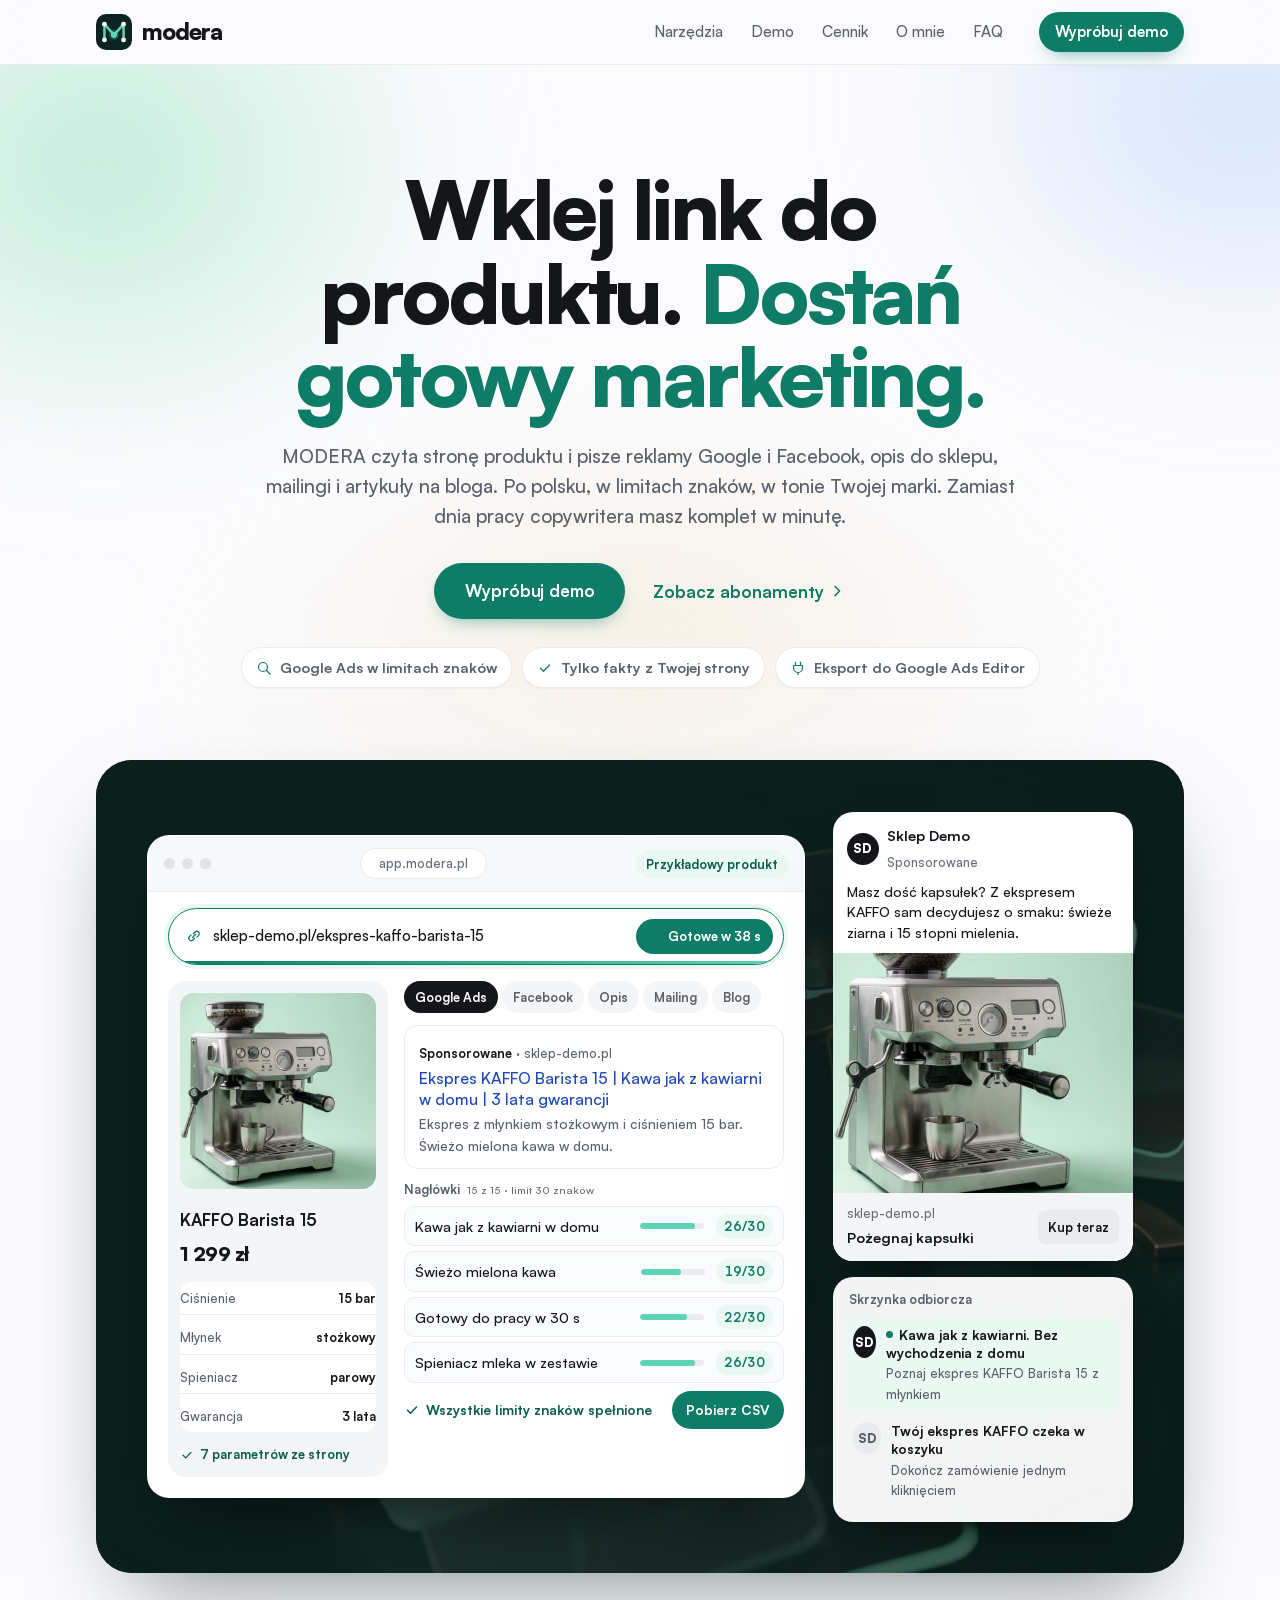
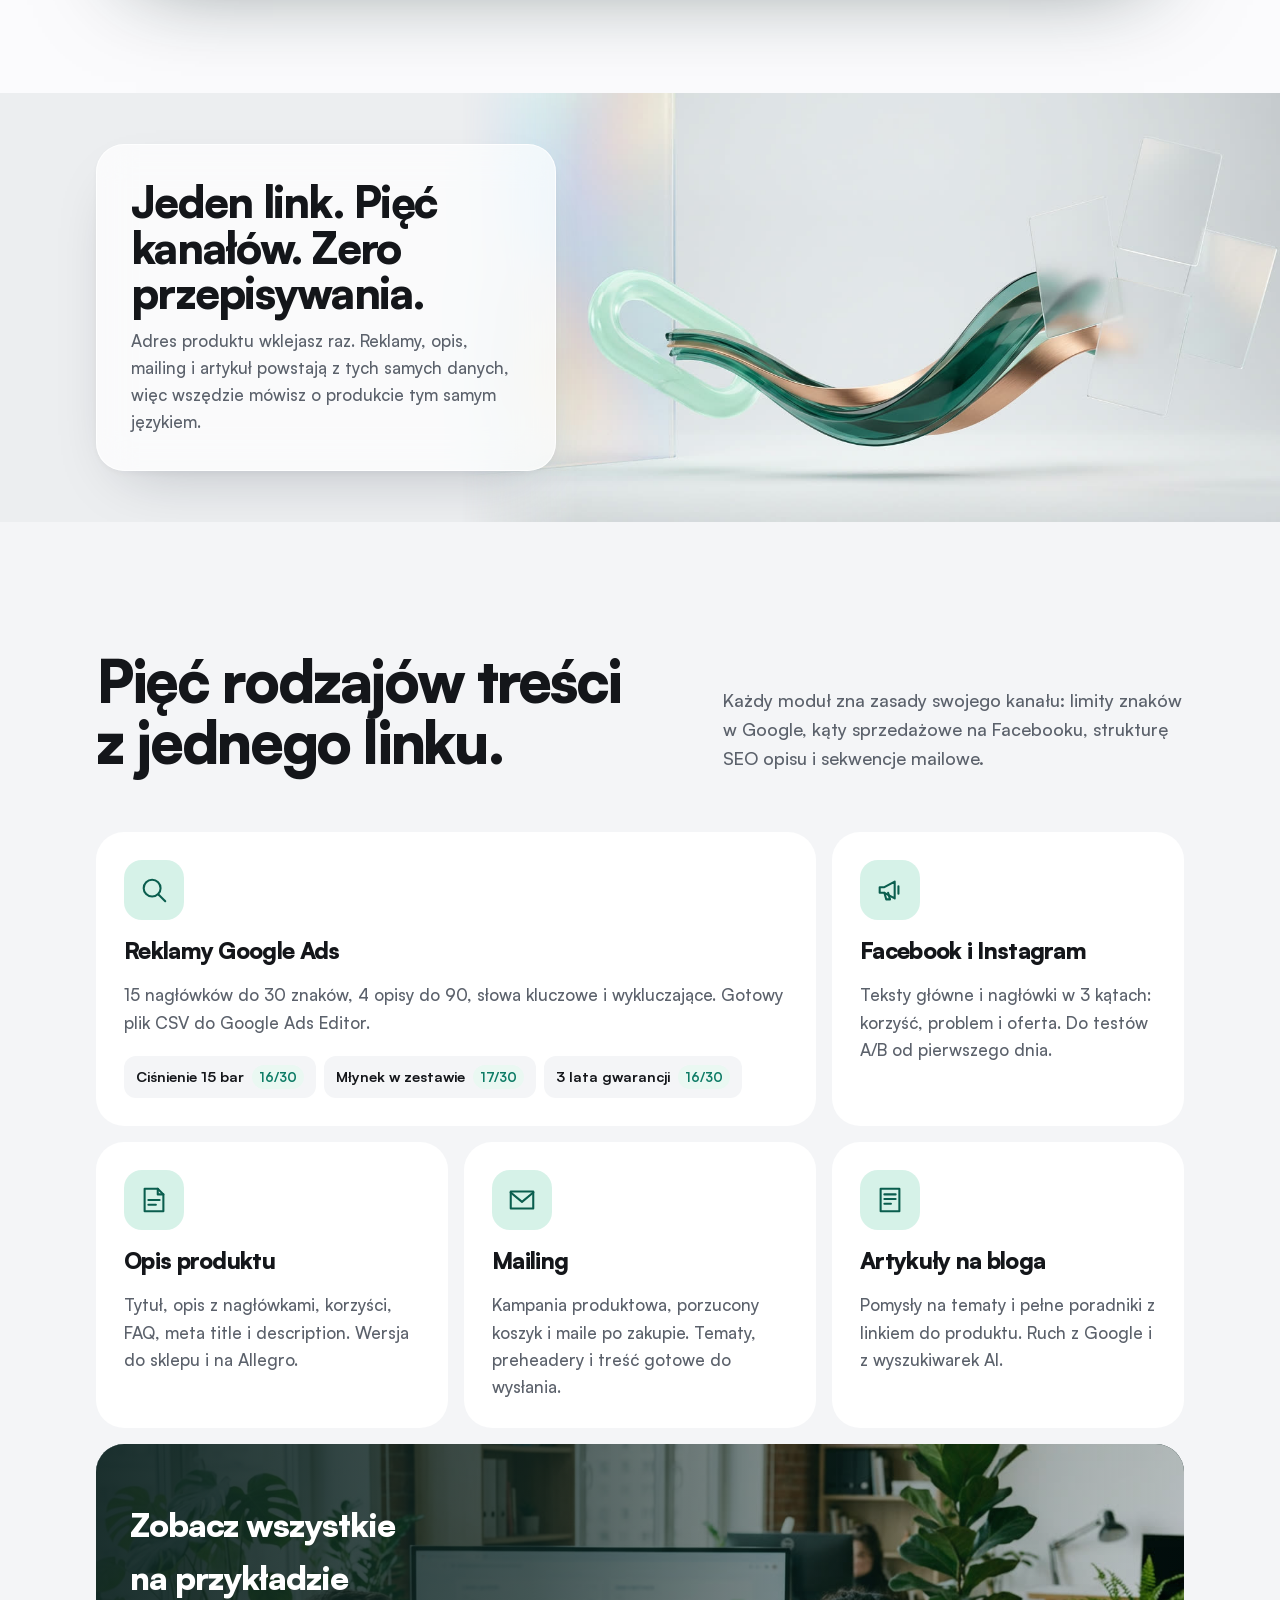
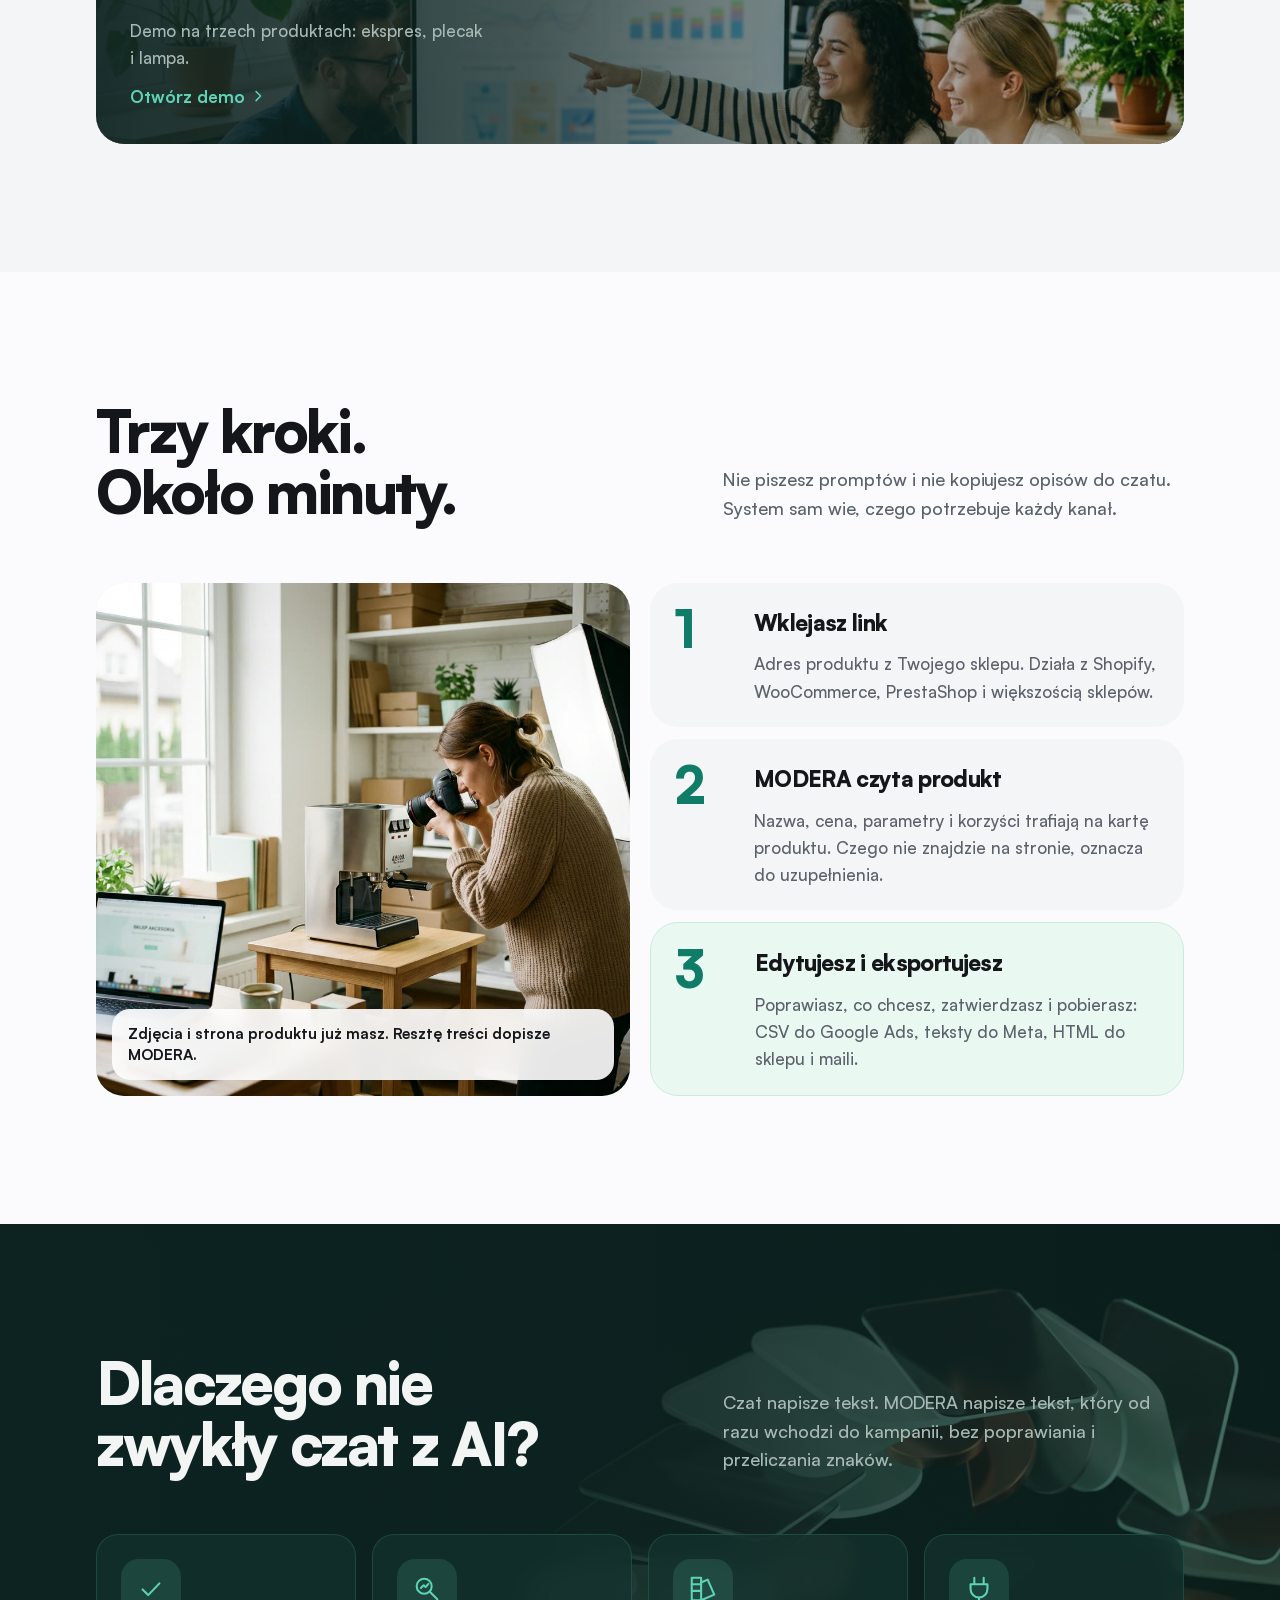
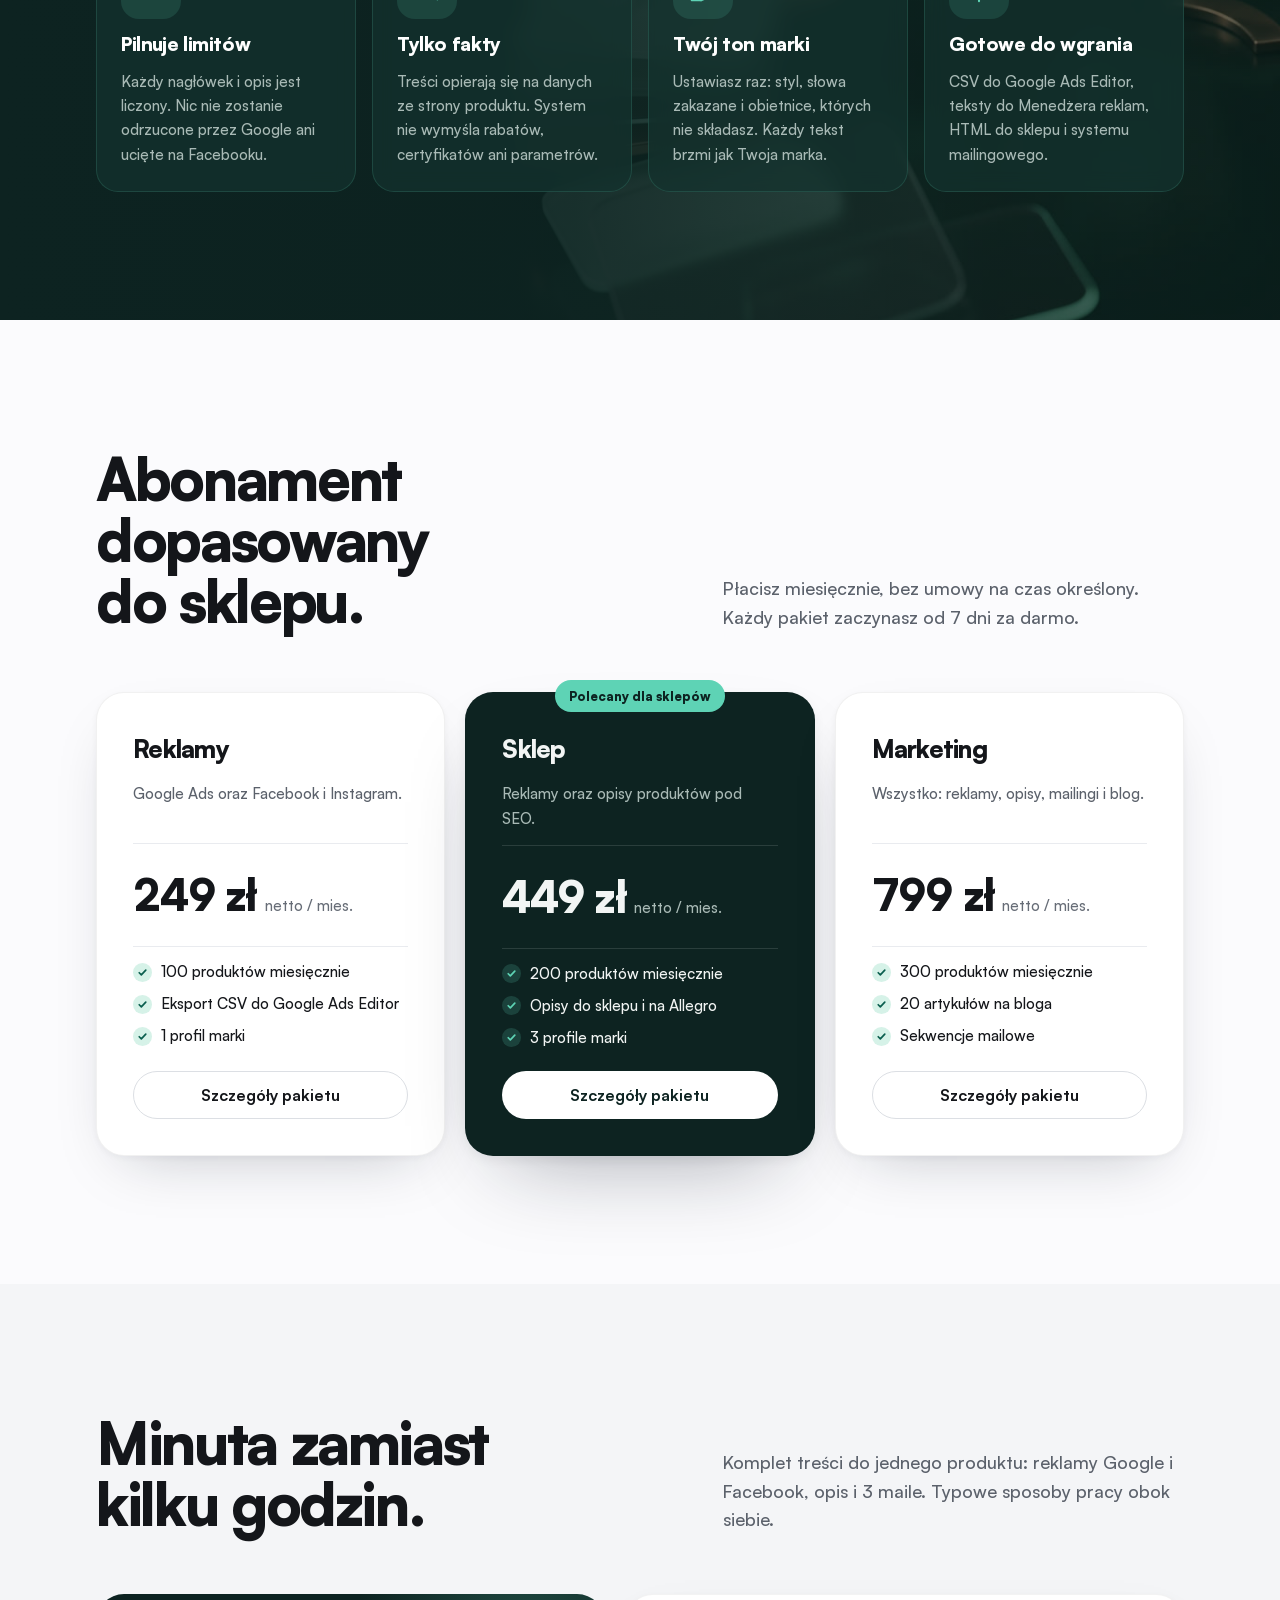
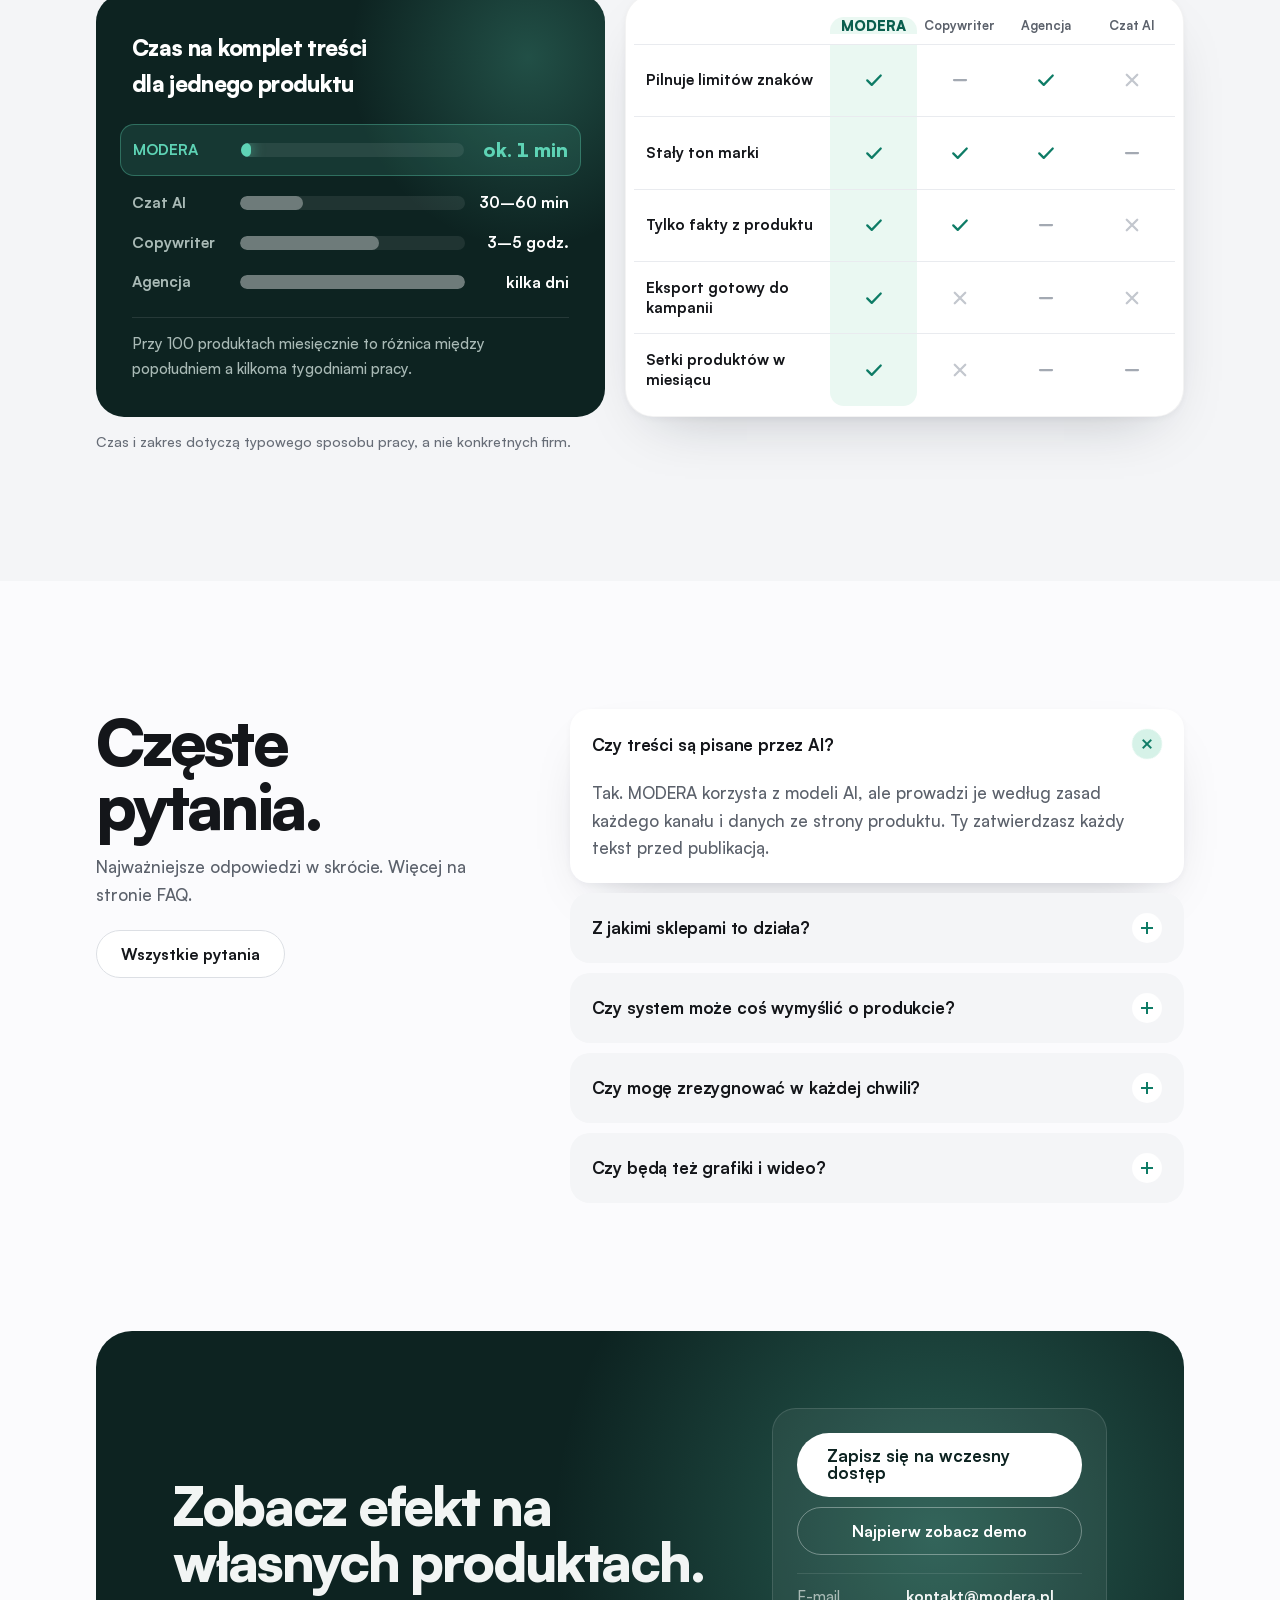
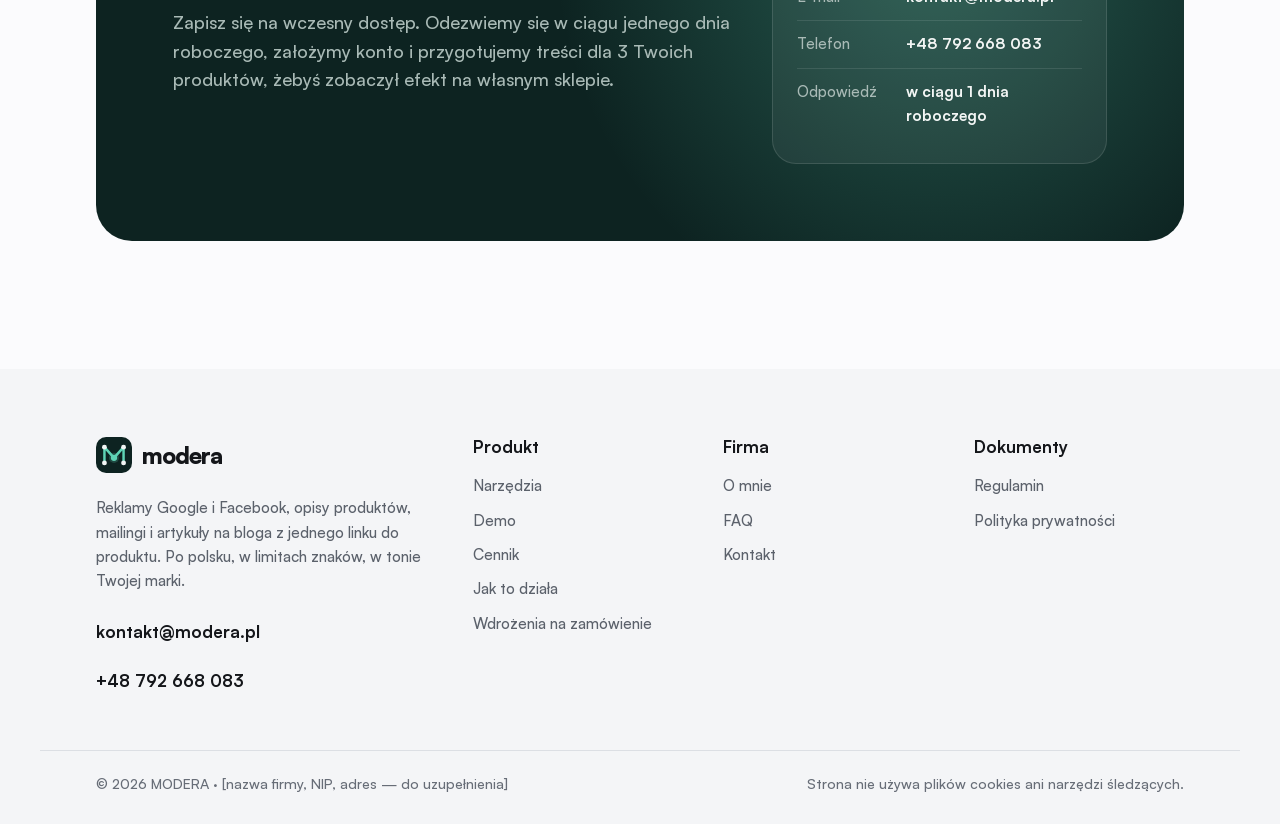
==== commit 4dbda788: "Cennik: wyrównane przyciski; nowa sekcja porównania" ====
--- a/index.html
+++ b/index.html
@@ -246,20 +246,28 @@
 <section class="sec sec--grey" id="porownanie" aria-labelledby="cmp-h">
   <div class="wrap">
     <div class="head">
-      <h2 id="cmp-h">Komplet treści do jednego produktu. Porównanie.</h2>
-      <p>Reklamy Google i Facebook, opis produktu i 3 maile. Typowe sposoby pracy obok siebie.</p>
-    </div>
-    <div class="cmp-wrap" tabindex="0" role="region" aria-label="Tabela porównawcza, przewijana poziomo">
-      <table class="cmp">
-        <thead><tr><th scope="col"><span class="sr">Kryterium</span></th><th scope="col" class="us">MODERA</th><th scope="col">Copywriter</th><th scope="col">Agencja</th><th scope="col">Czat AI</th></tr></thead>
-        <tbody>
-          <tr><th scope="row">Czas na jeden produkt</th><td class="us"><b>ok. 1 min</b></td><td>3–5 godz.</td><td>kilka dni</td><td>30–60 min</td></tr>
-          <tr><th scope="row">Pilnuje limitów znaków</th><td class="us"><svg class="mk mk--yes" role="img" aria-label="tak"><use href="#i-yes"/></svg></td><td><svg class="mk mk--part" role="img" aria-label="częściowo"><use href="#i-part"/></svg></td><td><svg class="mk mk--yes" role="img" aria-label="tak"><use href="#i-yes"/></svg></td><td><svg class="mk mk--no" role="img" aria-label="nie"><use href="#i-no"/></svg></td></tr>
-          <tr><th scope="row">Stały ton marki</th><td class="us"><svg class="mk mk--yes" role="img" aria-label="tak"><use href="#i-yes"/></svg></td><td><svg class="mk mk--yes" role="img" aria-label="tak"><use href="#i-yes"/></svg></td><td><svg class="mk mk--yes" role="img" aria-label="tak"><use href="#i-yes"/></svg></td><td><svg class="mk mk--part" role="img" aria-label="częściowo"><use href="#i-part"/></svg></td></tr>
-          <tr><th scope="row">Eksport gotowy do kampanii</th><td class="us"><svg class="mk mk--yes" role="img" aria-label="tak"><use href="#i-yes"/></svg></td><td><svg class="mk mk--no" role="img" aria-label="nie"><use href="#i-no"/></svg></td><td><svg class="mk mk--part" role="img" aria-label="częściowo"><use href="#i-part"/></svg></td><td><svg class="mk mk--no" role="img" aria-label="nie"><use href="#i-no"/></svg></td></tr>
-          <tr><th scope="row">Setki produktów w miesiącu</th><td class="us"><svg class="mk mk--yes" role="img" aria-label="tak"><use href="#i-yes"/></svg></td><td><svg class="mk mk--no" role="img" aria-label="nie"><use href="#i-no"/></svg></td><td><svg class="mk mk--part" role="img" aria-label="częściowo"><use href="#i-part"/></svg></td><td><svg class="mk mk--part" role="img" aria-label="częściowo"><use href="#i-part"/></svg></td></tr>
-        </tbody>
-      </table>
+      <h2 id="cmp-h">Minuta zamiast kilku godzin.</h2>
+      <p>Komplet treści do jednego produktu: reklamy Google i Facebook, opis i 3 maile. Typowe sposoby pracy obok siebie.</p>
+    </div>
+    <div class="vs">
+      <div class="vs__time">
+        <h3>Czas na komplet treści dla jednego produktu</h3>
+        <ul class="bars">
+          <li class="is-us"><span class="bars__l">MODERA</span><span class="bars__t"><i style="--w:4%"></i></span><b>ok. 1 min</b></li>
+          <li><span class="bars__l">Czat AI</span><span class="bars__t"><i style="--w:28%"></i></span><b>30–60 min</b></li>
+          <li><span class="bars__l">Copywriter</span><span class="bars__t"><i style="--w:62%"></i></span><b>3–5 godz.</b></li>
+          <li><span class="bars__l">Agencja</span><span class="bars__t"><i style="--w:100%"></i></span><b>kilka dni</b></li>
+        </ul>
+        <p class="vs__foot">Przy 100 produktach miesięcznie to różnica między popołudniem a kilkoma tygodniami pracy.</p>
+      </div>
+      <div class="vs__table">
+        <div class="vs__head"><span></span><b class="us">MODERA</b><b>Copy&shy;writer</b><b>Agencja</b><b>Czat AI</b></div>
+        <div class="vs__row"><span>Pilnuje limitów znaków</span><span class="us"><svg class="mk mk--yes" role="img" aria-label="tak"><use href="#i-yes"/></svg></span><span class=""><svg class="mk mk--part" role="img" aria-label="częściowo"><use href="#i-part"/></svg></span><span class=""><svg class="mk mk--yes" role="img" aria-label="tak"><use href="#i-yes"/></svg></span><span class=""><svg class="mk mk--no" role="img" aria-label="nie"><use href="#i-no"/></svg></span></div>
+        <div class="vs__row"><span>Stały ton marki</span><span class="us"><svg class="mk mk--yes" role="img" aria-label="tak"><use href="#i-yes"/></svg></span><span class=""><svg class="mk mk--yes" role="img" aria-label="tak"><use href="#i-yes"/></svg></span><span class=""><svg class="mk mk--yes" role="img" aria-label="tak"><use href="#i-yes"/></svg></span><span class=""><svg class="mk mk--part" role="img" aria-label="częściowo"><use href="#i-part"/></svg></span></div>
+        <div class="vs__row"><span>Tylko fakty z produktu</span><span class="us"><svg class="mk mk--yes" role="img" aria-label="tak"><use href="#i-yes"/></svg></span><span class=""><svg class="mk mk--yes" role="img" aria-label="tak"><use href="#i-yes"/></svg></span><span class=""><svg class="mk mk--part" role="img" aria-label="częściowo"><use href="#i-part"/></svg></span><span class=""><svg class="mk mk--no" role="img" aria-label="nie"><use href="#i-no"/></svg></span></div>
+        <div class="vs__row"><span>Eksport gotowy do kampanii</span><span class="us"><svg class="mk mk--yes" role="img" aria-label="tak"><use href="#i-yes"/></svg></span><span class=""><svg class="mk mk--no" role="img" aria-label="nie"><use href="#i-no"/></svg></span><span class=""><svg class="mk mk--part" role="img" aria-label="częściowo"><use href="#i-part"/></svg></span><span class=""><svg class="mk mk--no" role="img" aria-label="nie"><use href="#i-no"/></svg></span></div>
+        <div class="vs__row"><span>Setki produktów w miesiącu</span><span class="us"><svg class="mk mk--yes" role="img" aria-label="tak"><use href="#i-yes"/></svg></span><span class=""><svg class="mk mk--no" role="img" aria-label="nie"><use href="#i-no"/></svg></span><span class=""><svg class="mk mk--part" role="img" aria-label="częściowo"><use href="#i-part"/></svg></span><span class=""><svg class="mk mk--part" role="img" aria-label="częściowo"><use href="#i-part"/></svg></span></div>
+      </div>
     </div>
     <p class="note">Czas i zakres dotyczą typowego sposobu pracy, a nie konkretnych firm.</p>
   </div>
--- a/styles.css
+++ b/styles.css
@@ -1316,3 +1316,51 @@
 .gen__serp p{font-size:1rem}
 .dgen,.dgen.is-on{top:300px}
 @media (max-width:640px){.dgen,.dgen.is-on{top:420px}}
+
+/* pricing: przyciski zawsze na dole karty */
+.plan>.pill{margin-top:auto}
+.plan>ul{margin-bottom:8px}
+.plan__time+.pill{margin-top:12px}
+
+/* =================== PORÓWNANIE v2 =================== */
+.vs{display:grid;grid-template-columns:minmax(0,1fr) minmax(0,1.1fr);gap:20px;align-items:stretch}
+.vs__time{position:relative;overflow:hidden;isolation:isolate;background:var(--dark);color:var(--on-dark);border-radius:var(--r);padding:clamp(24px,3vw,36px);display:flex;flex-direction:column;gap:22px}
+.vs__time::before{content:"";position:absolute;right:-20%;top:-30%;width:70%;height:90%;z-index:-1;background:radial-gradient(closest-side,rgba(94,211,181,.25),transparent);pointer-events:none}
+.vs__time h3{font-size:1.4rem;letter-spacing:-.03em;color:#fff;max-width:18ch}
+.bars{list-style:none;margin:0;padding:0;display:grid;gap:14px}
+.bars li{display:grid;grid-template-columns:96px minmax(0,1fr) 92px;align-items:center;gap:12px}
+.bars__l{font-weight:700;font-size:.95rem;color:var(--on-dark-2)}
+.bars__t{height:14px;border-radius:99px;background:rgba(255,255,255,.08);overflow:hidden}
+.bars__t i{display:block;height:100%;width:var(--w);min-width:10px;border-radius:99px;background:rgba(255,255,255,.35);transform-origin:left;transition:transform 1.1s var(--ease)}
+.bars b{font-size:1rem;text-align:right;font-variant-numeric:tabular-nums;color:#fff}
+.bars .is-us{background:rgba(94,211,181,.12);border:1px solid rgba(94,211,181,.35);border-radius:14px;padding:10px 12px;margin:0 -12px}
+.bars .is-us .bars__l{color:var(--accent-hi)}
+.bars .is-us i{background:var(--accent-hi);box-shadow:0 0 14px rgba(94,211,181,.7)}
+.bars .is-us b{color:var(--accent-hi);font-size:1.2rem;font-weight:900}
+.js-anim .bars:not(.is-in) i{transform:scaleX(0)}
+.bars li:nth-child(2) i{transition-delay:.12s}.bars li:nth-child(3) i{transition-delay:.24s}.bars li:nth-child(4) i{transition-delay:.36s}
+.vs__foot{margin-top:auto;font-size:.95rem;color:var(--on-dark-2);padding-top:14px;border-top:1px solid rgba(255,255,255,.1)}
+.vs__table{background:#fff;border-radius:var(--r);box-shadow:var(--shadow);border:1px solid rgba(20,22,26,.05);padding:10px 8px;display:flex;flex-direction:column}
+.vs__head,.vs__row{display:grid;grid-template-columns:minmax(0,1.6fr) repeat(4,minmax(0,.7fr));align-items:center}
+.vs__head{padding:12px 0 10px}
+.vs__head b{font-size:.8rem;font-weight:700;color:var(--ink-2);text-align:center}
+.vs__head b.us{color:var(--accent-deep);font-weight:900;font-size:.9rem}
+.vs__row{flex:1;border-top:1px solid var(--grey-2);min-height:56px}
+.vs__row>span:first-child{font-weight:700;font-size:.95rem;padding:0 12px;line-height:1.3}
+.vs__row>span{display:grid;place-items:center;height:100%}
+.vs__head .us,.vs__row .us{background:var(--mint-2)}
+.vs__head .us{border-radius:14px 14px 0 0;align-self:stretch;display:grid;place-items:center}
+.vs__row:last-child .us{border-radius:0 0 14px 14px}
+.mk--yes{stroke:var(--accent)}
+@media (max-width:900px){.vs{grid-template-columns:1fr}}
+@media (max-width:640px){
+  .bars li{grid-template-columns:78px minmax(0,1fr) 74px;gap:8px}
+  .bars b{font-size:.85rem}.bars .is-us b{font-size:1rem}
+  .vs__head b{font-size:.7rem}
+  .vs__row>span:first-child{font-size:.85rem;padding:0 8px}
+  .vs__head,.vs__row{grid-template-columns:minmax(0,1.5fr) repeat(4,minmax(0,.6fr))}
+  .mk{width:20px;height:20px}
+}
+.vs__row>span:first-child{place-items:center start;justify-items:start;text-align:left}
+.vs__head b{line-height:1.15;padding:0 2px}
+@media (max-width:640px){.vs__head,.vs__row{grid-template-columns:minmax(0,1.25fr) repeat(4,minmax(0,.62fr))}.vs__head b{font-size:.68rem}.vs__head b.us{font-size:.72rem}.bars li{grid-template-columns:76px minmax(0,1fr) 84px}}
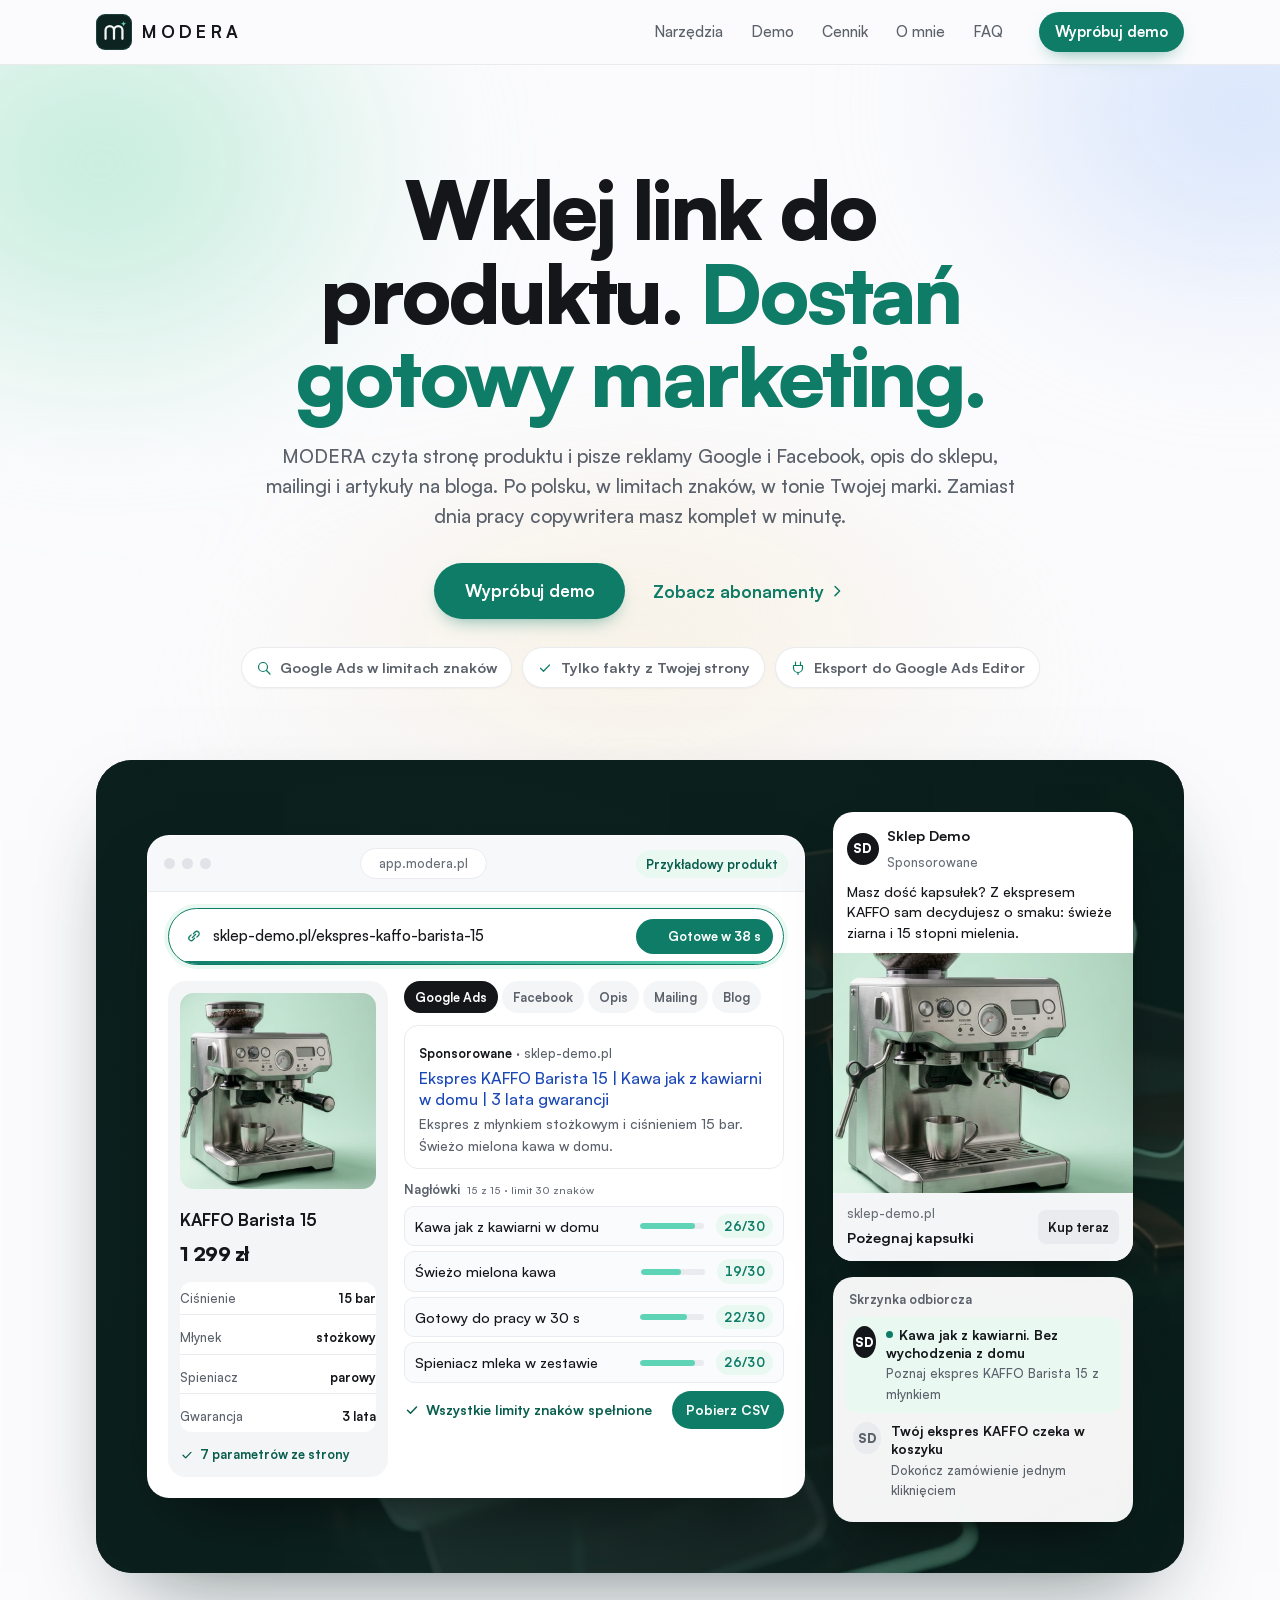
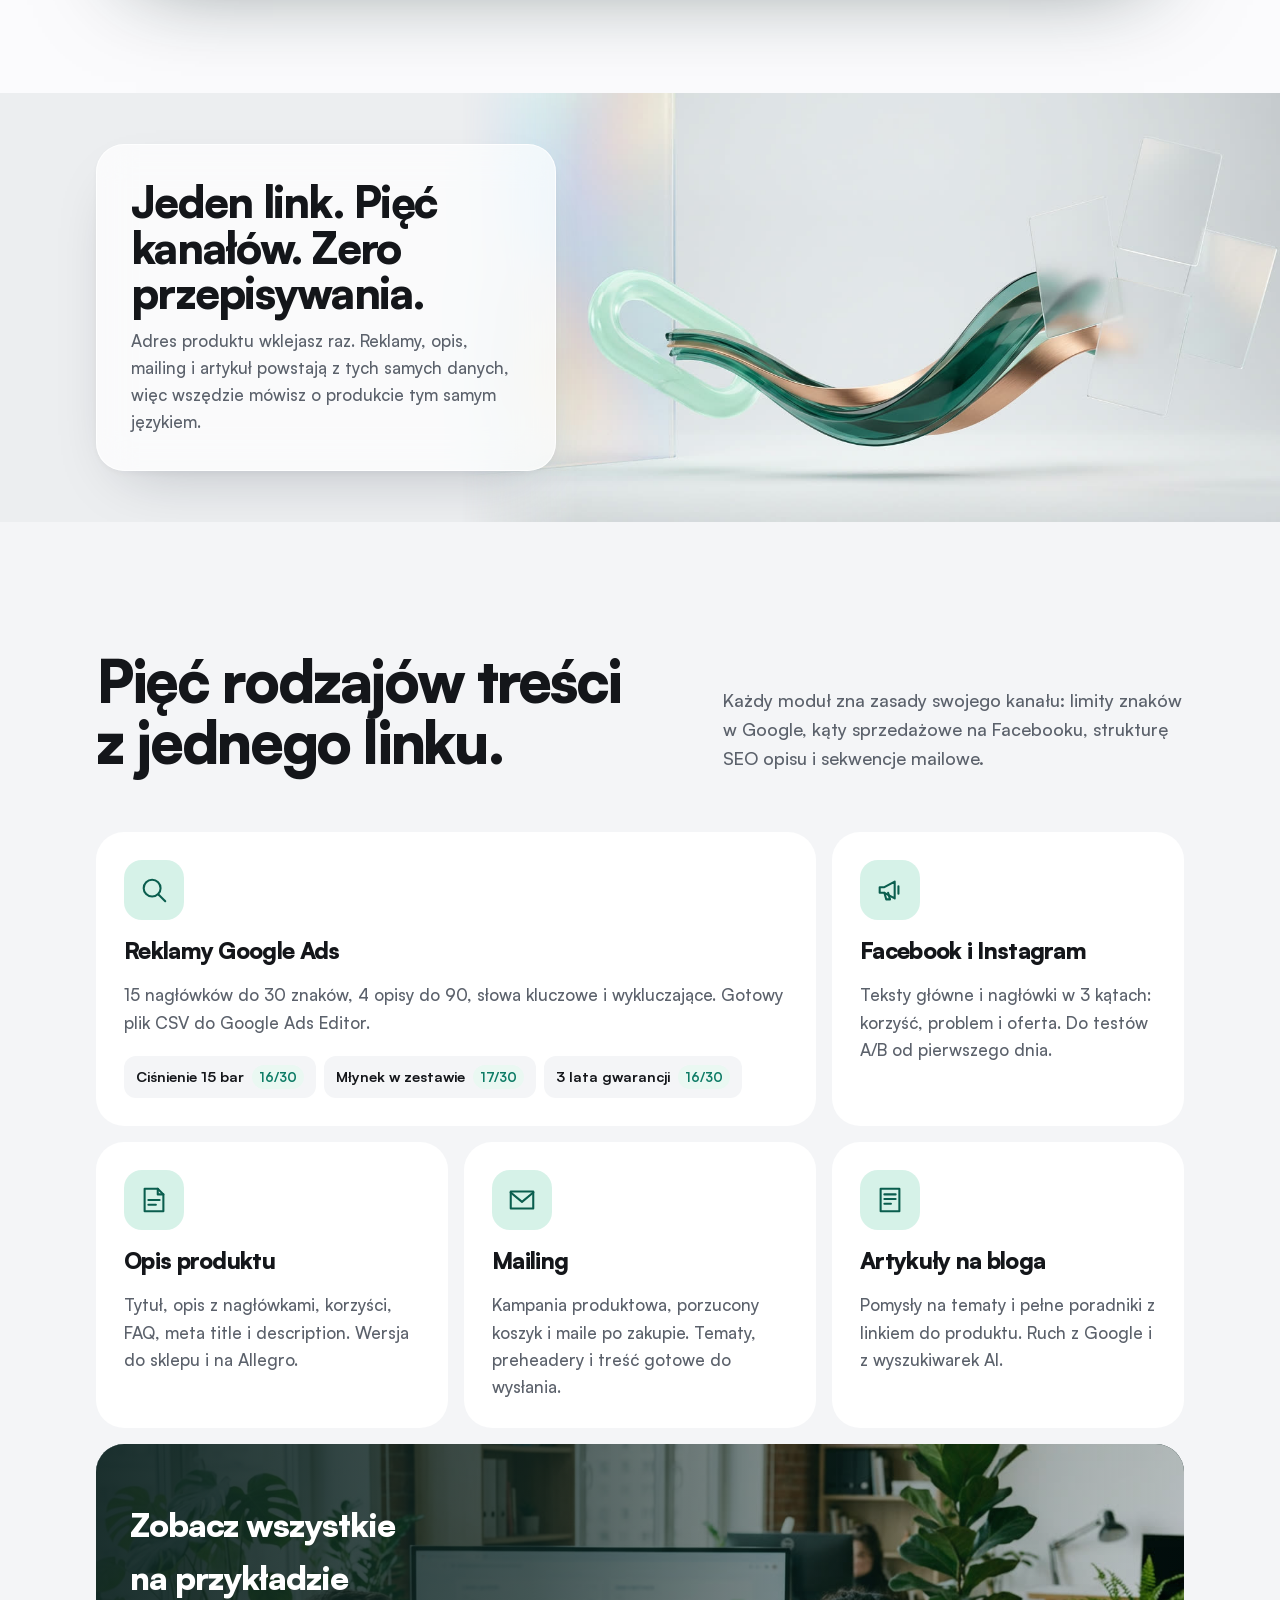
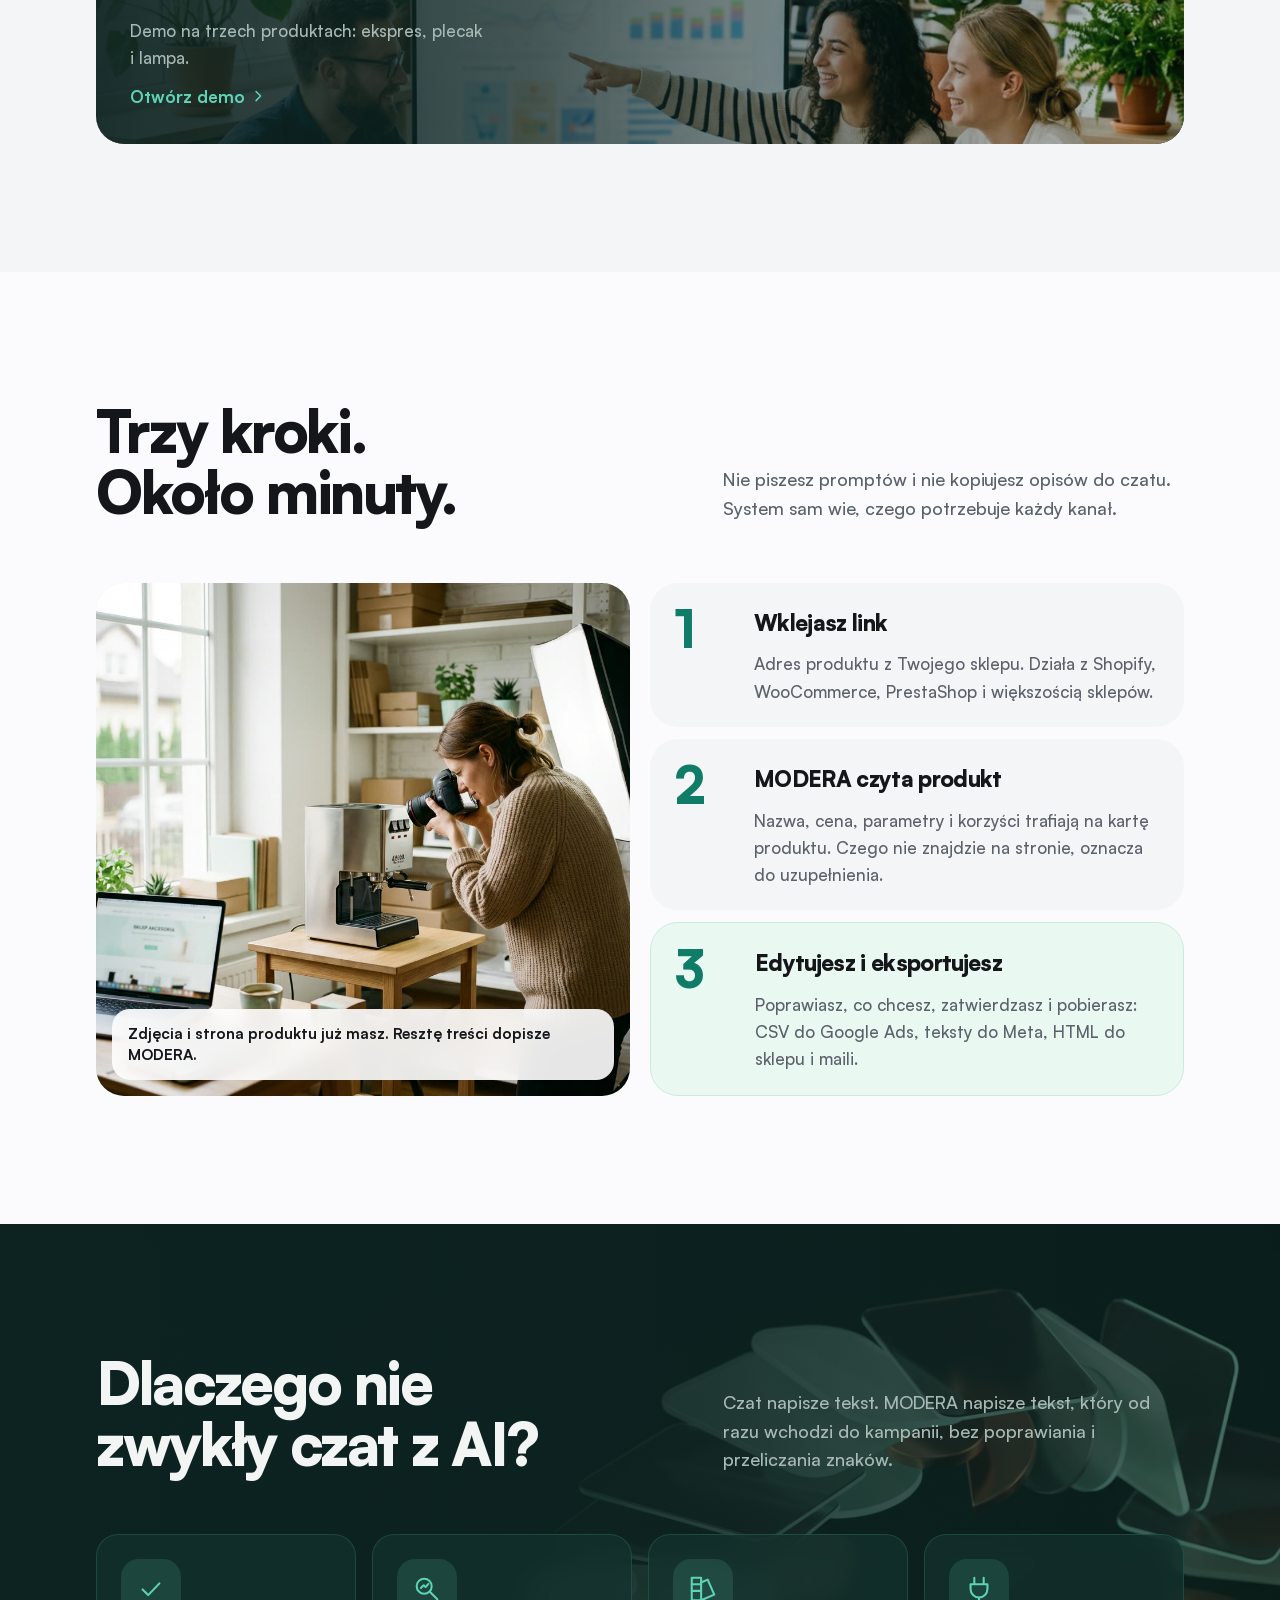
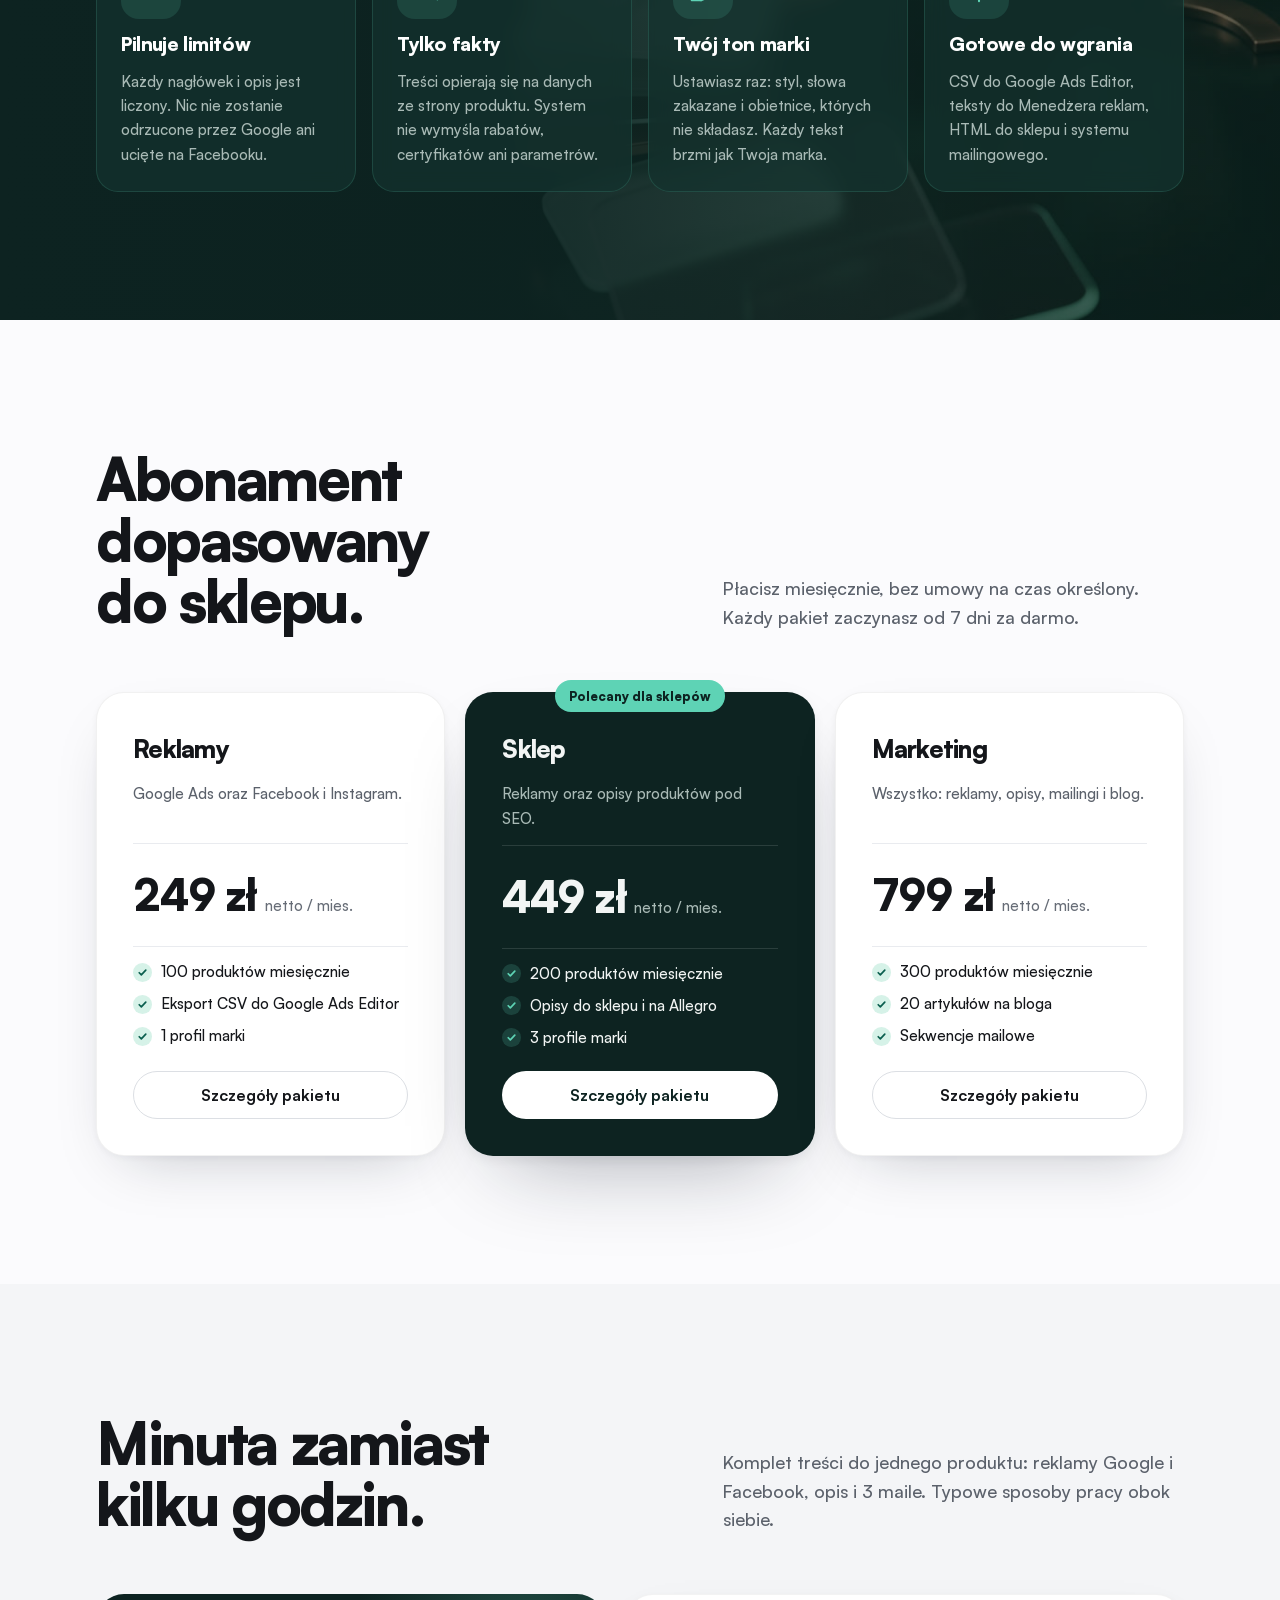
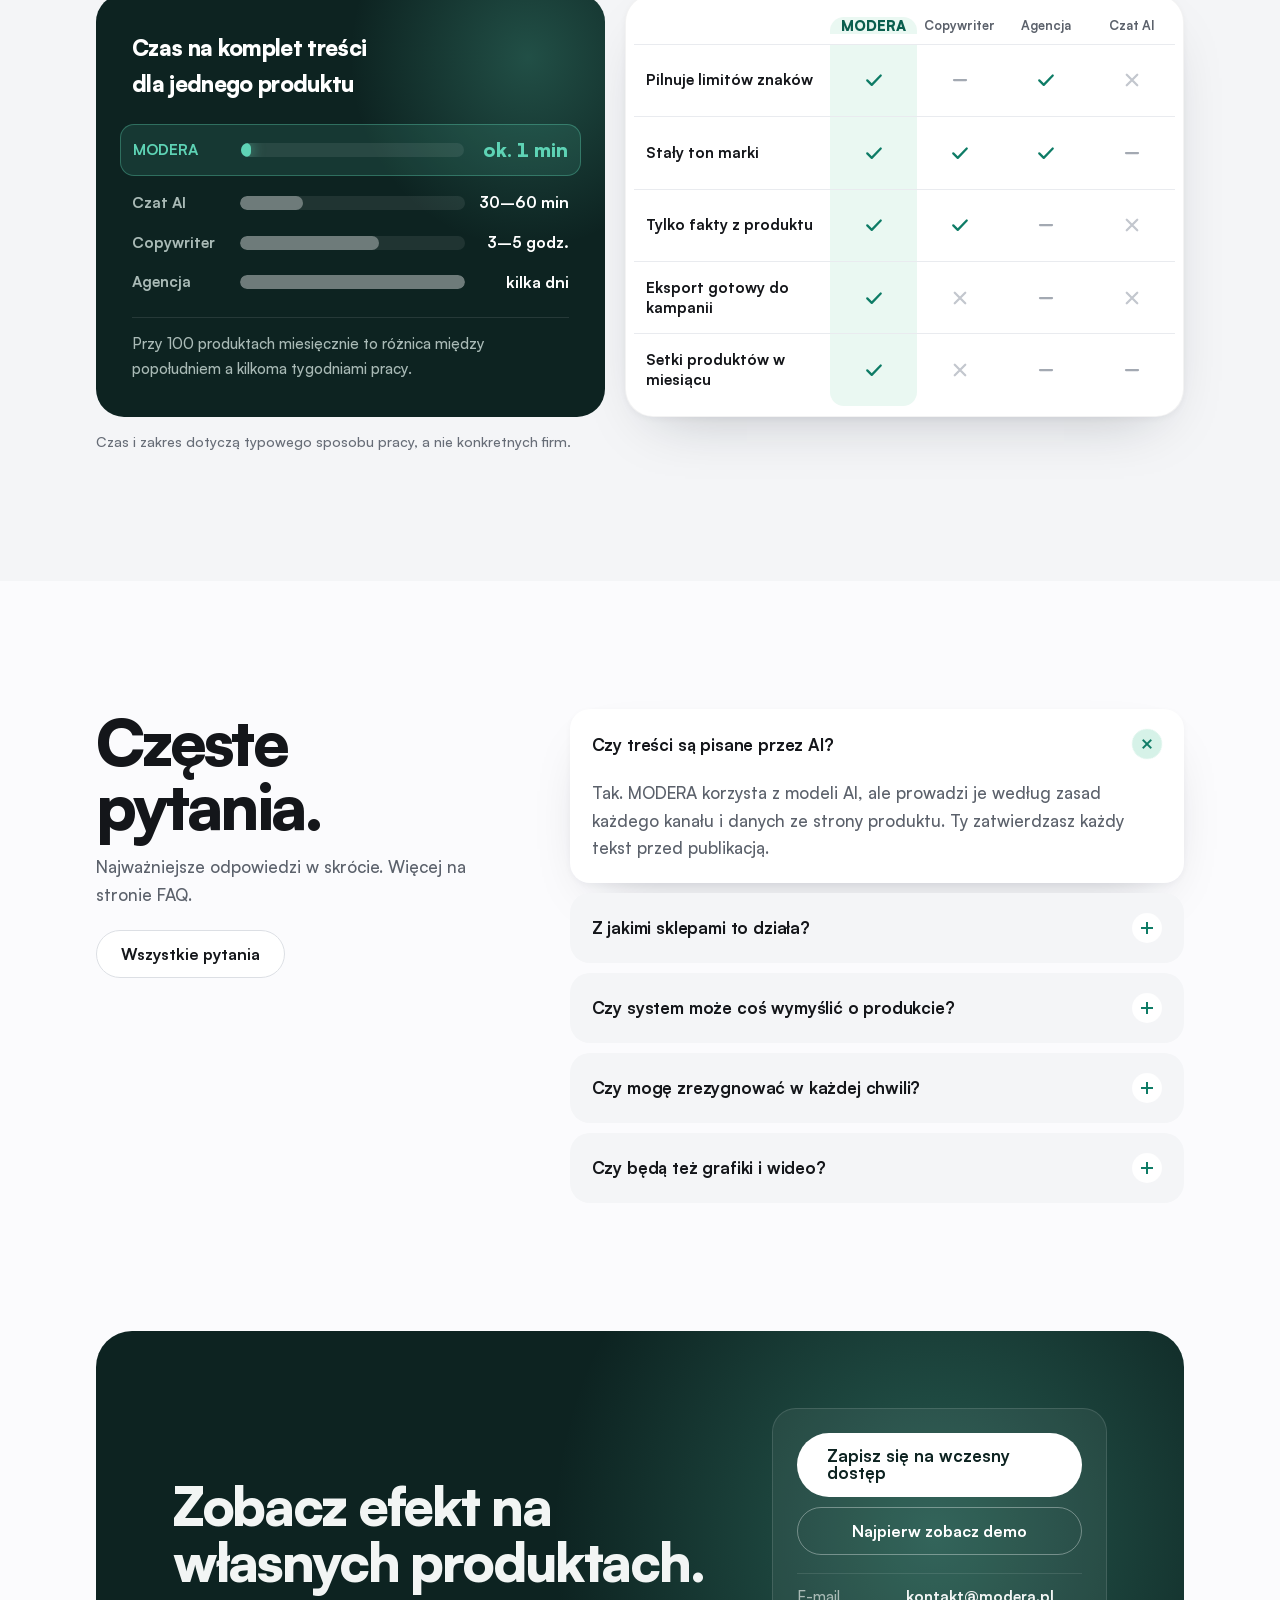
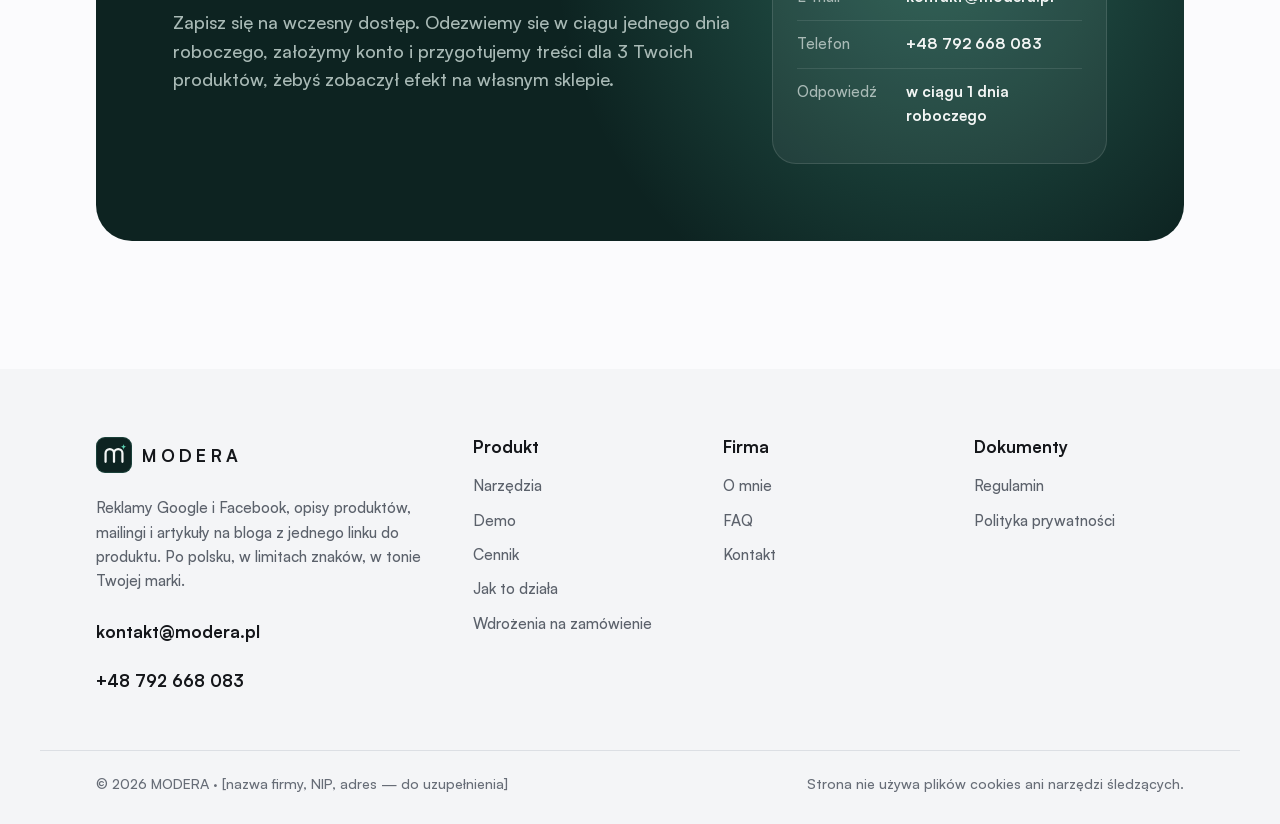
==== commit 0858ec72: "Demo v3: karta faktow, rozbudowane tresci; nowe logo; cennik mobile" ====
--- a/index.html
+++ b/index.html
@@ -51,7 +51,7 @@
     <symbol id="i-sheet" viewBox="0 0 32 32"><path d="M5 5h22v22H5V5Z"/><path d="M5 12h22M5 19h22M13 5v22"/></symbol>
     <symbol id="i-bell" viewBox="0 0 32 32"><path d="M8 22V14a8 8 0 0 1 16 0v8l2 3H6l2-3Z"/><path d="M13 28h6"/></symbol>
     <symbol id="i-spark" viewBox="0 0 32 32"><path d="M16 3v7M16 22v7M3 16h7M22 16h7M7 7l5 5M20 20l5 5M25 7l-5 5M12 20l-5 5"/></symbol>
-    <symbol id="logo-mark" viewBox="0 0 64 64"><rect width="64" height="64" rx="18" fill="#0D2321"/><path d="M15 46V18l17 19 17-19v28" fill="none" stroke="#5ED3B5" stroke-width="4.4" stroke-linecap="round" stroke-linejoin="round"/><circle cx="15" cy="46" r="4.3" fill="#F2F5F4"/><circle cx="15" cy="18" r="4.3" fill="#F2F5F4"/><circle cx="49" cy="18" r="4.3" fill="#F2F5F4"/><circle cx="49" cy="46" r="4.3" fill="#F2F5F4"/><circle cx="32" cy="37" r="9" fill="#5ED3B5" fill-opacity=".22"/><circle cx="32" cy="37" r="5.6" fill="#5ED3B5"/></symbol>
+    <symbol id="logo-mark" viewBox="0 0 64 64"><rect width="64" height="64" rx="16" fill="#0D2321"/><rect x="1" y="1" width="62" height="62" rx="15" fill="none" stroke="#5ED3B5" stroke-opacity=".28" stroke-width="1.2"/><path d="M17 44V29a7.5 7.5 0 0 1 15 0v15M32 29a7.5 7.5 0 0 1 15 0v15" fill="none" stroke="#F2F5F4" stroke-width="4" stroke-linecap="round" stroke-linejoin="round"/><path d="M49 12.5c.5 3.2 1.8 4.5 5 5-3.2.5-4.5 1.8-5 5-.5-3.2-1.8-4.5-5-5 3.2-.5 4.5-1.8 5-5Z" fill="#5ED3B5"/></symbol>
     <symbol id="i-cup" viewBox="0 0 32 32"><path d="M5 12h18v7a7 7 0 0 1-7 7h-4a7 7 0 0 1-7-7v-7Z"/><path d="M23 14h2a3 3 0 0 1 0 6h-2M10 4v4M15 3v5M20 4v4"/></symbol>
     <symbol id="i-bag" viewBox="0 0 32 32"><path d="M8 11a8 8 0 0 1 16 0v15a2 2 0 0 1-2 2H10a2 2 0 0 1-2-2V11Z"/><path d="M12 6V4h8v2M12 18h8v5h-8z"/></symbol>
     <symbol id="i-lamp" viewBox="0 0 32 32"><path d="M9 28h14M16 28V18l-6-8"/><path d="M6 6l8 2-4 7-6-3 2-6Z"/><path d="M12 16l3 3"/></symbol>
--- a/styles.css
+++ b/styles.css
@@ -765,7 +765,7 @@
 
 /* =================== LOGO =================== */
 .brand__logo{width:34px;height:34px;flex:none;display:block}
-.brand__word{font:900 1.45rem/1 var(--f);letter-spacing:-.04em;text-transform:lowercase}
+.brand__word{font:700 1.08rem/1 var(--f);letter-spacing:.24em;text-transform:uppercase;margin-right:-.24em}
 .brand__mark{display:none}
 svg.core__mark{width:84px;height:84px;background:none;box-shadow:none;border-radius:24px;filter:drop-shadow(0 12px 28px rgba(94,211,181,.35))}
 .lg{width:14px;height:14px;flex:none}
@@ -1364,3 +1364,94 @@
 .vs__row>span:first-child{place-items:center start;justify-items:start;text-align:left}
 .vs__head b{line-height:1.15;padding:0 2px}
 @media (max-width:640px){.vs__head,.vs__row{grid-template-columns:minmax(0,1.25fr) repeat(4,minmax(0,.62fr))}.vs__head b{font-size:.68rem}.vs__head b.us{font-size:.72rem}.bars li{grid-template-columns:76px minmax(0,1fr) 84px}}
+
+/* =================== DEMO v3: fakty, grupy, sekwencje =================== */
+.fx{display:inline-flex;flex-wrap:wrap;gap:3px;flex:none;vertical-align:middle}
+.fx a{font-size:.7rem;font-weight:700;line-height:1;padding:4px 6px;border-radius:6px;background:var(--mint-2);color:var(--accent-deep);text-decoration:none;font-variant-numeric:tabular-nums;transition:background .15s var(--ease),color .15s var(--ease)}
+.fx a:hover,.fx a:focus-visible{background:var(--accent);color:#fff}
+.fx--none{font-size:.7rem;font-weight:700;color:var(--ink-3);padding:4px 6px;border:1px dashed var(--grey-2);border-radius:6px}
+.pc__stat{margin-top:12px;font-size:.85rem;color:var(--ink-2);background:var(--mint-2);border-radius:12px;padding:10px 12px}
+.pc__stat b{color:var(--accent-deep);font-weight:900}
+.ob__lead{color:var(--ink-2);font-size:.95rem;margin:4px 0 14px;max-width:70ch}
+.facts{display:grid;grid-template-columns:repeat(auto-fill,minmax(240px,1fr));gap:8px}
+.fact{display:grid;grid-template-columns:40px minmax(0,1fr);gap:10px;align-items:start;background:#FAFBFC;border:1px solid var(--grey-2);border-radius:14px;padding:12px;transition:box-shadow .3s var(--ease),border-color .3s var(--ease)}
+.fact.is-hl{border-color:var(--accent);box-shadow:0 0 0 4px rgba(14,124,102,.15)}
+.fact__n{display:grid;place-items:center;height:32px;border-radius:10px;background:var(--dark);color:#fff;font-size:.8rem;font-weight:900}
+.fact__l{font-size:.8rem;font-weight:700;color:var(--ink-3)}
+.fact__v{font-weight:900;letter-spacing:-.01em;line-height:1.3}
+.fact__q{margin-top:6px;font-size:.8rem;color:var(--ink-2);line-height:1.4}
+.fact__q small{display:inline-block;font-weight:700;color:var(--accent-deep);margin-right:4px}
+.miss{margin-top:16px;background:#FFF6EE;border:1px solid #F6D9BF;border-radius:16px;padding:4px 16px 14px}
+.miss ul{margin:0;padding-left:18px;display:grid;gap:4px;font-weight:700}
+.miss p{margin-top:8px;font-size:.85rem;color:var(--ink-2)}
+.serp__sl{display:flex;flex-wrap:wrap;gap:4px 16px;margin-top:8px}
+.serp__sl span{color:#1A47B8;font-size:.9rem}
+.serp__co{font-size:.85rem;color:var(--ink-2);margin-top:6px}
+.groups{display:grid;grid-template-columns:repeat(3,minmax(0,1fr));gap:8px}
+.grp{background:#FAFBFC;border:1px solid var(--grey-2);border-radius:14px;padding:12px}
+.grp b{display:block}
+.grp small{display:block;font-size:.8rem;color:var(--ink-3);margin-bottom:8px}
+.grp ul{list-style:none;margin:0;padding:0;display:grid;gap:4px}
+.grp li{display:flex;justify-content:space-between;gap:8px;font-size:.85rem;border-top:1px solid var(--grey-2);padding-top:4px}
+.grp em{font-style:normal;font-size:.75rem;font-weight:700;color:var(--accent-deep);flex:none}
+.sls{display:grid;grid-template-columns:repeat(2,minmax(0,1fr));gap:8px}
+.sl{background:#FAFBFC;border:1px solid var(--grey-2);border-radius:14px;padding:12px}
+.sl b{color:#1A47B8}
+.sl span{display:block;font-size:.85rem;color:var(--ink-2)}
+.seg,.mtabs{display:inline-flex;flex-wrap:wrap;gap:4px;background:var(--grey);border-radius:99px;padding:4px}
+.seg button,.mtabs button{font:inherit;font-size:.85rem;font-weight:700;border:0;background:none;color:var(--ink-2);border-radius:99px;padding:7px 12px;cursor:pointer;transition:background .2s var(--ease),color .2s var(--ease)}
+.seg button:hover,.mtabs button:hover{color:var(--ink)}
+.seg button[aria-pressed=true],.mtabs button[aria-pressed=true]{background:#fff;color:var(--ink);box-shadow:0 2px 8px -2px rgba(20,22,26,.15)}
+.mtabs{border-radius:18px;margin-bottom:6px}
+.ob__sub{display:flex;flex-wrap:wrap;justify-content:space-between;align-items:center;gap:8px;margin:16px 0 10px}
+.rows__l{display:block;font-size:.72rem;font-weight:700;text-transform:uppercase;letter-spacing:.04em;color:var(--accent-deep)}
+.lst{margin:0;padding-left:18px;display:grid;gap:6px;font-size:.92rem}
+.lst--num{padding-left:22px}
+.doc__k{font-size:.75rem;font-weight:700;text-transform:uppercase;letter-spacing:.05em;color:var(--ink-3);margin-top:12px}
+.tblw{overflow-x:auto;margin:6px 0 4px}
+.tbl{width:100%;border-collapse:collapse;font-size:.9rem}
+.tbl th,.tbl td{text-align:left;padding:8px 10px;border-top:1px solid var(--grey-2);vertical-align:top}
+.tbl th{font-weight:700;width:38%}
+.tbl td:last-child{width:1%;white-space:nowrap}
+.ctas{display:flex;flex-wrap:wrap;gap:8px}
+.seq{margin-bottom:6px}
+.seq ol{list-style:none;margin:0;padding:0;display:grid;gap:8px;position:relative}
+.seq li{display:grid;grid-template-columns:110px minmax(0,1fr);gap:12px;background:#FAFBFC;border:1px solid var(--grey-2);border-radius:14px;padding:12px}
+.seq__w{font-size:.8rem;font-weight:900;color:var(--accent-deep)}
+.seq li b{display:block}
+.seq li small{display:block;font-size:.85rem;color:var(--ink-2)}
+.seq li p{font-size:.88rem;margin:6px 0}
+.ideas li span{display:block}
+.ideas li small{font-size:.75rem;font-weight:700;color:var(--ink-3)}
+.outline li b{display:block}
+.outline li small{display:block;color:var(--ink-2);font-size:.85rem}
+@media (max-width:900px){.groups{grid-template-columns:1fr}}
+@media (max-width:640px){
+  .sls{grid-template-columns:1fr}
+  .facts{grid-template-columns:1fr}
+  .seq li{grid-template-columns:1fr;gap:4px}
+  .rows li{flex-wrap:wrap}
+  .rows__t{flex-basis:calc(100% - 32px)}
+  .rows li .fx{margin-left:32px}
+  .rows li .cc{margin-left:auto}
+  .mtabs,.seg{border-radius:14px}
+  .mtabs button,.seg button{padding:7px 10px}
+  .tbl th{width:auto}
+}
+
+/* cennik: tabela pakietów jako karty na telefonie */
+@media (max-width:640px){
+  .cmp-wrap:has(.cmp--plans){overflow:visible;background:none;box-shadow:none;border:0}
+  .cmp--plans{min-width:0;display:block}
+  .cmp--plans thead{display:none}
+  .cmp--plans tbody{display:grid;gap:10px}
+  .cmp--plans tr{display:grid;grid-template-columns:repeat(4,minmax(0,1fr));background:#fff;border-radius:20px;box-shadow:var(--shadow);border:1px solid rgba(20,22,26,.05);overflow:hidden}
+  .cmp--plans tbody th{grid-column:1/-1;padding:14px 16px 10px;font-size:1rem;max-width:none;border-bottom:1px solid var(--grey-2)}
+  .cmp--plans td{display:flex;flex-direction:column;align-items:center;justify-content:flex-start;gap:6px;padding:10px 4px 14px;border:0;font-size:.85rem;font-weight:700;text-align:center;line-height:1.25}
+  .cmp--plans td::before{content:attr(data-l);font-size:.7rem;font-weight:700;color:var(--ink-3)}
+  .cmp--plans td.us::before{color:var(--accent-deep)}
+  .cmp--plans .mk{width:20px;height:20px}
+}
+
+.otabs{flex-wrap:wrap;overflow:visible}
+@media (max-width:640px){.otabs{flex-wrap:nowrap;overflow-x:auto}}
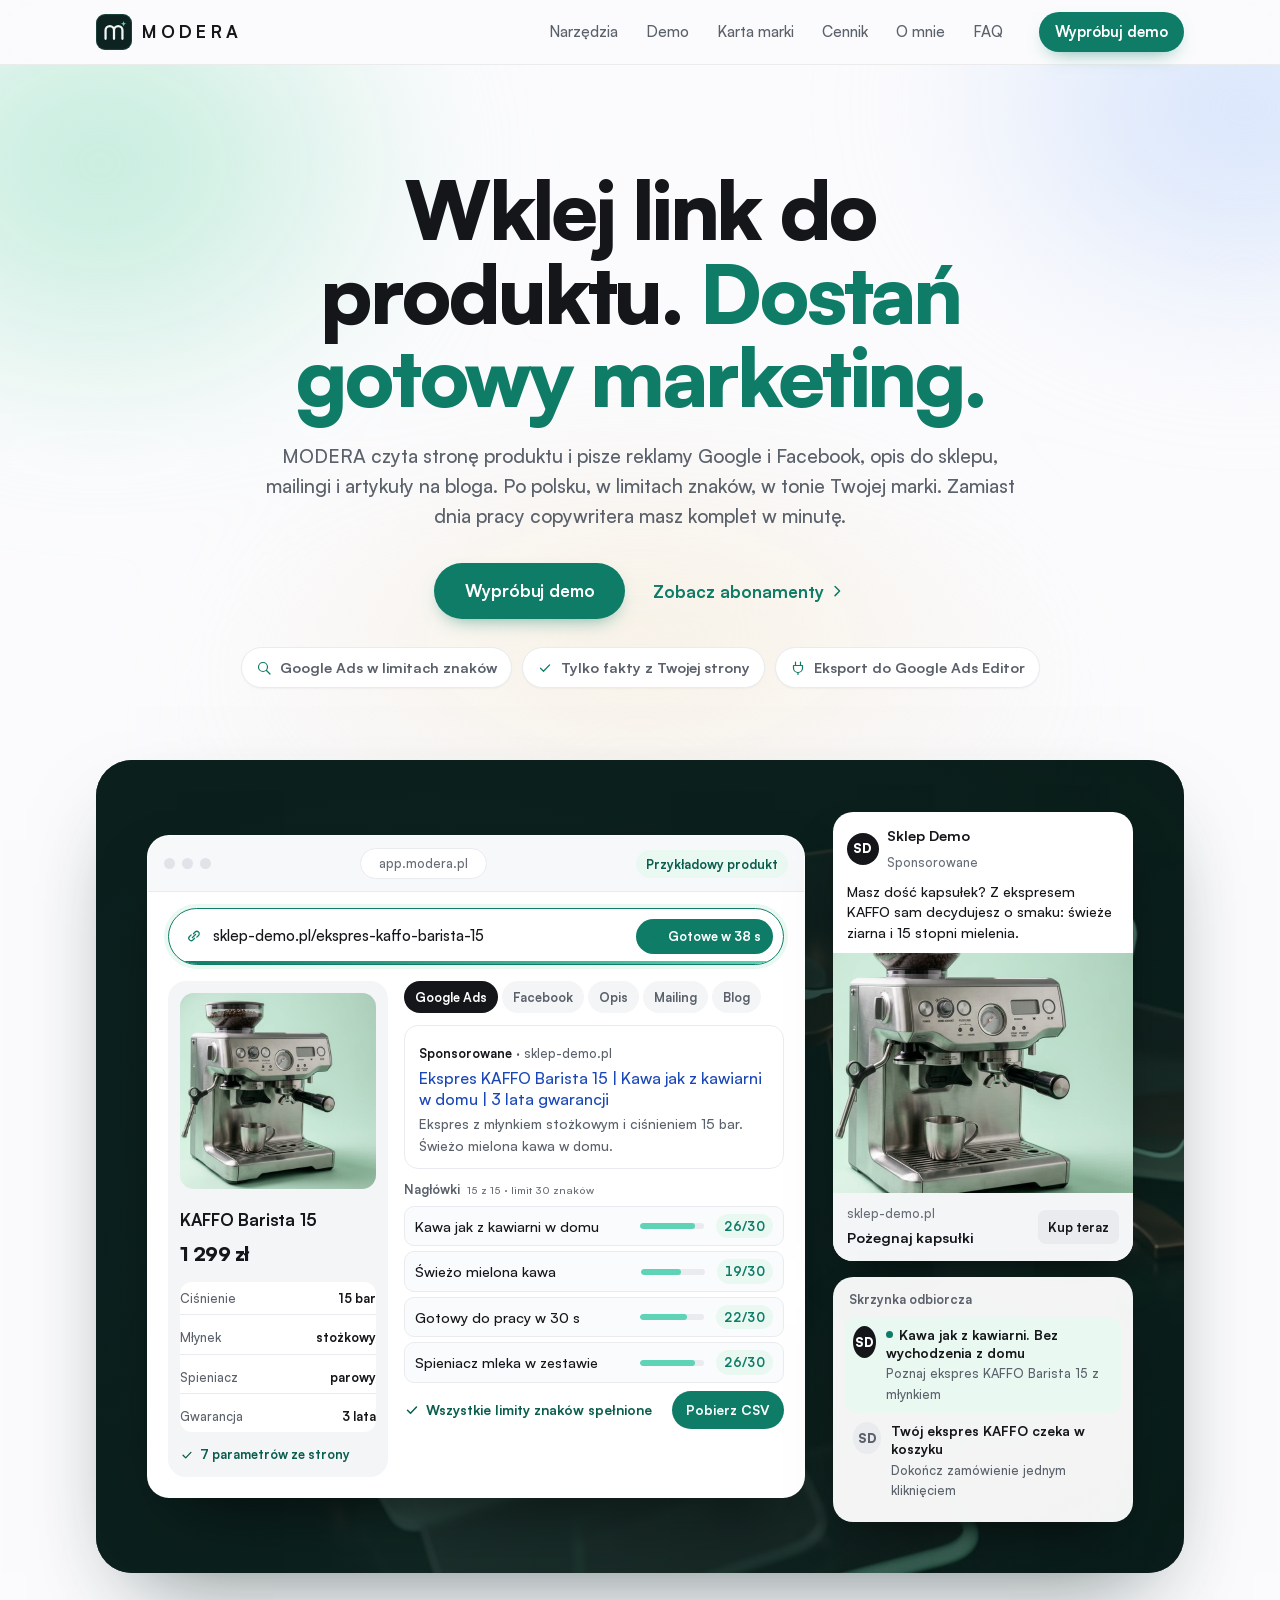
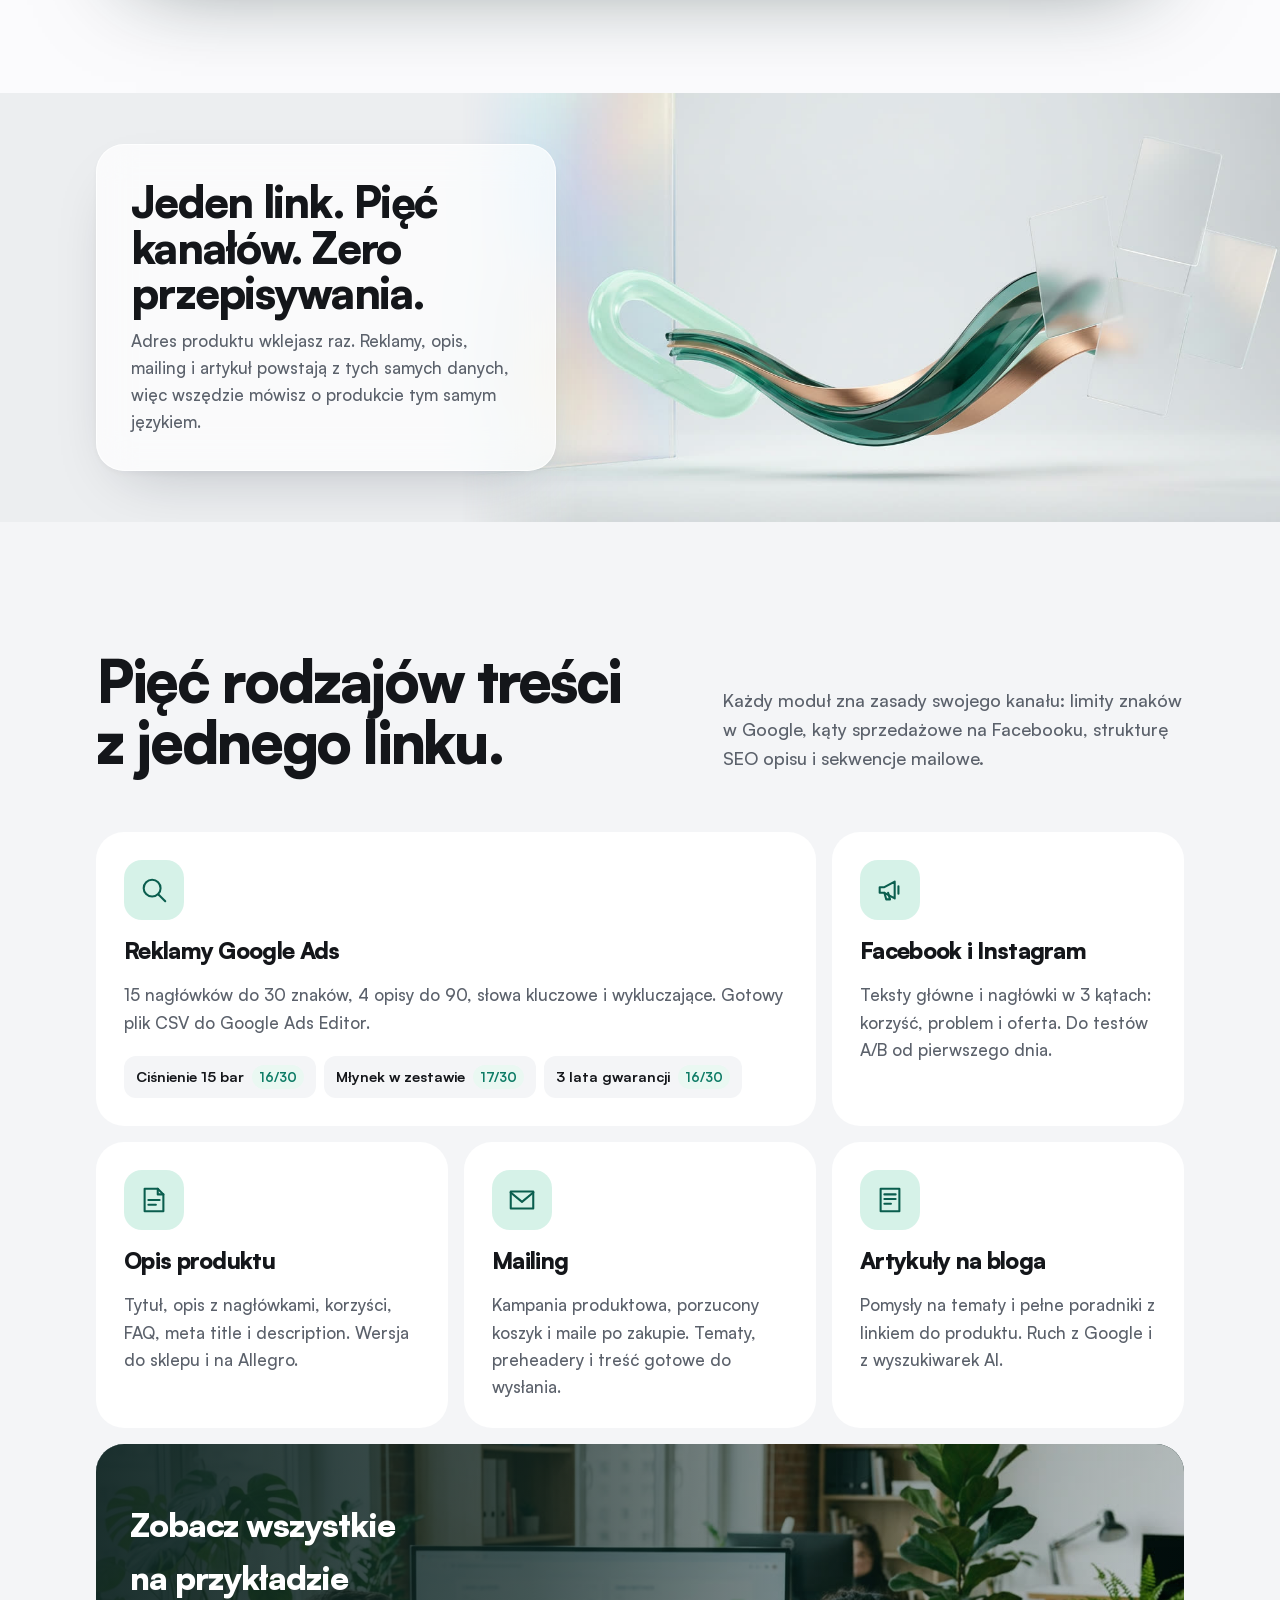
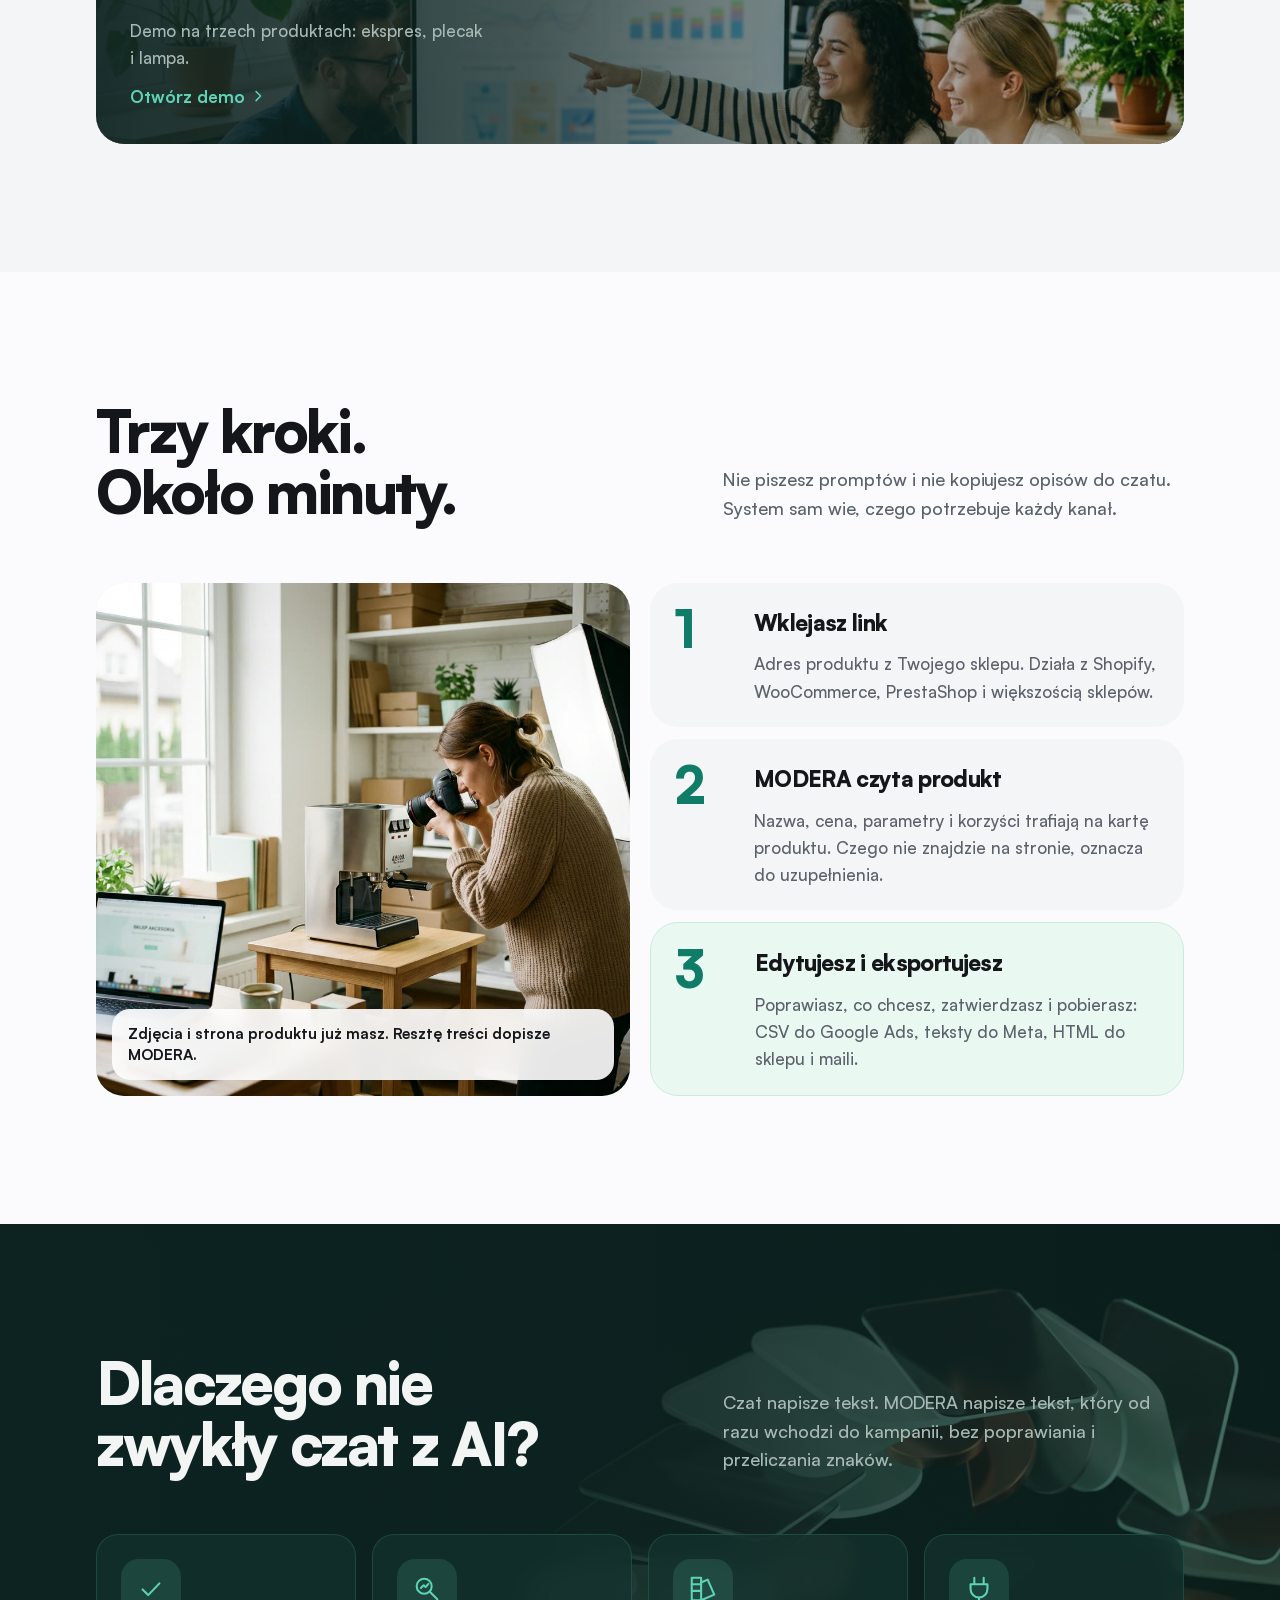
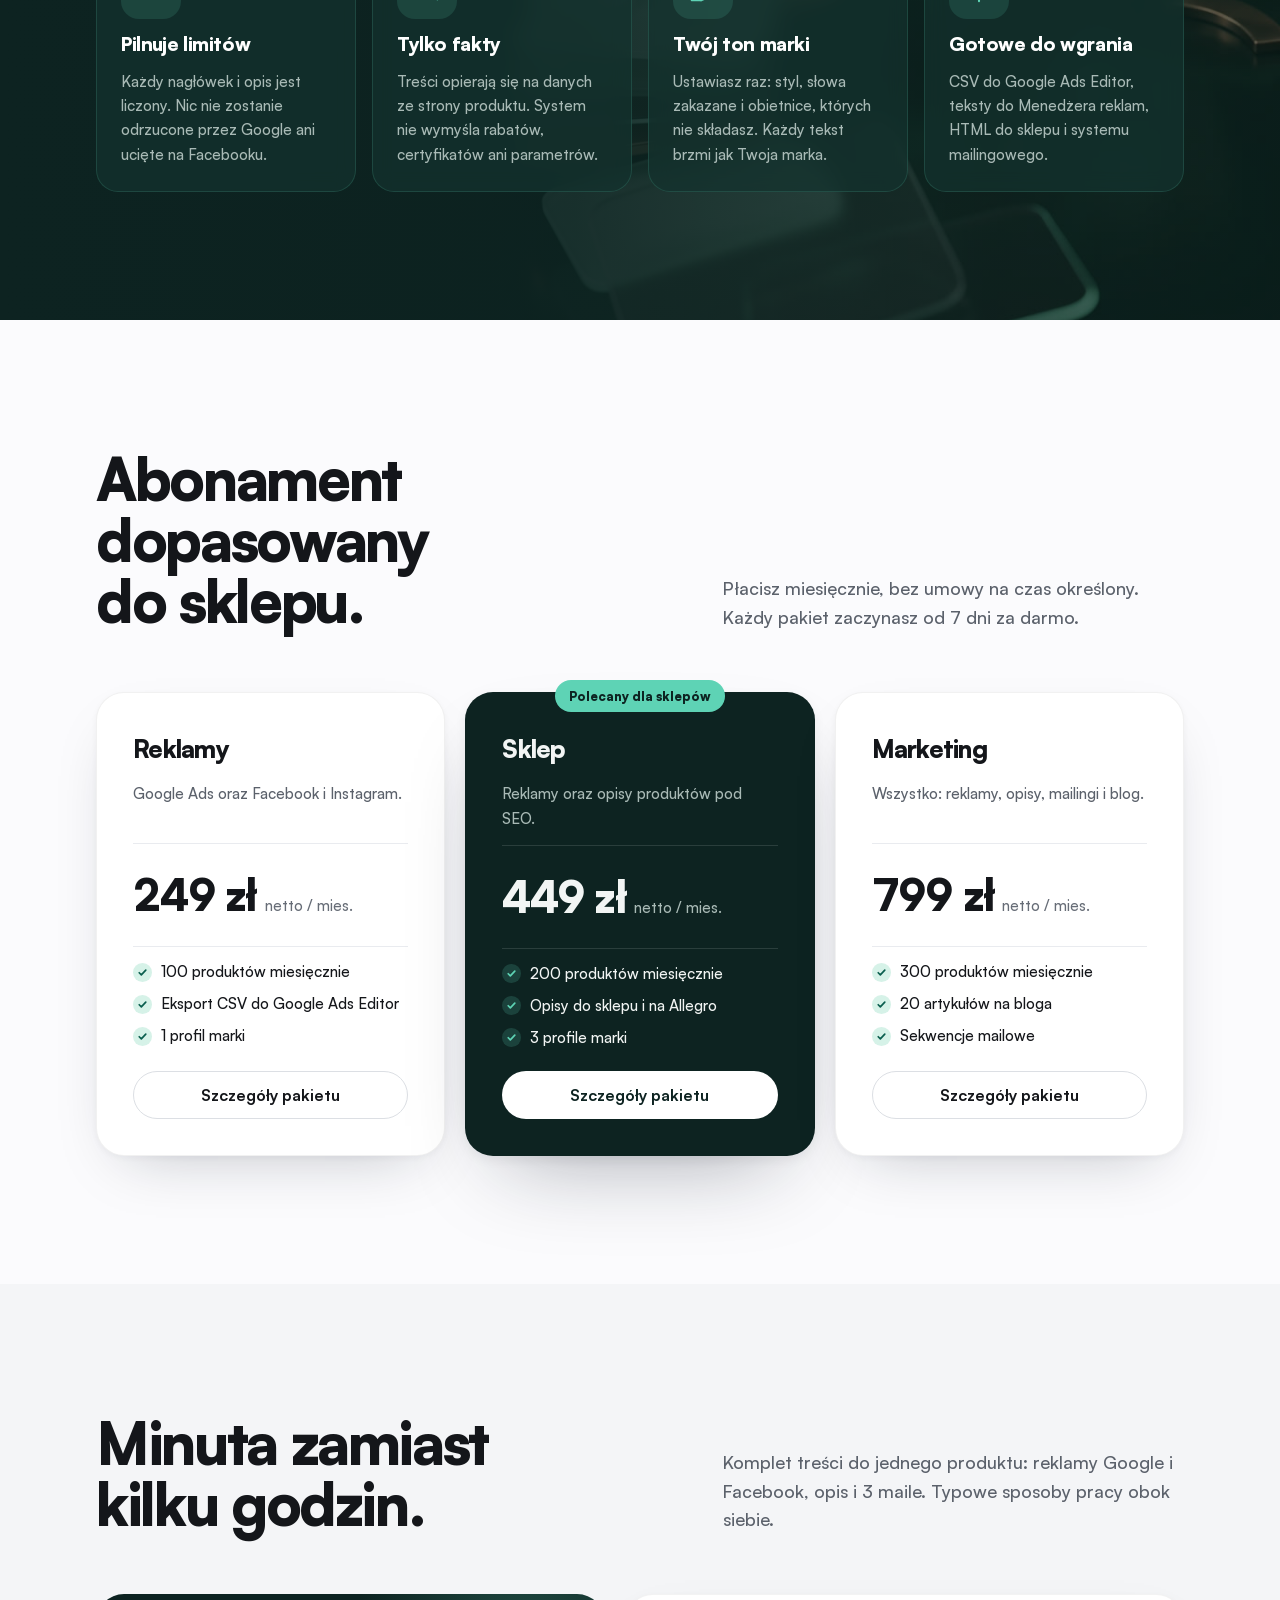
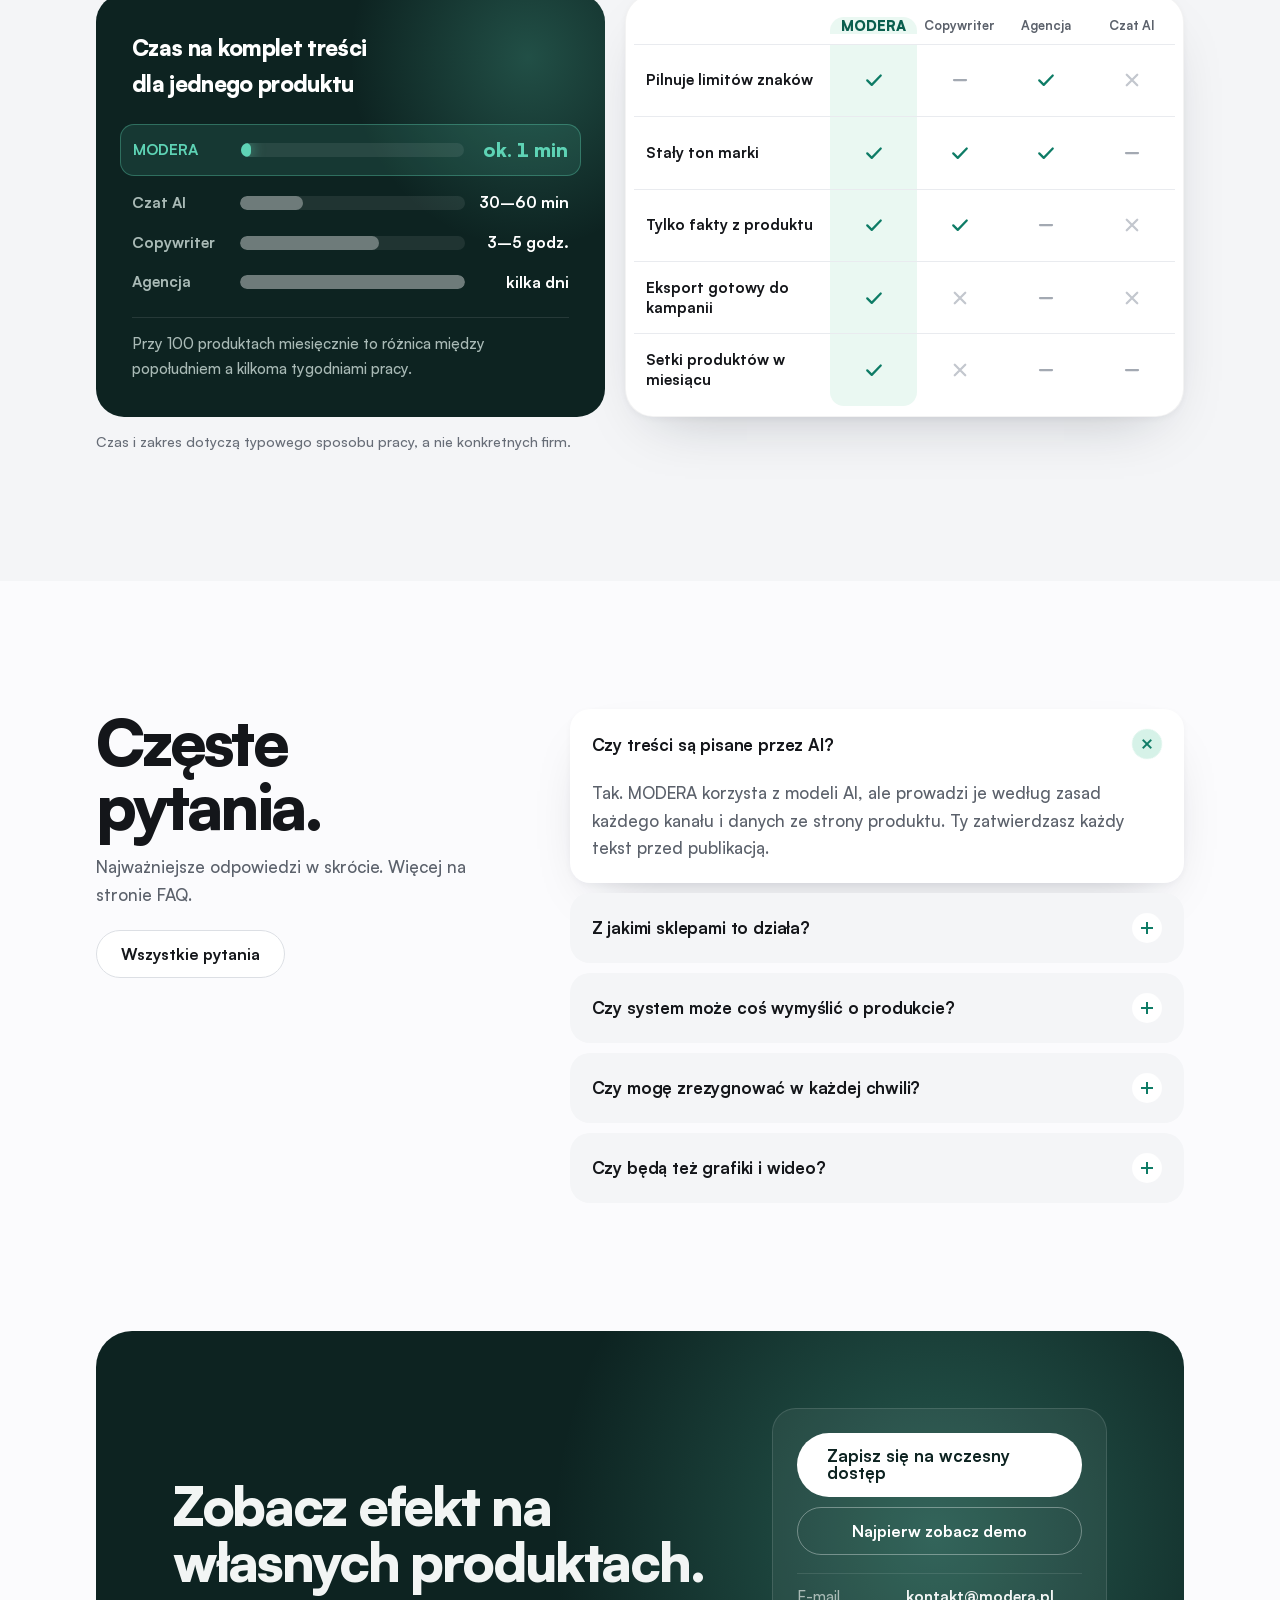
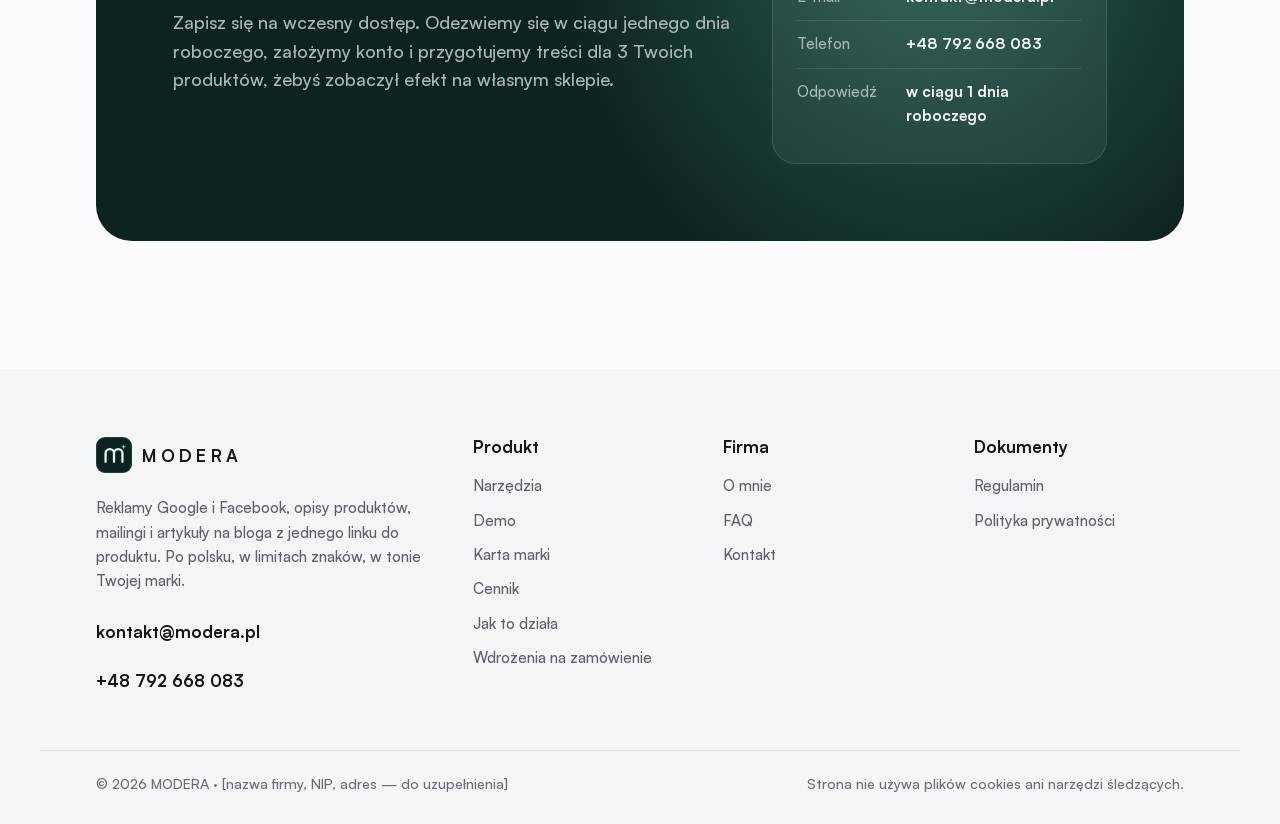
==== commit 042f613a: "Etap 1: kreator Karta marki (wywiad o firmie)" ====
--- a/index.html
+++ b/index.html
@@ -71,6 +71,7 @@
     <nav class="nav" id="nav" aria-label="Główna nawigacja">
       <a href="index.html#narzedzia" data-nav="narzedzia">Narzędzia</a>
       <a href="demo.html" data-nav="demo">Demo</a>
+      <a href="marka.html" data-nav="marka">Karta marki</a>
       <a href="cennik.html" data-nav="cennik">Cennik</a>
       <a href="o-mnie.html" data-nav="o-mnie">O mnie</a>
       <a href="faq.html" data-nav="faq">FAQ</a>
@@ -317,7 +318,7 @@
       <p class="foot__about">Reklamy Google i Facebook, opisy produktów, mailingi i artykuły na bloga z jednego linku do produktu. Po polsku, w limitach znaków, w tonie Twojej marki.</p>
       <p class="foot__contact"><a href="mailto:kontakt@modera.pl">kontakt@modera.pl</a><a href="tel:+48792668083">+48 792 668 083</a></p>
     </div>
-    <nav aria-label="Produkt"><p class="foot__h">Produkt</p><a href="index.html#narzedzia">Narzędzia</a><a href="demo.html">Demo</a><a href="cennik.html">Cennik</a><a href="index.html#jak-to-dziala">Jak to działa</a><a href="rozwiazania.html">Wdrożenia na zamówienie</a></nav>
+    <nav aria-label="Produkt"><p class="foot__h">Produkt</p><a href="index.html#narzedzia">Narzędzia</a><a href="demo.html">Demo</a><a href="marka.html">Karta marki</a><a href="cennik.html">Cennik</a><a href="index.html#jak-to-dziala">Jak to działa</a><a href="rozwiazania.html">Wdrożenia na zamówienie</a></nav>
     <nav aria-label="Firma"><p class="foot__h">Firma</p><a href="o-mnie.html">O mnie</a><a href="faq.html">FAQ</a><a href="#kontakt">Kontakt</a></nav>
     <nav aria-label="Dokumenty"><p class="foot__h">Dokumenty</p><a href="regulamin.html">Regulamin</a><a href="polityka-prywatnosci.html">Polityka prywatności</a></nav>
   </div>
--- a/styles.css
+++ b/styles.css
@@ -1455,3 +1455,110 @@
 
 .otabs{flex-wrap:wrap;overflow:visible}
 @media (max-width:640px){.otabs{flex-wrap:nowrap;overflow-x:auto}}
+
+/* =================== KARTA MARKI (etap 1) =================== */
+.eyebrow{display:inline-block;font-size:.85rem;font-weight:700;color:var(--accent-deep);background:var(--mint-2);border-radius:99px;padding:6px 12px;margin-bottom:16px}
+.bapp{display:grid;grid-template-columns:240px minmax(0,1fr);gap:20px;align-items:start;background:#fff;border-radius:var(--r);box-shadow:var(--shadow);border:1px solid rgba(20,22,26,.05);padding:clamp(14px,2vw,24px)}
+.bnav{list-style:none;margin:0;padding:0;display:grid;gap:4px;position:sticky;top:90px}
+.bnav button{width:100%;display:flex;align-items:center;gap:10px;font:700 .92rem/1.2 var(--f);color:var(--ink-2);background:none;border:0;border-radius:14px;padding:9px 10px;cursor:pointer;text-align:left;transition:background .2s var(--ease),color .2s var(--ease)}
+.bnav button:hover:not(:disabled){background:var(--grey)}
+.bnav button:disabled{opacity:.45;cursor:default}
+.bnav__n{flex:none;display:grid;place-items:center;width:28px;height:28px;border-radius:9px;background:var(--grey);font-size:.8rem;font-weight:900}
+.bnav__n .ic{width:14px;height:14px;stroke-width:3}
+.bnav .is-done .bnav__n{background:var(--mint-2);color:var(--accent-deep)}
+.bnav [aria-current=step]{background:var(--dark);color:#fff}
+.bnav [aria-current=step] .bnav__n{background:var(--accent-hi);color:var(--dark)}
+.bmain{min-width:0}
+.bpanel{outline:none;animation:panelIn .35s var(--ease) both}
+.bhead h2,.bstart h2{font-size:clamp(1.5rem,2.4vw,2rem);letter-spacing:-.03em}
+.bhead p,.bstart>p{color:var(--ink-2);margin-top:6px;max-width:62ch}
+.bstart{padding:clamp(4px,2vw,20px)}
+.bstart .dapp__form{margin-top:20px}
+.bnote{font-size:.88rem;color:var(--ink-3);margin-top:10px}
+.bread{margin-top:16px}
+.btip{display:flex;gap:10px;align-items:flex-start;margin:16px 0;background:var(--dark);color:var(--on-dark-2);border-radius:16px;padding:14px 16px;font-size:.92rem;line-height:1.5}
+.btip .ic{flex:none;width:18px;height:18px;color:var(--accent-hi);margin-top:2px}
+.btip b{color:#fff}
+.bgrid{display:grid;grid-template-columns:repeat(2,minmax(0,1fr));gap:10px;margin-bottom:10px}
+.bf,.bcard{background:#FAFBFC;border:1px solid var(--grey-2);border-radius:16px;padding:12px 14px;display:flex;flex-direction:column;gap:8px;transition:border-color .25s var(--ease),background .25s var(--ease)}
+.bf--prop,.bcard--prop{background:#F6FBF9;border-color:#CFE9E0}
+.bf--miss,.bcard--miss{border-style:dashed}
+.bf__top{display:flex;justify-content:space-between;align-items:center;gap:8px;font-weight:700;font-size:.92rem}
+.bf input,.bf textarea,.bsub input,.bsub textarea{width:100%;font:500 .95rem/1.45 var(--f);color:var(--ink);background:#fff;border:1px solid var(--grey-2);border-radius:12px;padding:10px 12px;resize:vertical;transition:border-color .2s,box-shadow .2s}
+.bf input:focus,.bf textarea:focus,.bsub input:focus,.bsub textarea:focus{outline:0;border-color:var(--accent);box-shadow:0 0 0 3px rgba(14,124,102,.15)}
+.bf__foot{display:flex;justify-content:space-between;align-items:center;gap:8px;flex-wrap:wrap}
+.bf__foot:empty{display:none}
+.bsrc{font-size:.8rem;color:var(--ink-3);flex:1;min-width:12em}
+.bst{flex:none;display:inline-flex;align-items:center;gap:5px;font-size:.72rem;font-weight:700;border-radius:99px;padding:4px 9px;white-space:nowrap}
+.bst .ic{width:12px;height:12px;stroke-width:3}
+.bst--ok{background:var(--mint-2);color:var(--accent-deep)}
+.bst--prop{background:#E6F0FF;color:#1A47B8}
+.bst--miss{background:var(--grey);color:var(--ink-3)}
+.bcards{display:grid;grid-template-columns:repeat(2,minmax(0,1fr));gap:10px}
+.bcard__acts{display:flex;gap:6px}
+.bdel{color:var(--ink-3)}
+.bsub{display:grid;gap:4px}
+.bsub>span{font-size:.78rem;font-weight:700;color:var(--ink-3)}
+.bpair{display:grid;grid-template-columns:minmax(0,1fr) auto minmax(0,1fr);gap:8px;align-items:end}
+.bpair__arr{font-weight:900;color:var(--accent);padding-bottom:12px}
+.badd{font:700 .92rem/1 var(--f);color:var(--accent-deep);background:none;border:1.5px dashed #BFE3D7;border-radius:16px;padding:18px;cursor:pointer;min-height:64px;transition:background .2s var(--ease)}
+.badd:hover{background:var(--mint-2)}
+.bwarn{display:flex;gap:6px;align-items:flex-start;font-size:.85rem;font-weight:700;color:#8A2E07;background:#FDE7DA;border-radius:10px;padding:8px 10px}
+.bwarn .ic{flex:none;width:14px;height:14px;margin-top:2px;stroke-width:3}
+.bh3{font-size:1.1rem;margin:22px 0 10px}
+.bvoice{display:grid;grid-template-columns:minmax(0,1fr) minmax(0,1fr);gap:10px;margin:16px 0 10px}
+.bvoice__ctl{background:#FAFBFC;border:1px solid var(--grey-2);border-radius:16px;padding:14px;display:grid;gap:6px;align-content:start}
+.bvoice__ctl .bsub{margin-top:6px}
+.bvoice__prev{position:relative;overflow:hidden;background:var(--dark);border-radius:16px;padding:22px;display:flex;flex-direction:column;justify-content:center;min-height:240px}
+.bvoice__prev::before{content:"";position:absolute;right:-30%;top:-40%;width:80%;height:100%;background:radial-gradient(closest-side,rgba(94,211,181,.22),transparent);pointer-events:none}
+.bvoice__k{font-size:.78rem;font-weight:700;text-transform:uppercase;letter-spacing:.06em;color:var(--accent-deep)}
+.bvoice__prev .bvoice__k{color:var(--accent-hi)}
+.bvoice__s{position:relative;font-size:clamp(1.15rem,1.8vw,1.45rem);font-weight:700;line-height:1.35;letter-spacing:-.02em;color:#fff;margin:12px 0;animation:panelIn .35s var(--ease) both}
+.bvoice__s--sm{font-size:1rem;color:var(--ink);background:var(--mint-2);border-radius:12px;padding:10px 12px;margin:8px 0}
+.bvoice__m{position:relative;font-size:.85rem;color:var(--on-dark-2)}
+.bchips{display:flex;flex-wrap:wrap;gap:6px;align-items:center}
+.bchip{display:inline-flex;align-items:center;gap:4px;font-size:.85rem;font-weight:700;background:var(--mint-2);color:var(--accent-deep);border-radius:99px;padding:5px 6px 5px 11px}
+.bchip--neg{background:#FDE7DA;color:#8A2E07}
+.bchip button{display:grid;place-items:center;width:22px;height:22px;border-radius:50%;border:0;background:rgba(255,255,255,.7);color:inherit;font-size:1rem;line-height:1;cursor:pointer}
+.bchip__add input{width:9em;font:500 .85rem/1 var(--f);border:1px dashed var(--grey-2);border-radius:99px;padding:8px 11px;background:#fff}
+.bfoot{display:flex;justify-content:space-between;align-items:center;gap:10px;margin-top:18px;padding-top:16px;border-top:1px solid var(--grey-2)}
+.bfoot[hidden]{display:none}
+.bfoot__st{font-size:.9rem;color:var(--ink-2)}
+.bfoot__st b{color:var(--accent-deep)}
+.bsum__head{display:flex;justify-content:space-between;align-items:center;gap:20px;background:var(--dark);color:var(--on-dark-2);border-radius:20px;padding:clamp(18px,3vw,30px)}
+.bsum__head h2{color:#fff;font-size:clamp(1.8rem,3vw,2.6rem);letter-spacing:-.04em;margin:4px 0}
+.bsum__head .bvoice__k{color:var(--accent-hi)}
+.bmeter{flex:none;width:120px;height:120px;border-radius:50%;display:grid;place-content:center;text-align:center;background:radial-gradient(closest-side,var(--dark) 78%,transparent 79% 100%),conic-gradient(var(--accent-hi) calc(var(--p)*1%),rgba(255,255,255,.12) 0)}
+.bmeter b{font-size:1.7rem;font-weight:900;color:#fff;line-height:1}
+.bmeter small{font-size:.75rem}
+.bsum__stats{list-style:none;margin:12px 0 0;padding:0;display:flex;flex-wrap:wrap;gap:8px}
+.bsum__stats li{background:var(--grey);border-radius:99px;padding:6px 12px;font-size:.88rem}
+.bsum__stats b{font-weight:900}
+.bsum__grid{display:grid;grid-template-columns:repeat(2,minmax(0,1fr));gap:10px;margin-top:14px}
+.bsum__grid section{background:#FAFBFC;border:1px solid var(--grey-2);border-radius:16px;padding:14px 16px}
+.bsum__grid h3{font-size:1rem;margin-bottom:8px}
+.bsum__grid p,.bsum__grid li{font-size:.92rem;line-height:1.5}
+.bsum__grid p+p{margin-top:8px}
+.bsum__grid ul{margin:0;padding-left:18px;display:grid;gap:4px}
+.bsum__grid small{color:var(--ink-3)}
+.bsum__acts{display:flex;flex-wrap:wrap;gap:10px;align-items:center;margin-top:18px}
+.linkb{font:700 .9rem/1 var(--f);color:var(--accent-deep);background:none;border:0;padding:8px 4px;cursor:pointer;text-decoration:underline;text-underline-offset:3px}
+@media (max-width:900px){
+  .bapp{grid-template-columns:1fr}
+  .bnav{position:static;display:flex;overflow-x:auto;gap:6px;scrollbar-width:none;margin:0 -4px;padding:0 4px 4px}
+  .bnav::-webkit-scrollbar{display:none}
+  .bnav button{width:auto;white-space:nowrap;padding:8px 12px 8px 8px;background:var(--grey)}
+  .bvoice{grid-template-columns:1fr}
+}
+@media (max-width:640px){
+  .bgrid,.bcards,.bsum__grid{grid-template-columns:1fr}
+  .bpair{grid-template-columns:1fr}
+  .bpair__arr{display:none}
+  .bsum__head{flex-direction:column-reverse;align-items:flex-start}
+  .bmeter{width:96px;height:96px}
+  .bfoot{position:sticky;bottom:0;z-index:2;background:#fff;margin:14px -14px -14px;padding:12px 14px;border-radius:0 0 var(--r) var(--r);box-shadow:0 -8px 20px -12px rgba(20,22,26,.2)}
+  .bfoot .pill{padding-left:16px;padding-right:16px}
+}
+
+.bfoot .pill,.bsum__acts .pill{margin:0}
+.badd{min-height:64px;align-self:start}
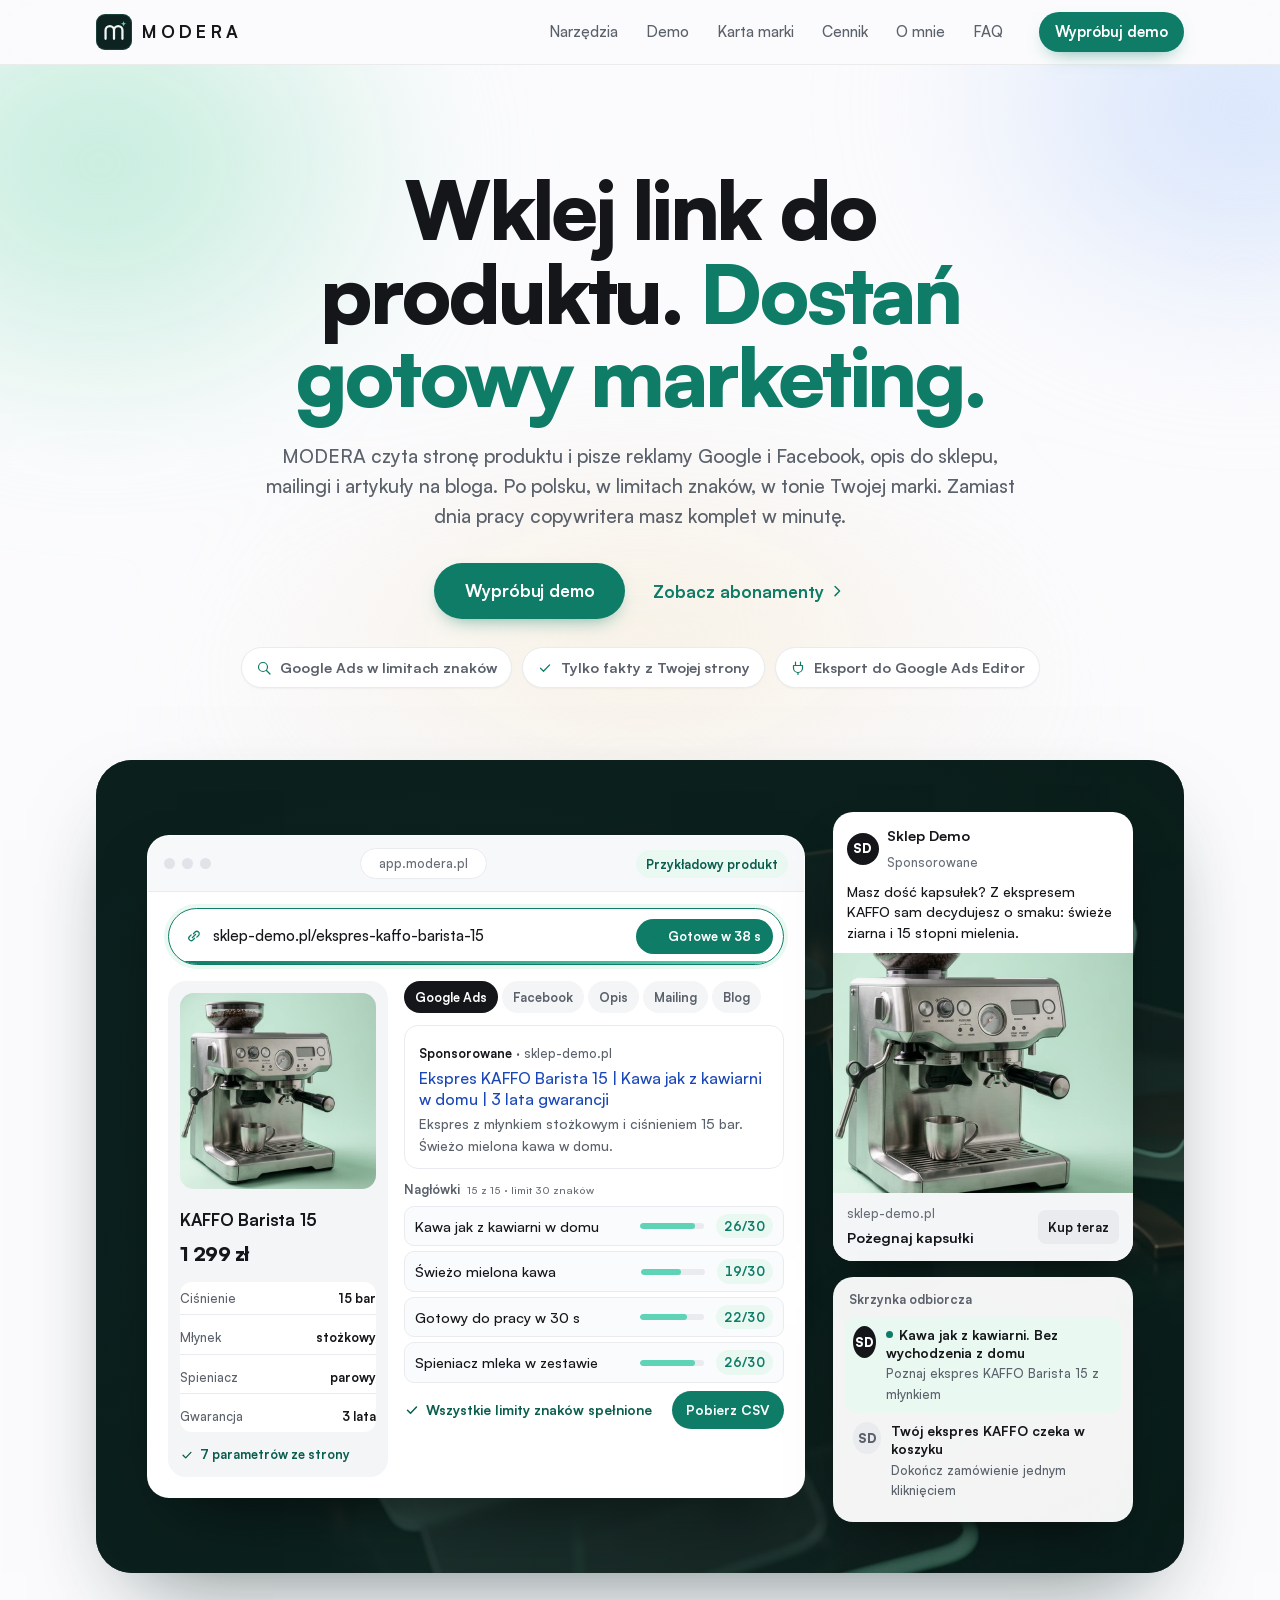
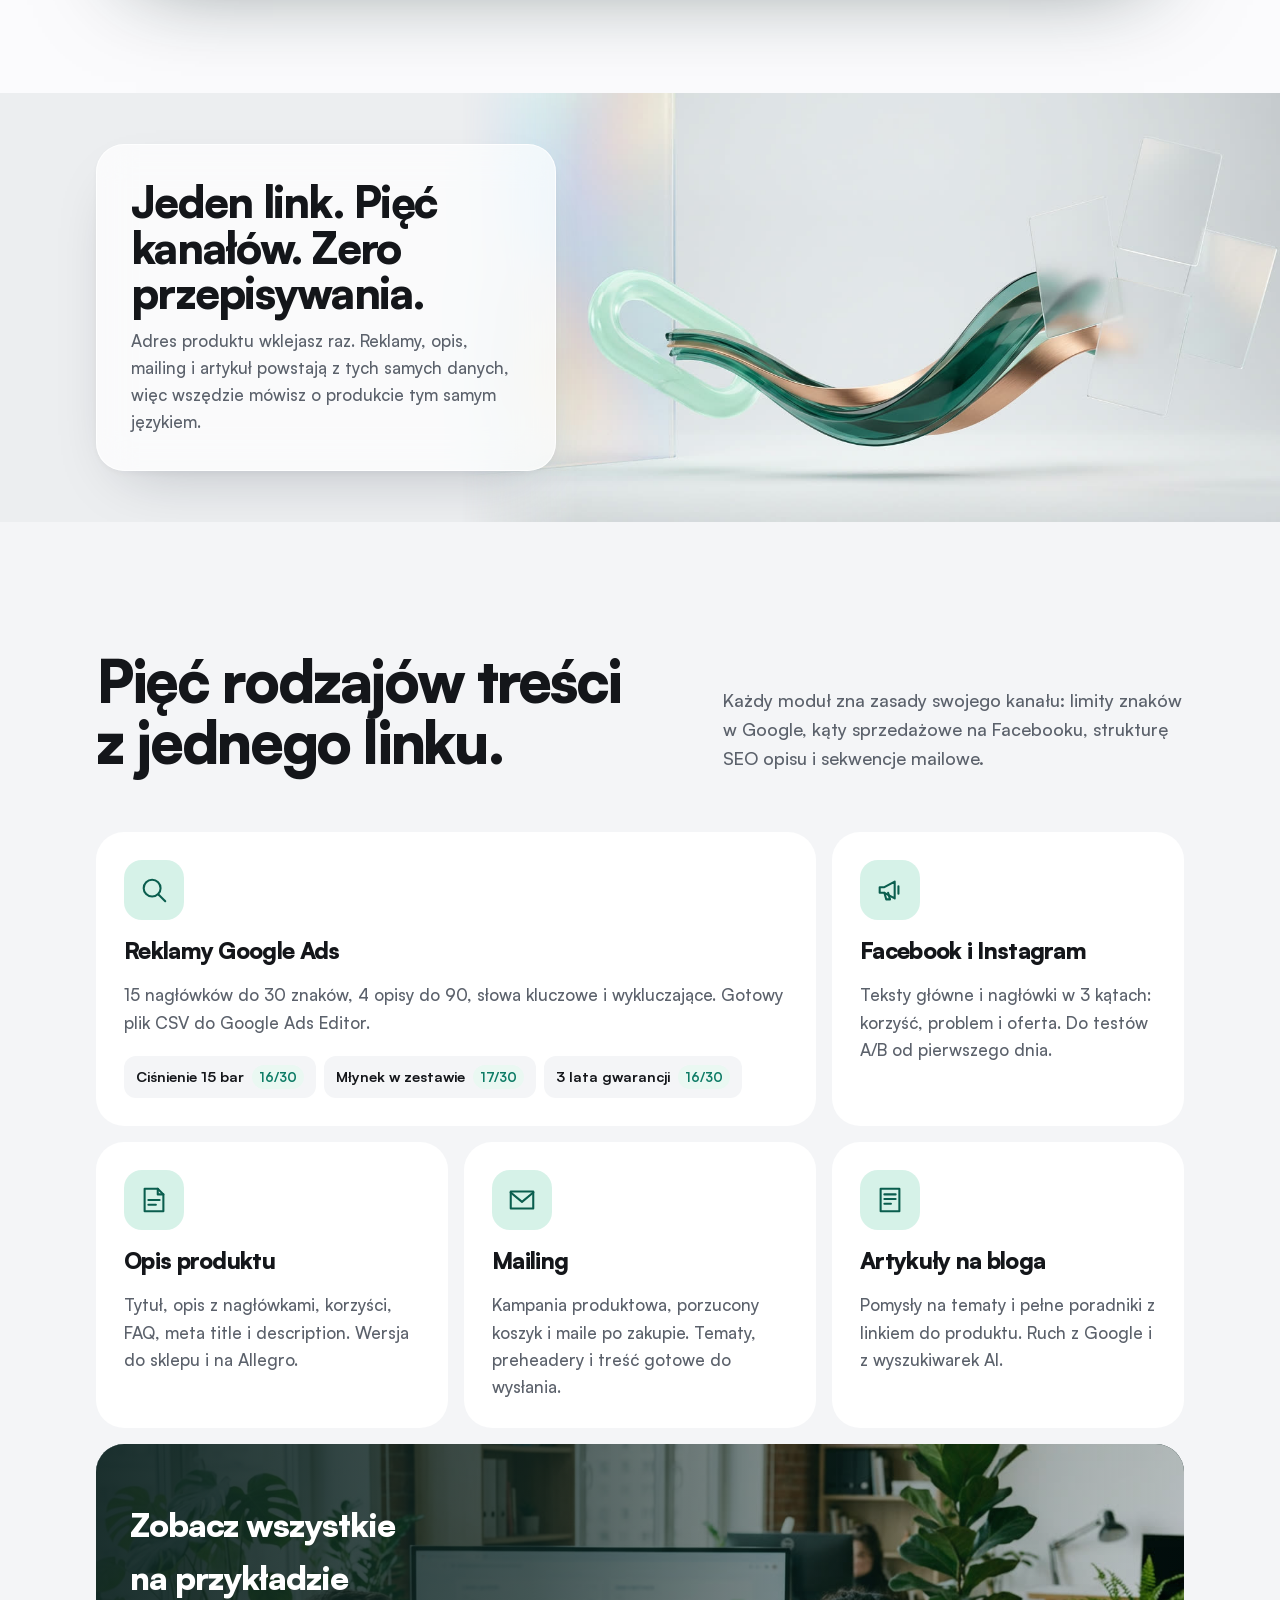
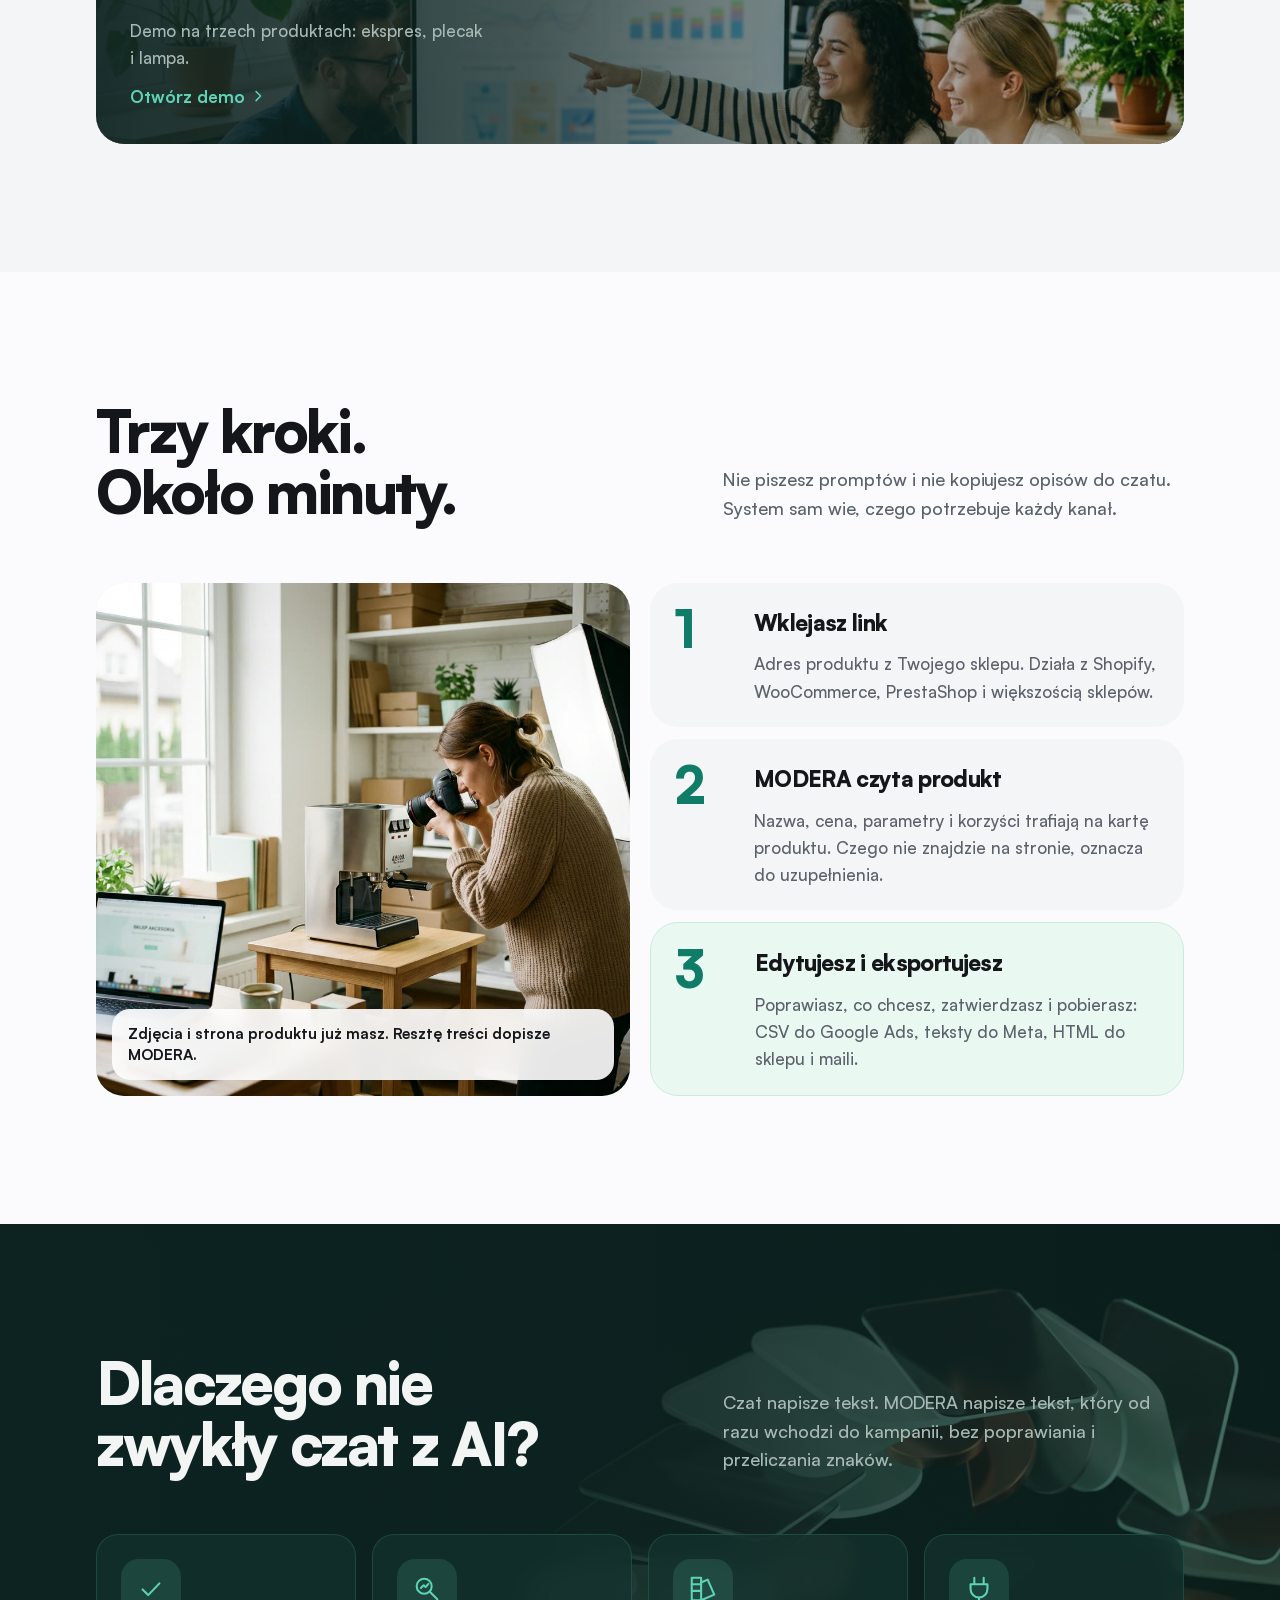
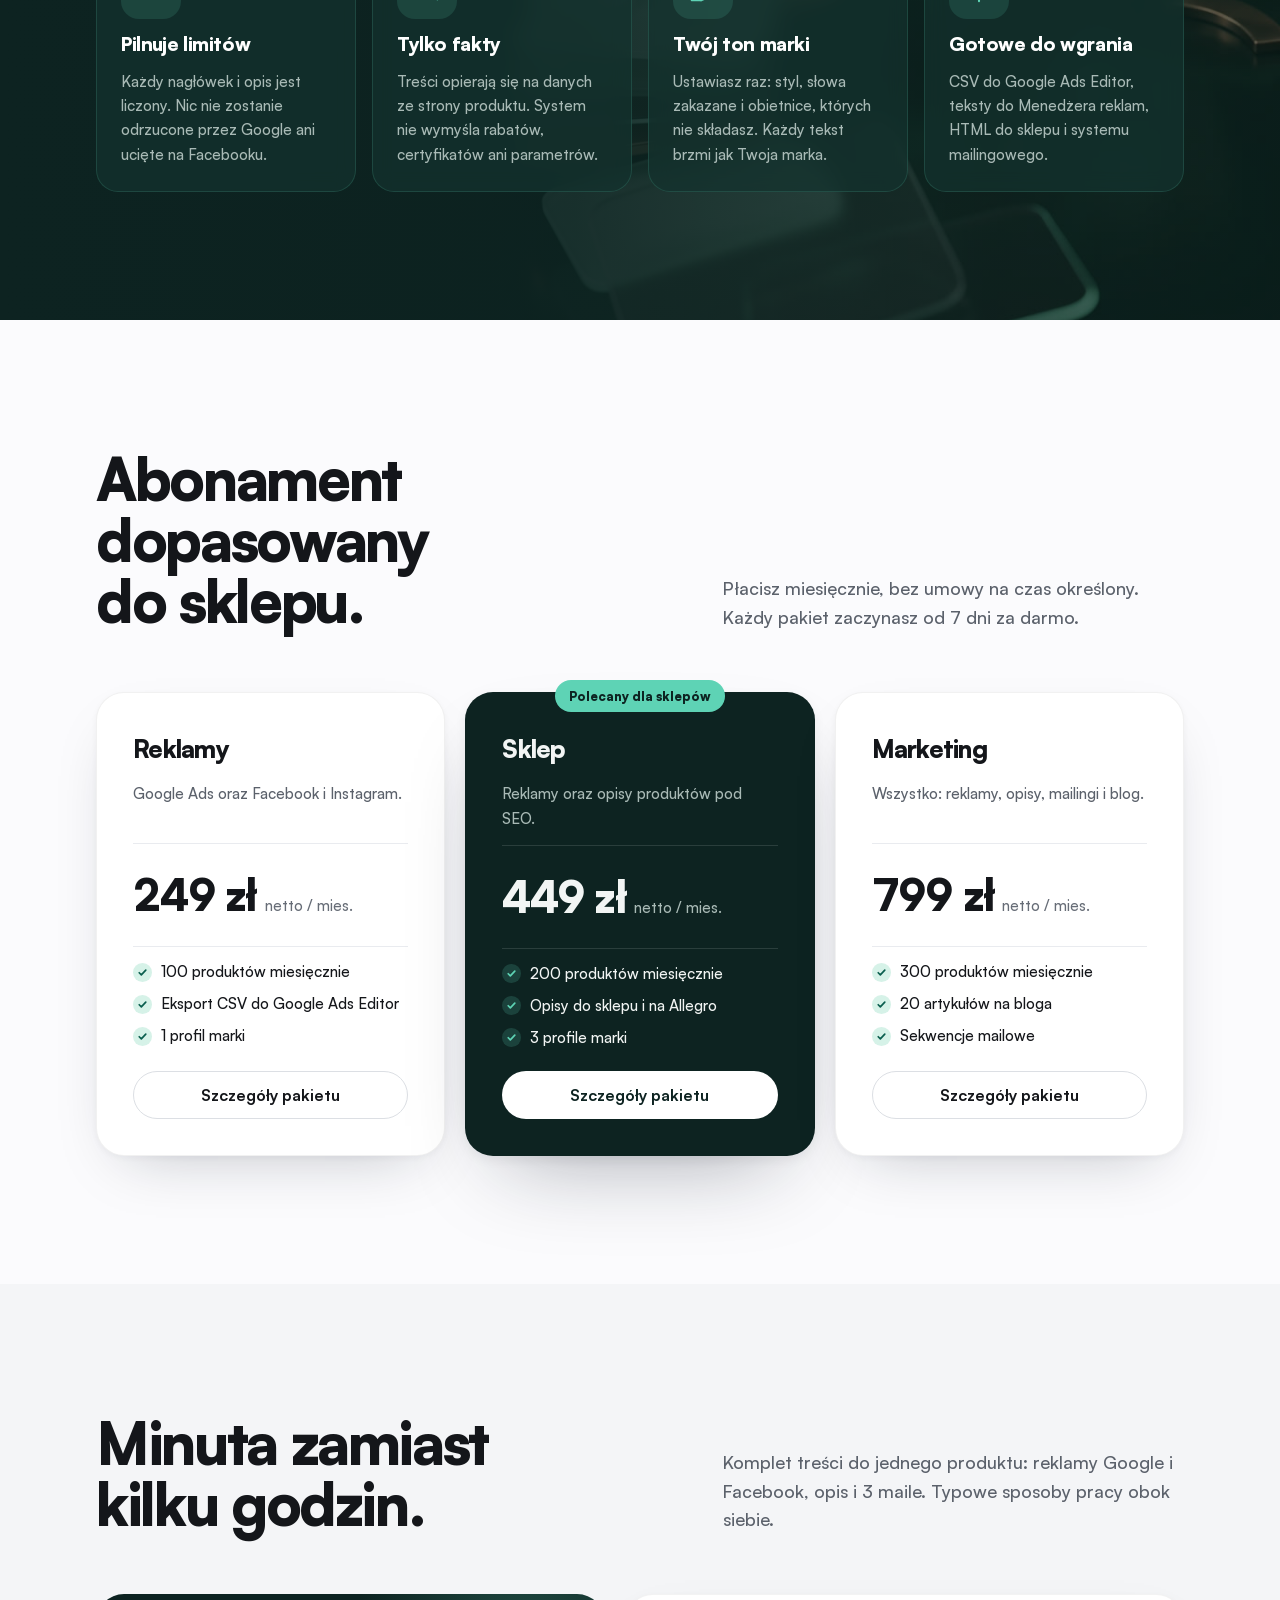
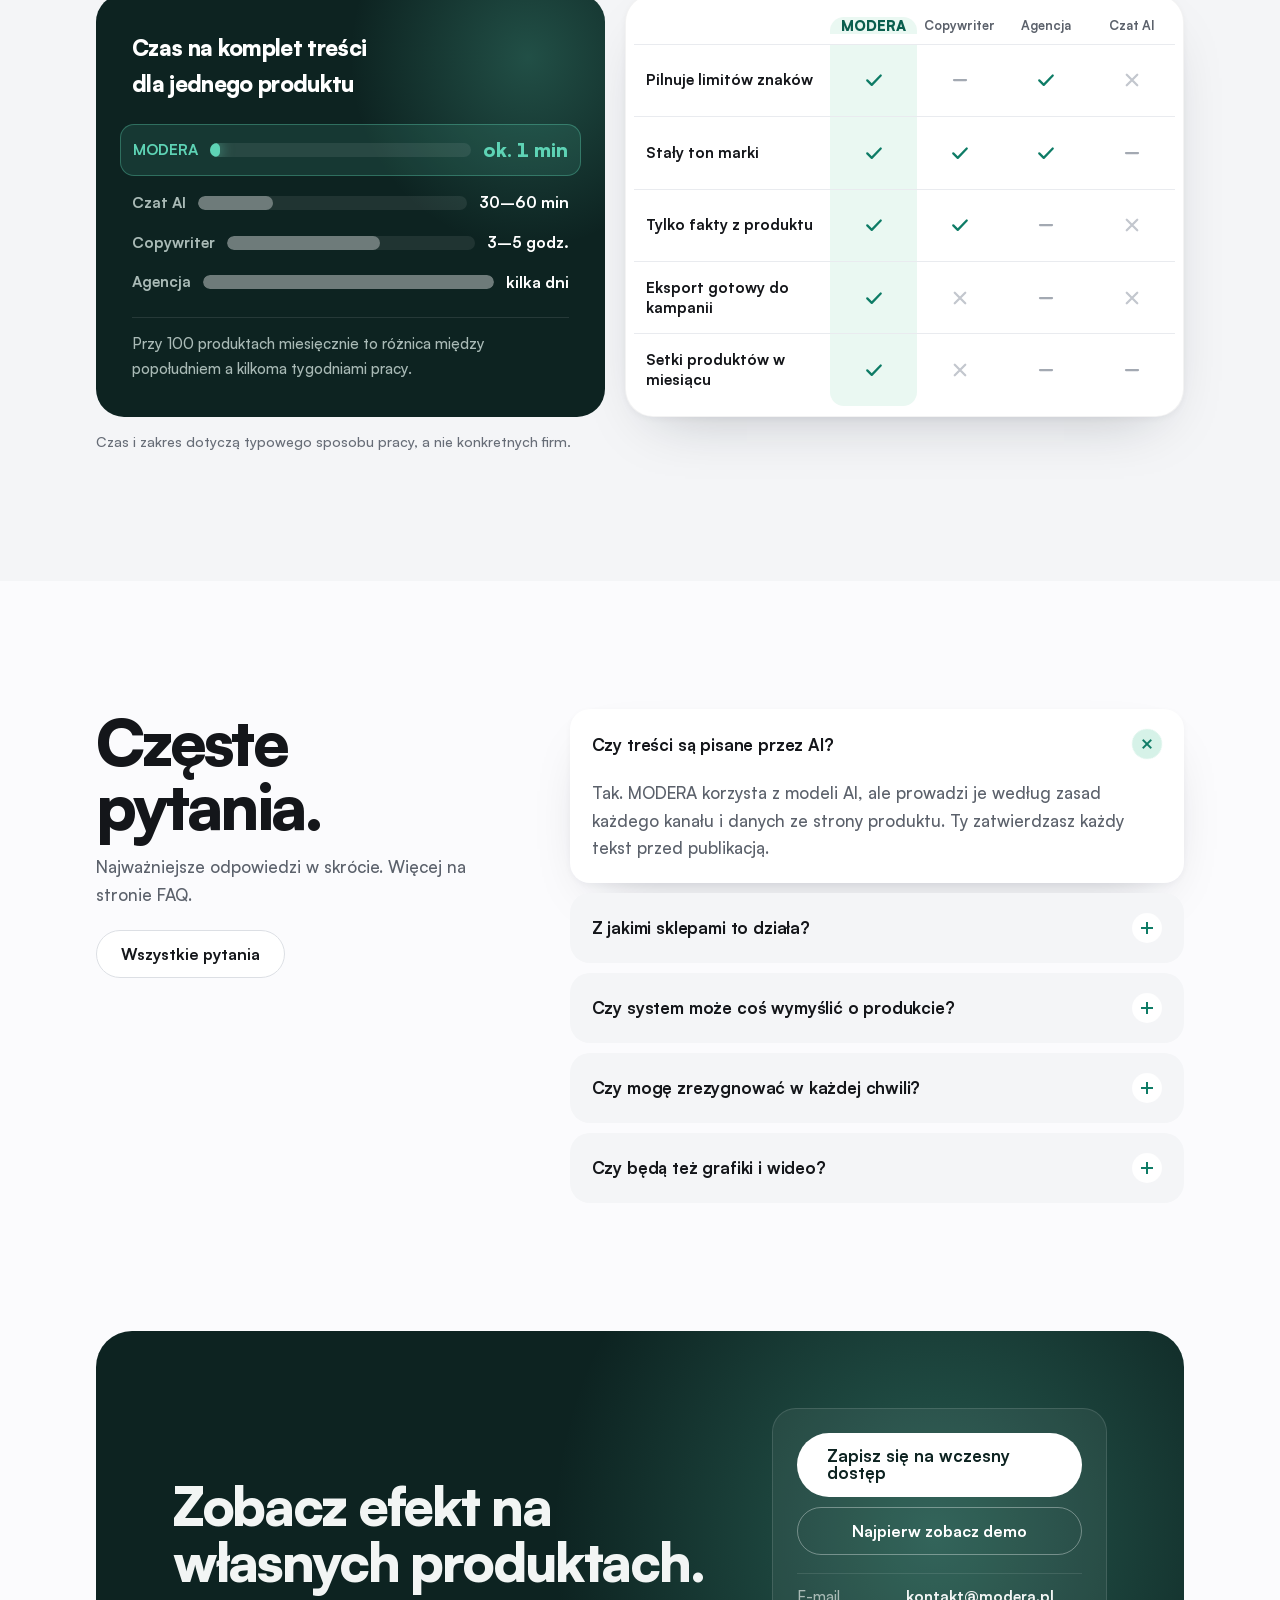
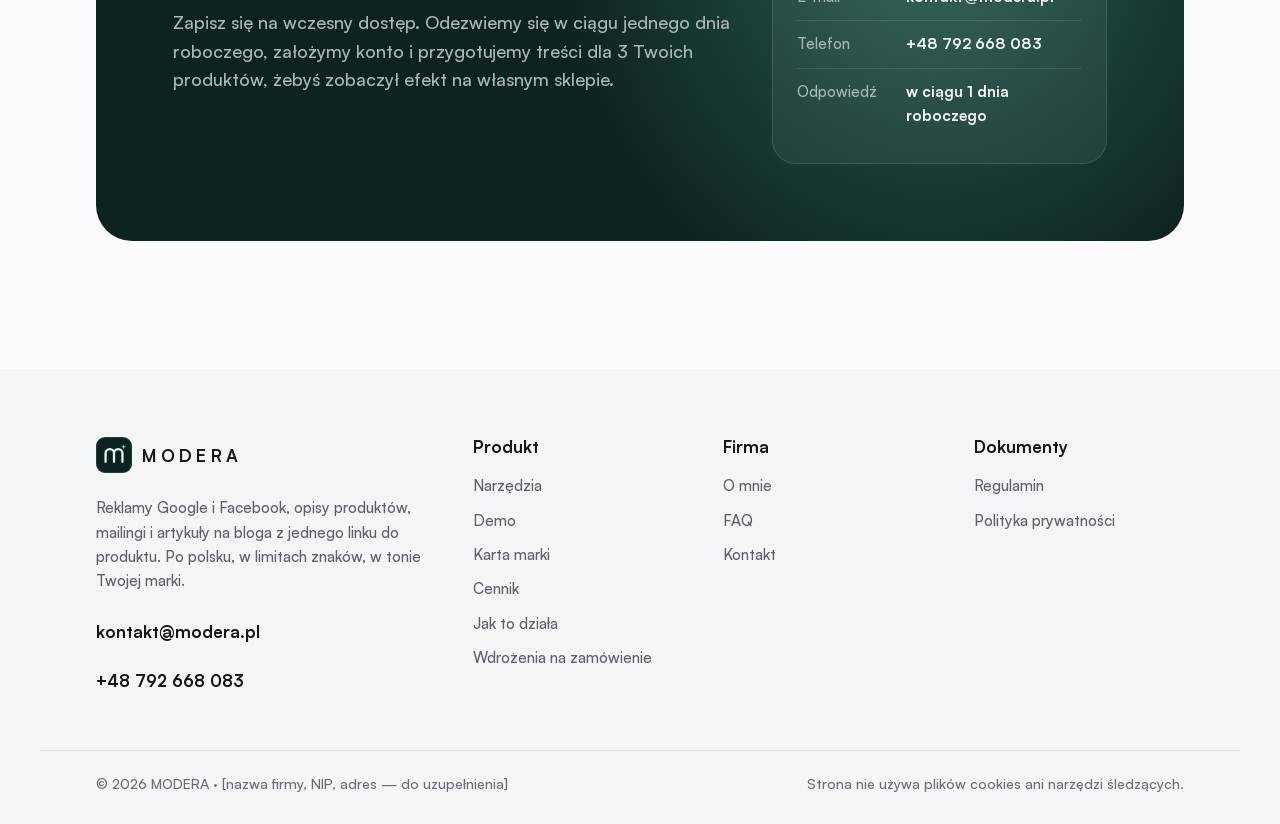
==== commit 4d1a1215: "Odpornosc na powiekszony tekst: tabela porownania jako karty na telefonie, paski, naglowki" ====
--- a/index.html
+++ b/index.html
@@ -263,11 +263,11 @@
       </div>
       <div class="vs__table">
         <div class="vs__head"><span></span><b class="us">MODERA</b><b>Copy&shy;writer</b><b>Agencja</b><b>Czat AI</b></div>
-        <div class="vs__row"><span>Pilnuje limitów znaków</span><span class="us"><svg class="mk mk--yes" role="img" aria-label="tak"><use href="#i-yes"/></svg></span><span class=""><svg class="mk mk--part" role="img" aria-label="częściowo"><use href="#i-part"/></svg></span><span class=""><svg class="mk mk--yes" role="img" aria-label="tak"><use href="#i-yes"/></svg></span><span class=""><svg class="mk mk--no" role="img" aria-label="nie"><use href="#i-no"/></svg></span></div>
-        <div class="vs__row"><span>Stały ton marki</span><span class="us"><svg class="mk mk--yes" role="img" aria-label="tak"><use href="#i-yes"/></svg></span><span class=""><svg class="mk mk--yes" role="img" aria-label="tak"><use href="#i-yes"/></svg></span><span class=""><svg class="mk mk--yes" role="img" aria-label="tak"><use href="#i-yes"/></svg></span><span class=""><svg class="mk mk--part" role="img" aria-label="częściowo"><use href="#i-part"/></svg></span></div>
-        <div class="vs__row"><span>Tylko fakty z produktu</span><span class="us"><svg class="mk mk--yes" role="img" aria-label="tak"><use href="#i-yes"/></svg></span><span class=""><svg class="mk mk--yes" role="img" aria-label="tak"><use href="#i-yes"/></svg></span><span class=""><svg class="mk mk--part" role="img" aria-label="częściowo"><use href="#i-part"/></svg></span><span class=""><svg class="mk mk--no" role="img" aria-label="nie"><use href="#i-no"/></svg></span></div>
-        <div class="vs__row"><span>Eksport gotowy do kampanii</span><span class="us"><svg class="mk mk--yes" role="img" aria-label="tak"><use href="#i-yes"/></svg></span><span class=""><svg class="mk mk--no" role="img" aria-label="nie"><use href="#i-no"/></svg></span><span class=""><svg class="mk mk--part" role="img" aria-label="częściowo"><use href="#i-part"/></svg></span><span class=""><svg class="mk mk--no" role="img" aria-label="nie"><use href="#i-no"/></svg></span></div>
-        <div class="vs__row"><span>Setki produktów w miesiącu</span><span class="us"><svg class="mk mk--yes" role="img" aria-label="tak"><use href="#i-yes"/></svg></span><span class=""><svg class="mk mk--no" role="img" aria-label="nie"><use href="#i-no"/></svg></span><span class=""><svg class="mk mk--part" role="img" aria-label="częściowo"><use href="#i-part"/></svg></span><span class=""><svg class="mk mk--part" role="img" aria-label="częściowo"><use href="#i-part"/></svg></span></div>
+        <div class="vs__row"><span>Pilnuje limitów znaków</span><span class="us" data-l="MODERA"><svg class="mk mk--yes" role="img" aria-label="tak"><use href="#i-yes"/></svg></span><span class="" data-l="Copywriter"><svg class="mk mk--part" role="img" aria-label="częściowo"><use href="#i-part"/></svg></span><span class="" data-l="Agencja"><svg class="mk mk--yes" role="img" aria-label="tak"><use href="#i-yes"/></svg></span><span class="" data-l="Czat AI"><svg class="mk mk--no" role="img" aria-label="nie"><use href="#i-no"/></svg></span></div>
+        <div class="vs__row"><span>Stały ton marki</span><span class="us" data-l="MODERA"><svg class="mk mk--yes" role="img" aria-label="tak"><use href="#i-yes"/></svg></span><span class="" data-l="Copywriter"><svg class="mk mk--yes" role="img" aria-label="tak"><use href="#i-yes"/></svg></span><span class="" data-l="Agencja"><svg class="mk mk--yes" role="img" aria-label="tak"><use href="#i-yes"/></svg></span><span class="" data-l="Czat AI"><svg class="mk mk--part" role="img" aria-label="częściowo"><use href="#i-part"/></svg></span></div>
+        <div class="vs__row"><span>Tylko fakty z produktu</span><span class="us" data-l="MODERA"><svg class="mk mk--yes" role="img" aria-label="tak"><use href="#i-yes"/></svg></span><span class="" data-l="Copywriter"><svg class="mk mk--yes" role="img" aria-label="tak"><use href="#i-yes"/></svg></span><span class="" data-l="Agencja"><svg class="mk mk--part" role="img" aria-label="częściowo"><use href="#i-part"/></svg></span><span class="" data-l="Czat AI"><svg class="mk mk--no" role="img" aria-label="nie"><use href="#i-no"/></svg></span></div>
+        <div class="vs__row"><span>Eksport gotowy do kampanii</span><span class="us" data-l="MODERA"><svg class="mk mk--yes" role="img" aria-label="tak"><use href="#i-yes"/></svg></span><span class="" data-l="Copywriter"><svg class="mk mk--no" role="img" aria-label="nie"><use href="#i-no"/></svg></span><span class="" data-l="Agencja"><svg class="mk mk--part" role="img" aria-label="częściowo"><use href="#i-part"/></svg></span><span class="" data-l="Czat AI"><svg class="mk mk--no" role="img" aria-label="nie"><use href="#i-no"/></svg></span></div>
+        <div class="vs__row"><span>Setki produktów w miesiącu</span><span class="us" data-l="MODERA"><svg class="mk mk--yes" role="img" aria-label="tak"><use href="#i-yes"/></svg></span><span class="" data-l="Copywriter"><svg class="mk mk--no" role="img" aria-label="nie"><use href="#i-no"/></svg></span><span class="" data-l="Agencja"><svg class="mk mk--part" role="img" aria-label="częściowo"><use href="#i-part"/></svg></span><span class="" data-l="Czat AI"><svg class="mk mk--part" role="img" aria-label="częściowo"><use href="#i-part"/></svg></span></div>
       </div>
     </div>
     <p class="note">Czas i zakres dotyczą typowego sposobu pracy, a nie konkretnych firm.</p>
--- a/styles.css
+++ b/styles.css
@@ -1367,9 +1367,9 @@
 
 /* =================== DEMO v3: fakty, grupy, sekwencje =================== */
 .fx{display:inline-flex;flex-wrap:wrap;gap:3px;flex:none;vertical-align:middle}
-.fx a{font-size:.7rem;font-weight:700;line-height:1;padding:4px 6px;border-radius:6px;background:var(--mint-2);color:var(--accent-deep);text-decoration:none;font-variant-numeric:tabular-nums;transition:background .15s var(--ease),color .15s var(--ease)}
+.fx a{font-size:.7rem;font-weight:700;line-height:1;padding:4px 6px;border-radius:8px;background:var(--mint-2);color:var(--accent-deep);text-decoration:none;font-variant-numeric:tabular-nums;transition:background .15s var(--ease),color .15s var(--ease)}
 .fx a:hover,.fx a:focus-visible{background:var(--accent);color:#fff}
-.fx--none{font-size:.7rem;font-weight:700;color:var(--ink-3);padding:4px 6px;border:1px dashed var(--grey-2);border-radius:6px}
+.fx--none{font-size:.7rem;font-weight:700;color:var(--ink-3);padding:4px 6px;border:1px dashed var(--grey-2);border-radius:8px}
 .pc__stat{margin-top:12px;font-size:.85rem;color:var(--ink-2);background:var(--mint-2);border-radius:12px;padding:10px 12px}
 .pc__stat b{color:var(--accent-deep);font-weight:900}
 .ob__lead{color:var(--ink-2);font-size:.95rem;margin:4px 0 14px;max-width:70ch}
@@ -1393,7 +1393,7 @@
 .grp small{display:block;font-size:.8rem;color:var(--ink-3);margin-bottom:8px}
 .grp ul{list-style:none;margin:0;padding:0;display:grid;gap:4px}
 .grp li{display:flex;justify-content:space-between;gap:8px;font-size:.85rem;border-top:1px solid var(--grey-2);padding-top:4px}
-.grp em{font-style:normal;font-size:.75rem;font-weight:700;color:var(--accent-deep);flex:none}
+.grp em{font-style:normal;font-size:.8rem;font-weight:700;color:var(--accent-deep);flex:none}
 .sls{display:grid;grid-template-columns:repeat(2,minmax(0,1fr));gap:8px}
 .sl{background:#FAFBFC;border:1px solid var(--grey-2);border-radius:14px;padding:12px}
 .sl b{color:#1A47B8}
@@ -1404,10 +1404,10 @@
 .seg button[aria-pressed=true],.mtabs button[aria-pressed=true]{background:#fff;color:var(--ink);box-shadow:0 2px 8px -2px rgba(20,22,26,.15)}
 .mtabs{border-radius:18px;margin-bottom:6px}
 .ob__sub{display:flex;flex-wrap:wrap;justify-content:space-between;align-items:center;gap:8px;margin:16px 0 10px}
-.rows__l{display:block;font-size:.72rem;font-weight:700;text-transform:uppercase;letter-spacing:.04em;color:var(--accent-deep)}
+.rows__l{display:block;font-size:.8rem;font-weight:700;text-transform:uppercase;letter-spacing:.04em;color:var(--accent-deep)}
 .lst{margin:0;padding-left:18px;display:grid;gap:6px;font-size:.92rem}
 .lst--num{padding-left:22px}
-.doc__k{font-size:.75rem;font-weight:700;text-transform:uppercase;letter-spacing:.05em;color:var(--ink-3);margin-top:12px}
+.doc__k{font-size:.8rem;font-weight:700;text-transform:uppercase;letter-spacing:.05em;color:var(--ink-3);margin-top:12px}
 .tblw{overflow-x:auto;margin:6px 0 4px}
 .tbl{width:100%;border-collapse:collapse;font-size:.9rem}
 .tbl th,.tbl td{text-align:left;padding:8px 10px;border-top:1px solid var(--grey-2);vertical-align:top}
@@ -1422,7 +1422,7 @@
 .seq li small{display:block;font-size:.85rem;color:var(--ink-2)}
 .seq li p{font-size:.88rem;margin:6px 0}
 .ideas li span{display:block}
-.ideas li small{font-size:.75rem;font-weight:700;color:var(--ink-3)}
+.ideas li small{font-size:.8rem;font-weight:700;color:var(--ink-3)}
 .outline li b{display:block}
 .outline li small{display:block;color:var(--ink-2);font-size:.85rem}
 @media (max-width:900px){.groups{grid-template-columns:1fr}}
@@ -1463,7 +1463,7 @@
 .bnav button{width:100%;display:flex;align-items:center;gap:10px;font:700 .92rem/1.2 var(--f);color:var(--ink-2);background:none;border:0;border-radius:14px;padding:9px 10px;cursor:pointer;text-align:left;transition:background .2s var(--ease),color .2s var(--ease)}
 .bnav button:hover:not(:disabled){background:var(--grey)}
 .bnav button:disabled{opacity:.45;cursor:default}
-.bnav__n{flex:none;display:grid;place-items:center;width:28px;height:28px;border-radius:9px;background:var(--grey);font-size:.8rem;font-weight:900}
+.bnav__n{flex:none;display:grid;place-items:center;width:28px;height:28px;border-radius:10px;background:var(--grey);font-size:.8rem;font-weight:900}
 .bnav__n .ic{width:14px;height:14px;stroke-width:3}
 .bnav .is-done .bnav__n{background:var(--mint-2);color:var(--accent-deep)}
 .bnav [aria-current=step]{background:var(--dark);color:#fff}
@@ -1489,7 +1489,7 @@
 .bf__foot{display:flex;justify-content:space-between;align-items:center;gap:8px;flex-wrap:wrap}
 .bf__foot:empty{display:none}
 .bsrc{font-size:.8rem;color:var(--ink-3);flex:1;min-width:12em}
-.bst{flex:none;display:inline-flex;align-items:center;gap:5px;font-size:.72rem;font-weight:700;border-radius:99px;padding:4px 9px;white-space:nowrap}
+.bst{flex:none;display:inline-flex;align-items:center;gap:5px;font-size:.8rem;font-weight:700;border-radius:99px;padding:4px 9px;white-space:nowrap}
 .bst .ic{width:12px;height:12px;stroke-width:3}
 .bst--ok{background:var(--mint-2);color:var(--accent-deep)}
 .bst--prop{background:#E6F0FF;color:#1A47B8}
@@ -1530,7 +1530,7 @@
 .bsum__head .bvoice__k{color:var(--accent-hi)}
 .bmeter{flex:none;width:120px;height:120px;border-radius:50%;display:grid;place-content:center;text-align:center;background:radial-gradient(closest-side,var(--dark) 78%,transparent 79% 100%),conic-gradient(var(--accent-hi) calc(var(--p)*1%),rgba(255,255,255,.12) 0)}
 .bmeter b{font-size:1.7rem;font-weight:900;color:#fff;line-height:1}
-.bmeter small{font-size:.75rem}
+.bmeter small{font-size:.8rem}
 .bsum__stats{list-style:none;margin:12px 0 0;padding:0;display:flex;flex-wrap:wrap;gap:8px}
 .bsum__stats li{background:var(--grey);border-radius:99px;padding:6px 12px;font-size:.88rem}
 .bsum__stats b{font-weight:900}
@@ -1562,3 +1562,69 @@
 
 .bfoot .pill,.bsum__acts .pill{margin:0}
 .badd{min-height:64px;align-self:start}
+
+/* =================== DEMO: brief i style (etap 2) =================== */
+.brief{display:grid;grid-template-columns:repeat(2,minmax(0,1fr));gap:10px}
+.brief__hero{grid-column:1/-1;position:relative;overflow:hidden;background:var(--dark);color:var(--on-dark-2);border-radius:18px;padding:clamp(18px,2.6vw,28px)}
+.brief__hero::before{content:"";position:absolute;right:-20%;top:-50%;width:60%;height:120%;background:radial-gradient(closest-side,rgba(94,211,181,.22),transparent);pointer-events:none}
+.brief__hero .bvoice__k{color:var(--accent-hi)}
+.brief__promise{position:relative;font-size:clamp(1.3rem,2.2vw,1.8rem);font-weight:900;letter-spacing:-.03em;line-height:1.15;color:#fff;margin:8px 0 10px;max-width:28ch;animation:panelIn .35s var(--ease) both}
+.brief__meta{position:relative;display:grid;grid-template-columns:repeat(3,minmax(0,1fr));gap:14px;margin:18px 0 0;padding-top:16px;border-top:1px solid rgba(255,255,255,.12)}
+.brief__meta dt{font-size:.8rem;font-weight:700;text-transform:uppercase;letter-spacing:.05em;color:var(--accent-hi)}
+.brief__meta dd{margin:4px 0 0;font-size:.92rem;line-height:1.45;color:#fff}
+.brief__box{background:#FAFBFC;border:1px solid var(--grey-2);border-radius:16px;padding:14px 16px}
+.brief__box--wide{grid-column:1/-1}
+.brief__box--warn{background:#FFF6EE;border-color:#F6D9BF}
+.brief__box h4{font-size:.95rem;margin-bottom:8px}
+.brief__box h4:not(:first-child){margin-top:12px}
+.brief__box p{font-size:.92rem;line-height:1.5}
+.brief__list{list-style:none;margin:0;padding:0;display:grid;gap:6px}
+.brief__list li{display:flex;justify-content:space-between;align-items:center;gap:8px;font-weight:700;font-size:.92rem;background:#fff;border:1px solid var(--grey-2);border-radius:10px;padding:8px 10px}
+.brief__obj{display:grid;gap:3px;background:#fff;border:1px solid var(--grey-2);border-radius:10px;padding:9px 11px;justify-items:start}
+.brief__obj+.brief__obj{margin-top:6px}
+.brief__obj span{color:var(--ink-2)}
+.brief__angles{display:grid;grid-template-columns:repeat(2,minmax(0,1fr));gap:8px}
+.brief__angles article{background:#fff;border:1px solid var(--grey-2);border-radius:12px;padding:12px;display:grid;gap:4px;justify-items:start}
+.brief__angles p{color:var(--ink-2)}
+.stylep{margin-top:12px;background:#fff;border:1px solid var(--grey-2);border-radius:18px;box-shadow:var(--shadow);overflow:hidden;animation:panelIn .35s var(--ease) both}
+.stylep__row{display:grid;grid-template-columns:130px minmax(0,1fr) auto;align-items:center;gap:10px;padding:12px 16px;border-bottom:1px solid var(--grey-2)}
+.stylep__row small{font-size:.8rem;font-weight:700;text-transform:uppercase;letter-spacing:.05em;color:var(--ink-3)}
+.stylep__txt{padding:18px 16px;font-size:clamp(1.05rem,1.5vw,1.25rem);line-height:1.55;font-weight:500}
+.stylep__foot{display:flex;flex-wrap:wrap;align-items:center;gap:8px;padding:12px 16px;background:var(--grey);font-size:.85rem;color:var(--ink-2)}
+.stylep__foot .cpy{margin-left:auto}
+.stylegrid{display:grid;grid-template-columns:repeat(3,minmax(0,1fr));gap:8px}
+.stylec{display:grid;gap:6px;align-content:start;text-align:left;font:500 .9rem/1.45 var(--f);color:var(--ink);background:#FAFBFC;border:1px solid var(--grey-2);border-radius:14px;padding:12px;cursor:pointer;transition:border-color .2s var(--ease),transform .2s var(--ease)}
+.stylec:hover{border-color:var(--accent);transform:translateY(-2px)}
+.stylec small{font-size:.8rem;font-weight:700;text-transform:uppercase;letter-spacing:.05em;color:var(--accent-deep)}
+.stylec.is-on{border-color:var(--accent);background:var(--mint-2)}
+@media (max-width:900px){.stylegrid{grid-template-columns:repeat(2,minmax(0,1fr))}}
+@media (max-width:640px){
+  .brief,.brief__angles,.stylegrid{grid-template-columns:1fr}
+  .brief__meta{grid-template-columns:1fr}
+  .stylep__row{grid-template-columns:1fr auto}
+  .stylep__row small{grid-column:1/-1}
+}
+
+@media (max-width:640px){.bars li{grid-template-columns:90px minmax(0,1fr) 70px}.cmp--plans td{overflow-wrap:anywhere;hyphens:auto;font-size:.8rem}}
+
+/* odporność na powiększony tekst (Android „duża czcionka”, zoom przeglądarki) */
+h1,h2,h3{overflow-wrap:break-word}
+.bars li{grid-template-columns:max-content minmax(40px,1fr) max-content}
+.bars__l{white-space:nowrap}
+.vs__head b{overflow-wrap:anywhere;min-width:0}
+.vs__head b.us{letter-spacing:-.01em}
+@media (max-width:640px){.bars li{grid-template-columns:max-content minmax(24px,1fr) max-content}.phero h1{font-size:clamp(2rem,9.4vw,2.6rem);hyphens:auto}.vs__head b.us{font-size:.66rem}}
+.vs__row{flex:1 0 auto}
+.browser__bar span{min-width:0;overflow:hidden;text-overflow:ellipsis;white-space:nowrap}
+.pui__demo{min-width:0;overflow:hidden;text-overflow:ellipsis;white-space:nowrap}
+@media (max-width:640px){
+  .vs__table{background:none;box-shadow:none;border:0;padding:0;gap:10px}
+  .vs__head{display:none}
+  .vs__row{grid-template-columns:repeat(4,minmax(0,1fr));background:#fff;border:1px solid rgba(20,22,26,.05);border-top:1px solid rgba(20,22,26,.05);border-radius:20px;box-shadow:var(--shadow);overflow:hidden;min-height:0}
+  .vs__row>span:first-child{grid-column:1/-1;padding:14px 16px 10px;font-size:1rem;border-bottom:1px solid var(--grey-2);display:block;height:auto}
+  .vs__row>span[data-l]{display:flex;flex-direction:column;align-items:center;gap:6px;padding:10px 4px 14px;height:auto}
+  .vs__row>span[data-l]::before{content:attr(data-l);font-size:.8rem;font-weight:700;color:var(--ink-3)}
+  .vs__row>span.us::before{color:var(--accent-deep)}
+  .vs__row:last-child .us{border-radius:0}
+}
+@media (max-width:640px){.vs__row>span[data-l]{padding:10px 6px 14px}.vs__row>span[data-l]::before{max-width:100%;overflow:hidden;text-overflow:ellipsis;white-space:nowrap;letter-spacing:-.01em}}
